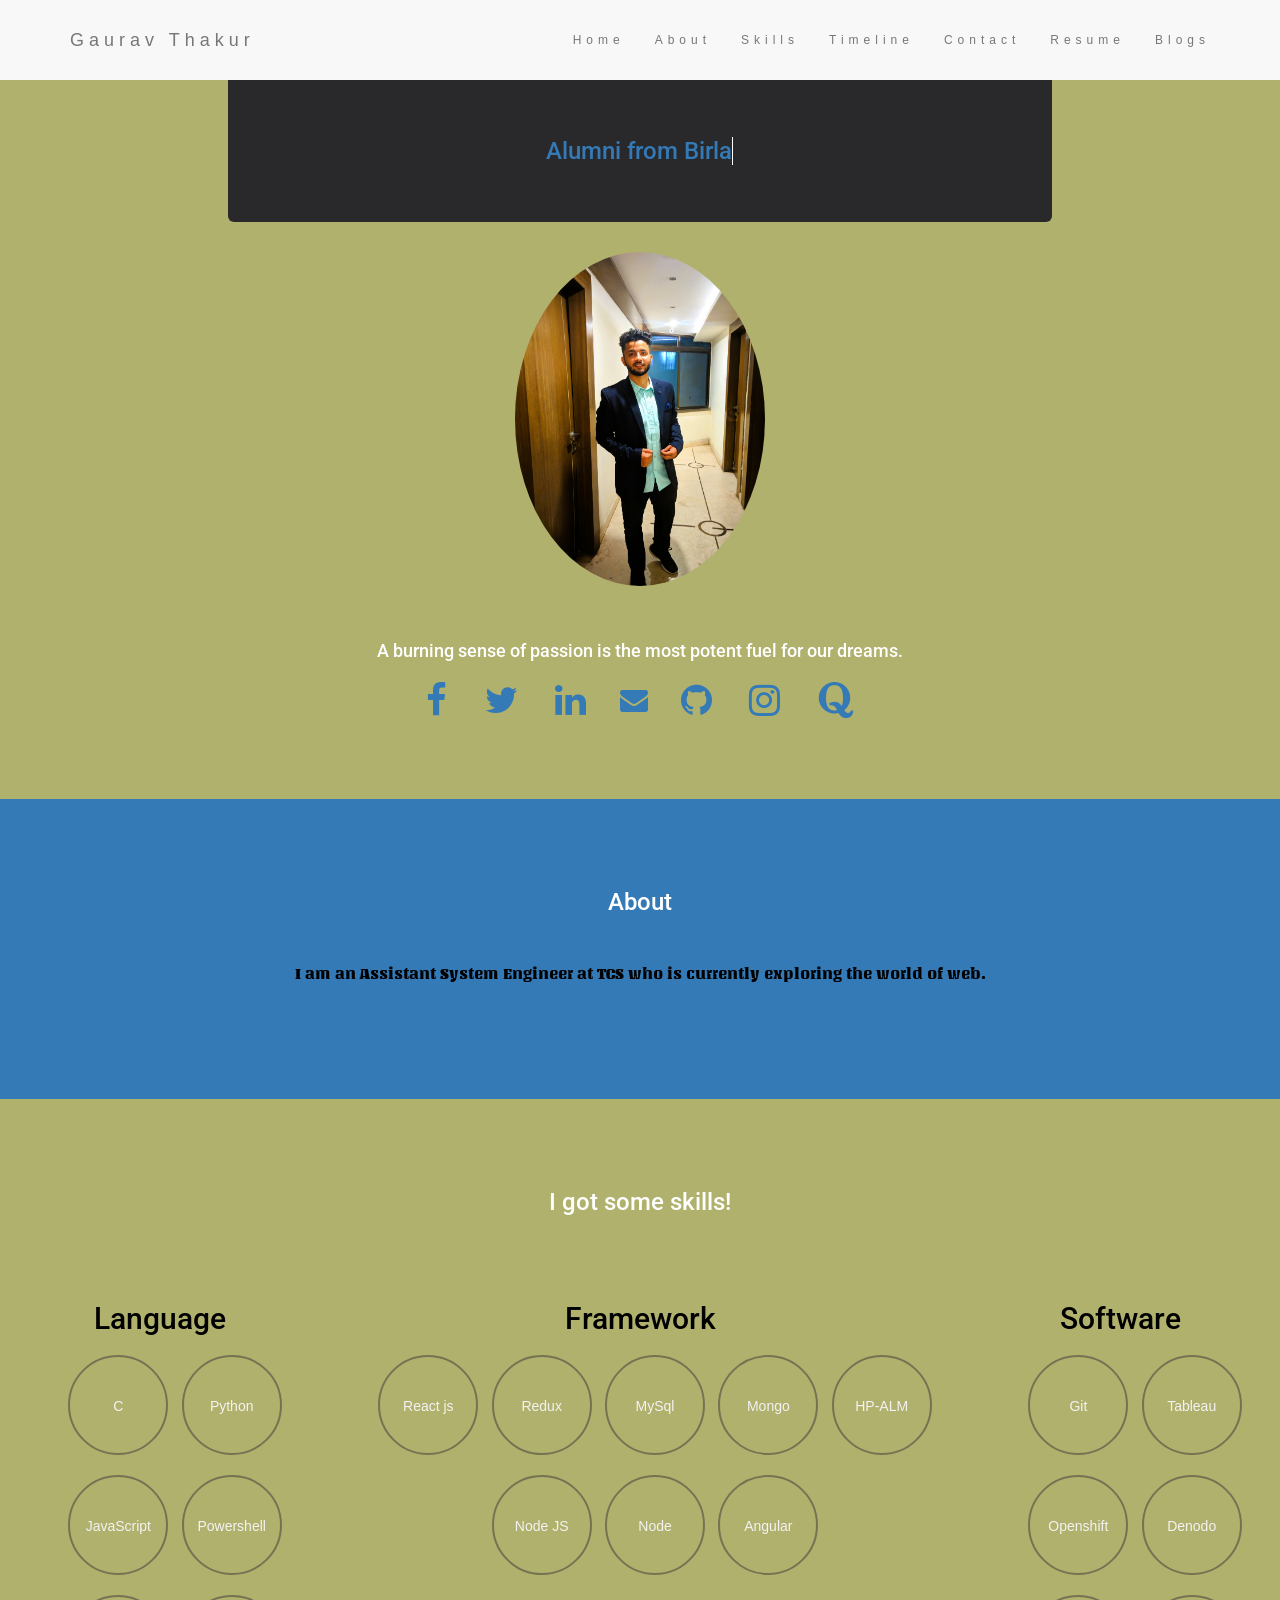
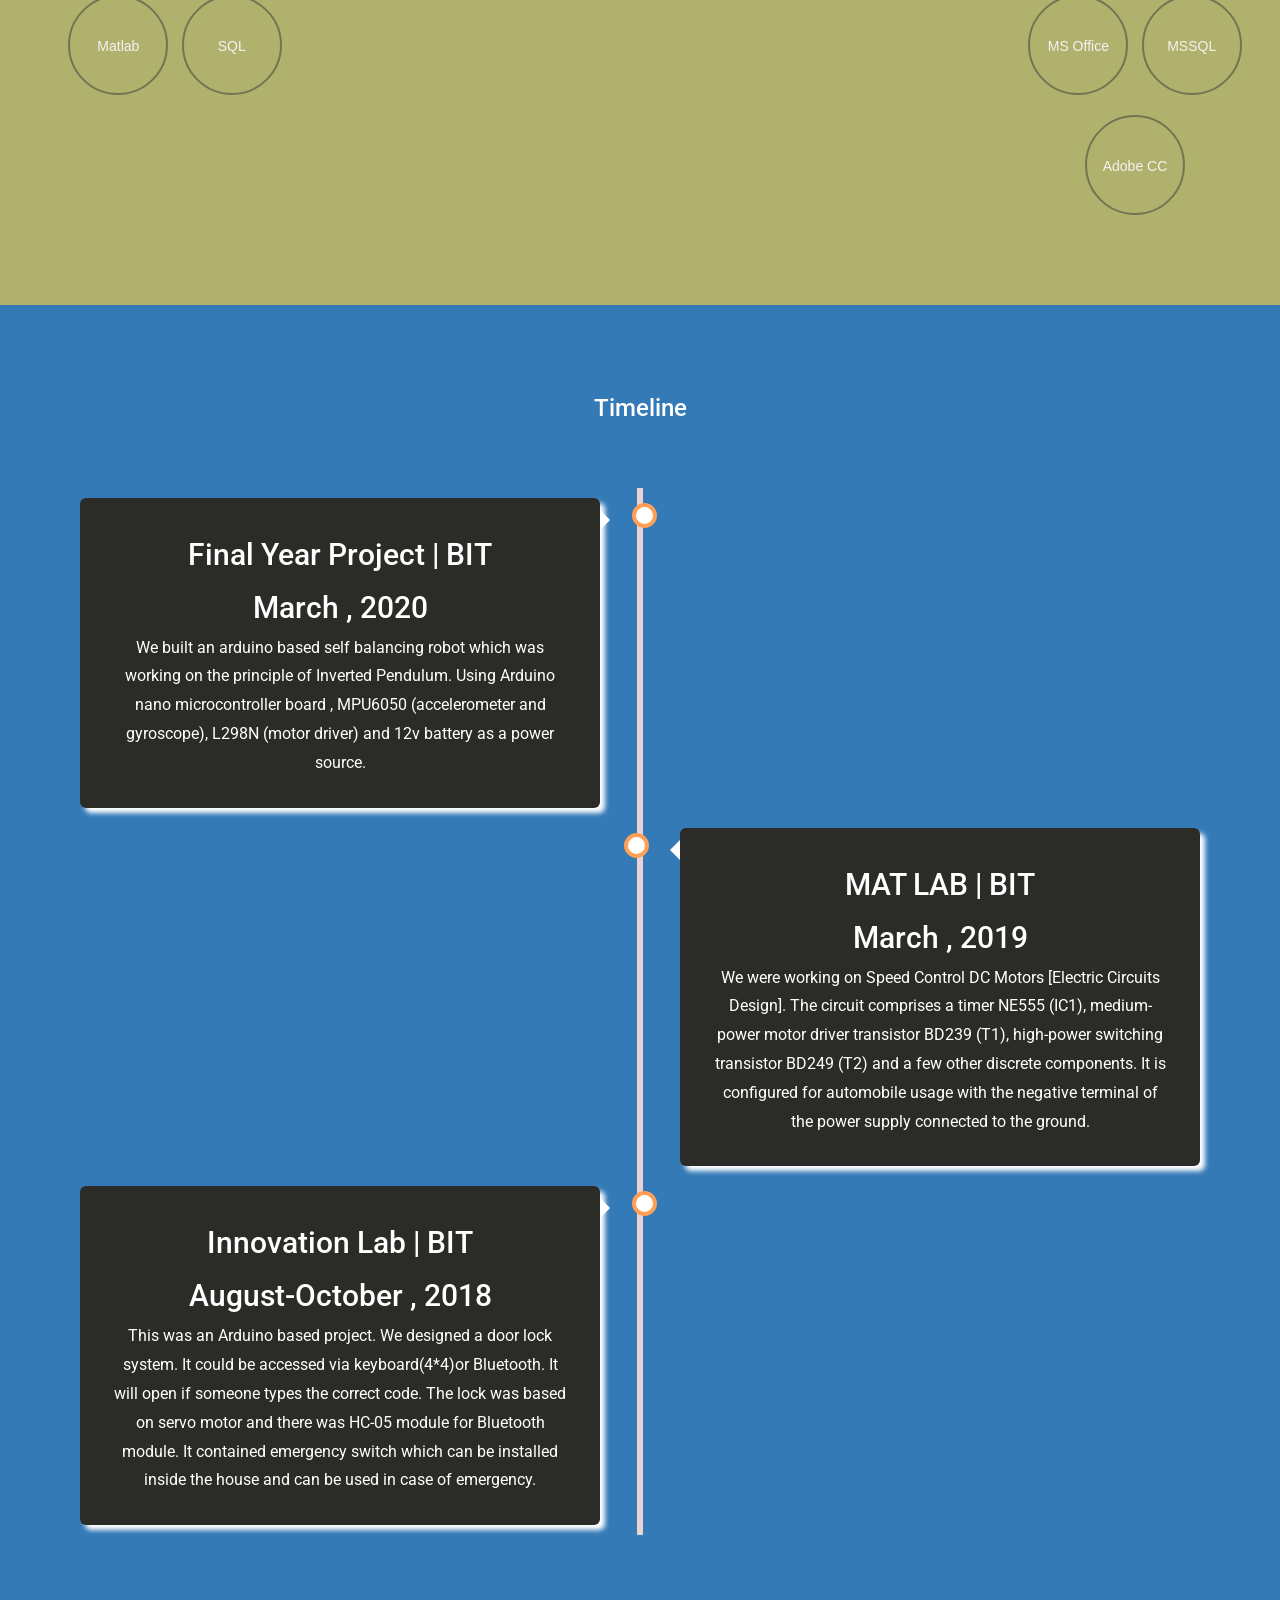
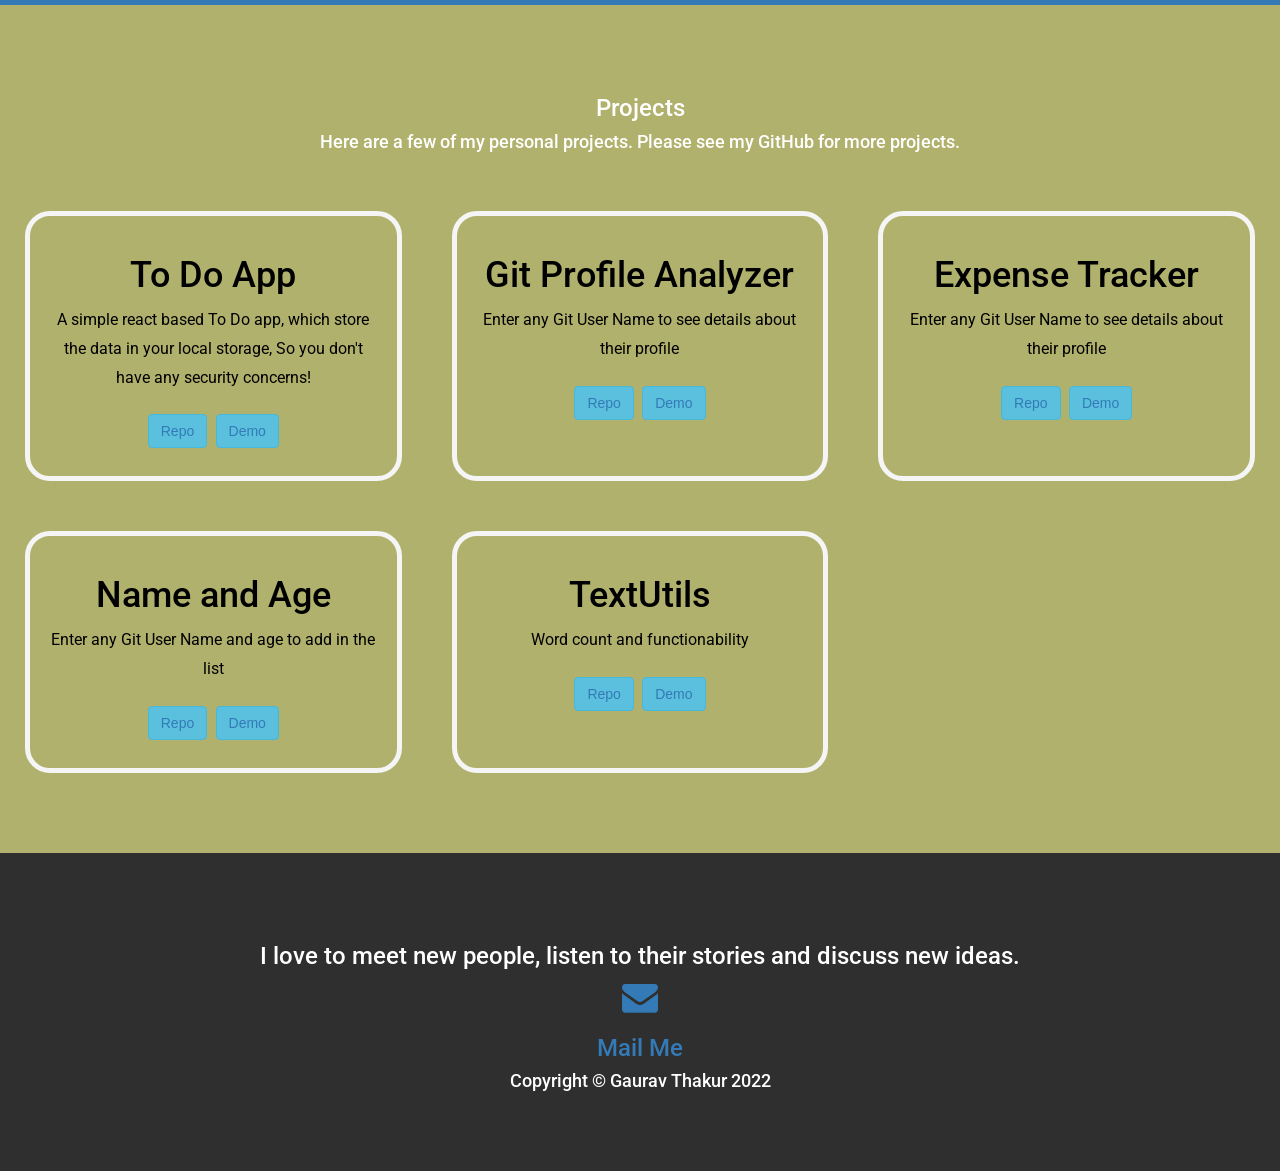
==== index.html @ ee71ba51 "color change" ====
<!DOCTYPE html lang="en">
<html>
<head>
	<title>Gaurav Thakur | Assistant System Engineer</title>
  <!-- Global site tag (gtag.js) - Google Analytics -->
<script async src="https://www.googletagmanager.com/gtag/js?id=UA-130937309-1"></script>
<script>
  window.dataLayer = window.dataLayer || [];
  function gtag(){dataLayer.push(arguments);}
  gtag('js', new Date());

  gtag('config', 'UA-130937309-1');
</script>


<!-- Google Tag Manager -->
<script>(function(w,d,s,l,i){w[l]=w[l]||[];w[l].push({'gtm.start':
new Date().getTime(),event:'gtm.js'});var f=d.getElementsByTagName(s)[0],
j=d.createElement(s),dl=l!='dataLayer'?'&l='+l:'';j.async=true;j.src=
'https://www.googletagmanager.com/gtm.js?id='+i+dl;f.parentNode.insertBefore(j,f);
})(window,document,'script','dataLayer','GTM-5C2XDMT');</script>
<!-- End Google Tag Manager -->

	<meta charset="UTF-8"/>
	<meta name="viewport" content="width=device-width, initial-scale=1"/>
  <meta description="Resume website for grvthakur a.k.a Gaurav Thakur">
  <meta name="description" content="I believe computers and technology can make the world a better place.">
  <link rel="canonical" href="https://grvthakur.github.io/">

<meta property="og:type" content="profile">
<meta property="og:title" content="Gaurav Thakur | Assistant System Engineer at TCS">
<meta property="og:description" content="I believe computers and technology can make the world a better place.">
<meta property="og:url" content="https://grvthakur.github.io/">
<meta property="og:image" content="https://raw.githubusercontent.com/grvthakur/grvthakur.github.io/ddddc63f75428be78bc8feb913adc46fd8fa3278/img/IMG_20190310_151157_331.jpg">	
<meta property="og:site_name" content="grvthakur | Gaurav Thakur">
<meta name="twitter:card" content="summary">
<meta name="twitter:description" content="I believe computers and technology can make the world a better place.">
<meta name="twitter:title" content="Gaurav Thakur | Assistant System Engineer at TCS">
<meta name="twitter:site" content="@grv_here">
<meta property="twitter:card" content="summary_large_image" />
  <link rel="icon" href="img/logo.jpg" sizes="32*32">
  <script type="text/javascript" src="js/main.js"></script>
	<link rel="stylesheet" href="https://www.w3schools.com/w3css/4/w3.css">
	<link href="https://maxcdn.bootstrapcdn.com/font-awesome/4.7.0/css/font-awesome.min.css" rel="stylesheet"/>
	<link rel="stylesheet" href="https://maxcdn.bootstrapcdn.com/bootstrap/3.3.7/css/bootstrap.min.css">
  <link rel="stylesheet" href="css/main.css">
	<script src="https://code.jquery.com/jquery-3.3.1.slim.min.js" integrity="sha384-q8i/X+965DzO0rT7abK41JStQIAqVgRVzpbzo5smXKp4YfRvH+8abtTE1Pi6jizo" crossorigin="anonymous"></script>
  <script src="https://stackpath.bootstrapcdn.com/bootstrap/4.1.3/js/bootstrap.min.js" integrity="sha384-ChfqqxuZUCnJSK3+MXmPNIyE6ZbWh2IMqE241rYiqJxyMiZ6OW/JmZQ5stwEULTy" crossorigin="anonymous"></script>
  <link href="https://fonts.googleapis.com/css?family=Roboto" rel="stylesheet">
  <link href="https://fonts.googleapis.com/css?family=Unlock" rel="stylesheet">
  
  <style type="text/css">
    .dev-item{
      display: inline-block;
    border: 2px solid rgba(57,57,57,.5);
    border-radius: 50%;
    text-align: center;
    margin: 10px 10px 10px 0;
    padding: 0;
    width: 100px;
    height: 100px;
    line-height: 7;
    font-size: 14px;
    color: #f2f2f2;
    transition: all 0.5s linear 0s;
    }
    li:hover{
      background-color: #337ab7
    }
    .timeline  .content{
      background-color: #2b2b28;
      color:white;
      box-shadow: 5px 5px 5px #fff;
      z-index: 1000;
    }
    .timeline p {color: white}
    .timeline h2 {color: white}
    #about p{
      font-family: 'Unlock', cursive;
    }
  </style>
	
	
</head>
<body>
<!-- Google Tag Manager (noscript) -->
<noscript><iframe src="https://www.googletagmanager.com/ns.html?id=GTM-5C2XDMT"
height="0" width="0" style="display:none;visibility:hidden"></iframe></noscript>
<!-- End Google Tag Manager (noscript) -->
<nav class="navbar navbar-default navbar-fixed-top">
  <div class="container">
    <div class="navbar-header">
      <button type="button" class="navbar-toggle" data-toggle="collapse" data-target="#myNavbar">
        <span class="icon-bar"></span>
        <span class="icon-bar"></span>
        <span class="icon-bar"></span>                        
      </button>
      <a class="navbar-brand" href="#">Gaurav Thakur
      </a>
    </div>
    <div class="collapse navbar-collapse" id="myNavbar">
      <ul class="nav navbar-nav navbar-right">
        <li><a href="#home">Home</a></li>
        <li><a href="#about">About</a></li>
         <li><a href="#blog">Skills</a></li>
        <li><a href="#timeline">Timeline</a></li>
        <li><a href="#contact">Contact</a></li>      
        <li><a href="files/grv-resume-web.pdf">Resume</a></li>
        <li><a href="https://grvthakur.github.io/as_blog/">Blogs</a></li>
      </ul>
    </div>
  </div>
</nav>


<!-- First Container Basic Intro, Image and Links -->
<div class="container-fluid bg-1 text-center" id="home">
  
  <div class="row">
			<div class="col-sm-2"></div>
			<div class="col-sm-8">
				<div class="jumbotron typewriter" style="background-color: #29282b">
					<center>
					<h3>
					  <a href="" class="typewrite" data-period="500" data-type='[ "Alumni from Birla Institute Of Technology.", "Currently working in Tata Consultancy Service." ]'>
					    <span class="wrap"></span>
					  </a>
					</h3>
					</center>
				</div>
			</div>
			<div class="col-sm-2"></div>
	</div>
  
  <img src="img/grv.jpg" class="img-responsive img-circle margin" style="display:inline" alt="Gaurav Thakur" width="250" height="250">  
  <h4>A burning sense of passion is the most potent fuel for our dreams. <footer style="color: grey; text-align: center;"></footer></h4>
  <div class="container text-center">
    <a href="https://www.facebook.com/profile.php?id=100072931215727" class="btn btn-social-icon btn-lg btn-facebook" onmouseover="copyToClipboard(this)"><i class="fa fa-facebook fa-2x"></i></a>
    <a href="https://twitter.com/grv_here" class="btn btn-social-icon btn-lg btn-twitter" onmouseover="copyToClipboard(this)"><i class="fa fa-twitter fa-2x"></i></a>
    <a href="https://www.linkedin.com/in/gaurav-thakur-749547105/" class="btn btn-social-icon btn-lg btn-linkedin" onmouseover="copyToClipboard(this)"><i class="fa fa-linkedin fa-2x"></i></a>
    <a href="mailto:thakurg457@gmail.com" class="btn btn-social-icon" onmouseover="copyToClipboard(this)"><i class="fa fa-envelope fa-2x"></i></a>
    <a href="https://github.com/grvthakur" class="btn btn-social-icon btn-lg btn-github" onmouseover="copyToClipboard()"><i class="fa fa-github fa-2x"></i></a>
    <a href="https://www.instagram.com/grv.here/" class="btn btn-social-icon btn-lg btn-instal" onmouseover="copyToClipboard(this)"><i class="fa fa-instagram fa-2x"></i></a>
    <a href="https://www.quora.com/profile/Gaurav-Thakur-142" class="btn btn-social-icon btn-lg btn-quora" onmouseover="copyToClipboard(this)"><i class="fa fa-quora fa-2x" aria-hidden="true"></i></a>
  </div>
</div>

<!-- Second Container  Basic About Us-->

<div class="container-fluid bg-2 text-center" id="about">
  <h3 class="margin">About</h3>
  <p>I am an Assistant System Engineer at TCS who is currently exploring the world of web.</p>
  <center>
  <iframe src="https://ghbtns.com/github-btn.html?user=grvthakur&amp;type=follow&amp;count=true&amp;size=small" frameborder="0" scrolling="0" width="150px" height="30px" ></iframe></center> 
</div>

<!-- Third Container Some of Recent Blogs (Grid) -->
<div class="container-fluid bg-1 text-center" id="blog">    
  <h3 class="margin">I got some skills!</h3><br>
  <div class="skills-flex-wrapper"> 
      <div class="row">
        <div class=" col-sm-3">
          <div class="flex-item dev-wrapper"> 
            <h2 class="skills-heading"> <span class="sprite dev"></span> <span>Language</span> </h2> 
            <ul> 
              
              <li class="dev-item">C</li>  
              <li class="dev-item">Python</li> 
              <li class="dev-item">JavaScript</li> 
              <li class="dev-item">Powershell</li> 
              <li class="dev-item">Matlab</li>
              <li class="dev-item">SQL</li>
            </ul> 
          </div> 
        </div>

        <div class=" col-sm-6">
          <div class="flex-item dev-wrapper"> 
            <h2 class="skills-heading"> <span class="sprite dev"></span> <span>Framework</span> </h2> 
            <ul> 
              <li class="dev-item">React js</li> 
              <li class="dev-item">Redux</li>
              <li class="dev-item">MySql</li> 
              <li class="dev-item">Mongo</li>  
              <li class="dev-item">HP-ALM</li> 
              <li class="dev-item">Node JS</li>
              <!-- <li class="dev-item">Openshift</li>   -->
              <li class="dev-item">Node</li> 
              <li class="dev-item">Angular</li>
              
              <!-- <li class="dev-item">Android</li>  -->
               
            </ul> 
          </div> 
        </div>

        <div class=" col-sm-3">
          <div class="flex-item dev-wrapper"> 
            <h2 class="skills-heading"> <span class="sprite dev"></span> <span>Software</span> </h2> 
            <ul> 
              <li class="dev-item">Git</li> 
              <li class="dev-item">Tableau</li>
              <li class="dev-item">Openshift</li>
              <li class="dev-item">Denodo</li>   
              <li class="dev-item">MS Office</li> 
              <li class="dev-item">MSSQL</li> 
              <li class="dev-item">Adobe CC</li> 
            </ul> 
          </div> 
        </div>

      </div>
  </div>
</div>



<!-- Fourth Container Timeline -->
<div class="container-fluid bg-2 text-center" id="timeline"> 
  <h3 class="margin">Timeline</h3><br>
  <div class="timeline">
    <div class="containerT left">
      <div class="content particle-container">
        <h2>Final Year Project | BIT</h2>
        <h2>March , 2020</h2>
        <p>We built an arduino based self balancing robot which was working on the principle of Inverted Pendulum. Using Arduino nano microcontroller board , MPU6050 (accelerometer and
          gyroscope), L298N (motor driver) and 12v battery as a power source.</p>
      </div>
    </div>

    
    <div class="containerT right">
      <div class="content">
        <h2>MAT LAB | BIT</h2>
        <h2>March , 2019</h2>
        <p>We were working on Speed Control DC Motors [Electric Circuits Design]. The circuit comprises a timer NE555 (IC1), medium-power motor driver transistor BD239 (T1), high-power switching transistor BD249 (T2) and a few other discrete components. It is configured for automobile usage with the negative terminal of the power supply connected to the ground.</p>
      </div>
    </div>
    <div class="containerT left">
      <div class="content">
        <h2>Innovation Lab | BIT</h2>
        <h2>August-October , 2018</h2>
        <p>This was an Arduino based project. We designed a door lock system. It could be accessed via keyboard(4*4)or Bluetooth. It will open if someone types the correct code. The lock was based on servo motor and there was HC-05 module for Bluetooth module. It contained emergency switch which can be installed inside the house and can be used in case of emergency.</p>
      </div>
  </div>

  </div>

</div>

<!--Projects Weblinks-->
<div class="container-fluid bg-1 text-center">
  <h3 class="project-header" style="color: white;">Projects</h3>
  <h4>Here are a few of my personal projects. Please see my GitHub for more projects.</h4>

  <div class="projectInfo grid-container" style="display: grid;">
    <!--Grid Item Start-->
    <div class="grid-item" style="background:white">
      <h1 class="project-header">To Do App</h1>
      <p>A simple react based To Do app, which store the data in your local storage, So you don't have any security concerns!</p>
      <div class="button-link">
        <button class="btn btn-info"><a href="https://github.com/grvthakur/to-do">Repo</a></button>
        <button class="btn btn-info"><a href="https://grvthakur.github.io/to-do/">Demo</a></button>
      </div>
    </div>

    <div class="grid-item" style="background:white">
      <h1 class="project-header">Git Profile Analyzer</h1>
      <p>Enter any Git User Name to see details about their profile</p>
      <div class="button-link">
        <button class="btn btn-info"><a href="https://github.com/grvthakur/git-analyzer">Repo</a></button>
        <button class="btn btn-info"><a href="https://grvthakur.github.io/Git-Summariser/app/">Demo</a> </button>
      </div>
    </div>
    <div class="grid-item" style="background:white">
      <h1 class="project-header">Expense Tracker</h1>
      <p>Enter any Git User Name to see details about their profile</p>
      <div class="button-link">
        <button class="btn btn-info"><a href="https://github.com/grvthakur/ExpenseTracker">Repo</a></button>
        <button class="btn btn-info"><a href="https://grvthakur.github.io/Expense-Tracker/">Demo</a> </button>
      </div>
    </div>
    <div class="grid-item" style="background:white">
      <h1 class="project-header">Name and Age</h1>
      <p>Enter any Git User Name and age to add in the list</p>
      <div class="button-link">
        <button class="btn btn-info"><a href="https://github.com/grvthakur/name-and-age">Repo</a></button>
        <button class="btn btn-info"><a href="https://grvthakur.github.io/name-and-age/">Demo</a> </button>
      </div>
    </div>
    <div class="grid-item" style="background:white">
      <h1 class="project-header">TextUtils</h1>
      <p>Word count and functionability</p>
      <div class="button-link">
        <button class="btn btn-info"><a href="https://github.com/grvthakur/textUtils">Repo</a></button>
        <button class="btn btn-info"><a href="https://grvthakur.github.io/textUtils/">Demo</a> </button>
      </div>
    </div>

   <!-- <div class="grid-item" style="background:white">
      <h1 class="project-header">Jekyll Based Blog</h1>
      <p>Blogs on the technologies, I love. </p>
      <div class="button-link">
        <button class="btn btn-info"><a href="https://github.com/grvthakur/as_blog">Repo</a></button>
        <button class="btn btn-info"> <a href="https://grvthakur.github.io/as_blog">Demo</a></button>
      </div>
    </div>  -->

  <!-- Grid Items End -->

  </div>
</div>

<footer class="container-fluid bg-4 text-center" id="contact"> 
 <footer class="footer">
  <div class="container text-center">
    <h3> I love to meet new people, listen to their stories and discuss new ideas. </h3>
    <a href="mailto:thakurg457@gmail.com"><i class="fa fa-envelope fa-3x"></i><h3>Mail Me</h3> </a>
    <h4> Copyright © Gaurav Thakur 2022</h4>
  </div>
</footer>
</footer>
	



</body>
</html>
---- css/main.css ----
* {
  box-sizing: border-box;
}

body {
  background-color: #4a6287;
  font-family: 'Roboto', sans-serif;
}

/* The actual timeline (the vertical ruler) */
.timeline {
  position: relative;
  max-width: 1200px;
  margin: 0 auto;
}

/* The actual timeline (the vertical ruler) */
.timeline::after {
  content: '';
  position: absolute;
  width: 6px;
  background-color: rgb(237, 210, 210);
  top: 0;
  bottom: 0;
  left: 50%;
  margin-left: -3px;
}

/* Container around content */
.containerT {
  padding: 10px 40px;
  position: relative;
  background-color: inherit;
  width: 50%;
}

/* The circles on the timeline */
.containerT::after {
  content: '';
  position: absolute;
  width: 25px;
  height: 25px;
  right: -17px;
  background-color: white;
  border: 4px solid #FF9F55;
  top: 15px;
  border-radius: 50%;
  z-index: 1;
}

/* Place the container to the left */
.left {
  left: 0;
}

/* Place the container to the right */
.right {
  left: 50%;
}

/* Add arrows to the left container (pointing right) */
.left::before {
  content: " ";
  height: 0;
  position: absolute;
  top: 22px;
  width: 0;
  z-index: 1;
  right: 30px;
  border: medium solid white;
  border-width: 10px 0 10px 10px;
  border-color: transparent transparent transparent white;
}

/* Add arrows to the right container (pointing left) */
.right::before {
  content: " ";
  height: 0;
  position: absolute;
  top: 22px;
  width: 0;
  z-index: 1;
  left: 30px;
  border: medium solid white;
  border-width: 10px 10px 10px 0;
  border-color: transparent white transparent transparent;
}

/* Fix the circle for containers on the right side */
.right::after {
  left: -16px;
}

/* The actual content */
.content {
  padding: 20px 30px;
  background-color: white;
  position: relative;
  border-radius: 6px;
}

/* Media queries - Responsive timeline on screens less than 600px wide */
@media screen and (max-width: 600px) {
  /* Place the timelime to the left */
  .timeline::after {
  left: 31px;
  }
  
  /* Full-width containers */
  .containerT {
  width: 100%;
  padding-left: 70px;
  padding-right: 25px;
  }
  
  /* Make sure that all arrows are pointing leftwards */
  .containerT::before {
  left: 60px;
  border: medium solid white;
  border-width: 10px 10px 10px 0;
  border-color: transparent white transparent transparent;
  }

  /* Make sure all circles are at the same spot */
  .left::after, .right::after {
  left: 15px;
  }
  
  /* Make all right containers behave like the left ones */
  .right {
  left: 0%;
  }
}

  html,body,h1,h2,h3,h4,h5,h6 {font-family: "Roboto", sans-serif}
    body{}
     body {
      font: 12px Montserrat, sans-serif;
      line-height: 1.8;
      color: #29282b;
  }
  p {font-size: 16px;}
  .margin {margin-bottom: 45px;}
  .bg-1 { 
      background-color: #b1b16e; /* Green */
      color: #ffffff;
  }
  .bg-2 { 
      background-color: #337ab7; /* Dark Blue */
      color: #ffffff;
  }
  .bg-3 { 
      background-color: #ffffff; /* White */
      color: #555555;
  }
  .bg-4 { 
      background-color: #2f2f2f; /* Black Gray */
      color: #fff;
  }
  .container-fluid {
      padding-top: 70px;
      padding-bottom: 70px;
  }
  .navbar {
      padding-top: 15px;
      padding-bottom: 15px;
      border: 0;
      border-radius: 0;
      margin-bottom: 0;
      font-size: 12px;
      letter-spacing: 5px;
  }
  .navbar-nav  li a:hover {
      color: #1abc9c !important;
  }
p
{
  color: black;
  font-family: 'Roboto', sans-serif;
}
h2
{
  color: black
}
.grid-container {
  display: grid;
  grid-column-gap: 50px;
  margin-top: 50px;
  grid-row-gap: 50px;
  grid-template-columns: repeat(auto-fill, minmax(371px, 1fr));
  padding: 10px;
}
.grid-item {
  background-color: rgba(255, 255, 255, 0.8);
  border: 1px solid rgba(0, 0, 0, 0.8);
  padding: 20px;
  font-size: 30px;
  text-align: center;
  border: 5px solid #f5f5f5;
  border-radius: 25px;
  background: url('https://www.w3schools.com/css/paper.gif') !important;
}
.project-header{
  color: black;
}
footer{
  background-color: #2f2f2f;
  color: #fff;
}
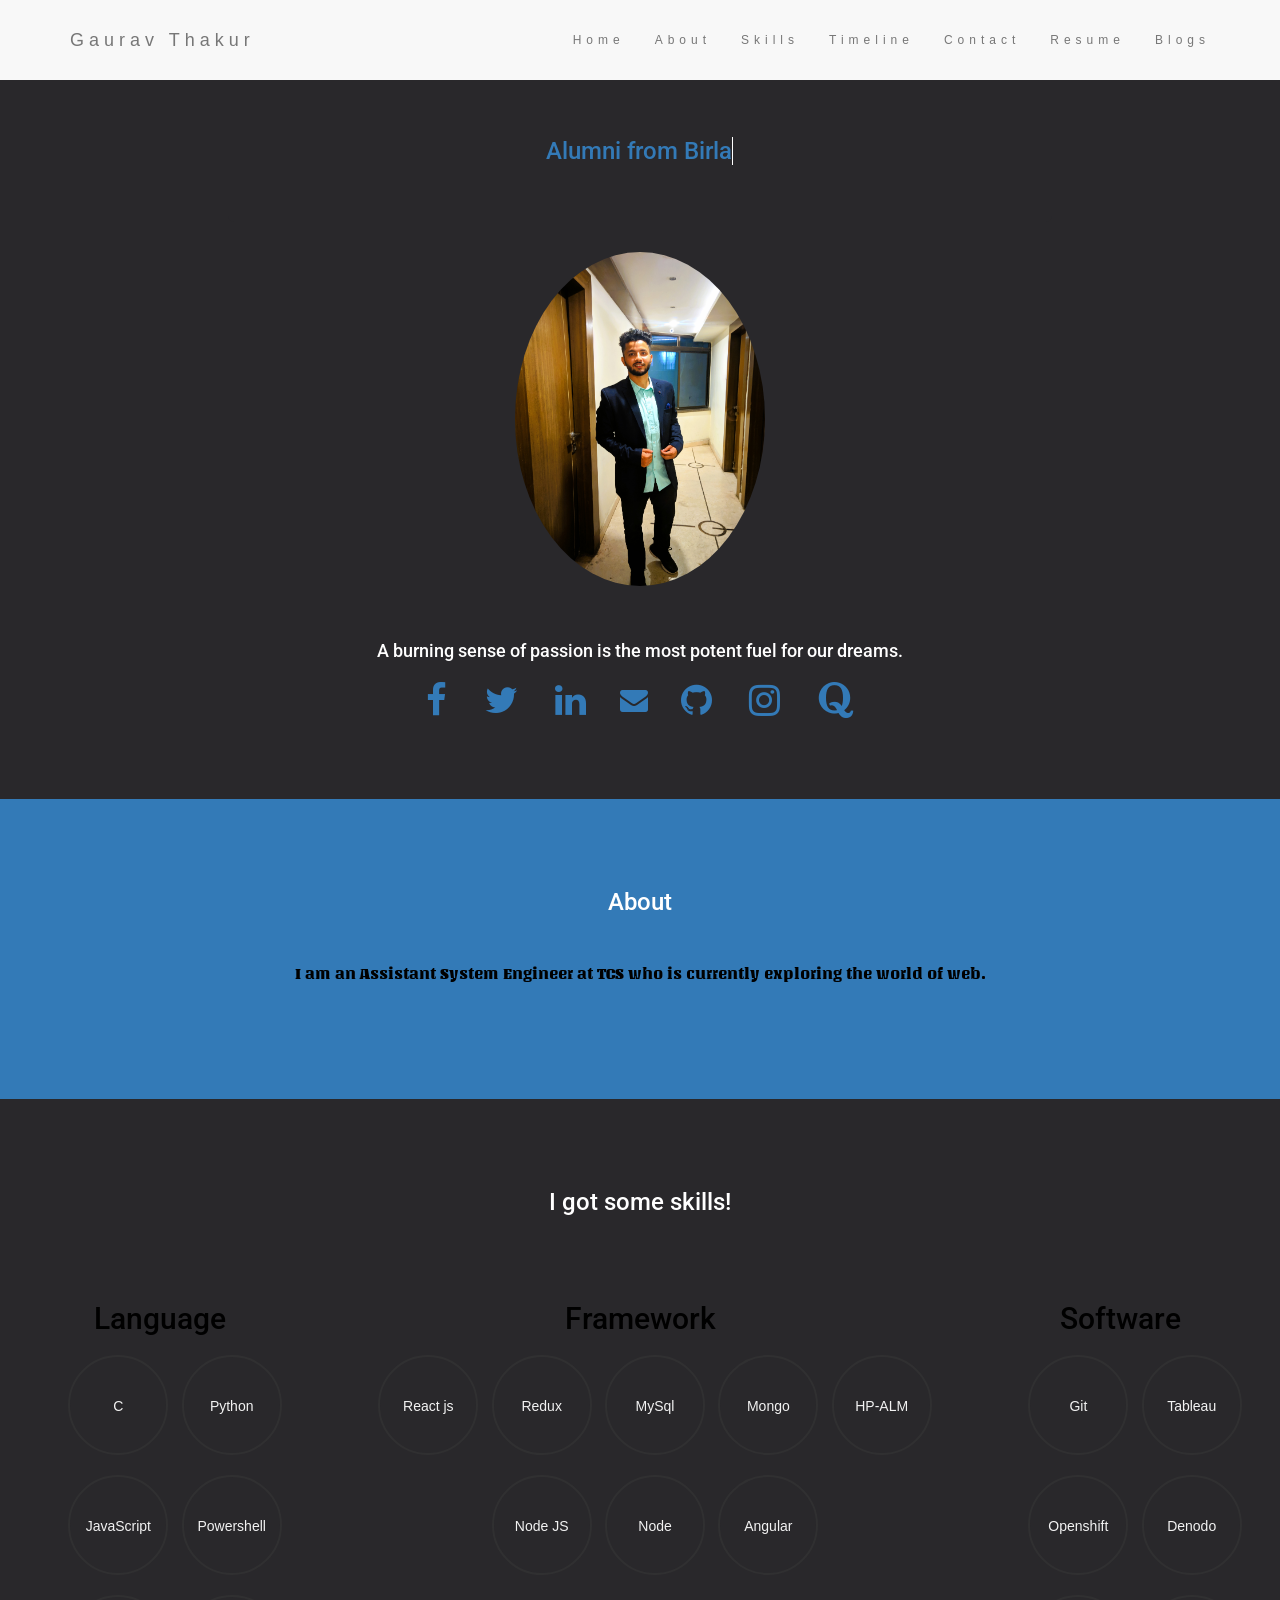
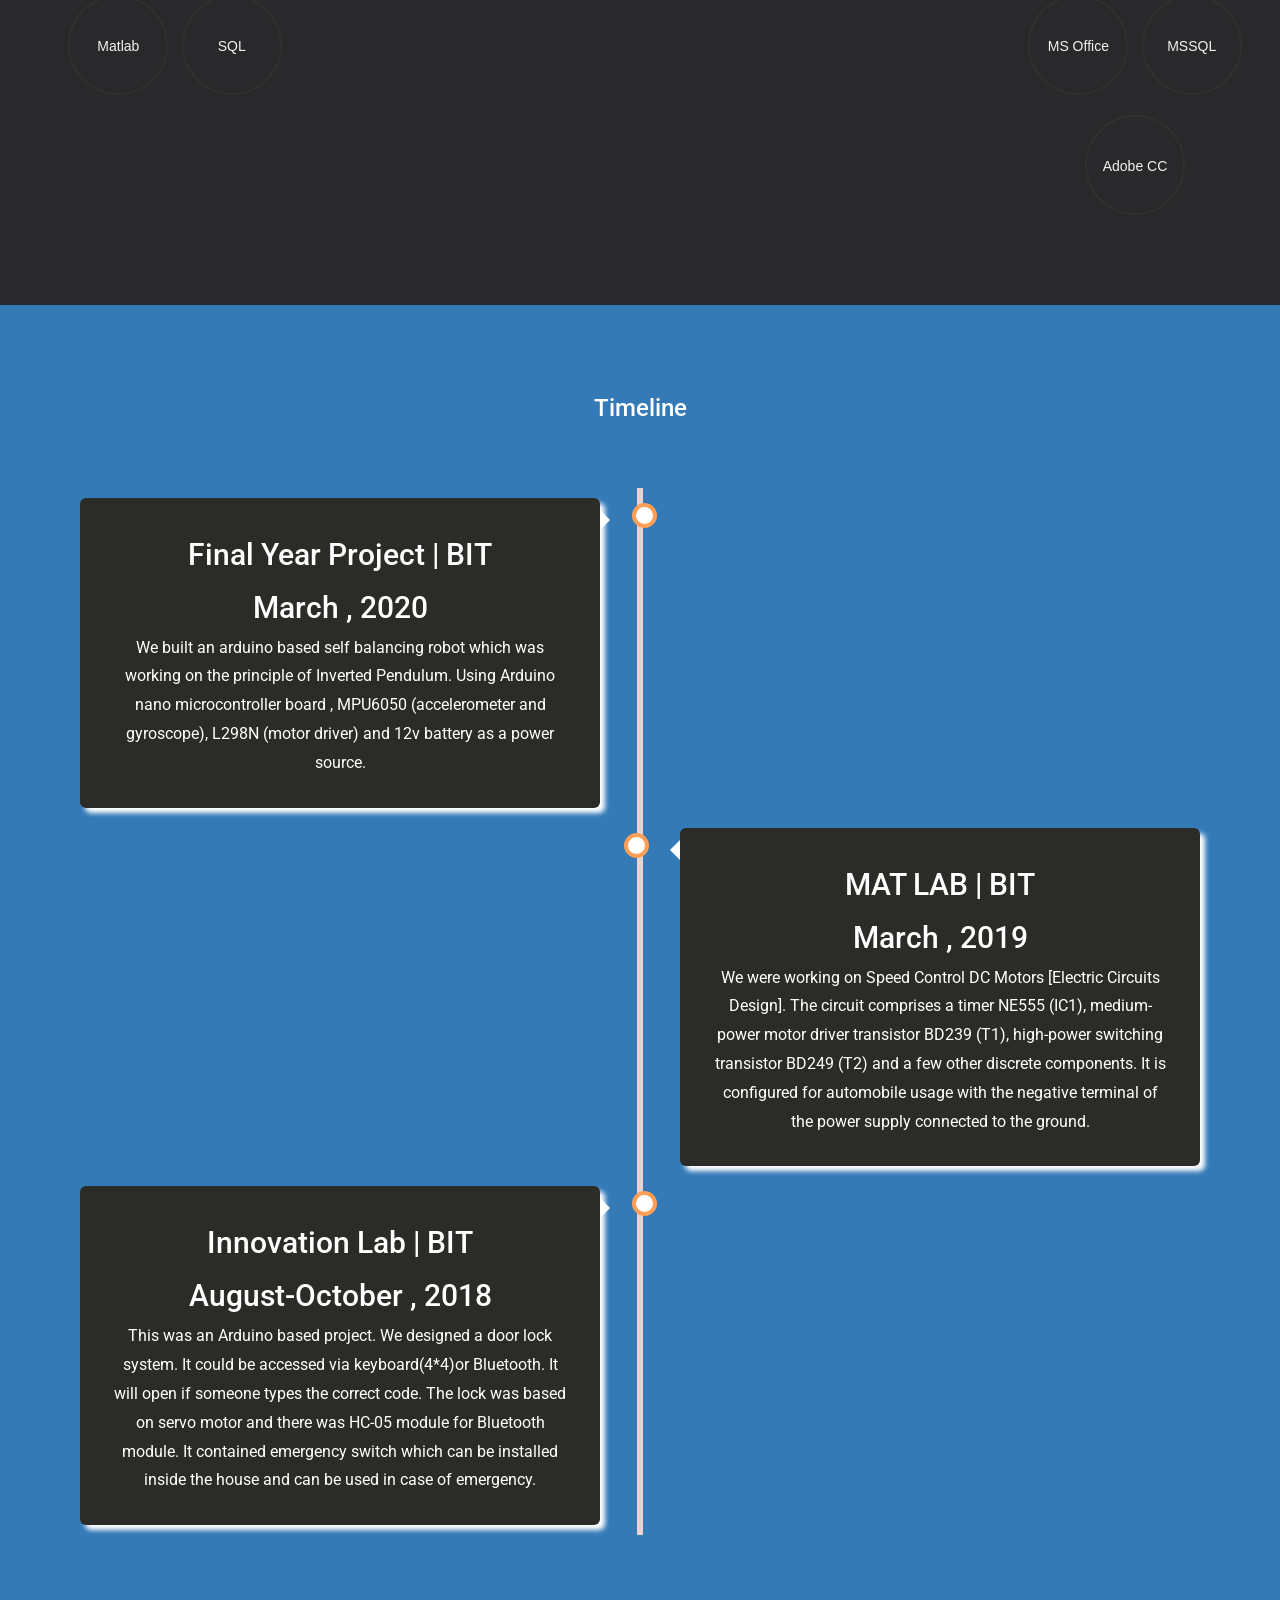
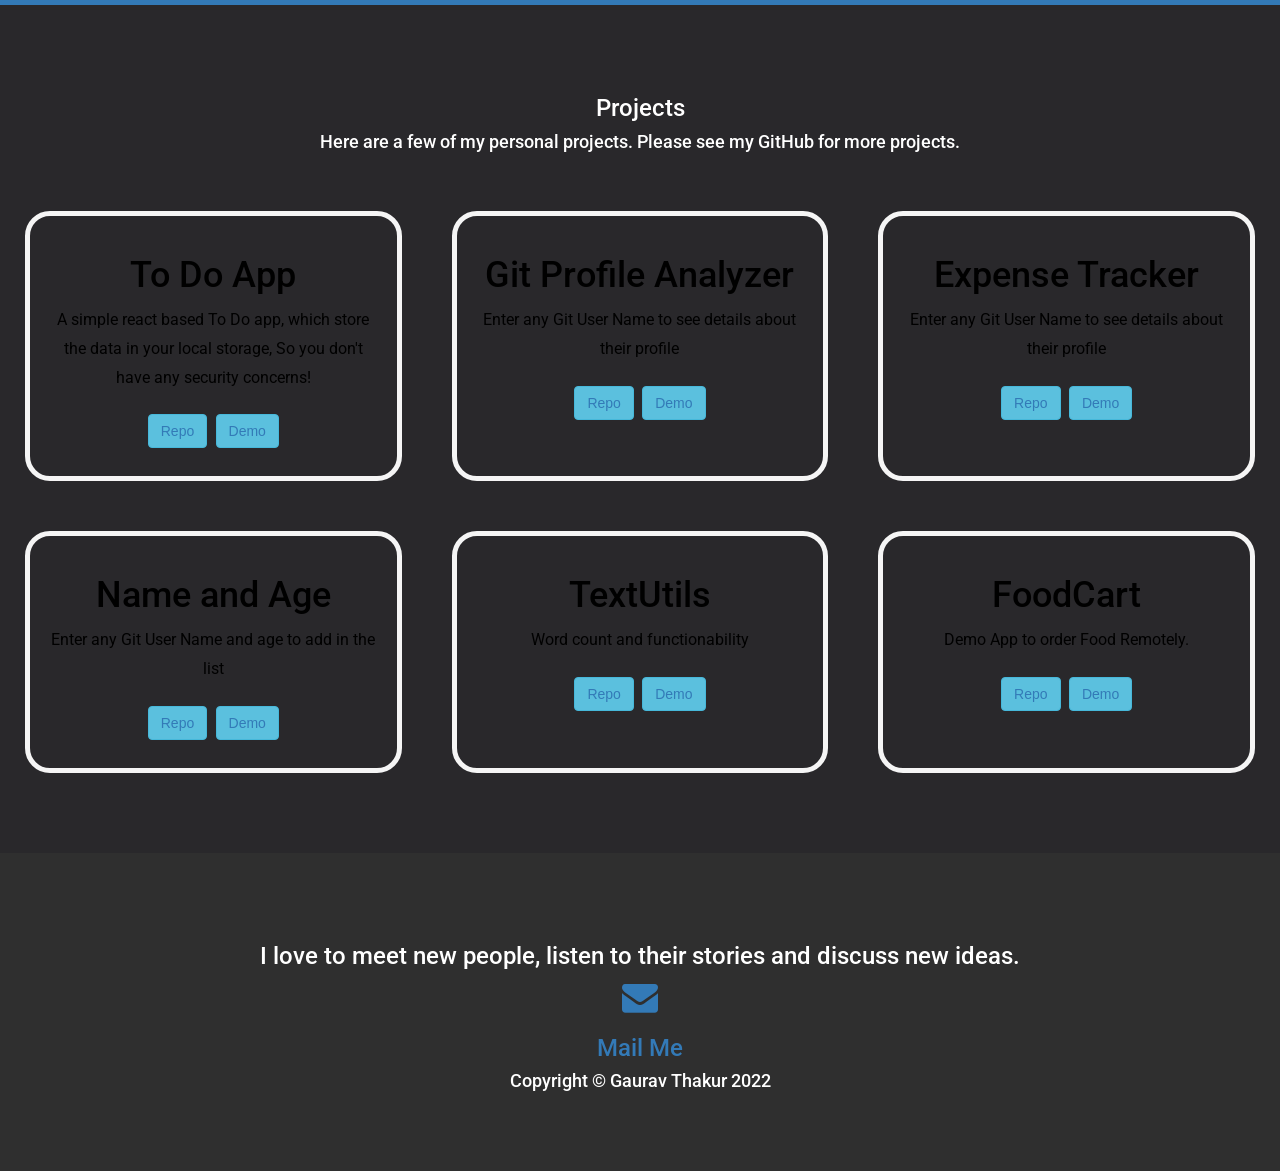
==== commit f751660e: "added a new project FoodCart" ====
--- a/index.html
+++ b/index.html
@@ -296,6 +296,14 @@
         <button class="btn btn-info"><a href="https://grvthakur.github.io/textUtils/">Demo</a> </button>
       </div>
     </div>
+    <div class="grid-item" style="background:white">
+      <h1 class="project-header">FoodCart</h1>
+      <p>Demo App to order Food Remotely.</p>
+      <div class="button-link">
+        <button class="btn btn-info"><a href="https://github.com/grvthakur/FOODCart">Repo</a></button>
+        <button class="btn btn-info"><a href="https://grvthakur.github.io/FOODCart/">Demo</a> </button>
+      </div>
+    </div>
 
    <!-- <div class="grid-item" style="background:white">
       <h1 class="project-header">Jekyll Based Blog</h1>
--- a/css/main.css
+++ b/css/main.css
@@ -139,12 +139,12 @@
      body {
       font: 12px Montserrat, sans-serif;
       line-height: 1.8;
-      color: #29282b;
+      color: #2f2f2c;
   }
   p {font-size: 16px;}
   .margin {margin-bottom: 45px;}
   .bg-1 { 
-      background-color: #b1b16e; /* Green */
+      background-color: #29282b; /* Green */
       color: #ffffff;
   }
   .bg-2 { 
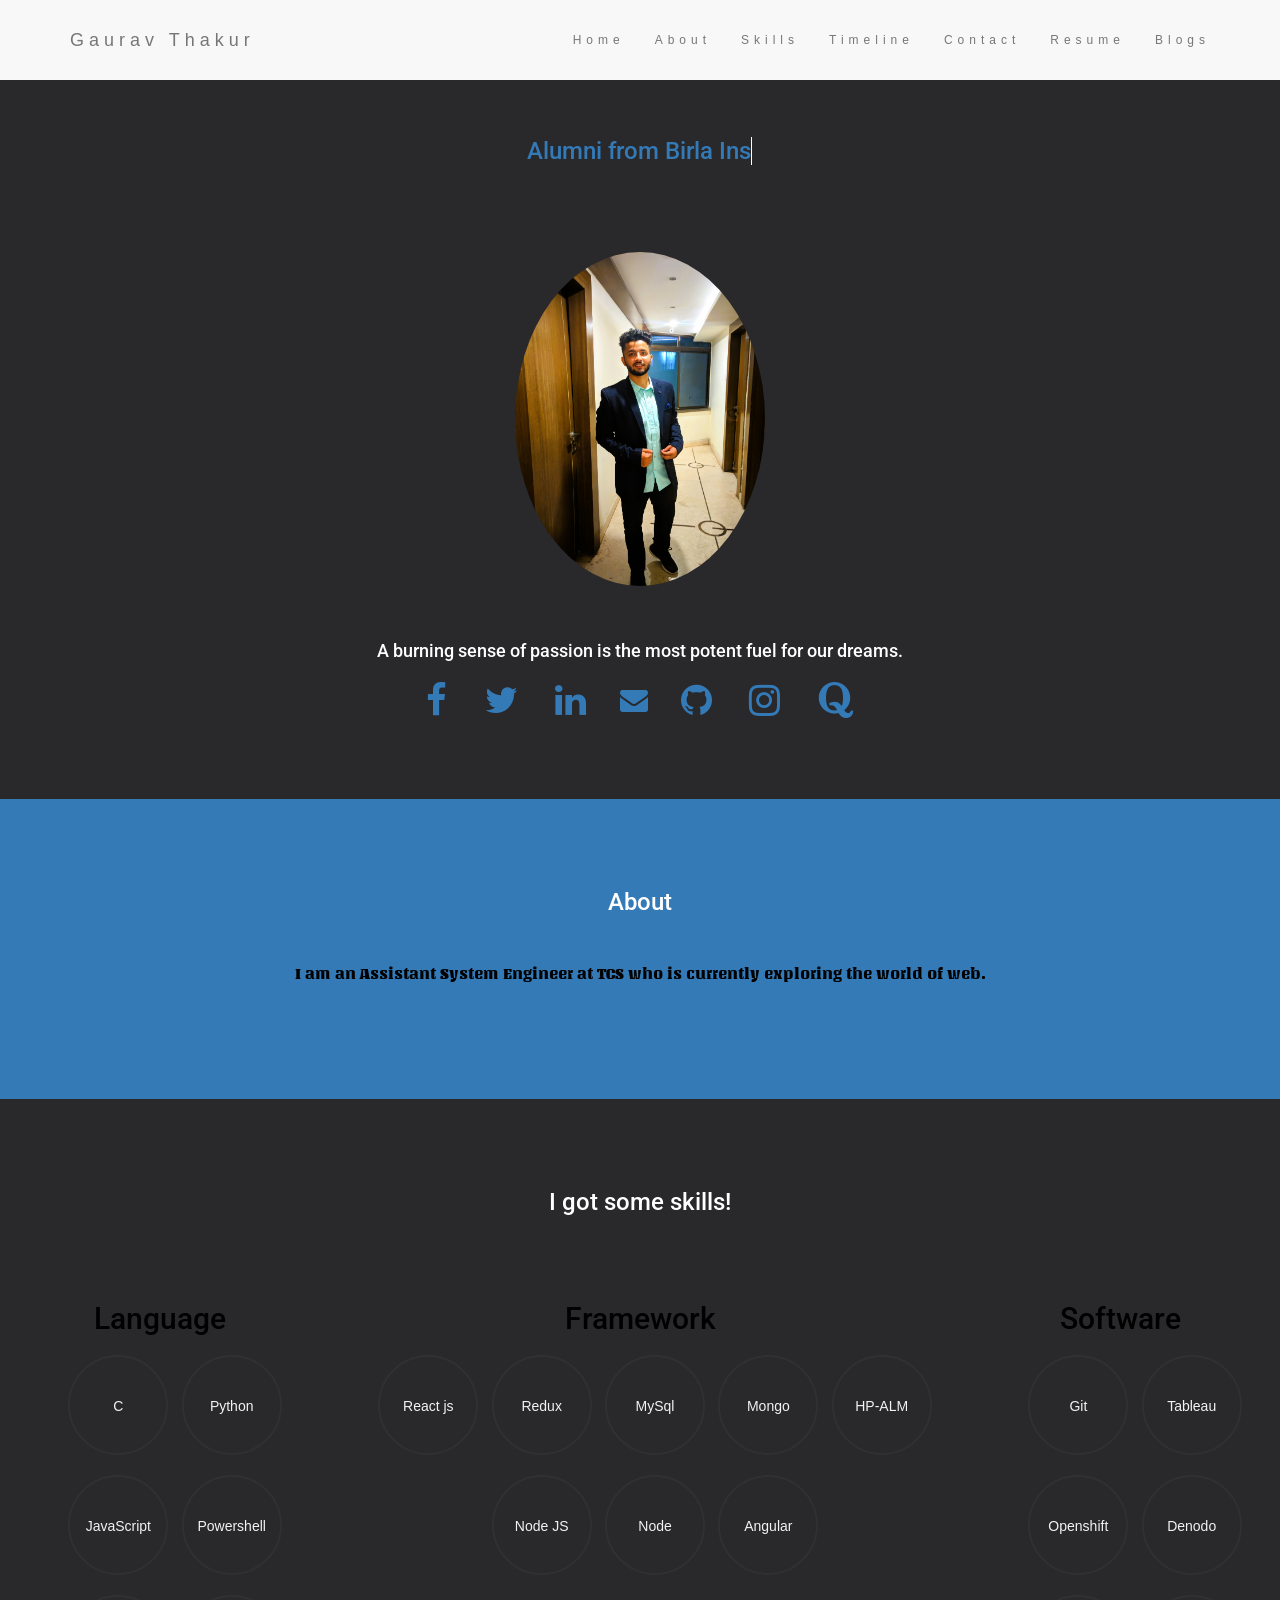
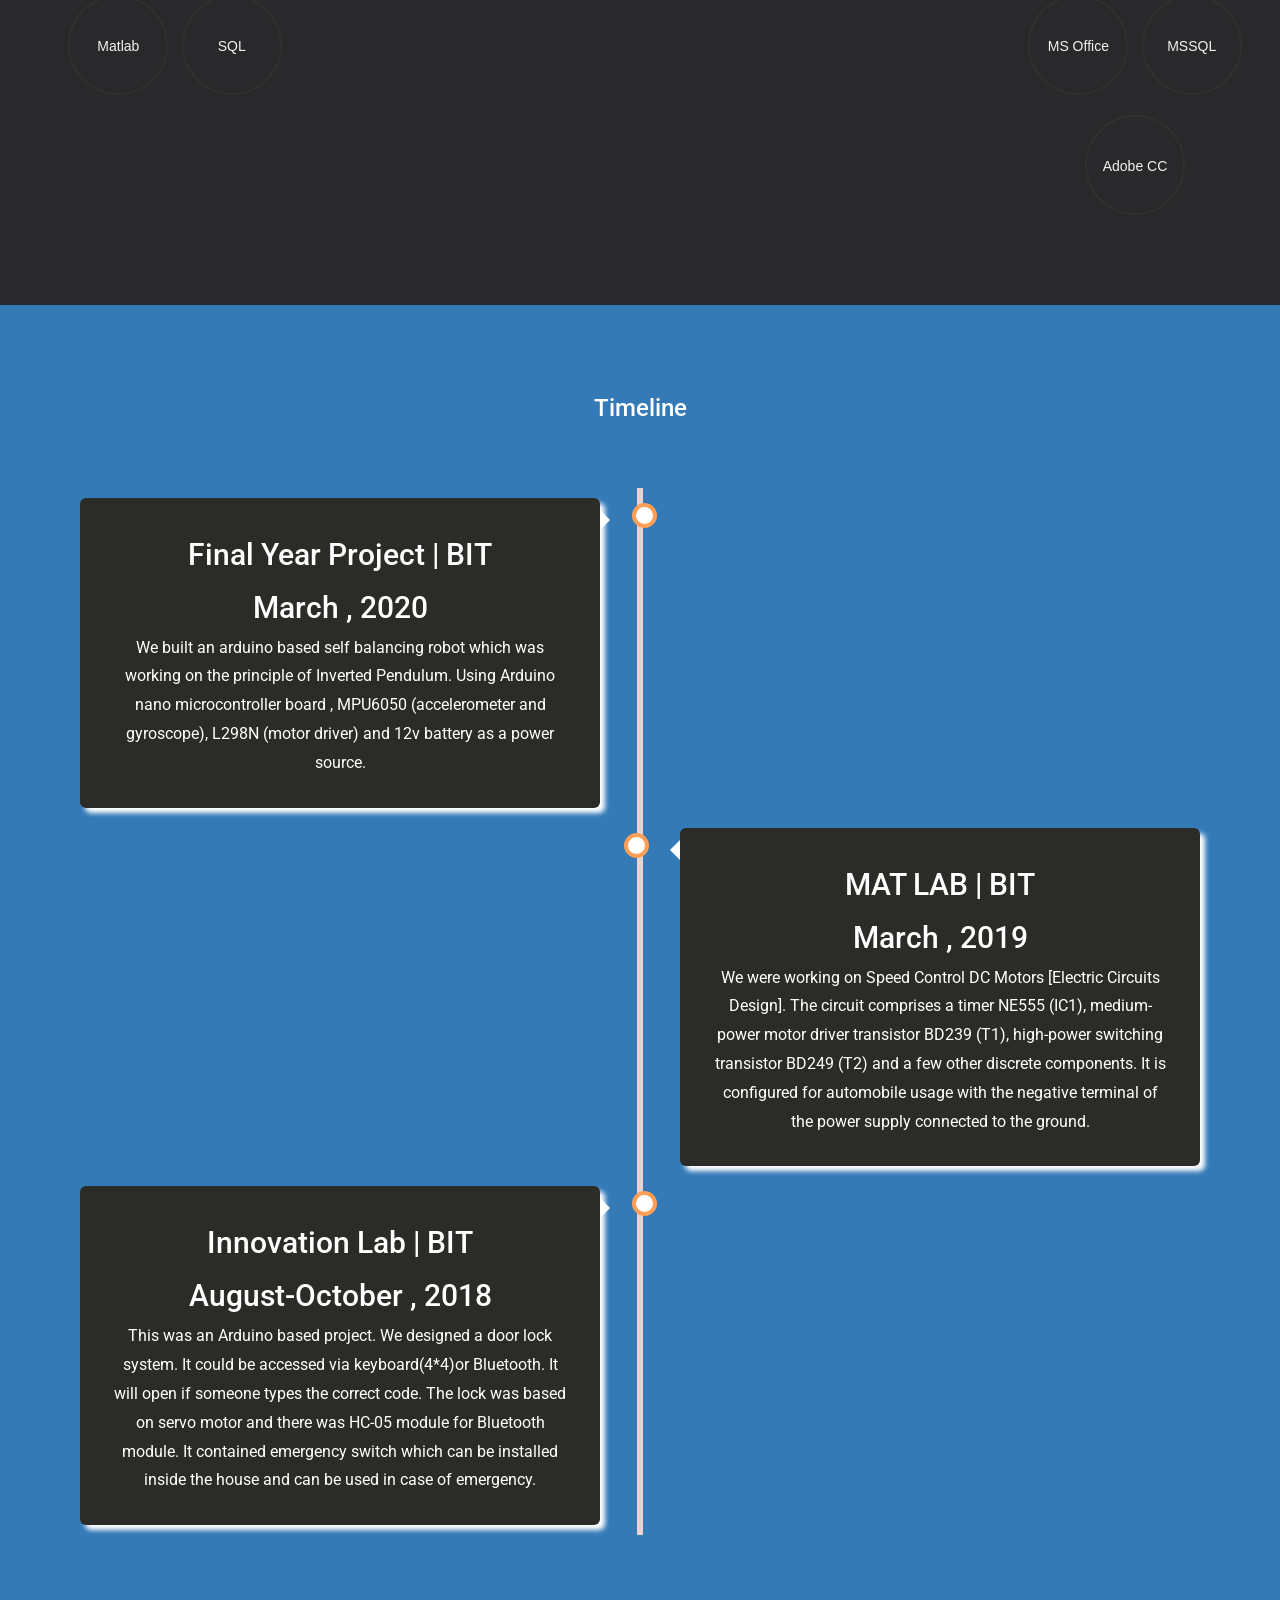
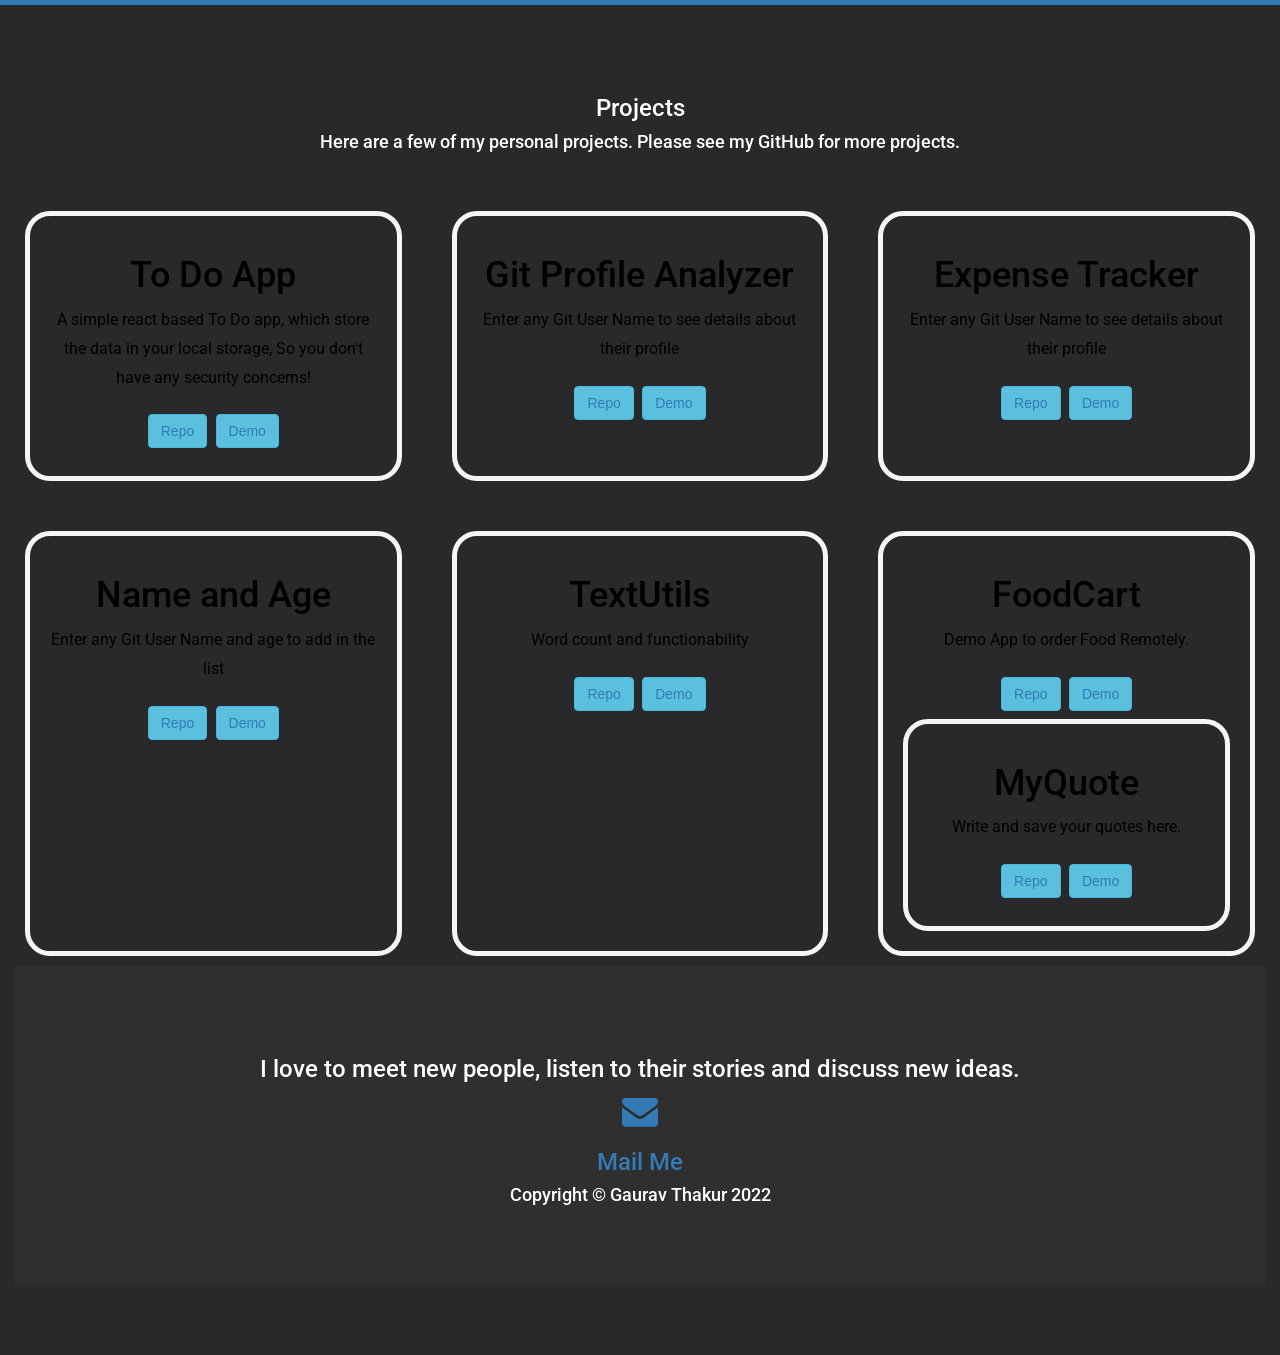
==== commit baeb5c0b: "Added a project addQuote App" ====
--- a/index.html
+++ b/index.html
@@ -303,6 +303,13 @@
         <button class="btn btn-info"><a href="https://github.com/grvthakur/FOODCart">Repo</a></button>
         <button class="btn btn-info"><a href="https://grvthakur.github.io/FOODCart/">Demo</a> </button>
       </div>
+      <div class="grid-item" style="background:white">
+        <h1 class="project-header">MyQuote</h1>
+        <p>Write and save your quotes here.</p>
+        <div class="button-link">
+          <button class="btn btn-info"><a href="https://github.com/grvthakur/addQuoteApp">Repo</a></button>
+          <button class="btn btn-info"><a href="https://quoteapp-7b81c.web.app/quotes">Demo</a> </button>
+        </div>
     </div>
 
    <!-- <div class="grid-item" style="background:white">
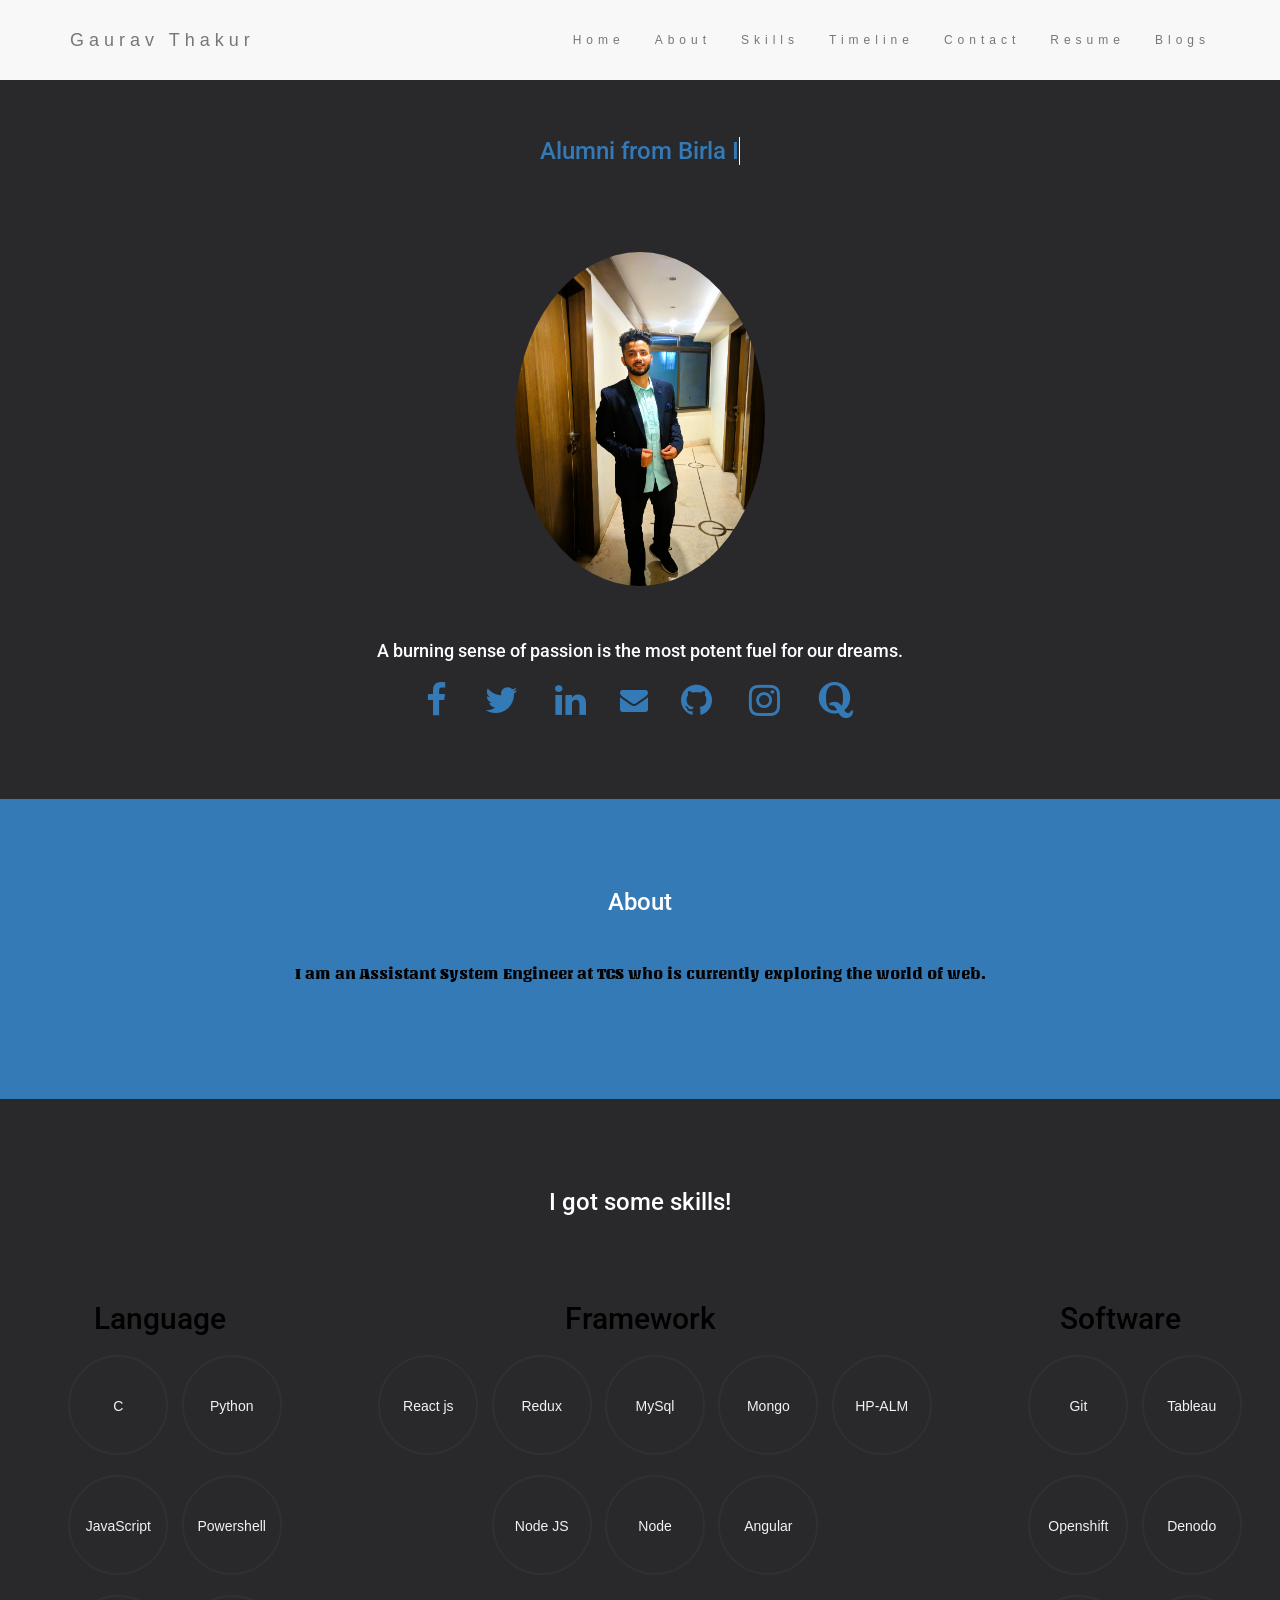
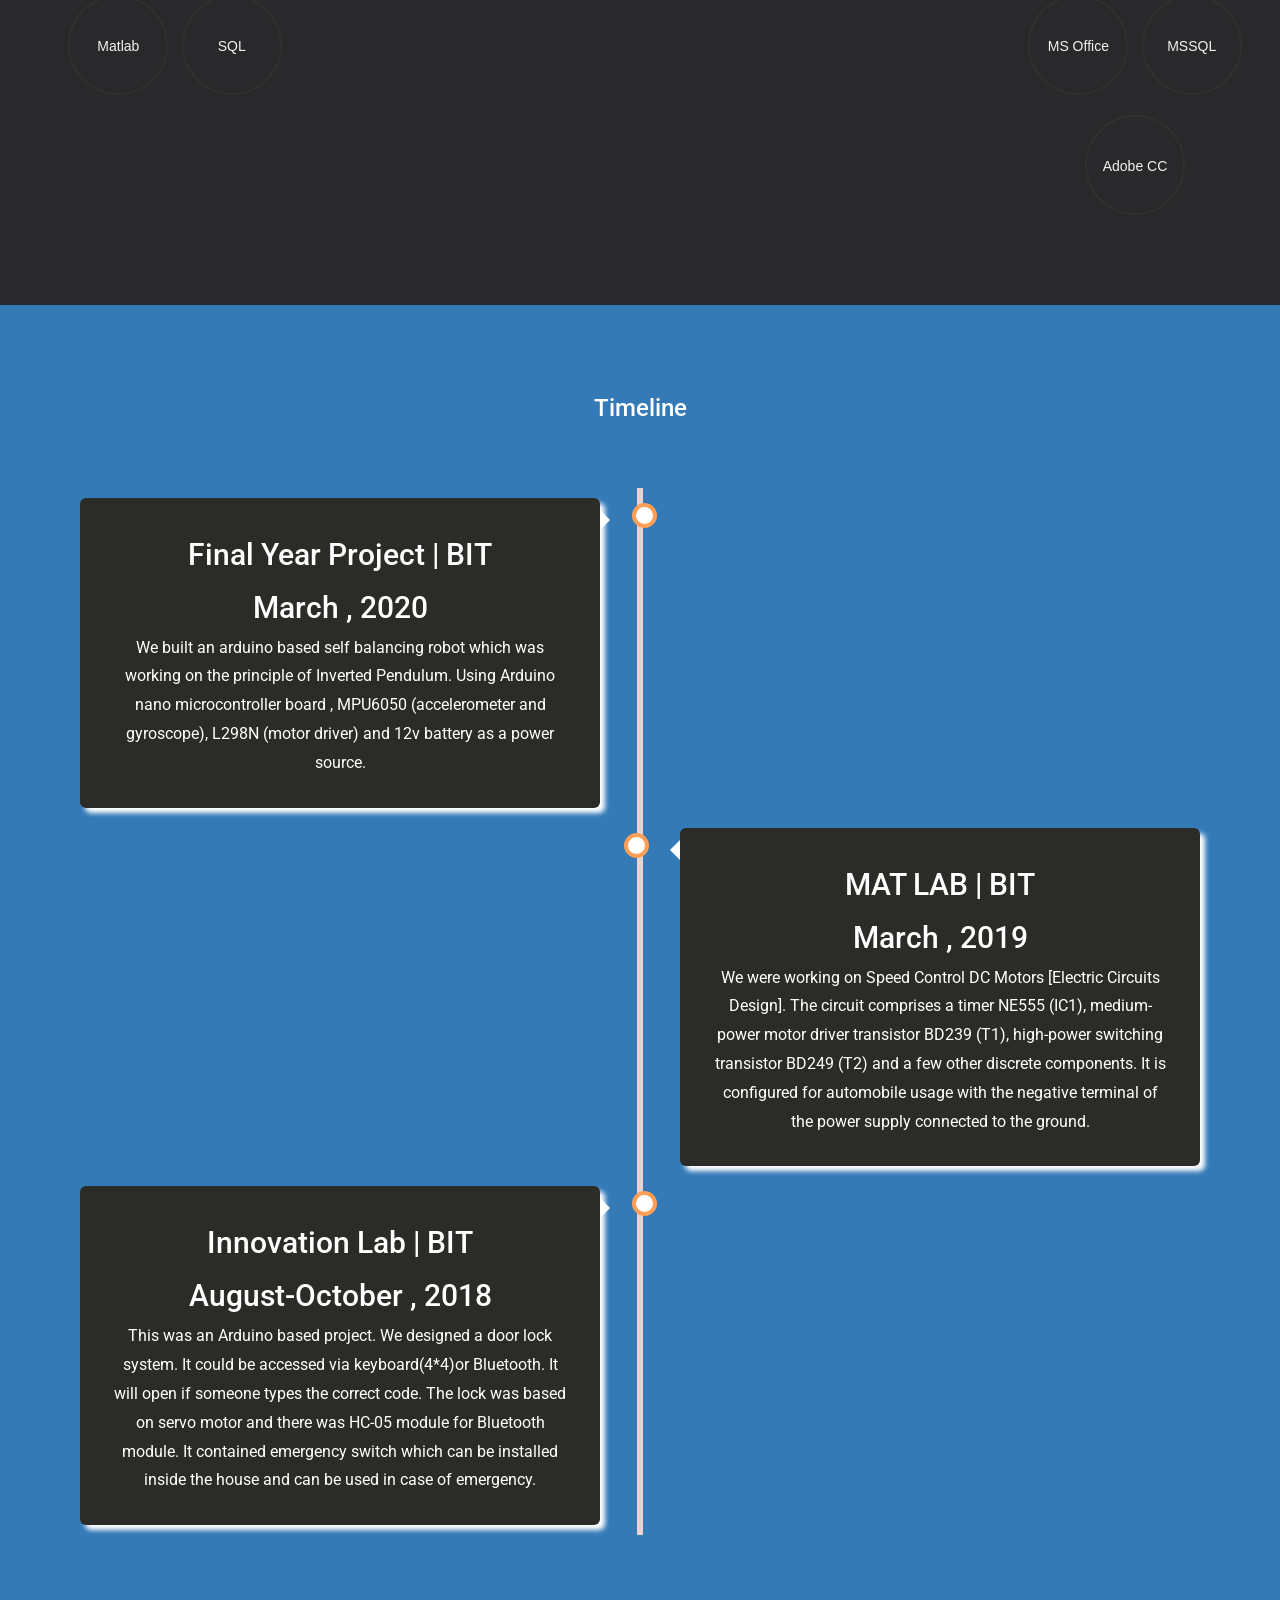
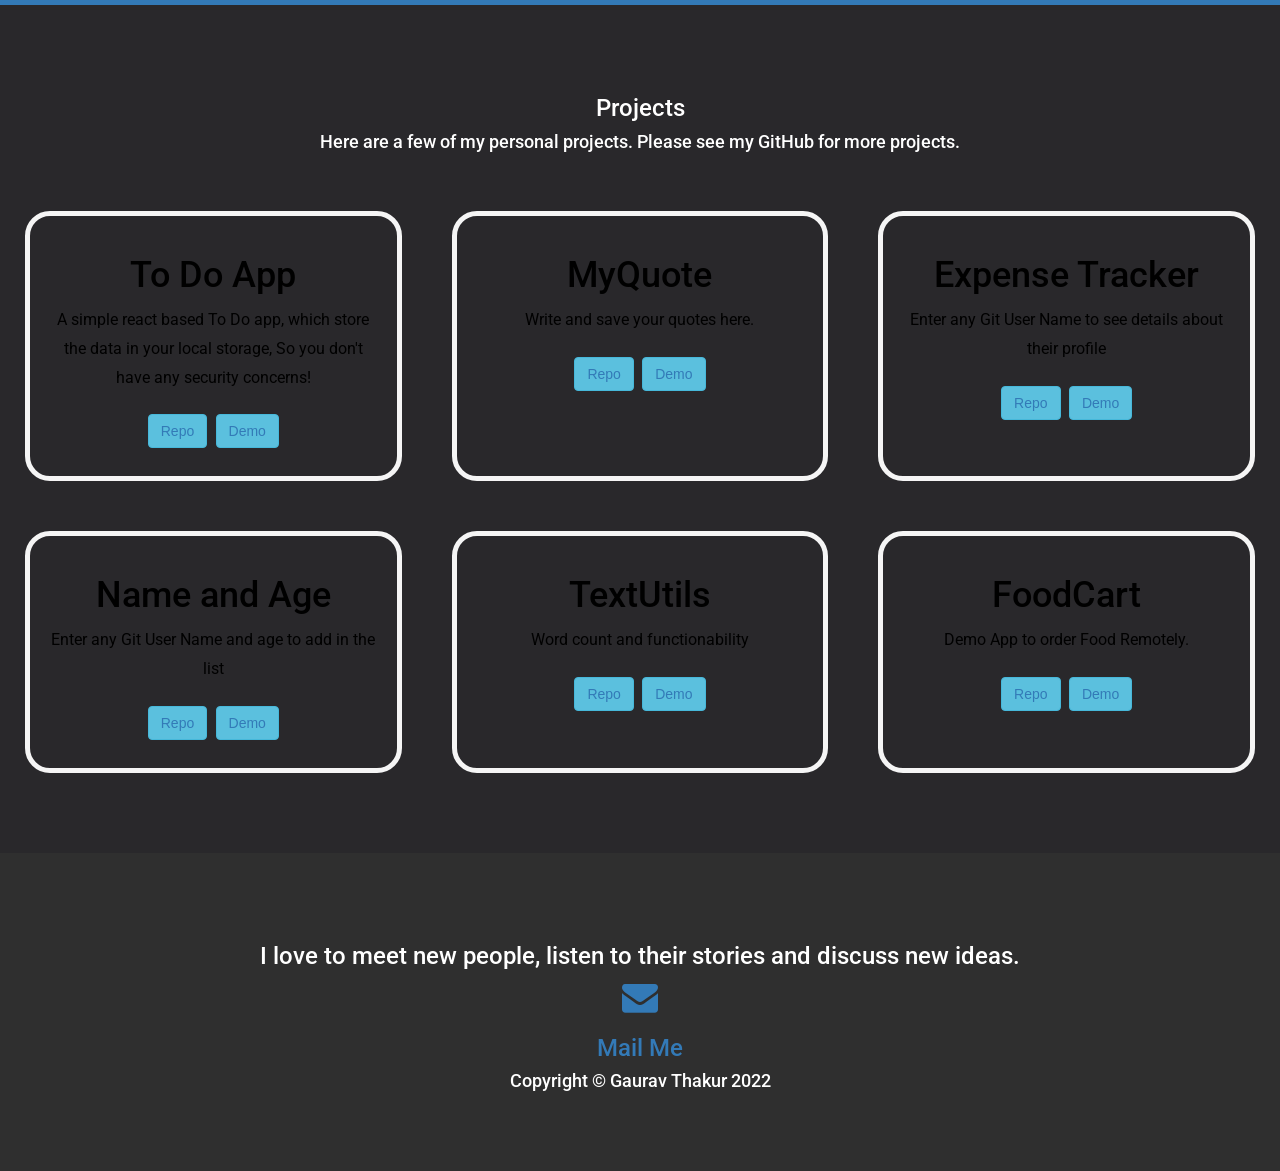
==== commit 331afa68: "Update index.html" ====
--- a/index.html
+++ b/index.html
@@ -263,54 +263,56 @@
         <button class="btn btn-info"><a href="https://grvthakur.github.io/to-do/">Demo</a></button>
       </div>
     </div>
-
-    <div class="grid-item" style="background:white">
+    <div class="grid-item" style="background:white">
+      <h1 class="project-header">MyQuote</h1>
+      <p>Write and save your quotes here.</p>
+      <div class="button-link">
+        <button class="btn btn-info"><a href="https://github.com/grvthakur/addQuoteApp">Repo</a></button>
+        <button class="btn btn-info"><a href="https://quoteapp-7b81c.web.app/quotes">Demo</a> </button>
+      </div>
+    
+    </div>
+    <div class="grid-item" style="background:white">
+      <h1 class="project-header">Expense Tracker</h1>
+      <p>Enter any Git User Name to see details about their profile</p>
+      <div class="button-link">
+        <button class="btn btn-info"><a href="https://github.com/grvthakur/ExpenseTracker">Repo</a></button>
+        <button class="btn btn-info"><a href="https://grvthakur.github.io/Expense-Tracker/">Demo</a> </button>
+      </div>
+    </div>
+    <div class="grid-item" style="background:white">
+      <h1 class="project-header">Name and Age</h1>
+      <p>Enter any Git User Name and age to add in the list</p>
+      <div class="button-link">
+        <button class="btn btn-info"><a href="https://github.com/grvthakur/name-and-age">Repo</a></button>
+        <button class="btn btn-info"><a href="https://grvthakur.github.io/name-and-age/">Demo</a> </button>
+      </div>
+    </div>
+    <div class="grid-item" style="background:white">
+      <h1 class="project-header">TextUtils</h1>
+      <p>Word count and functionability</p>
+      <div class="button-link">
+        <button class="btn btn-info"><a href="https://github.com/grvthakur/textUtils">Repo</a></button>
+        <button class="btn btn-info"><a href="https://grvthakur.github.io/textUtils/">Demo</a> </button>
+      </div>
+    </div>
+    <div class="grid-item" style="background:white">
+      <h1 class="project-header">FoodCart</h1>
+      <p>Demo App to order Food Remotely.</p>
+      <div class="button-link">
+        <button class="btn btn-info"><a href="https://github.com/grvthakur/FOODCart">Repo</a></button>
+        <button class="btn btn-info"><a href="https://grvthakur.github.io/FOODCart/">Demo</a> </button>
+      </div>
+     
+    </div>
+
+    <!-- <div class="grid-item" style="background:white">
       <h1 class="project-header">Git Profile Analyzer</h1>
       <p>Enter any Git User Name to see details about their profile</p>
       <div class="button-link">
         <button class="btn btn-info"><a href="https://github.com/grvthakur/git-analyzer">Repo</a></button>
         <button class="btn btn-info"><a href="https://grvthakur.github.io/Git-Summariser/app/">Demo</a> </button>
-      </div>
-    </div>
-    <div class="grid-item" style="background:white">
-      <h1 class="project-header">Expense Tracker</h1>
-      <p>Enter any Git User Name to see details about their profile</p>
-      <div class="button-link">
-        <button class="btn btn-info"><a href="https://github.com/grvthakur/ExpenseTracker">Repo</a></button>
-        <button class="btn btn-info"><a href="https://grvthakur.github.io/Expense-Tracker/">Demo</a> </button>
-      </div>
-    </div>
-    <div class="grid-item" style="background:white">
-      <h1 class="project-header">Name and Age</h1>
-      <p>Enter any Git User Name and age to add in the list</p>
-      <div class="button-link">
-        <button class="btn btn-info"><a href="https://github.com/grvthakur/name-and-age">Repo</a></button>
-        <button class="btn btn-info"><a href="https://grvthakur.github.io/name-and-age/">Demo</a> </button>
-      </div>
-    </div>
-    <div class="grid-item" style="background:white">
-      <h1 class="project-header">TextUtils</h1>
-      <p>Word count and functionability</p>
-      <div class="button-link">
-        <button class="btn btn-info"><a href="https://github.com/grvthakur/textUtils">Repo</a></button>
-        <button class="btn btn-info"><a href="https://grvthakur.github.io/textUtils/">Demo</a> </button>
-      </div>
-    </div>
-    <div class="grid-item" style="background:white">
-      <h1 class="project-header">FoodCart</h1>
-      <p>Demo App to order Food Remotely.</p>
-      <div class="button-link">
-        <button class="btn btn-info"><a href="https://github.com/grvthakur/FOODCart">Repo</a></button>
-        <button class="btn btn-info"><a href="https://grvthakur.github.io/FOODCart/">Demo</a> </button>
-      </div>
-      <div class="grid-item" style="background:white">
-        <h1 class="project-header">MyQuote</h1>
-        <p>Write and save your quotes here.</p>
-        <div class="button-link">
-          <button class="btn btn-info"><a href="https://github.com/grvthakur/addQuoteApp">Repo</a></button>
-          <button class="btn btn-info"><a href="https://quoteapp-7b81c.web.app/quotes">Demo</a> </button>
-        </div>
-    </div>
+      </div> -->
 
    <!-- <div class="grid-item" style="background:white">
       <h1 class="project-header">Jekyll Based Blog</h1>
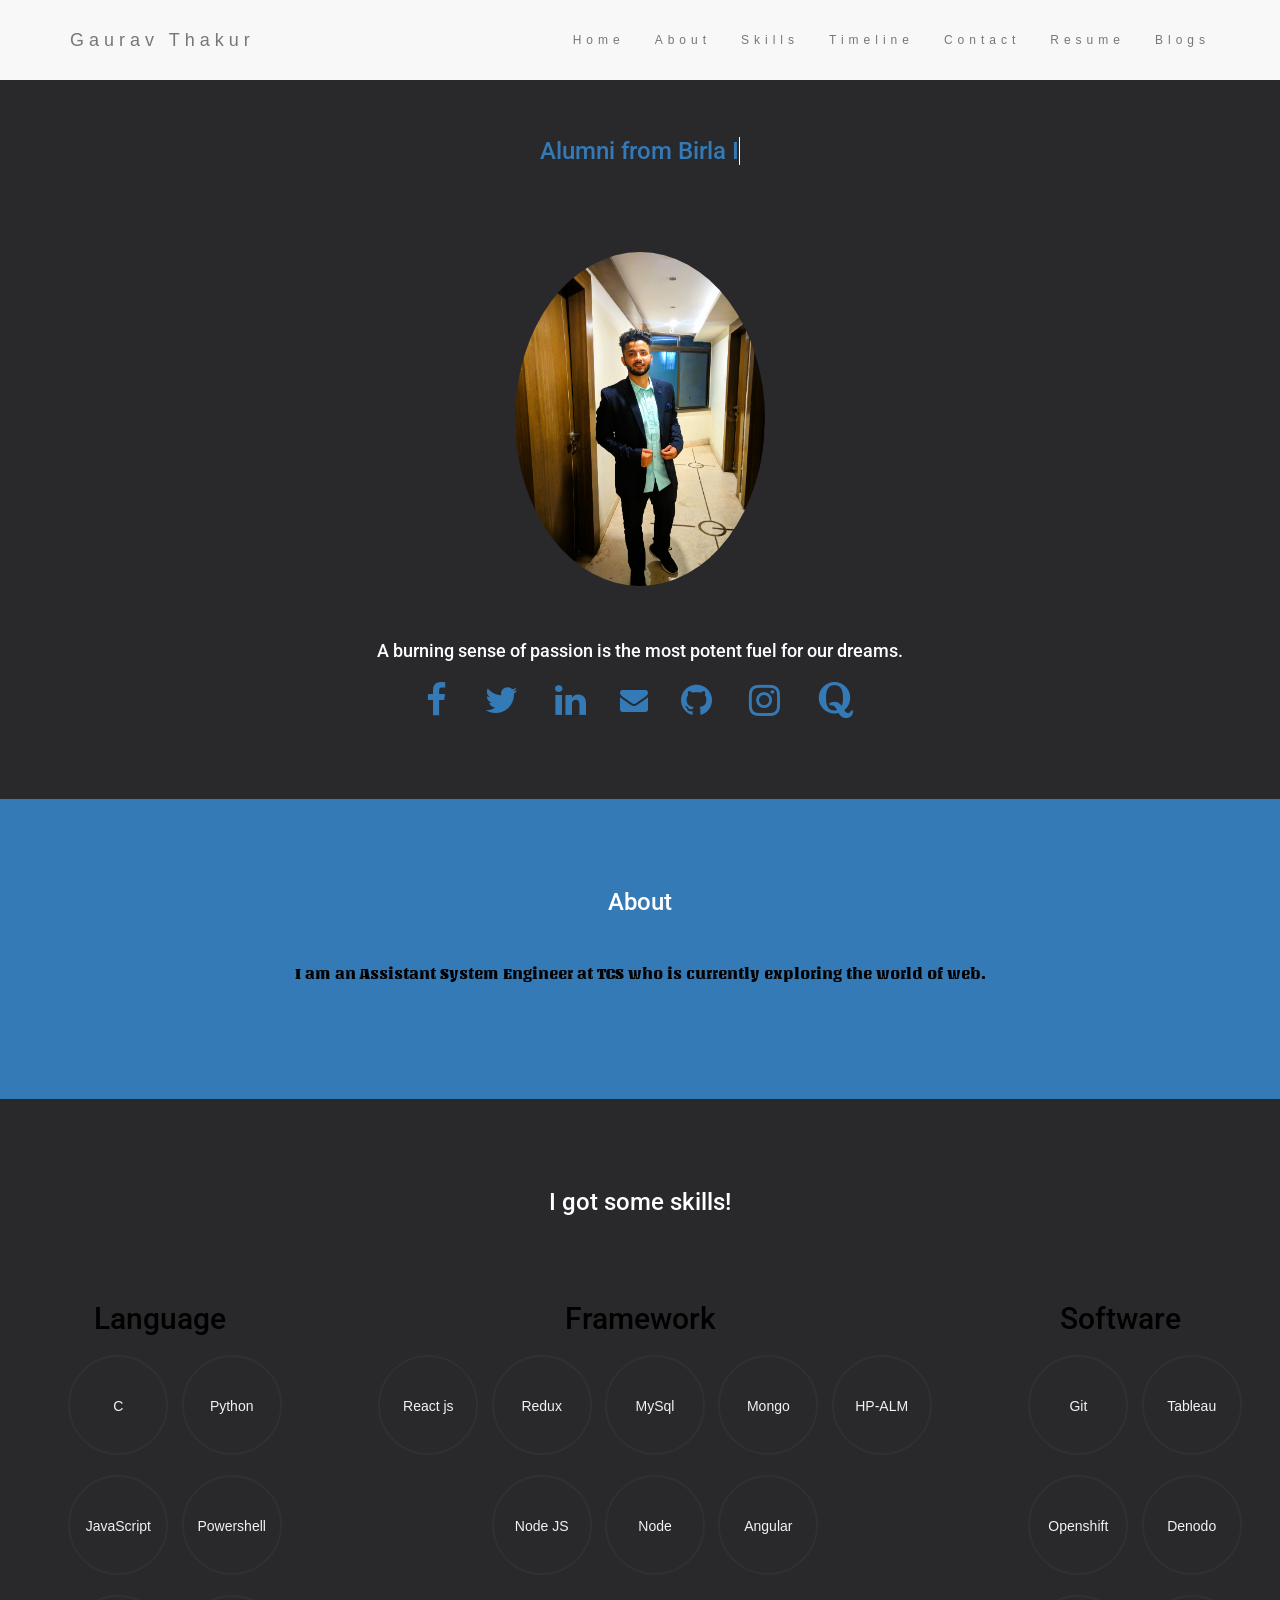
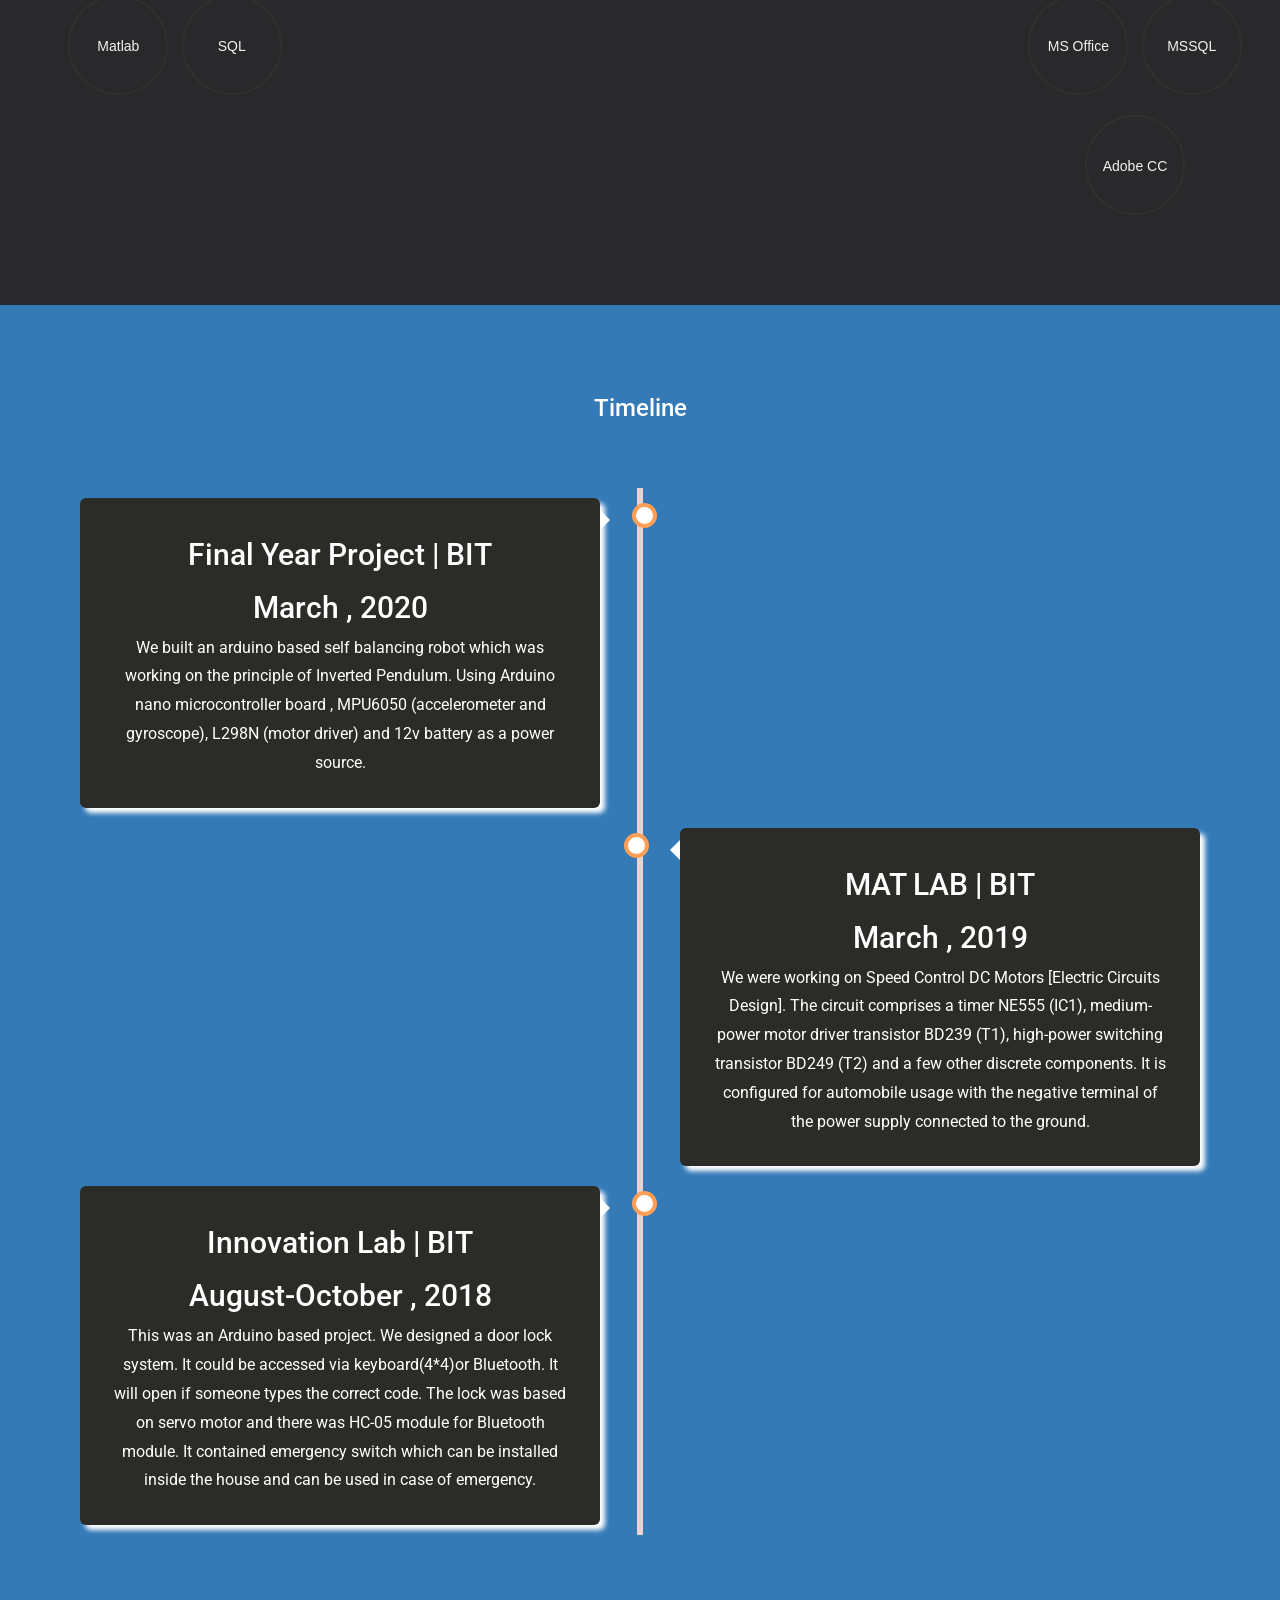
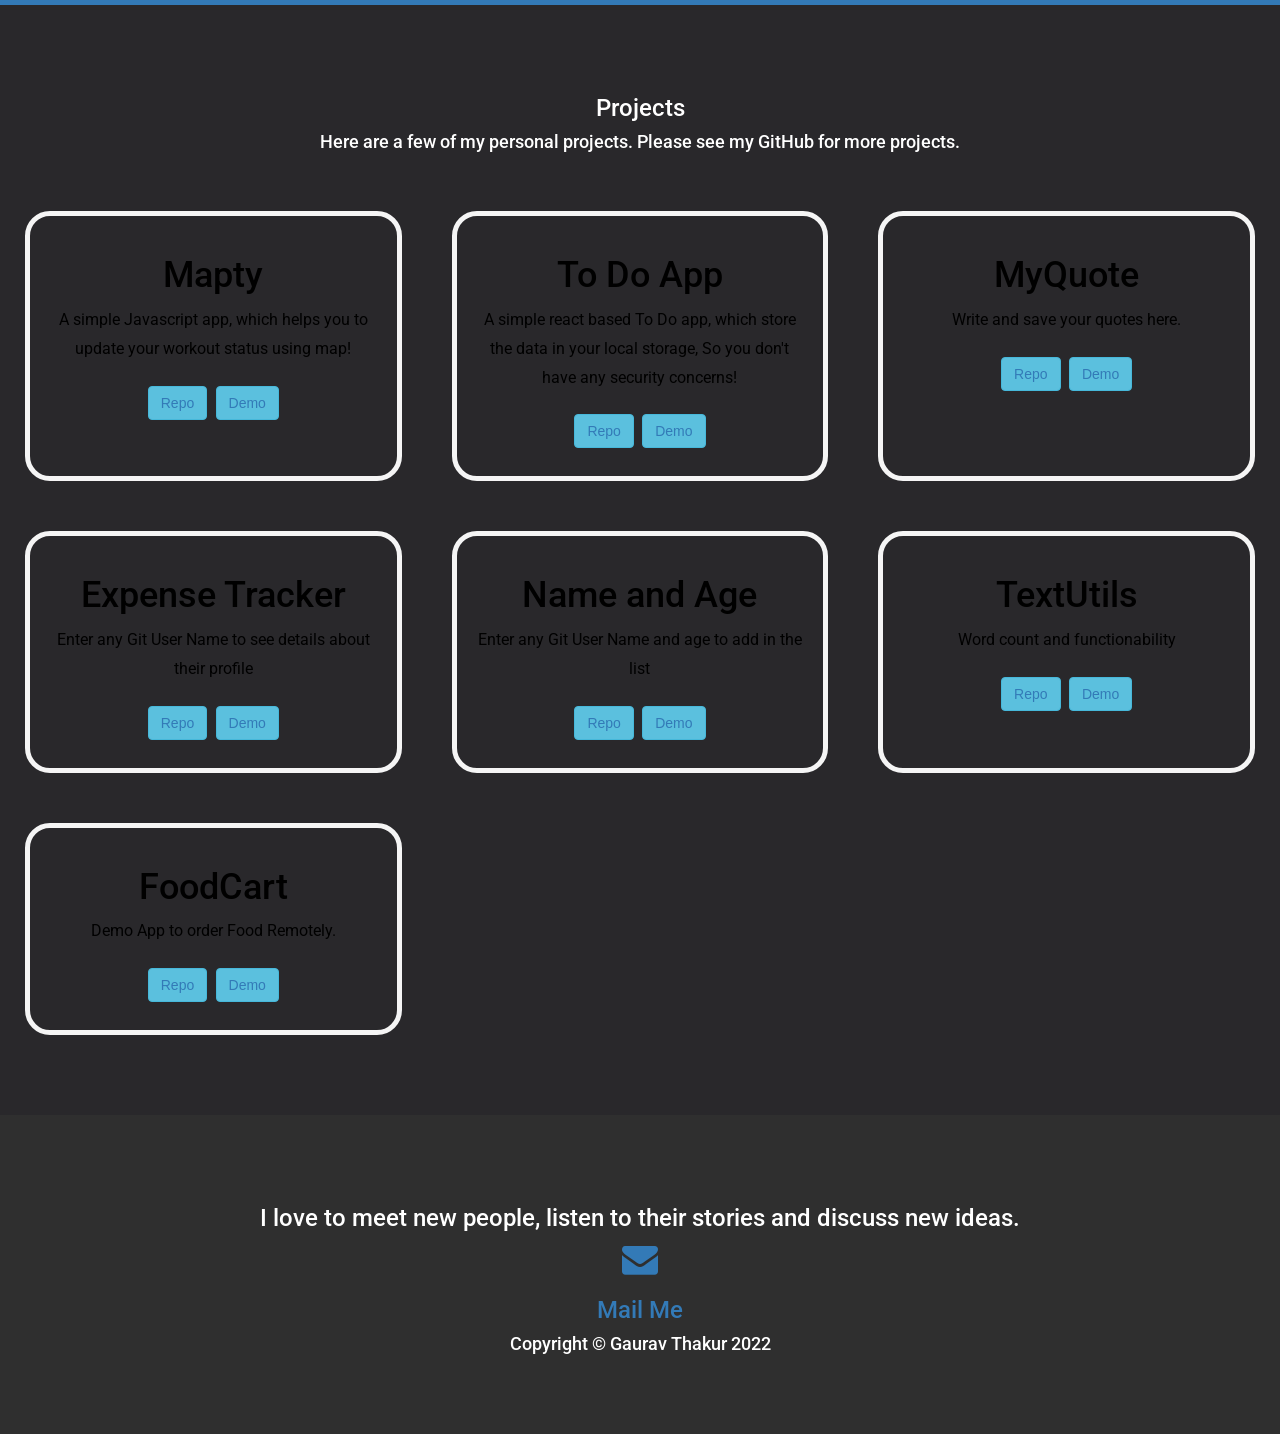
==== commit b761b763: "Update index.html New project added" ====
--- a/index.html
+++ b/index.html
@@ -256,6 +256,15 @@
   <div class="projectInfo grid-container" style="display: grid;">
     <!--Grid Item Start-->
     <div class="grid-item" style="background:white">
+      <h1 class="project-header">Mapty</h1>
+      <p>A simple Javascript app, which helps you to update your workout status using map!</p>
+      <div class="button-link">
+        <button class="btn btn-info"><a href="https://github.com/grvthakur/Mapty">Repo</a></button>
+        <button class="btn btn-info"><a href="https://grvthakur.github.io/Mapty/">Demo</a></button>
+      </div>
+    </div>
+
+    <div class="grid-item" style="background:white">
       <h1 class="project-header">To Do App</h1>
       <p>A simple react based To Do app, which store the data in your local storage, So you don't have any security concerns!</p>
       <div class="button-link">
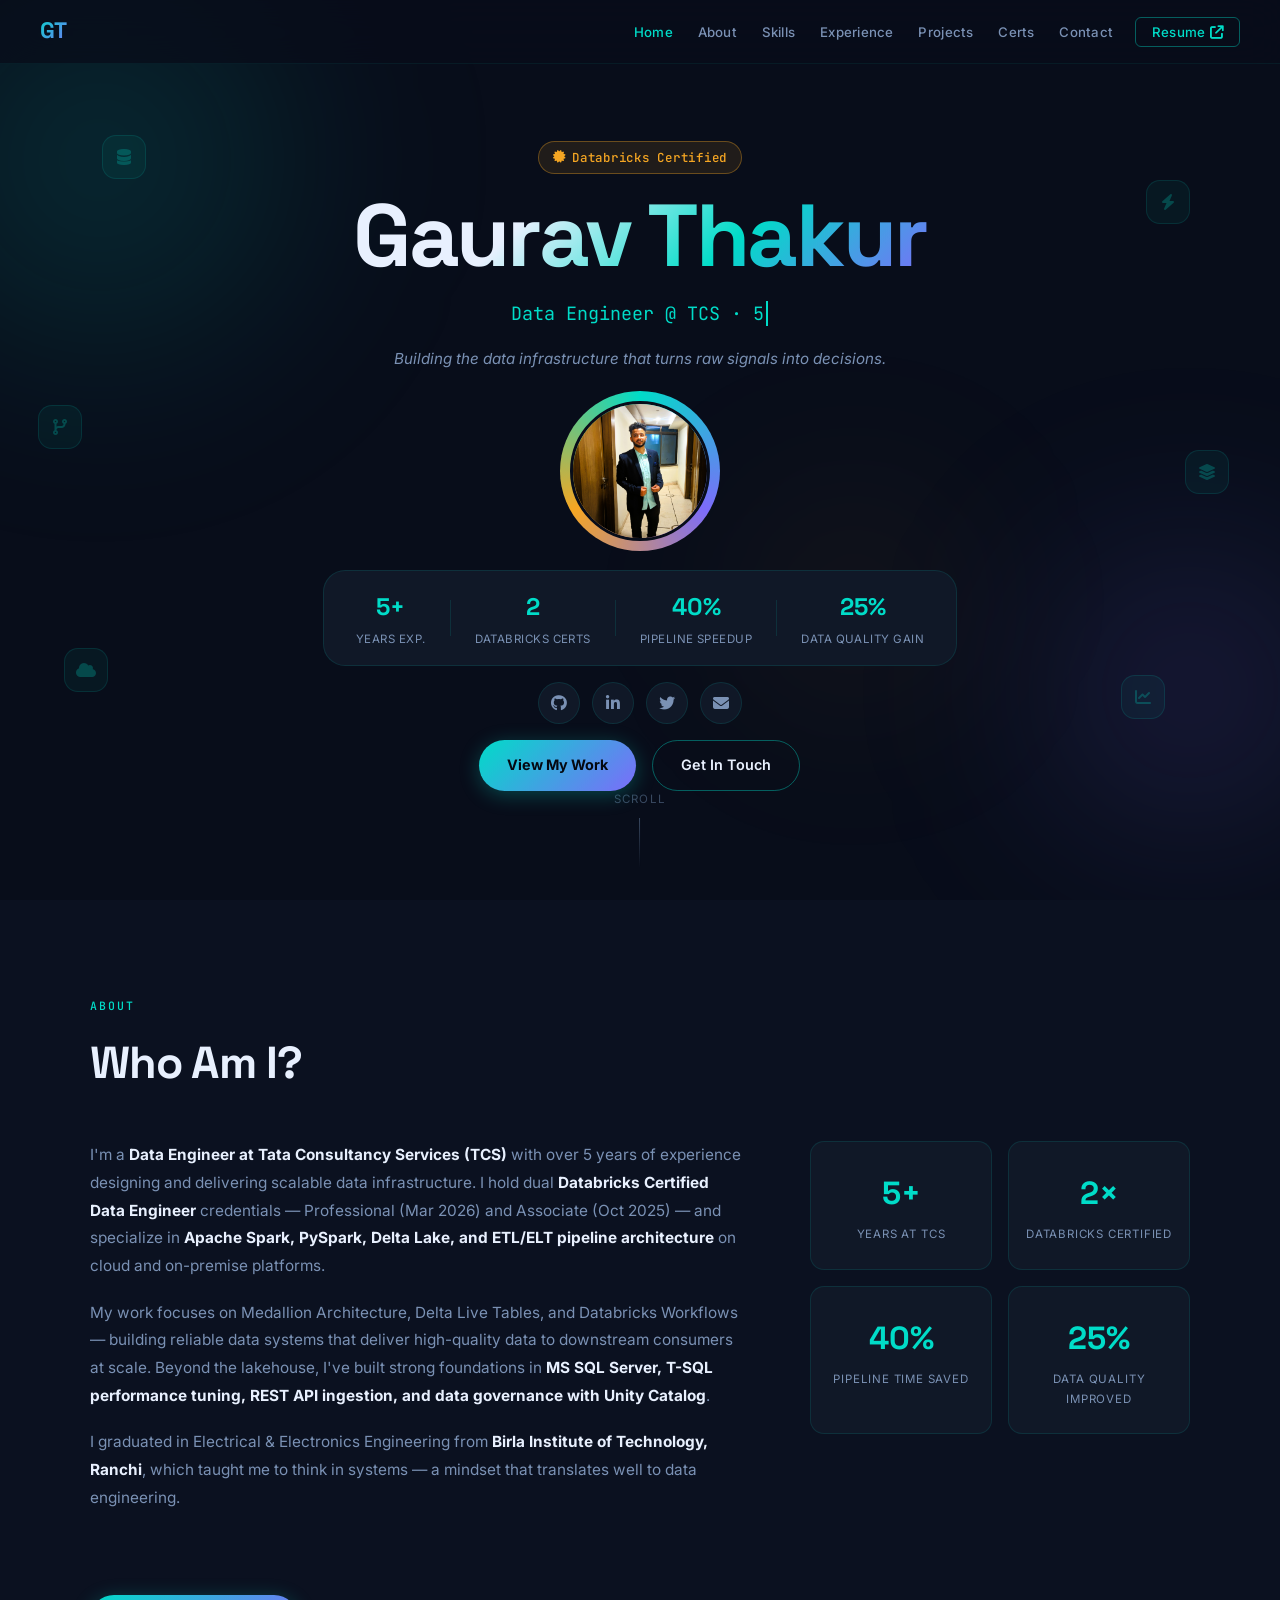
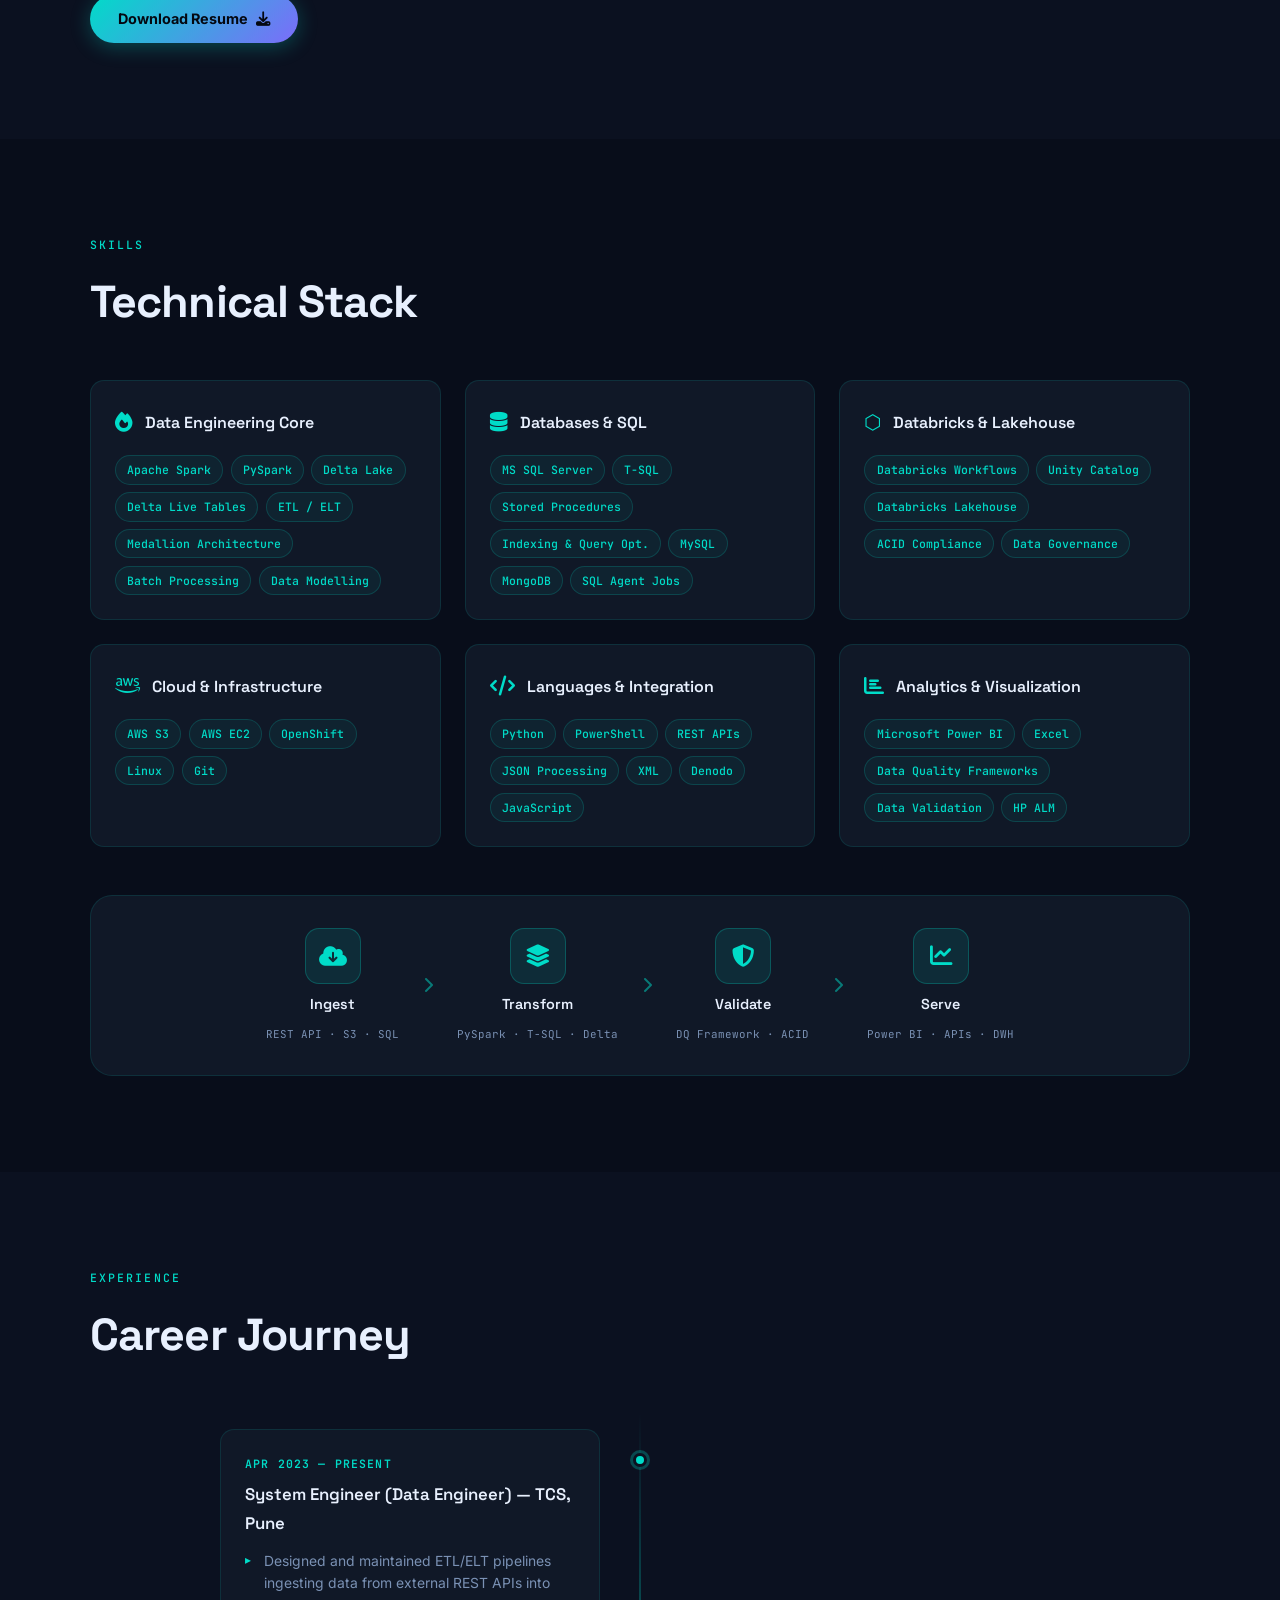
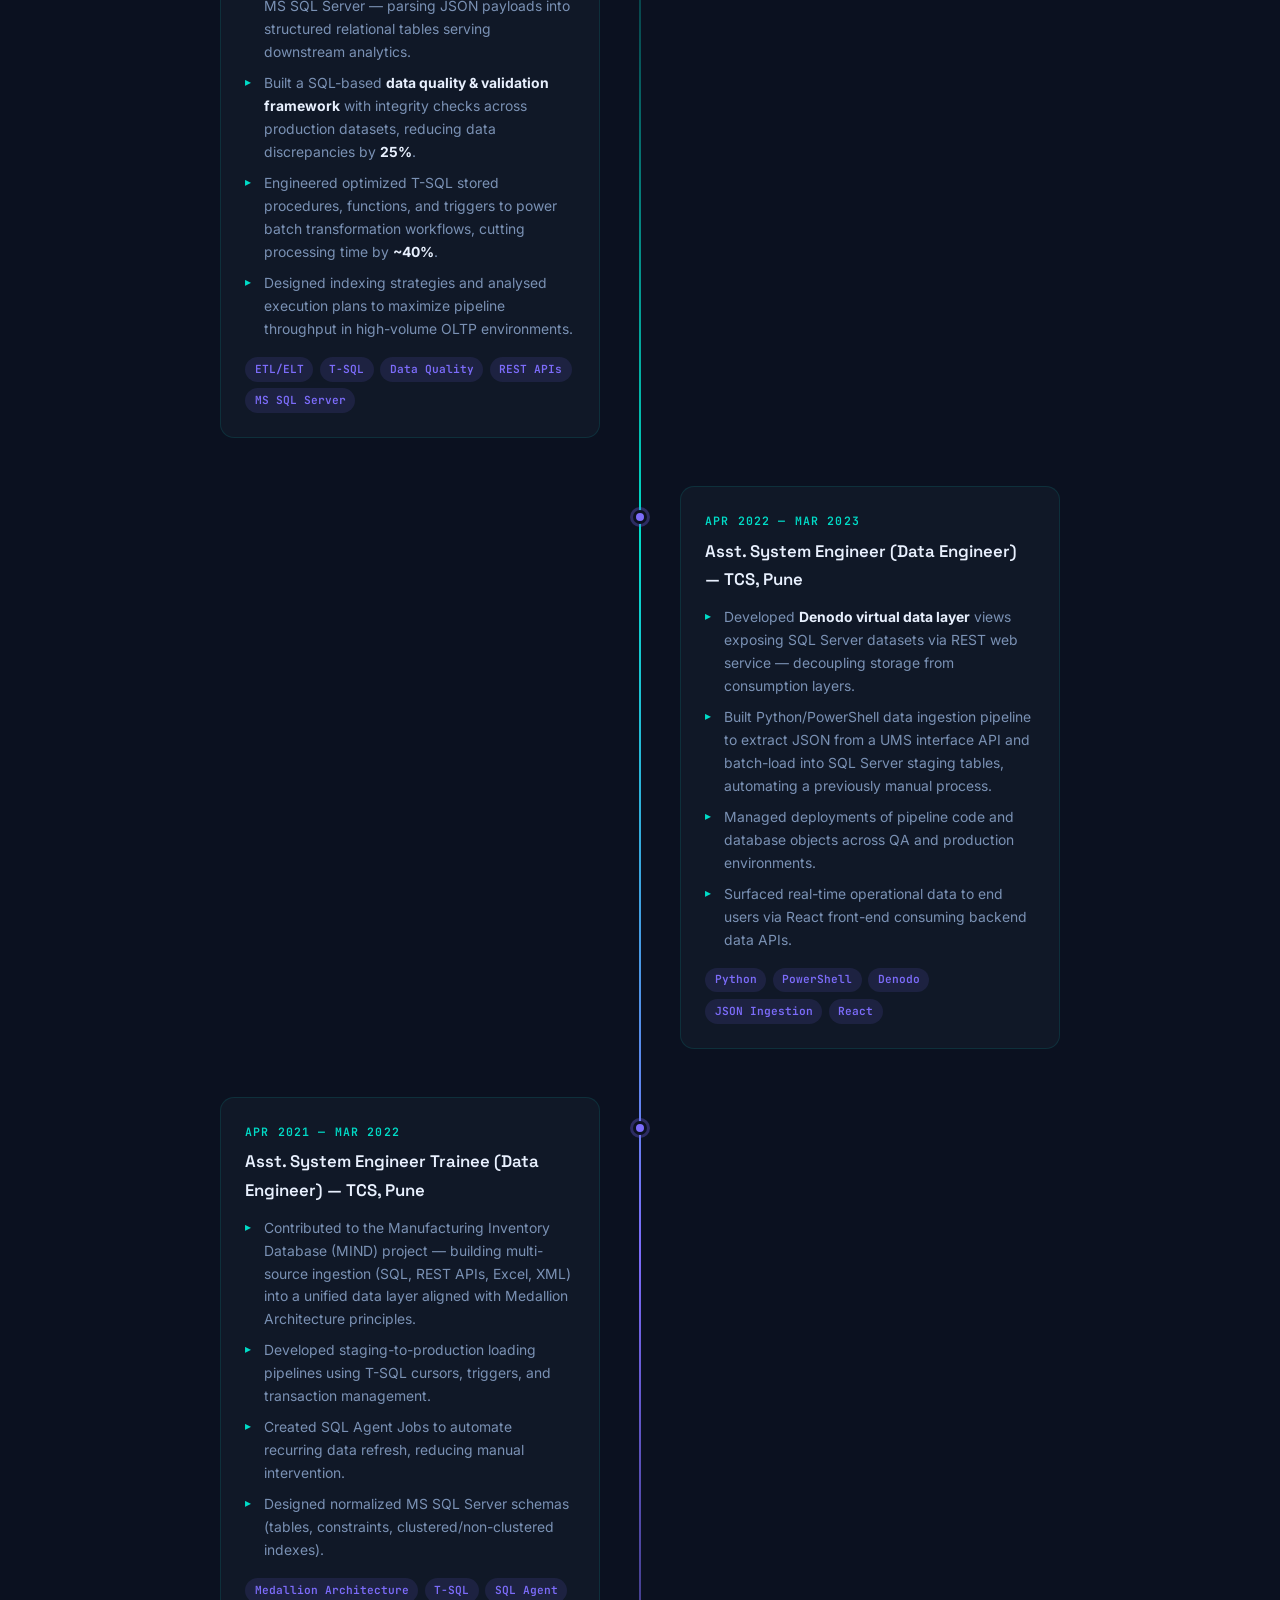
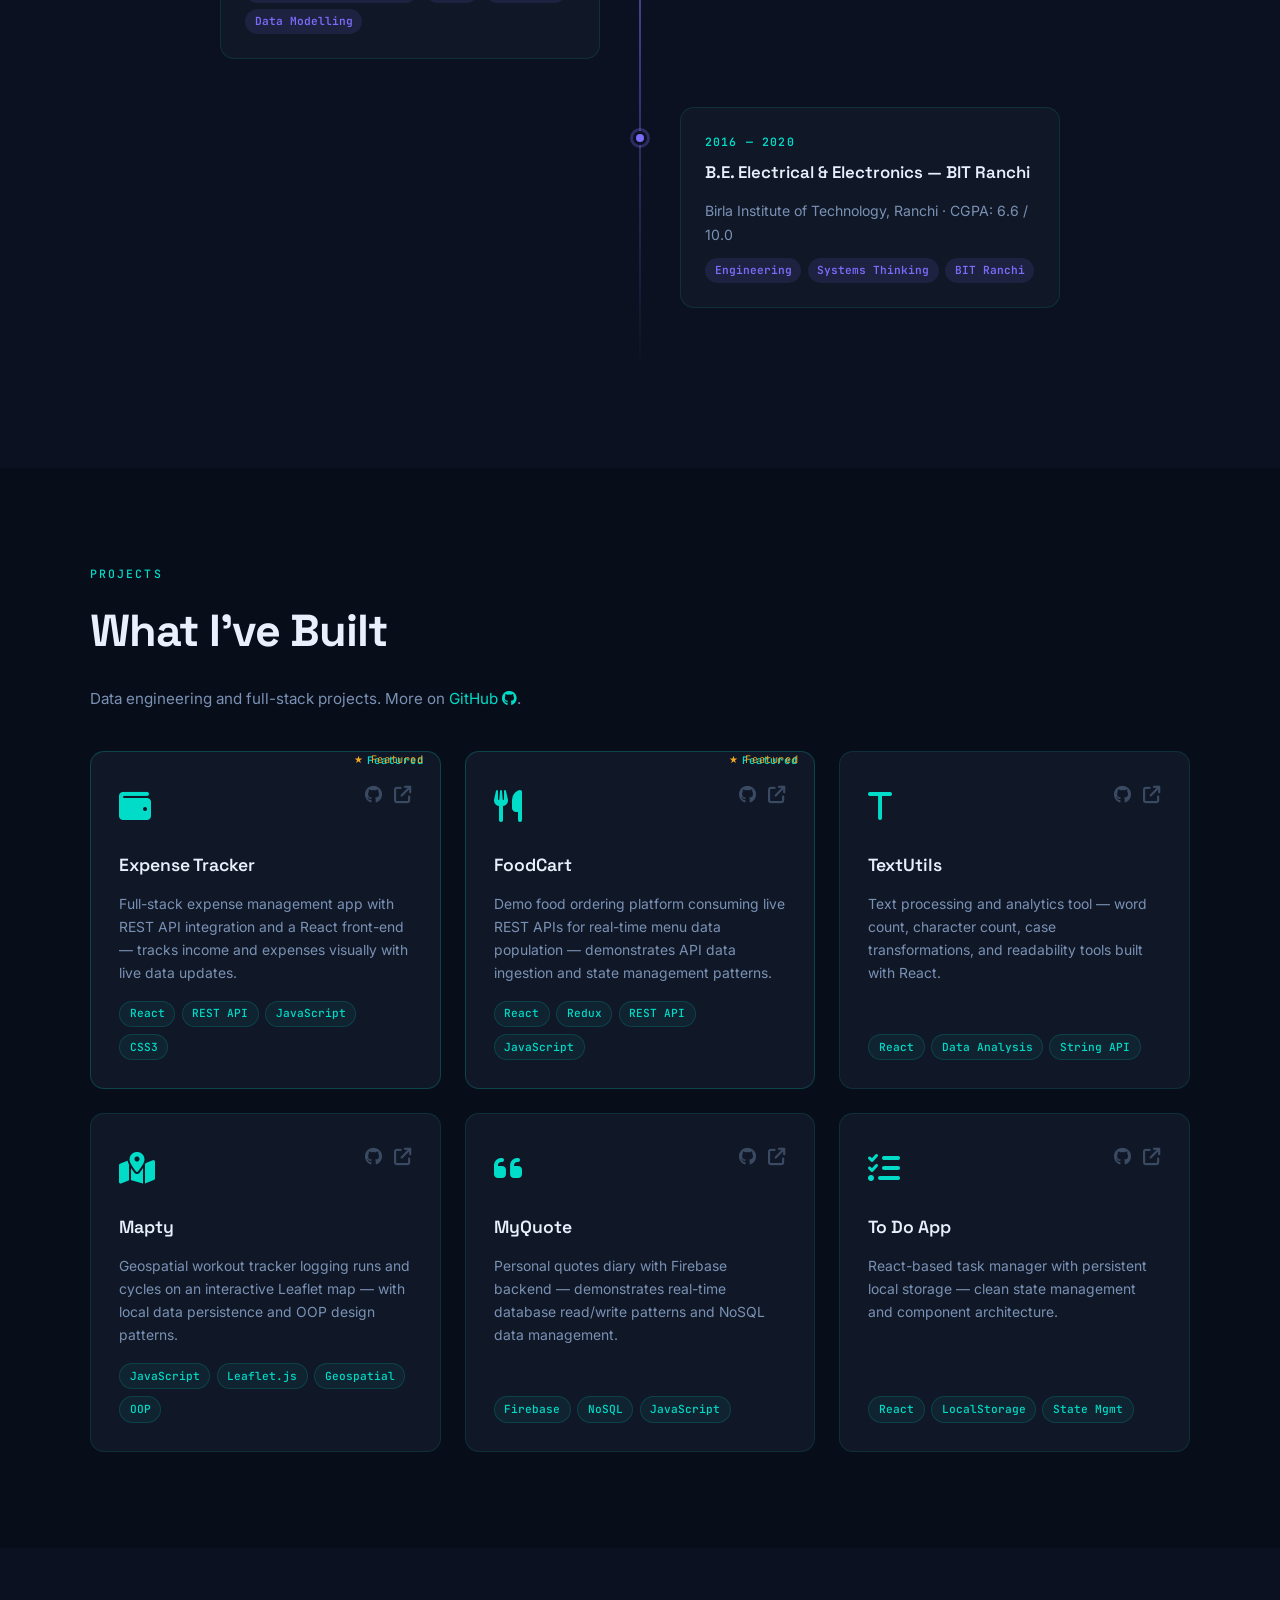
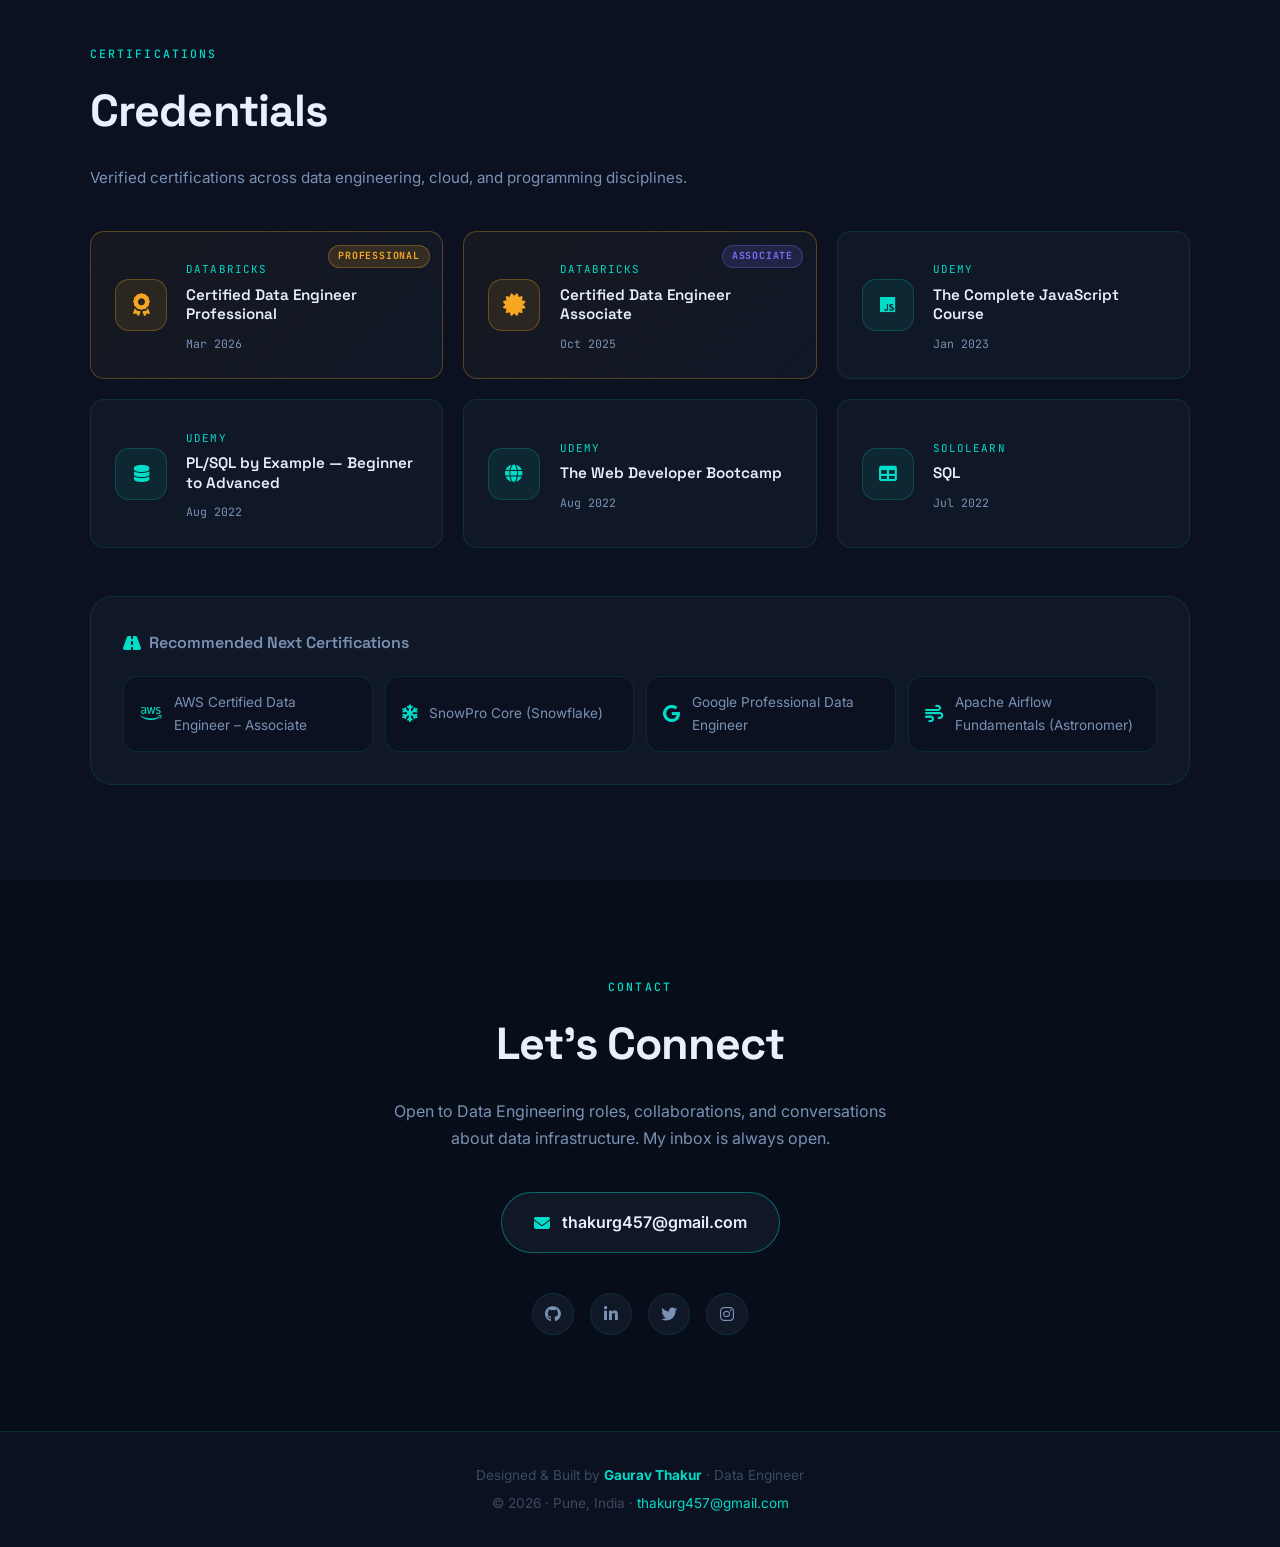
==== commit 5e30d154: "Release 2.0 - data Engineer - push 1.0" ====
--- a/index.html
+++ b/index.html
@@ -1,354 +1,664 @@
-<!DOCTYPE html lang="en">
-<html>
+<!DOCTYPE html>
+<html lang="en">
+
 <head>
-	<title>Gaurav Thakur | Assistant System Engineer</title>
-  <!-- Global site tag (gtag.js) - Google Analytics -->
-<script async src="https://www.googletagmanager.com/gtag/js?id=UA-130937309-1"></script>
-<script>
-  window.dataLayer = window.dataLayer || [];
-  function gtag(){dataLayer.push(arguments);}
-  gtag('js', new Date());
-
-  gtag('config', 'UA-130937309-1');
-</script>
-
-
-<!-- Google Tag Manager -->
-<script>(function(w,d,s,l,i){w[l]=w[l]||[];w[l].push({'gtm.start':
-new Date().getTime(),event:'gtm.js'});var f=d.getElementsByTagName(s)[0],
-j=d.createElement(s),dl=l!='dataLayer'?'&l='+l:'';j.async=true;j.src=
-'https://www.googletagmanager.com/gtm.js?id='+i+dl;f.parentNode.insertBefore(j,f);
-})(window,document,'script','dataLayer','GTM-5C2XDMT');</script>
-<!-- End Google Tag Manager -->
-
-	<meta charset="UTF-8"/>
-	<meta name="viewport" content="width=device-width, initial-scale=1"/>
-  <meta description="Resume website for grvthakur a.k.a Gaurav Thakur">
-  <meta name="description" content="I believe computers and technology can make the world a better place.">
+  <title>Gaurav Thakur | Data Engineer</title>
+
+  <!-- Google Analytics -->
+  <script async src="https://www.googletagmanager.com/gtag/js?id=UA-130937309-1"></script>
+  <script>
+    window.dataLayer = window.dataLayer || [];
+    function gtag() { dataLayer.push(arguments); }
+    gtag('js', new Date());
+    gtag('config', 'UA-130937309-1');
+  </script>
+
+  <meta charset="UTF-8" />
+  <meta name="viewport" content="width=device-width, initial-scale=1" />
+  <meta name="description"
+    content="Gaurav Thakur — Databricks Certified Data Engineer with 5+ years building scalable pipelines, ETL/ELT workflows, and cloud data solutions at TCS.">
   <link rel="canonical" href="https://grvthakur.github.io/">
-
-<meta property="og:type" content="profile">
-<meta property="og:title" content="Gaurav Thakur | Assistant System Engineer at TCS">
-<meta property="og:description" content="I believe computers and technology can make the world a better place.">
-<meta property="og:url" content="https://grvthakur.github.io/">
-<meta property="og:image" content="https://raw.githubusercontent.com/grvthakur/grvthakur.github.io/ddddc63f75428be78bc8feb913adc46fd8fa3278/img/IMG_20190310_151157_331.jpg">	
-<meta property="og:site_name" content="grvthakur | Gaurav Thakur">
-<meta name="twitter:card" content="summary">
-<meta name="twitter:description" content="I believe computers and technology can make the world a better place.">
-<meta name="twitter:title" content="Gaurav Thakur | Assistant System Engineer at TCS">
-<meta name="twitter:site" content="@grv_here">
-<meta property="twitter:card" content="summary_large_image" />
-  <link rel="icon" href="img/logo.jpg" sizes="32*32">
-  <script type="text/javascript" src="js/main.js"></script>
-	<link rel="stylesheet" href="https://www.w3schools.com/w3css/4/w3.css">
-	<link href="https://maxcdn.bootstrapcdn.com/font-awesome/4.7.0/css/font-awesome.min.css" rel="stylesheet"/>
-	<link rel="stylesheet" href="https://maxcdn.bootstrapcdn.com/bootstrap/3.3.7/css/bootstrap.min.css">
+  <meta property="og:type" content="profile">
+  <meta property="og:title" content="Gaurav Thakur | Data Engineer · Databricks Certified">
+  <meta property="og:description"
+    content="Databricks Certified Data Engineer with 5+ years at TCS. Apache Spark, PySpark, Delta Lake, SQL, AWS.">
+  <meta property="og:url" content="https://grvthakur.github.io/">
+  <meta property="og:image"
+    content="https://raw.githubusercontent.com/grvthakur/grvthakur.github.io/ddddc63f75428be78bc8feb913adc46fd8fa3278/img/IMG_20190310_151157_331.jpg">
+  <meta property="og:site_name" content="Gaurav Thakur | Data Engineer">
+  <meta name="twitter:card" content="summary_large_image">
+  <meta name="twitter:title" content="Gaurav Thakur | Data Engineer · Databricks Certified">
+  <meta name="twitter:site" content="@grv_here">
+  <link rel="icon" href="img/logo.jpg" sizes="32x32">
+
+  <!-- Fonts -->
+  <link rel="preconnect" href="https://fonts.googleapis.com">
+  <link rel="preconnect" href="https://fonts.gstatic.com" crossorigin>
+  <link
+    href="https://fonts.googleapis.com/css2?family=Space+Grotesk:wght@300;400;500;600;700&family=Inter:wght@300;400;500;600&family=JetBrains+Mono:wght@400;500&display=swap"
+    rel="stylesheet">
+  <!-- Icons -->
+  <link href="https://cdnjs.cloudflare.com/ajax/libs/font-awesome/6.4.0/css/all.min.css" rel="stylesheet">
+
   <link rel="stylesheet" href="css/main.css">
-	<script src="https://code.jquery.com/jquery-3.3.1.slim.min.js" integrity="sha384-q8i/X+965DzO0rT7abK41JStQIAqVgRVzpbzo5smXKp4YfRvH+8abtTE1Pi6jizo" crossorigin="anonymous"></script>
-  <script src="https://stackpath.bootstrapcdn.com/bootstrap/4.1.3/js/bootstrap.min.js" integrity="sha384-ChfqqxuZUCnJSK3+MXmPNIyE6ZbWh2IMqE241rYiqJxyMiZ6OW/JmZQ5stwEULTy" crossorigin="anonymous"></script>
-  <link href="https://fonts.googleapis.com/css?family=Roboto" rel="stylesheet">
-  <link href="https://fonts.googleapis.com/css?family=Unlock" rel="stylesheet">
-  
-  <style type="text/css">
-    .dev-item{
-      display: inline-block;
-    border: 2px solid rgba(57,57,57,.5);
-    border-radius: 50%;
-    text-align: center;
-    margin: 10px 10px 10px 0;
-    padding: 0;
-    width: 100px;
-    height: 100px;
-    line-height: 7;
-    font-size: 14px;
-    color: #f2f2f2;
-    transition: all 0.5s linear 0s;
-    }
-    li:hover{
-      background-color: #337ab7
-    }
-    .timeline  .content{
-      background-color: #2b2b28;
-      color:white;
-      box-shadow: 5px 5px 5px #fff;
-      z-index: 1000;
-    }
-    .timeline p {color: white}
-    .timeline h2 {color: white}
-    #about p{
-      font-family: 'Unlock', cursive;
-    }
-  </style>
-	
-	
 </head>
+
 <body>
-<!-- Google Tag Manager (noscript) -->
-<noscript><iframe src="https://www.googletagmanager.com/ns.html?id=GTM-5C2XDMT"
-height="0" width="0" style="display:none;visibility:hidden"></iframe></noscript>
-<!-- End Google Tag Manager (noscript) -->
-<nav class="navbar navbar-default navbar-fixed-top">
-  <div class="container">
-    <div class="navbar-header">
-      <button type="button" class="navbar-toggle" data-toggle="collapse" data-target="#myNavbar">
-        <span class="icon-bar"></span>
-        <span class="icon-bar"></span>
-        <span class="icon-bar"></span>                        
+
+  <!-- ── NAVBAR ── -->
+  <nav class="navbar" id="navbar">
+    <div class="nav-container">
+      <a href="#home" class="nav-brand">GT</a>
+      <button class="nav-toggle" id="navToggle" aria-label="Toggle menu" aria-expanded="false">
+        <span></span><span></span><span></span>
       </button>
-      <a class="navbar-brand" href="#">Gaurav Thakur
+      <ul class="nav-links" id="navLinks">
+        <li><a href="#home" class="nav-link">Home</a></li>
+        <li><a href="#about" class="nav-link">About</a></li>
+        <li><a href="#skills" class="nav-link">Skills</a></li>
+        <li><a href="#experience" class="nav-link">Experience</a></li>
+        <li><a href="#projects" class="nav-link">Projects</a></li>
+        <li><a href="#certifications" class="nav-link">Certs</a></li>
+        <li><a href="#contact" class="nav-link">Contact</a></li>
+        <li><a href="files/grv-resume-web.pdf" class="nav-link nav-resume" target="_blank">Resume <i
+              class="fa-solid fa-arrow-up-right-from-square"></i></a></li>
+      </ul>
+    </div>
+  </nav>
+
+  <!-- ── HERO ── -->
+  <section class="hero" id="home">
+    <div class="hero-orb hero-orb-1"></div>
+    <div class="hero-orb hero-orb-2"></div>
+    <div class="hero-orb hero-orb-3"></div>
+    <!-- Pipeline animation nodes -->
+    <div class="pipeline-bg" aria-hidden="true">
+      <div class="pipe-node" style="top:15%;left:8%"><i class="fa-solid fa-database"></i></div>
+      <div class="pipe-node" style="top:72%;left:5%"><i class="fa-solid fa-cloud"></i></div>
+      <div class="pipe-node" style="top:20%;right:7%"><i class="fa-solid fa-bolt"></i></div>
+      <div class="pipe-node" style="top:75%;right:9%"><i class="fa-solid fa-chart-line"></i></div>
+      <div class="pipe-node" style="top:45%;left:3%"><i class="fa-solid fa-code-branch"></i></div>
+      <div class="pipe-node" style="top:50%;right:4%"><i class="fa-solid fa-layer-group"></i></div>
+    </div>
+
+    <div class="hero-content">
+      <p class="hero-eyebrow"><span class="badge-cert"><i class="fa-solid fa-certificate"></i> Databricks
+          Certified</span></p>
+      <h1 class="hero-name">Gaurav Thakur</h1>
+      <h2 class="hero-role">
+        <span class="typewrite" data-period="500"
+          data-type='["Data Engineer @ TCS · 5+ Years.", "Apache Spark & PySpark Developer.", "Delta Lake & Medallion Architecture.", "ETL/ELT Pipeline Architect.", "Databricks Certified Professional."]'>
+          <span class="wrap"></span>
+        </span>
+      </h2>
+      <p class="hero-quote">Building the data infrastructure that turns raw signals into decisions.</p>
+
+      <div class="hero-photo-wrapper">
+        <div class="hero-photo-ring"></div>
+        <img src="img/grv.jpg" alt="Gaurav Thakur" class="hero-photo">
+      </div>
+
+      <div class="hero-stats">
+        <div class="h-stat"><span class="h-stat-n">5+</span><span class="h-stat-l">Years Exp.</span></div>
+        <div class="h-stat-divider"></div>
+        <div class="h-stat"><span class="h-stat-n">2</span><span class="h-stat-l">Databricks Certs</span></div>
+        <div class="h-stat-divider"></div>
+        <div class="h-stat"><span class="h-stat-n">40%</span><span class="h-stat-l">Pipeline Speedup</span></div>
+        <div class="h-stat-divider"></div>
+        <div class="h-stat"><span class="h-stat-n">25%</span><span class="h-stat-l">Data Quality Gain</span></div>
+      </div>
+
+      <div class="hero-socials">
+        <a href="https://github.com/grvthakur" class="social-btn" title="GitHub" target="_blank"><i
+            class="fa-brands fa-github"></i></a>
+        <a href="https://www.linkedin.com/in/gaurav-thakur-749547105/" class="social-btn" title="LinkedIn"
+          target="_blank"><i class="fa-brands fa-linkedin-in"></i></a>
+        <a href="https://twitter.com/grv_here" class="social-btn" title="Twitter" target="_blank"><i
+            class="fa-brands fa-twitter"></i></a>
+        <a href="mailto:thakurg457@gmail.com" class="social-btn" title="Email"><i class="fa-solid fa-envelope"></i></a>
+      </div>
+
+      <div class="hero-cta">
+        <a href="#projects" class="btn-primary">View My Work</a>
+        <a href="#contact" class="btn-ghost">Get In Touch</a>
+      </div>
+    </div>
+
+    <div class="hero-scroll-hint">
+      <span>Scroll</span>
+      <div class="scroll-line"></div>
+    </div>
+  </section>
+
+  <!-- ── ABOUT ── -->
+  <section class="section section-about" id="about">
+    <div class="section-container">
+      <div class="section-label">About</div>
+      <h2 class="section-title">Who Am I?</h2>
+      <div class="about-grid">
+        <div class="about-text">
+          <p>I'm a <strong>Data Engineer at Tata Consultancy Services (TCS)</strong> with over 5 years of experience
+            designing and delivering scalable data infrastructure. I hold dual <strong>Databricks Certified Data
+              Engineer</strong> credentials — Professional (Mar 2026) and Associate (Oct 2025) — and specialize in
+            <strong>Apache Spark, PySpark, Delta Lake, and ETL/ELT pipeline architecture</strong> on cloud and
+            on-premise platforms.</p>
+          <p>My work focuses on Medallion Architecture, Delta Live Tables, and Databricks Workflows — building reliable
+            data systems that deliver high-quality data to downstream consumers at scale. Beyond the lakehouse, I've
+            built strong foundations in <strong>MS SQL Server, T-SQL performance tuning, REST API ingestion, and data
+              governance with Unity Catalog</strong>.</p>
+          <p>I graduated in Electrical & Electronics Engineering from <strong>Birla Institute of Technology,
+              Ranchi</strong>, which taught me to think in systems — a mindset that translates well to data engineering.
+          </p>
+          <div class="about-github">
+            <iframe src="https://ghbtns.com/github-btn.html?user=grvthakur&type=follow&count=true&size=large"
+              frameborder="0" scrolling="0" width="200px" height="35px"></iframe>
+          </div>
+          <a href="files/grv-resume-web.pdf" class="btn-primary" target="_blank">Download Resume <i
+              class="fa-solid fa-download"></i></a>
+        </div>
+        <div class="about-visual">
+          <div class="about-card-stack">
+            <div class="about-stat-card">
+              <span class="stat-number">5+</span>
+              <span class="stat-label">Years at TCS</span>
+            </div>
+            <div class="about-stat-card">
+              <span class="stat-number">2×</span>
+              <span class="stat-label">Databricks Certified</span>
+            </div>
+            <div class="about-stat-card">
+              <span class="stat-number">40%</span>
+              <span class="stat-label">Pipeline Time Saved</span>
+            </div>
+            <div class="about-stat-card">
+              <span class="stat-number">25%</span>
+              <span class="stat-label">Data Quality Improved</span>
+            </div>
+          </div>
+        </div>
+      </div>
+    </div>
+  </section>
+
+  <!-- ── SKILLS ── -->
+  <section class="section section-skills" id="skills">
+    <div class="section-container">
+      <div class="section-label">Skills</div>
+      <h2 class="section-title">Technical Stack</h2>
+
+      <div class="skills-grid">
+
+        <div class="skill-category">
+          <div class="skill-cat-header">
+            <span class="skill-cat-icon"><i class="fa-solid fa-fire"></i></span>
+            <h3>Data Engineering Core</h3>
+          </div>
+          <div class="skill-tags">
+            <span class="skill-tag">Apache Spark</span>
+            <span class="skill-tag">PySpark</span>
+            <span class="skill-tag">Delta Lake</span>
+            <span class="skill-tag">Delta Live Tables</span>
+            <span class="skill-tag">ETL / ELT</span>
+            <span class="skill-tag">Medallion Architecture</span>
+            <span class="skill-tag">Batch Processing</span>
+            <span class="skill-tag">Data Modelling</span>
+          </div>
+        </div>
+
+        <div class="skill-category">
+          <div class="skill-cat-header">
+            <span class="skill-cat-icon"><i class="fa-solid fa-database"></i></span>
+            <h3>Databases & SQL</h3>
+          </div>
+          <div class="skill-tags">
+            <span class="skill-tag">MS SQL Server</span>
+            <span class="skill-tag">T-SQL</span>
+            <span class="skill-tag">Stored Procedures</span>
+            <span class="skill-tag">Indexing & Query Opt.</span>
+            <span class="skill-tag">MySQL</span>
+            <span class="skill-tag">MongoDB</span>
+            <span class="skill-tag">SQL Agent Jobs</span>
+          </div>
+        </div>
+
+        <div class="skill-category">
+          <div class="skill-cat-header">
+            <span class="skill-cat-icon"><i class="fa-brands fa-databricks" style="font-style:normal">⬡</i></span>
+            <h3>Databricks & Lakehouse</h3>
+          </div>
+          <div class="skill-tags">
+            <span class="skill-tag">Databricks Workflows</span>
+            <span class="skill-tag">Unity Catalog</span>
+            <span class="skill-tag">Databricks Lakehouse</span>
+            <span class="skill-tag">ACID Compliance</span>
+            <span class="skill-tag">Data Governance</span>
+          </div>
+        </div>
+
+        <div class="skill-category">
+          <div class="skill-cat-header">
+            <span class="skill-cat-icon"><i class="fa-brands fa-aws"></i></span>
+            <h3>Cloud & Infrastructure</h3>
+          </div>
+          <div class="skill-tags">
+            <span class="skill-tag">AWS S3</span>
+            <span class="skill-tag">AWS EC2</span>
+            <span class="skill-tag">OpenShift</span>
+            <span class="skill-tag">Linux</span>
+            <span class="skill-tag">Git</span>
+          </div>
+        </div>
+
+        <div class="skill-category">
+          <div class="skill-cat-header">
+            <span class="skill-cat-icon"><i class="fa-solid fa-code"></i></span>
+            <h3>Languages & Integration</h3>
+          </div>
+          <div class="skill-tags">
+            <span class="skill-tag">Python</span>
+            <span class="skill-tag">PowerShell</span>
+            <span class="skill-tag">REST APIs</span>
+            <span class="skill-tag">JSON Processing</span>
+            <span class="skill-tag">XML</span>
+            <span class="skill-tag">Denodo</span>
+            <span class="skill-tag">JavaScript</span>
+          </div>
+        </div>
+
+        <div class="skill-category">
+          <div class="skill-cat-header">
+            <span class="skill-cat-icon"><i class="fa-solid fa-chart-bar"></i></span>
+            <h3>Analytics & Visualization</h3>
+          </div>
+          <div class="skill-tags">
+            <span class="skill-tag">Microsoft Power BI</span>
+            <span class="skill-tag">Excel</span>
+            <span class="skill-tag">Data Quality Frameworks</span>
+            <span class="skill-tag">Data Validation</span>
+            <span class="skill-tag">HP ALM</span>
+          </div>
+        </div>
+
+      </div>
+
+      <!-- Pipeline visual -->
+      <div class="pipeline-flow" aria-label="Data pipeline flow diagram">
+        <div class="pf-stage">
+          <div class="pf-icon"><i class="fa-solid fa-cloud-arrow-down"></i></div>
+          <div class="pf-label">Ingest</div>
+          <div class="pf-sub">REST API · S3 · SQL</div>
+        </div>
+        <div class="pf-arrow"><i class="fa-solid fa-chevron-right"></i></div>
+        <div class="pf-stage">
+          <div class="pf-icon"><i class="fa-solid fa-layer-group"></i></div>
+          <div class="pf-label">Transform</div>
+          <div class="pf-sub">PySpark · T-SQL · Delta</div>
+        </div>
+        <div class="pf-arrow"><i class="fa-solid fa-chevron-right"></i></div>
+        <div class="pf-stage">
+          <div class="pf-icon"><i class="fa-solid fa-shield-halved"></i></div>
+          <div class="pf-label">Validate</div>
+          <div class="pf-sub">DQ Framework · ACID</div>
+        </div>
+        <div class="pf-arrow"><i class="fa-solid fa-chevron-right"></i></div>
+        <div class="pf-stage">
+          <div class="pf-icon"><i class="fa-solid fa-chart-line"></i></div>
+          <div class="pf-label">Serve</div>
+          <div class="pf-sub">Power BI · APIs · DWH</div>
+        </div>
+      </div>
+
+    </div>
+  </section>
+
+  <!-- ── EXPERIENCE ── -->
+  <section class="section section-timeline" id="experience">
+    <div class="section-container">
+      <div class="section-label">Experience</div>
+      <h2 class="section-title">Career Journey</h2>
+
+      <div class="timeline">
+
+        <div class="timeline-item" data-side="left">
+          <div class="timeline-dot timeline-dot--active"></div>
+          <div class="timeline-card">
+            <div class="timeline-date">Apr 2023 — Present</div>
+            <h3 class="timeline-title">System Engineer (Data Engineer) — TCS, Pune</h3>
+            <ul class="timeline-bullets">
+              <li>Designed and maintained ETL/ELT pipelines ingesting data from external REST APIs into MS SQL Server —
+                parsing JSON payloads into structured relational tables serving downstream analytics.</li>
+              <li>Built a SQL-based <strong>data quality & validation framework</strong> with integrity checks across
+                production datasets, reducing data discrepancies by <strong>25%</strong>.</li>
+              <li>Engineered optimized T-SQL stored procedures, functions, and triggers to power batch transformation
+                workflows, cutting processing time by <strong>~40%</strong>.</li>
+              <li>Designed indexing strategies and analysed execution plans to maximize pipeline throughput in
+                high-volume OLTP environments.</li>
+            </ul>
+            <div class="timeline-tags">
+              <span class="tl-tag">ETL/ELT</span>
+              <span class="tl-tag">T-SQL</span>
+              <span class="tl-tag">Data Quality</span>
+              <span class="tl-tag">REST APIs</span>
+              <span class="tl-tag">MS SQL Server</span>
+            </div>
+          </div>
+        </div>
+
+        <div class="timeline-item" data-side="right">
+          <div class="timeline-dot"></div>
+          <div class="timeline-card">
+            <div class="timeline-date">Apr 2022 — Mar 2023</div>
+            <h3 class="timeline-title">Asst. System Engineer (Data Engineer) — TCS, Pune</h3>
+            <ul class="timeline-bullets">
+              <li>Developed <strong>Denodo virtual data layer</strong> views exposing SQL Server datasets via REST web
+                service — decoupling storage from consumption layers.</li>
+              <li>Built Python/PowerShell data ingestion pipeline to extract JSON from a UMS interface API and
+                batch-load into SQL Server staging tables, automating a previously manual process.</li>
+              <li>Managed deployments of pipeline code and database objects across QA and production environments.</li>
+              <li>Surfaced real-time operational data to end users via React front-end consuming backend data APIs.</li>
+            </ul>
+            <div class="timeline-tags">
+              <span class="tl-tag">Python</span>
+              <span class="tl-tag">PowerShell</span>
+              <span class="tl-tag">Denodo</span>
+              <span class="tl-tag">JSON Ingestion</span>
+              <span class="tl-tag">React</span>
+            </div>
+          </div>
+        </div>
+
+        <div class="timeline-item" data-side="left">
+          <div class="timeline-dot"></div>
+          <div class="timeline-card">
+            <div class="timeline-date">Apr 2021 — Mar 2022</div>
+            <h3 class="timeline-title">Asst. System Engineer Trainee (Data Engineer) — TCS, Pune</h3>
+            <ul class="timeline-bullets">
+              <li>Contributed to the Manufacturing Inventory Database (MIND) project — building multi-source ingestion
+                (SQL, REST APIs, Excel, XML) into a unified data layer aligned with Medallion Architecture principles.
+              </li>
+              <li>Developed staging-to-production loading pipelines using T-SQL cursors, triggers, and transaction
+                management.</li>
+              <li>Created SQL Agent Jobs to automate recurring data refresh, reducing manual intervention.</li>
+              <li>Designed normalized MS SQL Server schemas (tables, constraints, clustered/non-clustered indexes).</li>
+            </ul>
+            <div class="timeline-tags">
+              <span class="tl-tag">Medallion Architecture</span>
+              <span class="tl-tag">T-SQL</span>
+              <span class="tl-tag">SQL Agent</span>
+              <span class="tl-tag">Data Modelling</span>
+            </div>
+          </div>
+        </div>
+
+        <div class="timeline-item" data-side="right">
+          <div class="timeline-dot"></div>
+          <div class="timeline-card">
+            <div class="timeline-date">2016 — 2020</div>
+            <h3 class="timeline-title">B.E. Electrical & Electronics — BIT Ranchi</h3>
+            <p>Birla Institute of Technology, Ranchi · CGPA: 6.6 / 10.0</p>
+            <div class="timeline-tags">
+              <span class="tl-tag">Engineering</span>
+              <span class="tl-tag">Systems Thinking</span>
+              <span class="tl-tag">BIT Ranchi</span>
+            </div>
+          </div>
+        </div>
+
+      </div>
+    </div>
+  </section>
+
+  <!-- ── PROJECTS ── -->
+  <section class="section section-projects" id="projects">
+    <div class="section-container">
+      <div class="section-label">Projects</div>
+      <h2 class="section-title">What I've Built</h2>
+      <p class="section-subtitle">Data engineering and full-stack projects. More on <a
+          href="https://github.com/grvthakur" target="_blank">GitHub <i class="fa-brands fa-github"></i></a>.</p>
+
+      <div class="projects-grid">
+
+        <div class="project-card project-card--featured">
+          <div class="project-card-top">
+            <span class="project-icon"><i class="fa-solid fa-wallet"></i></span>
+            <div class="project-links">
+              <a href="https://github.com/grvthakur/ExpenseTracker" target="_blank" title="Repo"><i
+                  class="fa-brands fa-github"></i></a>
+              <a href="https://grvthakur.github.io/Expense-Tracker/" target="_blank" title="Demo"><i
+                  class="fa-solid fa-arrow-up-right-from-square"></i></a>
+            </div>
+          </div>
+          <h3 class="project-title">Expense Tracker</h3>
+          <p class="project-desc">Full-stack expense management app with REST API integration and a React front-end —
+            tracks income and expenses visually with live data updates.</p>
+          <div class="project-tech">
+            <span>React</span><span>REST API</span><span>JavaScript</span><span>CSS3</span>
+          </div>
+        </div>
+
+        <div class="project-card project-card--featured">
+          <div class="project-card-top">
+            <span class="project-icon"><i class="fa-solid fa-utensils"></i></span>
+            <div class="project-links">
+              <a href="https://github.com/grvthakur/FOODCart" target="_blank" title="Repo"><i
+                  class="fa-brands fa-github"></i></a>
+              <a href="https://grvthakur.github.io/FOODCart/" target="_blank" title="Demo"><i
+                  class="fa-solid fa-arrow-up-right-from-square"></i></a>
+            </div>
+          </div>
+          <h3 class="project-title">FoodCart</h3>
+          <p class="project-desc">Demo food ordering platform consuming live REST APIs for real-time menu data
+            population — demonstrates API data ingestion and state management patterns.</p>
+          <div class="project-tech">
+            <span>React</span><span>Redux</span><span>REST API</span><span>JavaScript</span>
+          </div>
+        </div>
+
+        <div class="project-card">
+          <div class="project-card-top">
+            <span class="project-icon"><i class="fa-solid fa-t"></i></span>
+            <div class="project-links">
+              <a href="https://github.com/grvthakur/textUtils" target="_blank" title="Repo"><i
+                  class="fa-brands fa-github"></i></a>
+              <a href="https://grvthakur.github.io/textUtils/" target="_blank" title="Demo"><i
+                  class="fa-solid fa-arrow-up-right-from-square"></i></a>
+            </div>
+          </div>
+          <h3 class="project-title">TextUtils</h3>
+          <p class="project-desc">Text processing and analytics tool — word count, character count, case
+            transformations, and readability tools built with React.</p>
+          <div class="project-tech">
+            <span>React</span><span>Data Analysis</span><span>String API</span>
+          </div>
+        </div>
+
+        <div class="project-card">
+          <div class="project-card-top">
+            <span class="project-icon"><i class="fa-solid fa-map-location-dot"></i></span>
+            <div class="project-links">
+              <a href="https://github.com/grvthakur/Mapty" target="_blank" title="Repo"><i
+                  class="fa-brands fa-github"></i></a>
+              <a href="https://grvthakur.github.io/Mapty/" target="_blank" title="Demo"><i
+                  class="fa-solid fa-arrow-up-right-from-square"></i></a>
+            </div>
+          </div>
+          <h3 class="project-title">Mapty</h3>
+          <p class="project-desc">Geospatial workout tracker logging runs and cycles on an interactive Leaflet map —
+            with local data persistence and OOP design patterns.</p>
+          <div class="project-tech">
+            <span>JavaScript</span><span>Leaflet.js</span><span>Geospatial</span><span>OOP</span>
+          </div>
+        </div>
+
+        <div class="project-card">
+          <div class="project-card-top">
+            <span class="project-icon"><i class="fa-solid fa-quote-left"></i></span>
+            <div class="project-links">
+              <a href="https://github.com/grvthakur/addQuoteApp" target="_blank" title="Repo"><i
+                  class="fa-brands fa-github"></i></a>
+              <a href="https://quoteapp-7b81c.web.app/quotes" target="_blank" title="Demo"><i
+                  class="fa-solid fa-arrow-up-right-from-square"></i></a>
+            </div>
+          </div>
+          <h3 class="project-title">MyQuote</h3>
+          <p class="project-desc">Personal quotes diary with Firebase backend — demonstrates real-time database
+            read/write patterns and NoSQL data management.</p>
+          <div class="project-tech">
+            <span>Firebase</span><span>NoSQL</span><span>JavaScript</span>
+          </div>
+        </div>
+
+        <div class="project-card">
+          <div class="project-card-top">
+            <span class="project-icon"><i class="fa-solid fa-list-check"></i></span>
+            <div class="project-links">
+              <a href="https://github.com/grvthakur/to-do" target="_blank" title="Repo"><i
+                  class="fa-brands fa-github"></i></a>
+              <a href="https://grvthakur.github.io/to-do/" target="_blank" title="Demo"><i
+                  class="fa-solid fa-arrow-up-right-from-square"></i></a>
+            </div>
+          </div>
+          <h3 class="project-title">To Do App</h3>
+          <p class="project-desc">React-based task manager with persistent local storage — clean state management and
+            component architecture.</p>
+          <div class="project-tech">
+            <span>React</span><span>LocalStorage</span><span>State Mgmt</span>
+          </div>
+        </div>
+
+      </div>
+    </div>
+  </section>
+
+  <!-- ── CERTIFICATIONS ── -->
+  <section class="section section-certs" id="certifications">
+    <div class="section-container">
+      <div class="section-label">Certifications</div>
+      <h2 class="section-title">Credentials</h2>
+      <p class="section-subtitle">Verified certifications across data engineering, cloud, and programming disciplines.
+      </p>
+
+      <div class="certs-grid">
+
+        <div class="cert-card cert-card--highlight">
+          <div class="cert-badge"><i class="fa-solid fa-award"></i></div>
+          <div class="cert-body">
+            <span class="cert-issuer">Databricks</span>
+            <h3 class="cert-name">Certified Data Engineer Professional</h3>
+            <span class="cert-date">Mar 2026</span>
+          </div>
+          <div class="cert-tier cert-tier--pro">Professional</div>
+        </div>
+
+        <div class="cert-card cert-card--highlight">
+          <div class="cert-badge"><i class="fa-solid fa-certificate"></i></div>
+          <div class="cert-body">
+            <span class="cert-issuer">Databricks</span>
+            <h3 class="cert-name">Certified Data Engineer Associate</h3>
+            <span class="cert-date">Oct 2025</span>
+          </div>
+          <div class="cert-tier cert-tier--assoc">Associate</div>
+        </div>
+
+        <div class="cert-card">
+          <div class="cert-badge cert-badge--sm"><i class="fa-brands fa-js"></i></div>
+          <div class="cert-body">
+            <span class="cert-issuer">Udemy</span>
+            <h3 class="cert-name">The Complete JavaScript Course</h3>
+            <span class="cert-date">Jan 2023</span>
+          </div>
+        </div>
+
+        <div class="cert-card">
+          <div class="cert-badge cert-badge--sm"><i class="fa-solid fa-database"></i></div>
+          <div class="cert-body">
+            <span class="cert-issuer">Udemy</span>
+            <h3 class="cert-name">PL/SQL by Example — Beginner to Advanced</h3>
+            <span class="cert-date">Aug 2022</span>
+          </div>
+        </div>
+
+        <div class="cert-card">
+          <div class="cert-badge cert-badge--sm"><i class="fa-solid fa-globe"></i></div>
+          <div class="cert-body">
+            <span class="cert-issuer">Udemy</span>
+            <h3 class="cert-name">The Web Developer Bootcamp</h3>
+            <span class="cert-date">Aug 2022</span>
+          </div>
+        </div>
+
+        <div class="cert-card">
+          <div class="cert-badge cert-badge--sm"><i class="fa-solid fa-table"></i></div>
+          <div class="cert-body">
+            <span class="cert-issuer">Sololearn</span>
+            <h3 class="cert-name">SQL</h3>
+            <span class="cert-date">Jul 2022</span>
+          </div>
+        </div>
+
+      </div>
+
+      <!-- Recommended next certs -->
+      <div class="certs-recommended">
+        <h3 class="certs-rec-title"><i class="fa-solid fa-road"></i> Recommended Next Certifications</h3>
+        <div class="certs-rec-grid">
+          <div class="cert-rec-card">
+            <i class="fa-brands fa-aws"></i>
+            <span>AWS Certified Data Engineer – Associate</span>
+          </div>
+          <div class="cert-rec-card">
+            <i class="fa-solid fa-snowflake"></i>
+            <span>SnowPro Core (Snowflake)</span>
+          </div>
+          <div class="cert-rec-card">
+            <i class="fa-brands fa-google"></i>
+            <span>Google Professional Data Engineer</span>
+          </div>
+          <div class="cert-rec-card">
+            <i class="fa-solid fa-wind"></i>
+            <span>Apache Airflow Fundamentals (Astronomer)</span>
+          </div>
+        </div>
+      </div>
+
+    </div>
+  </section>
+
+  <!-- ── CONTACT ── -->
+  <section class="section section-contact" id="contact">
+    <div class="section-container">
+      <div class="section-label">Contact</div>
+      <h2 class="section-title">Let's Connect</h2>
+      <p class="contact-sub">Open to Data Engineering roles, collaborations, and conversations about data
+        infrastructure. My inbox is always open.</p>
+
+      <a href="mailto:thakurg457@gmail.com" class="contact-email-btn">
+        <i class="fa-solid fa-envelope"></i>
+        thakurg457@gmail.com
       </a>
-    </div>
-    <div class="collapse navbar-collapse" id="myNavbar">
-      <ul class="nav navbar-nav navbar-right">
-        <li><a href="#home">Home</a></li>
-        <li><a href="#about">About</a></li>
-         <li><a href="#blog">Skills</a></li>
-        <li><a href="#timeline">Timeline</a></li>
-        <li><a href="#contact">Contact</a></li>      
-        <li><a href="files/grv-resume-web.pdf">Resume</a></li>
-        <li><a href="https://grvthakur.github.io/as_blog/">Blogs</a></li>
-      </ul>
-    </div>
-  </div>
-</nav>
-
-
-<!-- First Container Basic Intro, Image and Links -->
-<div class="container-fluid bg-1 text-center" id="home">
-  
-  <div class="row">
-			<div class="col-sm-2"></div>
-			<div class="col-sm-8">
-				<div class="jumbotron typewriter" style="background-color: #29282b">
-					<center>
-					<h3>
-					  <a href="" class="typewrite" data-period="500" data-type='[ "Alumni from Birla Institute Of Technology.", "Currently working in Tata Consultancy Service." ]'>
-					    <span class="wrap"></span>
-					  </a>
-					</h3>
-					</center>
-				</div>
-			</div>
-			<div class="col-sm-2"></div>
-	</div>
-  
-  <img src="img/grv.jpg" class="img-responsive img-circle margin" style="display:inline" alt="Gaurav Thakur" width="250" height="250">  
-  <h4>A burning sense of passion is the most potent fuel for our dreams. <footer style="color: grey; text-align: center;"></footer></h4>
-  <div class="container text-center">
-    <a href="https://www.facebook.com/profile.php?id=100072931215727" class="btn btn-social-icon btn-lg btn-facebook" onmouseover="copyToClipboard(this)"><i class="fa fa-facebook fa-2x"></i></a>
-    <a href="https://twitter.com/grv_here" class="btn btn-social-icon btn-lg btn-twitter" onmouseover="copyToClipboard(this)"><i class="fa fa-twitter fa-2x"></i></a>
-    <a href="https://www.linkedin.com/in/gaurav-thakur-749547105/" class="btn btn-social-icon btn-lg btn-linkedin" onmouseover="copyToClipboard(this)"><i class="fa fa-linkedin fa-2x"></i></a>
-    <a href="mailto:thakurg457@gmail.com" class="btn btn-social-icon" onmouseover="copyToClipboard(this)"><i class="fa fa-envelope fa-2x"></i></a>
-    <a href="https://github.com/grvthakur" class="btn btn-social-icon btn-lg btn-github" onmouseover="copyToClipboard()"><i class="fa fa-github fa-2x"></i></a>
-    <a href="https://www.instagram.com/grv.here/" class="btn btn-social-icon btn-lg btn-instal" onmouseover="copyToClipboard(this)"><i class="fa fa-instagram fa-2x"></i></a>
-    <a href="https://www.quora.com/profile/Gaurav-Thakur-142" class="btn btn-social-icon btn-lg btn-quora" onmouseover="copyToClipboard(this)"><i class="fa fa-quora fa-2x" aria-hidden="true"></i></a>
-  </div>
-</div>
-
-<!-- Second Container  Basic About Us-->
-
-<div class="container-fluid bg-2 text-center" id="about">
-  <h3 class="margin">About</h3>
-  <p>I am an Assistant System Engineer at TCS who is currently exploring the world of web.</p>
-  <center>
-  <iframe src="https://ghbtns.com/github-btn.html?user=grvthakur&amp;type=follow&amp;count=true&amp;size=small" frameborder="0" scrolling="0" width="150px" height="30px" ></iframe></center> 
-</div>
-
-<!-- Third Container Some of Recent Blogs (Grid) -->
-<div class="container-fluid bg-1 text-center" id="blog">    
-  <h3 class="margin">I got some skills!</h3><br>
-  <div class="skills-flex-wrapper"> 
-      <div class="row">
-        <div class=" col-sm-3">
-          <div class="flex-item dev-wrapper"> 
-            <h2 class="skills-heading"> <span class="sprite dev"></span> <span>Language</span> </h2> 
-            <ul> 
-              
-              <li class="dev-item">C</li>  
-              <li class="dev-item">Python</li> 
-              <li class="dev-item">JavaScript</li> 
-              <li class="dev-item">Powershell</li> 
-              <li class="dev-item">Matlab</li>
-              <li class="dev-item">SQL</li>
-            </ul> 
-          </div> 
-        </div>
-
-        <div class=" col-sm-6">
-          <div class="flex-item dev-wrapper"> 
-            <h2 class="skills-heading"> <span class="sprite dev"></span> <span>Framework</span> </h2> 
-            <ul> 
-              <li class="dev-item">React js</li> 
-              <li class="dev-item">Redux</li>
-              <li class="dev-item">MySql</li> 
-              <li class="dev-item">Mongo</li>  
-              <li class="dev-item">HP-ALM</li> 
-              <li class="dev-item">Node JS</li>
-              <!-- <li class="dev-item">Openshift</li>   -->
-              <li class="dev-item">Node</li> 
-              <li class="dev-item">Angular</li>
-              
-              <!-- <li class="dev-item">Android</li>  -->
-               
-            </ul> 
-          </div> 
-        </div>
-
-        <div class=" col-sm-3">
-          <div class="flex-item dev-wrapper"> 
-            <h2 class="skills-heading"> <span class="sprite dev"></span> <span>Software</span> </h2> 
-            <ul> 
-              <li class="dev-item">Git</li> 
-              <li class="dev-item">Tableau</li>
-              <li class="dev-item">Openshift</li>
-              <li class="dev-item">Denodo</li>   
-              <li class="dev-item">MS Office</li> 
-              <li class="dev-item">MSSQL</li> 
-              <li class="dev-item">Adobe CC</li> 
-            </ul> 
-          </div> 
-        </div>
-
-      </div>
-  </div>
-</div>
-
-
-
-<!-- Fourth Container Timeline -->
-<div class="container-fluid bg-2 text-center" id="timeline"> 
-  <h3 class="margin">Timeline</h3><br>
-  <div class="timeline">
-    <div class="containerT left">
-      <div class="content particle-container">
-        <h2>Final Year Project | BIT</h2>
-        <h2>March , 2020</h2>
-        <p>We built an arduino based self balancing robot which was working on the principle of Inverted Pendulum. Using Arduino nano microcontroller board , MPU6050 (accelerometer and
-          gyroscope), L298N (motor driver) and 12v battery as a power source.</p>
-      </div>
-    </div>
-
-    
-    <div class="containerT right">
-      <div class="content">
-        <h2>MAT LAB | BIT</h2>
-        <h2>March , 2019</h2>
-        <p>We were working on Speed Control DC Motors [Electric Circuits Design]. The circuit comprises a timer NE555 (IC1), medium-power motor driver transistor BD239 (T1), high-power switching transistor BD249 (T2) and a few other discrete components. It is configured for automobile usage with the negative terminal of the power supply connected to the ground.</p>
-      </div>
-    </div>
-    <div class="containerT left">
-      <div class="content">
-        <h2>Innovation Lab | BIT</h2>
-        <h2>August-October , 2018</h2>
-        <p>This was an Arduino based project. We designed a door lock system. It could be accessed via keyboard(4*4)or Bluetooth. It will open if someone types the correct code. The lock was based on servo motor and there was HC-05 module for Bluetooth module. It contained emergency switch which can be installed inside the house and can be used in case of emergency.</p>
-      </div>
-  </div>
-
-  </div>
-
-</div>
-
-<!--Projects Weblinks-->
-<div class="container-fluid bg-1 text-center">
-  <h3 class="project-header" style="color: white;">Projects</h3>
-  <h4>Here are a few of my personal projects. Please see my GitHub for more projects.</h4>
-
-  <div class="projectInfo grid-container" style="display: grid;">
-    <!--Grid Item Start-->
-    <div class="grid-item" style="background:white">
-      <h1 class="project-header">Mapty</h1>
-      <p>A simple Javascript app, which helps you to update your workout status using map!</p>
-      <div class="button-link">
-        <button class="btn btn-info"><a href="https://github.com/grvthakur/Mapty">Repo</a></button>
-        <button class="btn btn-info"><a href="https://grvthakur.github.io/Mapty/">Demo</a></button>
-      </div>
-    </div>
-
-    <div class="grid-item" style="background:white">
-      <h1 class="project-header">To Do App</h1>
-      <p>A simple react based To Do app, which store the data in your local storage, So you don't have any security concerns!</p>
-      <div class="button-link">
-        <button class="btn btn-info"><a href="https://github.com/grvthakur/to-do">Repo</a></button>
-        <button class="btn btn-info"><a href="https://grvthakur.github.io/to-do/">Demo</a></button>
-      </div>
-    </div>
-    <div class="grid-item" style="background:white">
-      <h1 class="project-header">MyQuote</h1>
-      <p>Write and save your quotes here.</p>
-      <div class="button-link">
-        <button class="btn btn-info"><a href="https://github.com/grvthakur/addQuoteApp">Repo</a></button>
-        <button class="btn btn-info"><a href="https://quoteapp-7b81c.web.app/quotes">Demo</a> </button>
-      </div>
-    
-    </div>
-    <div class="grid-item" style="background:white">
-      <h1 class="project-header">Expense Tracker</h1>
-      <p>Enter any Git User Name to see details about their profile</p>
-      <div class="button-link">
-        <button class="btn btn-info"><a href="https://github.com/grvthakur/ExpenseTracker">Repo</a></button>
-        <button class="btn btn-info"><a href="https://grvthakur.github.io/Expense-Tracker/">Demo</a> </button>
-      </div>
-    </div>
-    <div class="grid-item" style="background:white">
-      <h1 class="project-header">Name and Age</h1>
-      <p>Enter any Git User Name and age to add in the list</p>
-      <div class="button-link">
-        <button class="btn btn-info"><a href="https://github.com/grvthakur/name-and-age">Repo</a></button>
-        <button class="btn btn-info"><a href="https://grvthakur.github.io/name-and-age/">Demo</a> </button>
-      </div>
-    </div>
-    <div class="grid-item" style="background:white">
-      <h1 class="project-header">TextUtils</h1>
-      <p>Word count and functionability</p>
-      <div class="button-link">
-        <button class="btn btn-info"><a href="https://github.com/grvthakur/textUtils">Repo</a></button>
-        <button class="btn btn-info"><a href="https://grvthakur.github.io/textUtils/">Demo</a> </button>
-      </div>
-    </div>
-    <div class="grid-item" style="background:white">
-      <h1 class="project-header">FoodCart</h1>
-      <p>Demo App to order Food Remotely.</p>
-      <div class="button-link">
-        <button class="btn btn-info"><a href="https://github.com/grvthakur/FOODCart">Repo</a></button>
-        <button class="btn btn-info"><a href="https://grvthakur.github.io/FOODCart/">Demo</a> </button>
-      </div>
-     
-    </div>
-
-    <!-- <div class="grid-item" style="background:white">
-      <h1 class="project-header">Git Profile Analyzer</h1>
-      <p>Enter any Git User Name to see details about their profile</p>
-      <div class="button-link">
-        <button class="btn btn-info"><a href="https://github.com/grvthakur/git-analyzer">Repo</a></button>
-        <button class="btn btn-info"><a href="https://grvthakur.github.io/Git-Summariser/app/">Demo</a> </button>
-      </div> -->
-
-   <!-- <div class="grid-item" style="background:white">
-      <h1 class="project-header">Jekyll Based Blog</h1>
-      <p>Blogs on the technologies, I love. </p>
-      <div class="button-link">
-        <button class="btn btn-info"><a href="https://github.com/grvthakur/as_blog">Repo</a></button>
-        <button class="btn btn-info"> <a href="https://grvthakur.github.io/as_blog">Demo</a></button>
-      </div>
-    </div>  -->
-
-  <!-- Grid Items End -->
-
-  </div>
-</div>
-
-<footer class="container-fluid bg-4 text-center" id="contact"> 
- <footer class="footer">
-  <div class="container text-center">
-    <h3> I love to meet new people, listen to their stories and discuss new ideas. </h3>
-    <a href="mailto:thakurg457@gmail.com"><i class="fa fa-envelope fa-3x"></i><h3>Mail Me</h3> </a>
-    <h4> Copyright © Gaurav Thakur 2022</h4>
-  </div>
-</footer>
-</footer>
-	
-
-
-
+
+      <div class="contact-socials">
+        <a href="https://github.com/grvthakur" target="_blank" class="social-btn" title="GitHub"><i
+            class="fa-brands fa-github"></i></a>
+        <a href="https://www.linkedin.com/in/gaurav-thakur-749547105/" target="_blank" class="social-btn"
+          title="LinkedIn"><i class="fa-brands fa-linkedin-in"></i></a>
+        <a href="https://twitter.com/grv_here" target="_blank" class="social-btn" title="Twitter"><i
+            class="fa-brands fa-twitter"></i></a>
+        <a href="https://www.instagram.com/grv.here/" target="_blank" class="social-btn" title="Instagram"><i
+            class="fa-brands fa-instagram"></i></a>
+      </div>
+    </div>
+  </section>
+
+  <!-- ── FOOTER ── -->
+  <footer class="site-footer">
+    <div class="footer-container">
+      <p>Designed &amp; Built by <strong>Gaurav Thakur</strong> · Data Engineer</p>
+      <p class="footer-copy">© 2026 · Pune, India · <a href="mailto:thakurg457@gmail.com">thakurg457@gmail.com</a></p>
+    </div>
+  </footer>
+
+  <script src="js/main.js"></script>
 </body>
-</html>
+
+</html>
--- a/css/main.css
+++ b/css/main.css
@@ -1,211 +1,1425 @@
-
-
-* {
+/* ============================================================
+   GAURAV THAKUR PORTFOLIO — main.css
+   Data Engineer Edition
+   Design: Deep navy + electric teal + amber accent
+   Fonts: Space Grotesk (display) · Inter (body) · JetBrains Mono (code/tags)
+   ============================================================ */
+
+/* ── TOKENS ── */
+:root {
+  --bg-base: #080d1a;
+  --bg-section: #0b1120;
+  --bg-card: #101827;
+  --bg-card-hover: #141f30;
+  --border: rgba(0, 220, 200, 0.12);
+  --border-hover: rgba(0, 220, 200, 0.4);
+
+  --accent: #00dcc8; /* electric teal — data/tech feel */
+  --accent-glow: rgba(0, 220, 200, 0.28);
+  --accent-purple: #7c6cfa; /* secondary — pipeline nodes */
+  --accent-amber: #f5a623; /* tertiary — cert badges, highlights */
+
+  --text-primary: #e8f0fe;
+  --text-secondary: #7a91b4;
+  --text-muted: #3a4a62;
+
+  --font-display: "Space Grotesk", sans-serif;
+  --font-body: "Inter", sans-serif;
+  --font-mono: "JetBrains Mono", monospace;
+
+  --radius-sm: 6px;
+  --radius-md: 14px;
+  --radius-lg: 22px;
+  --radius-full: 9999px;
+
+  --shadow-card: 0 4px 24px rgba(0, 0, 0, 0.5), 0 0 0 1px var(--border);
+  --shadow-glow: 0 0 40px rgba(0, 220, 200, 0.18);
+  --transition: 0.28s cubic-bezier(0.4, 0, 0.2, 1);
+}
+
+/* ── RESET ── */
+*,
+*::before,
+*::after {
   box-sizing: border-box;
-}
-
+  margin: 0;
+  padding: 0;
+}
+html {
+  scroll-behavior: smooth;
+  font-size: 16px;
+}
 body {
-  background-color: #4a6287;
-  font-family: 'Roboto', sans-serif;
-}
-
-/* The actual timeline (the vertical ruler) */
+  background-color: var(--bg-base);
+  color: var(--text-primary);
+  font-family: var(--font-body);
+  line-height: 1.7;
+  overflow-x: hidden;
+}
+img {
+  max-width: 100%;
+  display: block;
+}
+a {
+  text-decoration: none;
+  color: inherit;
+}
+ul {
+  list-style: none;
+}
+
+/* ── SCROLLBAR ── */
+::-webkit-scrollbar {
+  width: 5px;
+}
+::-webkit-scrollbar-track {
+  background: var(--bg-base);
+}
+::-webkit-scrollbar-thumb {
+  background: var(--accent);
+  border-radius: 3px;
+}
+::selection {
+  background: var(--accent);
+  color: #000;
+}
+
+/* ── NAVBAR ── */
+.navbar {
+  position: fixed;
+  top: 0;
+  left: 0;
+  right: 0;
+  z-index: 1000;
+  padding: 0 2rem;
+  height: 64px;
+  display: flex;
+  align-items: center;
+  background: rgba(8, 13, 26, 0.75);
+  backdrop-filter: blur(18px);
+  -webkit-backdrop-filter: blur(18px);
+  border-bottom: 1px solid rgba(0, 220, 200, 0.07);
+  transition:
+    background var(--transition),
+    box-shadow var(--transition);
+}
+.navbar.scrolled {
+  background: rgba(8, 13, 26, 0.97);
+  box-shadow: 0 4px 30px rgba(0, 0, 0, 0.5);
+}
+.nav-container {
+  width: 100%;
+  max-width: 1200px;
+  margin: 0 auto;
+  display: flex;
+  align-items: center;
+  justify-content: space-between;
+}
+.nav-brand {
+  font-family: var(--font-display);
+  font-size: 1.4rem;
+  font-weight: 700;
+  background: linear-gradient(135deg, var(--accent), var(--accent-purple));
+  -webkit-background-clip: text;
+  -webkit-text-fill-color: transparent;
+  background-clip: text;
+}
+.nav-links {
+  display: flex;
+  align-items: center;
+  gap: 0.15rem;
+}
+.nav-link {
+  font-family: var(--font-body);
+  font-size: 0.83rem;
+  font-weight: 500;
+  color: var(--text-secondary);
+  padding: 0.4rem 0.7rem;
+  border-radius: var(--radius-sm);
+  transition:
+    color var(--transition),
+    background var(--transition);
+  letter-spacing: 0.02em;
+}
+.nav-link:hover {
+  color: var(--text-primary);
+  background: rgba(0, 220, 200, 0.08);
+}
+.nav-resume {
+  margin-left: 0.5rem;
+  color: var(--accent) !important;
+  border: 1px solid var(--border-hover);
+  padding: 0.4rem 1rem !important;
+}
+.nav-resume:hover {
+  background: var(--accent) !important;
+  color: #000 !important;
+  border-color: var(--accent) !important;
+}
+.nav-toggle {
+  display: none;
+  flex-direction: column;
+  gap: 5px;
+  background: none;
+  border: none;
+  cursor: pointer;
+  padding: 4px;
+}
+.nav-toggle span {
+  display: block;
+  width: 24px;
+  height: 2px;
+  background: var(--text-primary);
+  border-radius: 2px;
+  transition: var(--transition);
+}
+
+/* ── BUTTONS ── */
+.btn-primary {
+  display: inline-flex;
+  align-items: center;
+  gap: 0.5rem;
+  padding: 0.75rem 1.75rem;
+  background: linear-gradient(135deg, var(--accent), var(--accent-purple));
+  color: #040811;
+  font-family: var(--font-body);
+  font-size: 0.9rem;
+  font-weight: 700;
+  border-radius: var(--radius-full);
+  border: none;
+  cursor: pointer;
+  transition:
+    transform var(--transition),
+    box-shadow var(--transition),
+    opacity var(--transition);
+  box-shadow: 0 4px 20px var(--accent-glow);
+}
+.btn-primary:hover {
+  transform: translateY(-2px);
+  box-shadow: 0 8px 30px var(--accent-glow);
+  opacity: 0.93;
+  color: #040811;
+}
+.btn-ghost {
+  display: inline-flex;
+  align-items: center;
+  gap: 0.5rem;
+  padding: 0.75rem 1.75rem;
+  background: transparent;
+  color: var(--text-primary);
+  font-family: var(--font-body);
+  font-size: 0.9rem;
+  font-weight: 600;
+  border-radius: var(--radius-full);
+  border: 1px solid var(--border-hover);
+  cursor: pointer;
+  transition:
+    background var(--transition),
+    border-color var(--transition),
+    color var(--transition);
+}
+.btn-ghost:hover {
+  background: rgba(0, 220, 200, 0.1);
+  border-color: var(--accent);
+  color: var(--accent);
+}
+
+/* ── SOCIAL BUTTONS ── */
+.social-btn {
+  display: inline-flex;
+  align-items: center;
+  justify-content: center;
+  width: 42px;
+  height: 42px;
+  border-radius: var(--radius-full);
+  background: var(--bg-card);
+  border: 1px solid var(--border);
+  color: var(--text-secondary);
+  font-size: 1rem;
+  transition:
+    background var(--transition),
+    color var(--transition),
+    border-color var(--transition),
+    transform var(--transition);
+}
+.social-btn:hover {
+  background: var(--accent);
+  color: #000;
+  border-color: var(--accent);
+  transform: translateY(-3px);
+}
+
+/* ── HERO ── */
+.hero {
+  min-height: 100vh;
+  display: flex;
+  flex-direction: column;
+  align-items: center;
+  justify-content: center;
+  position: relative;
+  overflow: hidden;
+  padding: 6rem 2rem 4rem;
+  text-align: center;
+}
+
+/* Ambient orbs */
+.hero-orb {
+  position: absolute;
+  border-radius: var(--radius-full);
+  filter: blur(90px);
+  pointer-events: none;
+}
+.hero-orb-1 {
+  width: 560px;
+  height: 560px;
+  background: radial-gradient(
+    circle,
+    rgba(0, 220, 200, 0.18) 0%,
+    transparent 70%
+  );
+  top: -120px;
+  left: -180px;
+  animation: orb-float 10s ease-in-out infinite;
+}
+.hero-orb-2 {
+  width: 420px;
+  height: 420px;
+  background: radial-gradient(
+    circle,
+    rgba(124, 108, 250, 0.2) 0%,
+    transparent 70%
+  );
+  bottom: 0;
+  right: -120px;
+  animation: orb-float 10s ease-in-out infinite;
+  animation-delay: -4s;
+}
+.hero-orb-3 {
+  width: 300px;
+  height: 300px;
+  background: radial-gradient(
+    circle,
+    rgba(245, 166, 35, 0.1) 0%,
+    transparent 70%
+  );
+  top: 50%;
+  left: 55%;
+  animation: orb-float-center 10s ease-in-out infinite;
+  animation-delay: -7s;
+}
+@keyframes orb-float {
+  0%,
+  100% {
+    transform: translateY(0) scale(1);
+  }
+  40% {
+    transform: translateY(-28px) scale(1.04);
+  }
+  70% {
+    transform: translateY(18px) scale(0.97);
+  }
+}
+@keyframes orb-float-center {
+  0%,
+  100% {
+    transform: translate(-50%, -50%) scale(1);
+  }
+  50% {
+    transform: translate(-50%, -60%) scale(1.08);
+  }
+}
+
+/* Pipeline bg nodes */
+.pipeline-bg {
+  position: absolute;
+  inset: 0;
+  pointer-events: none;
+}
+.pipe-node {
+  position: absolute;
+  width: 44px;
+  height: 44px;
+  display: flex;
+  align-items: center;
+  justify-content: center;
+  background: rgba(0, 220, 200, 0.05);
+  border: 1px solid rgba(0, 220, 200, 0.12);
+  border-radius: var(--radius-md);
+  color: rgba(0, 220, 200, 0.25);
+  font-size: 1rem;
+  animation: pipe-pulse 4s ease-in-out infinite;
+}
+.pipe-node:nth-child(2) {
+  animation-delay: -0.8s;
+}
+.pipe-node:nth-child(3) {
+  animation-delay: -1.6s;
+}
+.pipe-node:nth-child(4) {
+  animation-delay: -2.4s;
+}
+.pipe-node:nth-child(5) {
+  animation-delay: -3.2s;
+}
+.pipe-node:nth-child(6) {
+  animation-delay: -0.4s;
+}
+@keyframes pipe-pulse {
+  0%,
+  100% {
+    opacity: 0.4;
+    transform: scale(1);
+  }
+  50% {
+    opacity: 0.85;
+    transform: scale(1.08);
+  }
+}
+
+.hero-content {
+  position: relative;
+  z-index: 1;
+  max-width: 860px;
+  display: flex;
+  flex-direction: column;
+  align-items: center;
+  gap: 1rem;
+}
+
+/* Badge */
+.badge-cert {
+  display: inline-flex;
+  align-items: center;
+  gap: 0.4rem;
+  background: rgba(245, 166, 35, 0.1);
+  border: 1px solid rgba(245, 166, 35, 0.35);
+  color: var(--accent-amber);
+  font-family: var(--font-mono);
+  font-size: 0.78rem;
+  font-weight: 500;
+  padding: 0.3rem 0.9rem;
+  border-radius: var(--radius-full);
+  letter-spacing: 0.06em;
+}
+.hero-eyebrow {
+  opacity: 0;
+  animation: fade-up 0.6s ease forwards 0.2s;
+}
+.hero-name {
+  font-family: var(--font-display);
+  font-size: clamp(2.8rem, 7vw, 5.5rem);
+  font-weight: 700;
+  line-height: 1.05;
+  letter-spacing: -0.03em;
+  background: linear-gradient(
+    135deg,
+    var(--text-primary) 30%,
+    var(--accent) 65%,
+    var(--accent-purple) 100%
+  );
+  -webkit-background-clip: text;
+  -webkit-text-fill-color: transparent;
+  background-clip: text;
+  opacity: 0;
+  animation: fade-up 0.6s ease forwards 0.4s;
+}
+.hero-role {
+  font-family: var(--font-mono);
+  font-size: clamp(0.9rem, 2vw, 1.15rem);
+  font-weight: 400;
+  color: var(--accent);
+  min-height: 2rem;
+  opacity: 0;
+  animation: fade-up 0.6s ease forwards 0.6s;
+}
+.wrap {
+  border-right: 2px solid var(--accent);
+  padding-right: 2px;
+}
+.hero-quote {
+  font-size: 0.95rem;
+  color: var(--text-secondary);
+  max-width: 520px;
+  font-style: italic;
+  line-height: 1.65;
+  opacity: 0;
+  animation: fade-up 0.6s ease forwards 0.8s;
+}
+
+/* Photo */
+.hero-photo-wrapper {
+  position: relative;
+  width: 150px;
+  height: 150px;
+  margin: 0.5rem auto;
+  opacity: 0;
+  animation: fade-up 0.6s ease forwards 1s;
+}
+.hero-photo-ring {
+  position: absolute;
+  inset: -5px;
+  border-radius: var(--radius-full);
+  background: conic-gradient(
+    var(--accent),
+    var(--accent-purple),
+    var(--accent-amber),
+    var(--accent)
+  );
+  animation: ring-spin 6s linear infinite;
+}
+.hero-photo {
+  position: absolute;
+  inset: 5px;
+  width: calc(100% - 10px);
+  height: calc(100% - 10px);
+  border-radius: var(--radius-full);
+  object-fit: cover;
+  border: 3px solid var(--bg-base);
+}
+@keyframes ring-spin {
+  to {
+    transform: rotate(360deg);
+  }
+}
+
+/* Hero stats */
+.hero-stats {
+  display: flex;
+  align-items: center;
+  gap: 1.5rem;
+  flex-wrap: wrap;
+  justify-content: center;
+  background: var(--bg-card);
+  border: 1px solid var(--border);
+  border-radius: var(--radius-lg);
+  padding: 1rem 2rem;
+  opacity: 0;
+  animation: fade-up 0.6s ease forwards 1.1s;
+}
+.h-stat {
+  display: flex;
+  flex-direction: column;
+  align-items: center;
+  gap: 0.15rem;
+}
+.h-stat-n {
+  font-family: var(--font-display);
+  font-size: 1.5rem;
+  font-weight: 700;
+  color: var(--accent);
+}
+.h-stat-l {
+  font-size: 0.72rem;
+  color: var(--text-secondary);
+  letter-spacing: 0.04em;
+  text-transform: uppercase;
+}
+.h-stat-divider {
+  width: 1px;
+  height: 36px;
+  background: var(--border);
+}
+
+.hero-socials {
+  display: flex;
+  gap: 0.75rem;
+  flex-wrap: wrap;
+  justify-content: center;
+  opacity: 0;
+  animation: fade-up 0.6s ease forwards 1.2s;
+}
+.hero-cta {
+  display: flex;
+  gap: 1rem;
+  flex-wrap: wrap;
+  justify-content: center;
+  opacity: 0;
+  animation: fade-up 0.6s ease forwards 1.35s;
+}
+
+.hero-scroll-hint {
+  position: absolute;
+  bottom: 2rem;
+  left: 50%;
+  transform: translateX(-50%);
+  display: flex;
+  flex-direction: column;
+  align-items: center;
+  gap: 0.5rem;
+  color: var(--text-muted);
+  font-size: 0.72rem;
+  letter-spacing: 0.1em;
+  text-transform: uppercase;
+  animation: fade-in 1s ease forwards 2s;
+  opacity: 0;
+}
+.scroll-line {
+  width: 1px;
+  height: 50px;
+  background: linear-gradient(to bottom, var(--text-muted), transparent);
+  animation: scroll-drop 2s ease-in-out infinite;
+}
+@keyframes scroll-drop {
+  0%,
+  100% {
+    transform: scaleY(0);
+    transform-origin: top;
+  }
+  50% {
+    transform: scaleY(1);
+    transform-origin: top;
+  }
+}
+
+@keyframes fade-up {
+  from {
+    opacity: 0;
+    transform: translateY(24px);
+  }
+  to {
+    opacity: 1;
+    transform: none;
+  }
+}
+@keyframes fade-in {
+  from {
+    opacity: 0;
+  }
+  to {
+    opacity: 1;
+  }
+}
+
+/* ── SECTIONS ── */
+.section {
+  padding: 6rem 2rem;
+}
+.section-container {
+  max-width: 1100px;
+  margin: 0 auto;
+}
+.section-label {
+  font-family: var(--font-mono);
+  font-size: 0.72rem;
+  font-weight: 500;
+  letter-spacing: 0.18em;
+  text-transform: uppercase;
+  color: var(--accent);
+  margin-bottom: 0.6rem;
+}
+.section-title {
+  font-family: var(--font-display);
+  font-size: clamp(1.8rem, 4vw, 2.8rem);
+  font-weight: 700;
+  letter-spacing: -0.02em;
+  margin-bottom: 2.5rem;
+  color: var(--text-primary);
+}
+.section-subtitle {
+  font-size: 0.95rem;
+  color: var(--text-secondary);
+  margin-top: -1.5rem;
+  margin-bottom: 2.5rem;
+}
+.section-subtitle a {
+  color: var(--accent);
+}
+.section-subtitle a:hover {
+  text-decoration: underline;
+}
+.section-about {
+  background: var(--bg-section);
+}
+.section-skills {
+  background: var(--bg-base);
+}
+.section-timeline {
+  background: var(--bg-section);
+}
+.section-projects {
+  background: var(--bg-base);
+}
+.section-certs {
+  background: var(--bg-section);
+}
+.section-contact {
+  background: var(--bg-base);
+  text-align: center;
+}
+
+/* ── ABOUT ── */
+.about-grid {
+  display: grid;
+  grid-template-columns: 1fr 380px;
+  gap: 4rem;
+  align-items: start;
+}
+.about-text p {
+  color: var(--text-secondary);
+  margin-bottom: 1.2rem;
+  font-size: 0.96rem;
+  line-height: 1.8;
+}
+.about-text strong {
+  color: var(--text-primary);
+}
+.about-github {
+  margin: 1.5rem 0 1rem;
+}
+.about-card-stack {
+  display: grid;
+  grid-template-columns: 1fr 1fr;
+  gap: 1rem;
+}
+.about-stat-card {
+  background: var(--bg-card);
+  border: 1px solid var(--border);
+  border-radius: var(--radius-md);
+  padding: 1.5rem 1rem;
+  text-align: center;
+  transition:
+    border-color var(--transition),
+    box-shadow var(--transition),
+    transform var(--transition);
+}
+.about-stat-card:hover {
+  border-color: var(--border-hover);
+  box-shadow: var(--shadow-glow);
+  transform: translateY(-4px);
+}
+.stat-number {
+  display: block;
+  font-family: var(--font-display);
+  font-size: 2rem;
+  font-weight: 700;
+  color: var(--accent);
+}
+.stat-label {
+  display: block;
+  font-size: 0.72rem;
+  color: var(--text-secondary);
+  text-transform: uppercase;
+  letter-spacing: 0.07em;
+  margin-top: 0.3rem;
+}
+
+/* ── SKILLS GRID ── */
+.skills-grid {
+  display: grid;
+  grid-template-columns: repeat(auto-fill, minmax(300px, 1fr));
+  gap: 1.5rem;
+  margin-bottom: 3rem;
+}
+.skill-category {
+  background: var(--bg-card);
+  border: 1px solid var(--border);
+  border-radius: var(--radius-md);
+  padding: 1.5rem;
+  transition:
+    border-color var(--transition),
+    box-shadow var(--transition),
+    transform var(--transition);
+}
+.skill-category:hover {
+  border-color: var(--border-hover);
+  box-shadow: var(--shadow-glow);
+  transform: translateY(-3px);
+}
+.skill-cat-header {
+  display: flex;
+  align-items: center;
+  gap: 0.75rem;
+  margin-bottom: 1rem;
+}
+.skill-cat-icon {
+  font-size: 1.25rem;
+  color: var(--accent);
+}
+.skill-cat-header h3 {
+  font-family: var(--font-display);
+  font-size: 1rem;
+  font-weight: 600;
+  color: var(--text-primary);
+}
+.skill-tags {
+  display: flex;
+  flex-wrap: wrap;
+  gap: 0.45rem;
+}
+.skill-tag {
+  font-family: var(--font-mono);
+  font-size: 0.72rem;
+  font-weight: 500;
+  padding: 0.25rem 0.7rem;
+  background: rgba(0, 220, 200, 0.06);
+  color: var(--accent);
+  border: 1px solid rgba(0, 220, 200, 0.18);
+  border-radius: var(--radius-full);
+  transition:
+    background var(--transition),
+    color var(--transition),
+    transform var(--transition);
+  cursor: default;
+}
+.skill-tag:hover {
+  background: var(--accent);
+  color: #000;
+  border-color: var(--accent);
+  transform: translateY(-1px);
+}
+
+/* ── PIPELINE FLOW DIAGRAM ── */
+.pipeline-flow {
+  display: flex;
+  align-items: center;
+  justify-content: center;
+  gap: 0;
+  flex-wrap: wrap;
+  background: var(--bg-card);
+  border: 1px solid var(--border);
+  border-radius: var(--radius-lg);
+  padding: 2rem 1.5rem;
+  margin-top: 1rem;
+}
+.pf-stage {
+  display: flex;
+  flex-direction: column;
+  align-items: center;
+  gap: 0.5rem;
+  padding: 0 1.5rem;
+}
+.pf-icon {
+  width: 56px;
+  height: 56px;
+  border-radius: var(--radius-md);
+  display: flex;
+  align-items: center;
+  justify-content: center;
+  background: rgba(0, 220, 200, 0.1);
+  border: 1px solid rgba(0, 220, 200, 0.25);
+  font-size: 1.4rem;
+  color: var(--accent);
+  transition:
+    background var(--transition),
+    transform var(--transition);
+}
+.pf-stage:hover .pf-icon {
+  background: rgba(0, 220, 200, 0.22);
+  transform: translateY(-3px);
+}
+.pf-label {
+  font-family: var(--font-display);
+  font-size: 0.9rem;
+  font-weight: 600;
+  color: var(--text-primary);
+}
+.pf-sub {
+  font-family: var(--font-mono);
+  font-size: 0.68rem;
+  color: var(--text-secondary);
+  text-align: center;
+}
+.pf-arrow {
+  color: var(--accent);
+  font-size: 1rem;
+  opacity: 0.5;
+  animation: arrow-pulse 2s ease-in-out infinite;
+}
+@keyframes arrow-pulse {
+  0%,
+  100% {
+    opacity: 0.3;
+    transform: translateX(0);
+  }
+  50% {
+    opacity: 0.9;
+    transform: translateX(4px);
+  }
+}
+
+/* ── TIMELINE ── */
 .timeline {
   position: relative;
-  max-width: 1200px;
+  max-width: 840px;
   margin: 0 auto;
-}
-
-/* The actual timeline (the vertical ruler) */
-.timeline::after {
-  content: '';
+  padding: 1rem 0;
+}
+.timeline::before {
+  content: "";
   position: absolute;
-  width: 6px;
-  background-color: rgb(237, 210, 210);
+  left: 50%;
   top: 0;
   bottom: 0;
+  width: 2px;
+  background: linear-gradient(
+    to bottom,
+    transparent,
+    var(--accent),
+    var(--accent-purple),
+    transparent
+  );
+  transform: translateX(-50%);
+}
+.timeline-item {
+  display: flex;
+  justify-content: flex-end;
+  padding-right: calc(50% + 2.5rem);
+  margin-bottom: 3rem;
+  position: relative;
+}
+.timeline-item[data-side="right"] {
+  justify-content: flex-start;
+  padding-right: 0;
+  padding-left: calc(50% + 2.5rem);
+}
+.timeline-dot {
+  position: absolute;
   left: 50%;
-  margin-left: -3px;
-}
-
-/* Container around content */
-.containerT {
-  padding: 10px 40px;
+  top: 1.5rem;
+  transform: translateX(-50%);
+  width: 14px;
+  height: 14px;
+  background: var(--accent-purple);
+  border-radius: var(--radius-full);
+  border: 3px solid var(--bg-section);
+  box-shadow: 0 0 0 3px rgba(124, 108, 250, 0.3);
+  z-index: 1;
+}
+.timeline-dot--active {
+  background: var(--accent);
+  box-shadow: 0 0 0 3px var(--accent-glow);
+  animation: dot-pulse 2s ease-in-out infinite;
+}
+@keyframes dot-pulse {
+  0%,
+  100% {
+    box-shadow: 0 0 0 3px var(--accent-glow);
+  }
+  50% {
+    box-shadow: 0 0 0 7px rgba(0, 220, 200, 0.1);
+  }
+}
+.timeline-card {
+  background: var(--bg-card);
+  border: 1px solid var(--border);
+  border-radius: var(--radius-md);
+  padding: 1.5rem;
+  width: 100%;
+  transition:
+    border-color var(--transition),
+    box-shadow var(--transition);
+}
+.timeline-card:hover {
+  border-color: var(--border-hover);
+  box-shadow: var(--shadow-glow);
+}
+.timeline-date {
+  font-family: var(--font-mono);
+  font-size: 0.72rem;
+  font-weight: 600;
+  letter-spacing: 0.1em;
+  text-transform: uppercase;
+  color: var(--accent);
+  margin-bottom: 0.4rem;
+}
+.timeline-title {
+  font-family: var(--font-display);
+  font-size: 1.05rem;
+  font-weight: 600;
+  color: var(--text-primary);
+  margin-bottom: 0.75rem;
+}
+.timeline-card p {
+  font-size: 0.88rem;
+  color: var(--text-secondary);
+  line-height: 1.7;
+  margin-bottom: 0.75rem;
+}
+.timeline-bullets {
+  list-style: none;
+  margin-bottom: 1rem;
+  display: flex;
+  flex-direction: column;
+  gap: 0.5rem;
+}
+.timeline-bullets li {
+  font-size: 0.87rem;
+  color: var(--text-secondary);
+  line-height: 1.65;
+  padding-left: 1.2rem;
   position: relative;
-  background-color: inherit;
-  width: 50%;
-}
-
-/* The circles on the timeline */
-.containerT::after {
-  content: '';
+}
+.timeline-bullets li::before {
+  content: "▸";
   position: absolute;
-  width: 25px;
-  height: 25px;
-  right: -17px;
-  background-color: white;
-  border: 4px solid #FF9F55;
-  top: 15px;
-  border-radius: 50%;
-  z-index: 1;
-}
-
-/* Place the container to the left */
-.left {
   left: 0;
-}
-
-/* Place the container to the right */
-.right {
-  left: 50%;
-}
-
-/* Add arrows to the left container (pointing right) */
-.left::before {
-  content: " ";
-  height: 0;
+  color: var(--accent);
+  font-size: 0.75rem;
+}
+.timeline-bullets strong {
+  color: var(--text-primary);
+}
+.timeline-tags {
+  display: flex;
+  flex-wrap: wrap;
+  gap: 0.4rem;
+}
+.tl-tag {
+  font-family: var(--font-mono);
+  font-size: 0.7rem;
+  font-weight: 600;
+  padding: 0.18rem 0.6rem;
+  background: rgba(124, 108, 250, 0.12);
+  color: var(--accent-purple);
+  border-radius: var(--radius-full);
+}
+
+/* ── PROJECTS ── */
+.projects-grid {
+  display: grid;
+  grid-template-columns: repeat(auto-fill, minmax(300px, 1fr));
+  gap: 1.5rem;
+}
+.project-card {
+  background: var(--bg-card);
+  border: 1px solid var(--border);
+  border-radius: var(--radius-md);
+  padding: 1.75rem;
+  display: flex;
+  flex-direction: column;
+  gap: 0.75rem;
+  transition:
+    border-color var(--transition),
+    box-shadow var(--transition),
+    transform var(--transition);
+}
+.project-card:hover {
+  border-color: var(--border-hover);
+  box-shadow: var(--shadow-glow);
+  transform: translateY(-6px);
+}
+.project-card--featured {
+  border-color: rgba(0, 220, 200, 0.22);
+}
+.project-card--featured::before {
+  content: "Featured";
   position: absolute;
-  top: 22px;
-  width: 0;
-  z-index: 1;
-  right: 30px;
-  border: medium solid white;
-  border-width: 10px 0 10px 10px;
-  border-color: transparent transparent transparent white;
-}
-
-/* Add arrows to the right container (pointing left) */
-.right::before {
-  content: " ";
-  height: 0;
+  font-family: var(--font-mono);
+  font-size: 0.65rem;
+  font-weight: 600;
+  color: var(--accent);
+  letter-spacing: 0.1em;
+  top: -0.5px;
+  right: 1rem; /* handled via relative below */
+}
+.project-card--featured {
+  position: relative;
+}
+.project-card--featured::after {
+  content: "★ Featured";
   position: absolute;
-  top: 22px;
-  width: 0;
-  z-index: 1;
-  left: 30px;
-  border: medium solid white;
-  border-width: 10px 10px 10px 0;
-  border-color: transparent white transparent transparent;
-}
-
-/* Fix the circle for containers on the right side */
-.right::after {
-  left: -16px;
-}
-
-/* The actual content */
-.content {
-  padding: 20px 30px;
-  background-color: white;
+  top: -1px;
+  right: 1rem;
+  font-family: var(--font-mono);
+  font-size: 0.65rem;
+  color: var(--accent-amber);
+  letter-spacing: 0.06em;
+}
+.project-card-top {
+  display: flex;
+  align-items: flex-start;
+  justify-content: space-between;
+}
+.project-icon {
+  font-size: 2rem;
+  color: var(--accent);
+}
+.project-links {
+  display: flex;
+  gap: 0.75rem;
+}
+.project-links a {
+  font-size: 1.1rem;
+  color: var(--text-muted);
+  transition: color var(--transition);
+}
+.project-links a:hover {
+  color: var(--accent);
+}
+.project-title {
+  font-family: var(--font-display);
+  font-size: 1.1rem;
+  font-weight: 600;
+  color: var(--text-primary);
+  margin-top: 0.25rem;
+}
+.project-desc {
+  font-size: 0.87rem;
+  color: var(--text-secondary);
+  line-height: 1.65;
+  flex-grow: 1;
+}
+.project-tech {
+  display: flex;
+  flex-wrap: wrap;
+  gap: 0.4rem;
+  margin-top: 0.25rem;
+}
+.project-tech span {
+  font-family: var(--font-mono);
+  font-size: 0.7rem;
+  font-weight: 500;
+  padding: 0.18rem 0.6rem;
+  background: rgba(0, 220, 200, 0.06);
+  color: var(--accent);
+  border: 1px solid rgba(0, 220, 200, 0.16);
+  border-radius: var(--radius-full);
+}
+
+/* ── CERTIFICATIONS ── */
+.certs-grid {
+  display: grid;
+  grid-template-columns: repeat(auto-fill, minmax(300px, 1fr));
+  gap: 1.25rem;
+  margin-bottom: 3rem;
+}
+.cert-card {
+  background: var(--bg-card);
+  border: 1px solid var(--border);
+  border-radius: var(--radius-md);
+  padding: 1.4rem 1.5rem;
+  display: flex;
+  align-items: center;
+  gap: 1.2rem;
   position: relative;
-  border-radius: 6px;
-}
-
-/* Media queries - Responsive timeline on screens less than 600px wide */
-@media screen and (max-width: 600px) {
-  /* Place the timelime to the left */
-  .timeline::after {
-  left: 31px;
-  }
-  
-  /* Full-width containers */
-  .containerT {
-  width: 100%;
-  padding-left: 70px;
-  padding-right: 25px;
-  }
-  
-  /* Make sure that all arrows are pointing leftwards */
-  .containerT::before {
-  left: 60px;
-  border: medium solid white;
-  border-width: 10px 10px 10px 0;
-  border-color: transparent white transparent transparent;
-  }
-
-  /* Make sure all circles are at the same spot */
-  .left::after, .right::after {
-  left: 15px;
-  }
-  
-  /* Make all right containers behave like the left ones */
-  .right {
-  left: 0%;
-  }
-}
-
-  html,body,h1,h2,h3,h4,h5,h6 {font-family: "Roboto", sans-serif}
-    body{}
-     body {
-      font: 12px Montserrat, sans-serif;
-      line-height: 1.8;
-      color: #2f2f2c;
-  }
-  p {font-size: 16px;}
-  .margin {margin-bottom: 45px;}
-  .bg-1 { 
-      background-color: #29282b; /* Green */
-      color: #ffffff;
-  }
-  .bg-2 { 
-      background-color: #337ab7; /* Dark Blue */
-      color: #ffffff;
-  }
-  .bg-3 { 
-      background-color: #ffffff; /* White */
-      color: #555555;
-  }
-  .bg-4 { 
-      background-color: #2f2f2f; /* Black Gray */
-      color: #fff;
-  }
-  .container-fluid {
-      padding-top: 70px;
-      padding-bottom: 70px;
-  }
-  .navbar {
-      padding-top: 15px;
-      padding-bottom: 15px;
-      border: 0;
-      border-radius: 0;
-      margin-bottom: 0;
-      font-size: 12px;
-      letter-spacing: 5px;
-  }
-  .navbar-nav  li a:hover {
-      color: #1abc9c !important;
-  }
-p
-{
-  color: black;
-  font-family: 'Roboto', sans-serif;
-}
-h2
-{
-  color: black
-}
-.grid-container {
+  transition:
+    border-color var(--transition),
+    box-shadow var(--transition),
+    transform var(--transition);
+}
+.cert-card:hover {
+  border-color: var(--border-hover);
+  box-shadow: var(--shadow-glow);
+  transform: translateY(-3px);
+}
+.cert-card--highlight {
+  border-color: rgba(245, 166, 35, 0.3);
+  background: linear-gradient(135deg, rgba(245, 166, 35, 0.05), var(--bg-card));
+}
+.cert-badge {
+  width: 52px;
+  height: 52px;
+  border-radius: var(--radius-md);
+  flex-shrink: 0;
+  display: flex;
+  align-items: center;
+  justify-content: center;
+  font-size: 1.4rem;
+  background: rgba(245, 166, 35, 0.1);
+  border: 1px solid rgba(245, 166, 35, 0.3);
+  color: var(--accent-amber);
+}
+.cert-badge--sm {
+  background: rgba(0, 220, 200, 0.08);
+  border-color: rgba(0, 220, 200, 0.2);
+  color: var(--accent);
+  font-size: 1.1rem;
+}
+.cert-body {
+  flex: 1;
+}
+.cert-issuer {
+  font-family: var(--font-mono);
+  font-size: 0.68rem;
+  letter-spacing: 0.1em;
+  text-transform: uppercase;
+  color: var(--accent);
+}
+.cert-name {
+  font-family: var(--font-display);
+  font-size: 0.95rem;
+  font-weight: 600;
+  color: var(--text-primary);
+  margin: 0.2rem 0 0.3rem;
+  line-height: 1.3;
+}
+.cert-date {
+  font-family: var(--font-mono);
+  font-size: 0.72rem;
+  color: var(--text-secondary);
+}
+.cert-tier {
+  position: absolute;
+  top: 0.8rem;
+  right: 0.8rem;
+  font-family: var(--font-mono);
+  font-size: 0.62rem;
+  font-weight: 700;
+  padding: 0.15rem 0.55rem;
+  border-radius: var(--radius-full);
+  letter-spacing: 0.08em;
+  text-transform: uppercase;
+}
+.cert-tier--pro {
+  background: rgba(245, 166, 35, 0.15);
+  color: var(--accent-amber);
+  border: 1px solid rgba(245, 166, 35, 0.3);
+}
+.cert-tier--assoc {
+  background: rgba(124, 108, 250, 0.15);
+  color: var(--accent-purple);
+  border: 1px solid rgba(124, 108, 250, 0.3);
+}
+
+/* Recommended certs */
+.certs-recommended {
+  background: var(--bg-card);
+  border: 1px solid var(--border);
+  border-radius: var(--radius-lg);
+  padding: 2rem;
+}
+.certs-rec-title {
+  font-family: var(--font-display);
+  font-size: 1rem;
+  font-weight: 600;
+  color: var(--text-secondary);
+  margin-bottom: 1.25rem;
+  display: flex;
+  align-items: center;
+  gap: 0.5rem;
+}
+.certs-rec-title i {
+  color: var(--accent);
+}
+.certs-rec-grid {
   display: grid;
-  grid-column-gap: 50px;
-  margin-top: 50px;
-  grid-row-gap: 50px;
-  grid-template-columns: repeat(auto-fill, minmax(371px, 1fr));
-  padding: 10px;
-}
-.grid-item {
-  background-color: rgba(255, 255, 255, 0.8);
-  border: 1px solid rgba(0, 0, 0, 0.8);
-  padding: 20px;
-  font-size: 30px;
+  grid-template-columns: repeat(auto-fill, minmax(220px, 1fr));
+  gap: 0.75rem;
+}
+.cert-rec-card {
+  display: flex;
+  align-items: center;
+  gap: 0.75rem;
+  background: var(--bg-section);
+  border: 1px solid var(--border);
+  border-radius: var(--radius-md);
+  padding: 0.85rem 1rem;
+  font-size: 0.85rem;
+  color: var(--text-secondary);
+  transition:
+    border-color var(--transition),
+    color var(--transition);
+}
+.cert-rec-card i {
+  color: var(--accent);
+  font-size: 1.1rem;
+  flex-shrink: 0;
+}
+.cert-rec-card:hover {
+  border-color: var(--border-hover);
+  color: var(--text-primary);
+}
+
+/* ── CONTACT ── */
+.contact-sub {
+  color: var(--text-secondary);
+  font-size: 1rem;
+  max-width: 520px;
+  margin: -1.5rem auto 2.5rem;
+  line-height: 1.7;
+}
+.contact-email-btn {
+  display: inline-flex;
+  align-items: center;
+  gap: 0.75rem;
+  padding: 1rem 2rem;
+  background: var(--bg-card);
+  border: 1px solid var(--border-hover);
+  border-radius: var(--radius-full);
+  color: var(--text-primary);
+  font-size: 1rem;
+  font-weight: 600;
+  transition:
+    background var(--transition),
+    border-color var(--transition),
+    box-shadow var(--transition),
+    transform var(--transition);
+  margin-bottom: 2.5rem;
+}
+.contact-email-btn:hover {
+  background: var(--accent);
+  border-color: var(--accent);
+  box-shadow: 0 8px 30px var(--accent-glow);
+  transform: translateY(-2px);
+  color: #000;
+}
+.contact-email-btn i {
+  color: var(--accent);
+  transition: color var(--transition);
+}
+.contact-email-btn:hover i {
+  color: #000;
+}
+.contact-socials {
+  display: flex;
+  justify-content: center;
+  gap: 1rem;
+}
+
+/* ── FOOTER ── */
+.site-footer {
+  background: var(--bg-section);
+  border-top: 1px solid var(--border);
+  padding: 2rem;
   text-align: center;
-  border: 5px solid #f5f5f5;
-  border-radius: 25px;
-  background: url('https://www.w3schools.com/css/paper.gif') !important;
-}
-.project-header{
-  color: black;
-}
-footer{
-  background-color: #2f2f2f;
-  color: #fff;
-}+}
+.footer-container {
+  max-width: 600px;
+  margin: 0 auto;
+}
+.site-footer p {
+  color: var(--text-muted);
+  font-size: 0.85rem;
+}
+.site-footer strong {
+  color: var(--accent);
+}
+.footer-copy {
+  margin-top: 0.25rem;
+  font-size: 0.78rem;
+}
+.footer-copy a {
+  color: var(--accent);
+}
+
+/* ── SCROLL REVEAL ── */
+.reveal {
+  opacity: 0;
+  transform: translateY(28px);
+  transition:
+    opacity 0.6s ease,
+    transform 0.6s ease;
+}
+.reveal.visible {
+  opacity: 1;
+  transform: none;
+}
+
+/* ── RESPONSIVE ── */
+@media (max-width: 960px) {
+  .about-grid {
+    grid-template-columns: 1fr;
+    gap: 2.5rem;
+  }
+  .timeline::before {
+    left: 20px;
+  }
+  .timeline-item,
+  .timeline-item[data-side="right"] {
+    justify-content: flex-start;
+    padding-left: 3.5rem;
+    padding-right: 0;
+  }
+  .timeline-dot {
+    left: 20px;
+  }
+  .pipeline-flow {
+    gap: 0.5rem;
+  }
+  .pf-stage {
+    padding: 0 0.75rem;
+  }
+}
+@media (max-width: 768px) {
+  .nav-links {
+    display: none;
+    position: fixed;
+    top: 64px;
+    left: 0;
+    right: 0;
+    flex-direction: column;
+    background: rgba(8, 13, 26, 0.98);
+    backdrop-filter: blur(20px);
+    padding: 1.5rem;
+    gap: 0.25rem;
+    border-bottom: 1px solid var(--border);
+    z-index: 999;
+  }
+  .nav-links.open {
+    display: flex;
+  }
+  .nav-link {
+    width: 100%;
+    padding: 0.75rem 1rem;
+  }
+  .nav-toggle {
+    display: flex;
+  }
+  .hero {
+    padding-top: 5rem;
+  }
+  .hero-stats {
+    gap: 1rem;
+    padding: 0.75rem 1.25rem;
+  }
+  .h-stat-divider {
+    display: none;
+  }
+  .hero-cta {
+    flex-direction: column;
+    align-items: center;
+  }
+  .section {
+    padding: 4rem 1.5rem;
+  }
+  .projects-grid {
+    grid-template-columns: 1fr;
+  }
+  .skills-grid {
+    grid-template-columns: 1fr;
+  }
+  .certs-grid {
+    grid-template-columns: 1fr;
+  }
+  .pipeline-flow {
+    flex-direction: column;
+    gap: 0.75rem;
+  }
+  .pf-arrow {
+    transform: rotate(90deg);
+  }
+  .about-card-stack {
+    grid-template-columns: 1fr 1fr;
+  }
+}
+@media (max-width: 480px) {
+  .hero-photo-wrapper {
+    width: 130px;
+    height: 130px;
+  }
+  .hero-photo {
+    width: 100%;
+    height: 100%;
+  }
+  .hero-socials {
+    gap: 0.5rem;
+  }
+  .social-btn {
+    width: 38px;
+    height: 38px;
+    font-size: 0.9rem;
+  }
+  .about-card-stack {
+    grid-template-columns: 1fr;
+  }
+}
+
+/* ── REDUCED MOTION ── */
+@media (prefers-reduced-motion: reduce) {
+  *,
+  *::before,
+  *::after {
+    animation-duration: 0.01ms !important;
+    transition-duration: 0.01ms !important;
+  }
+}
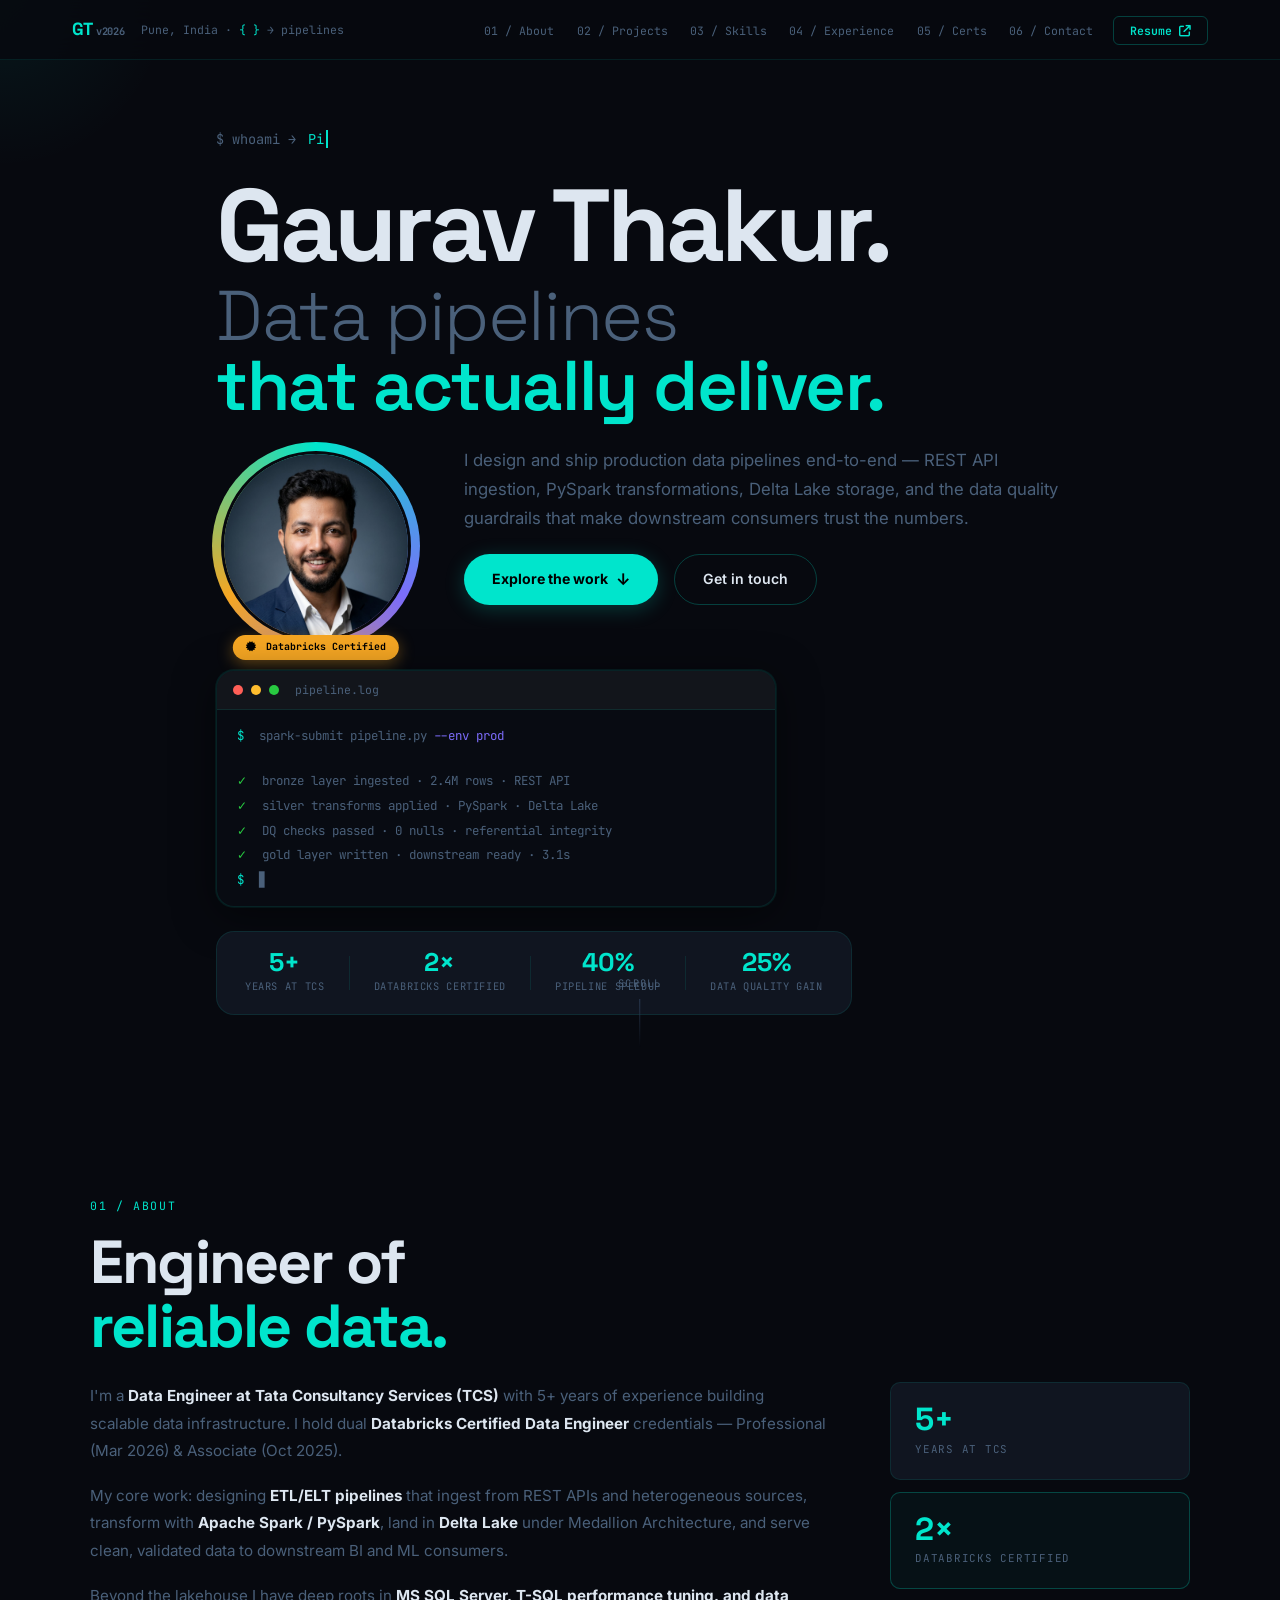
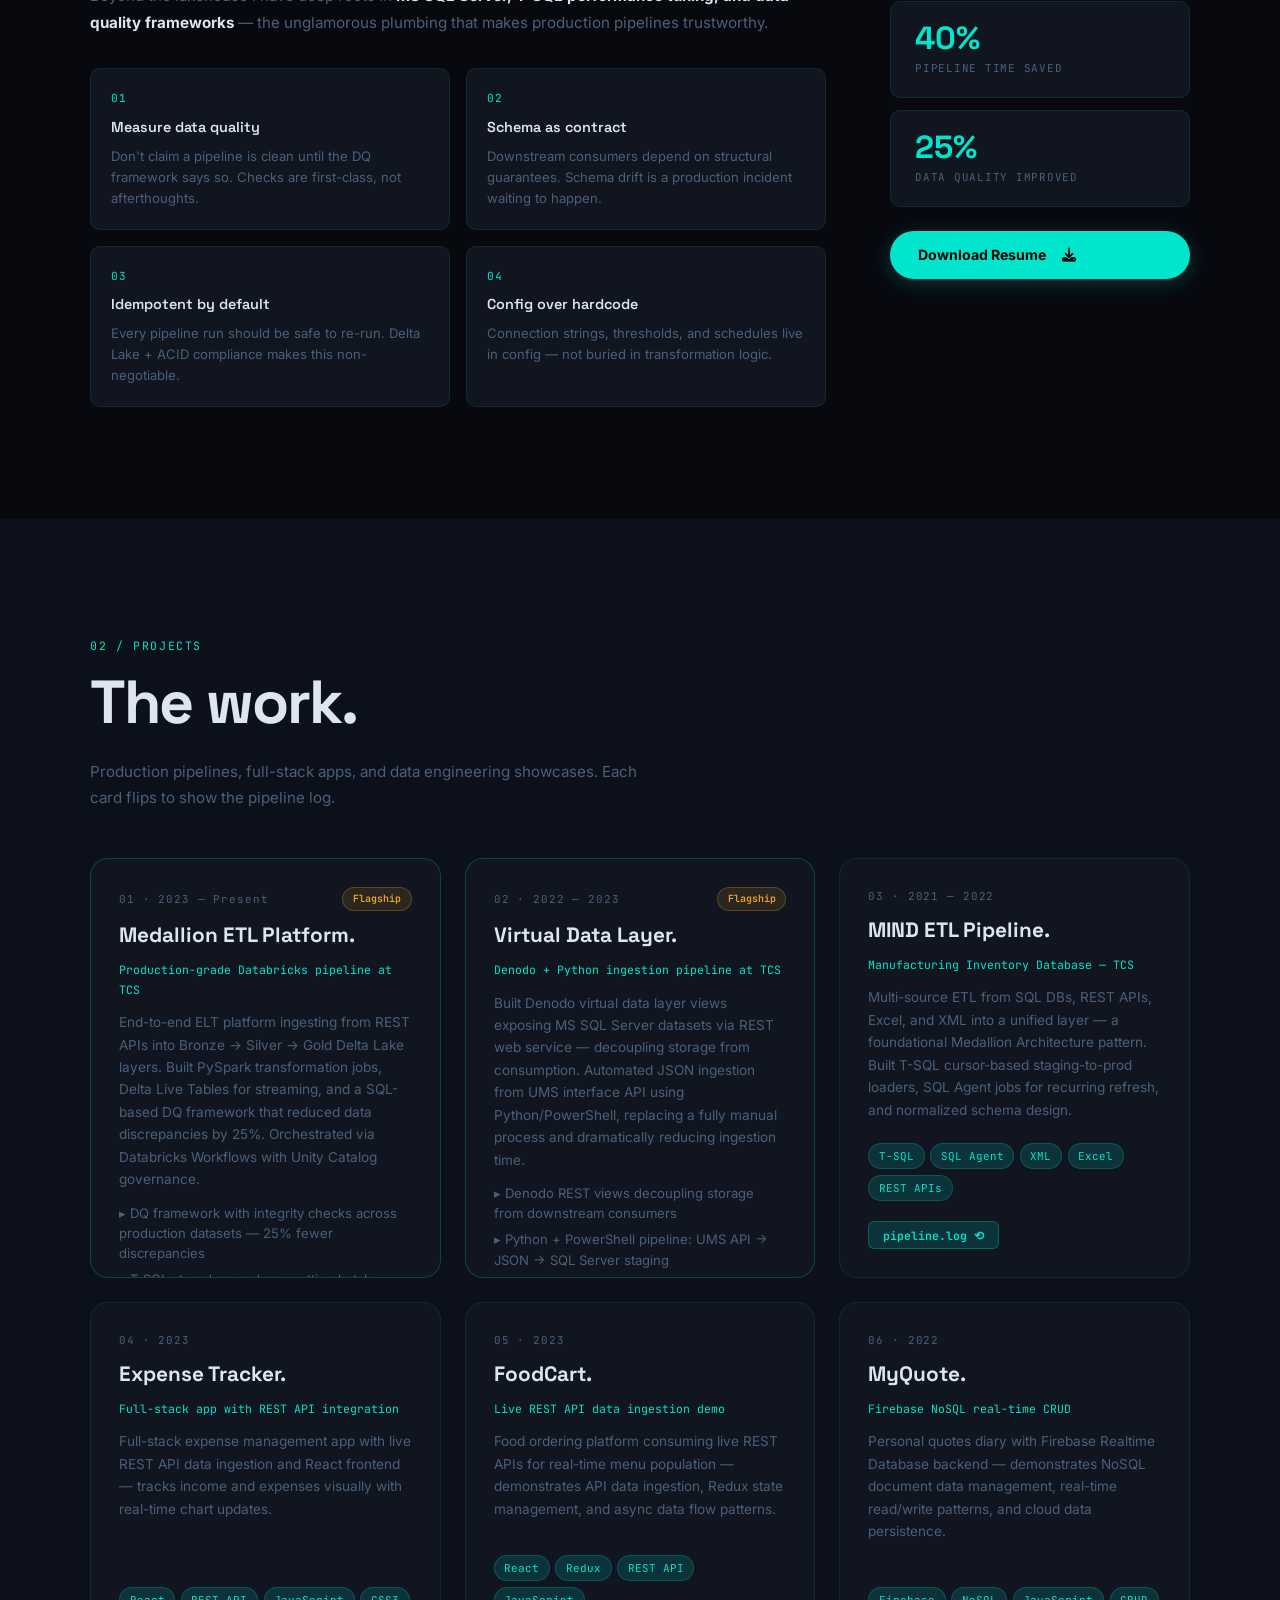
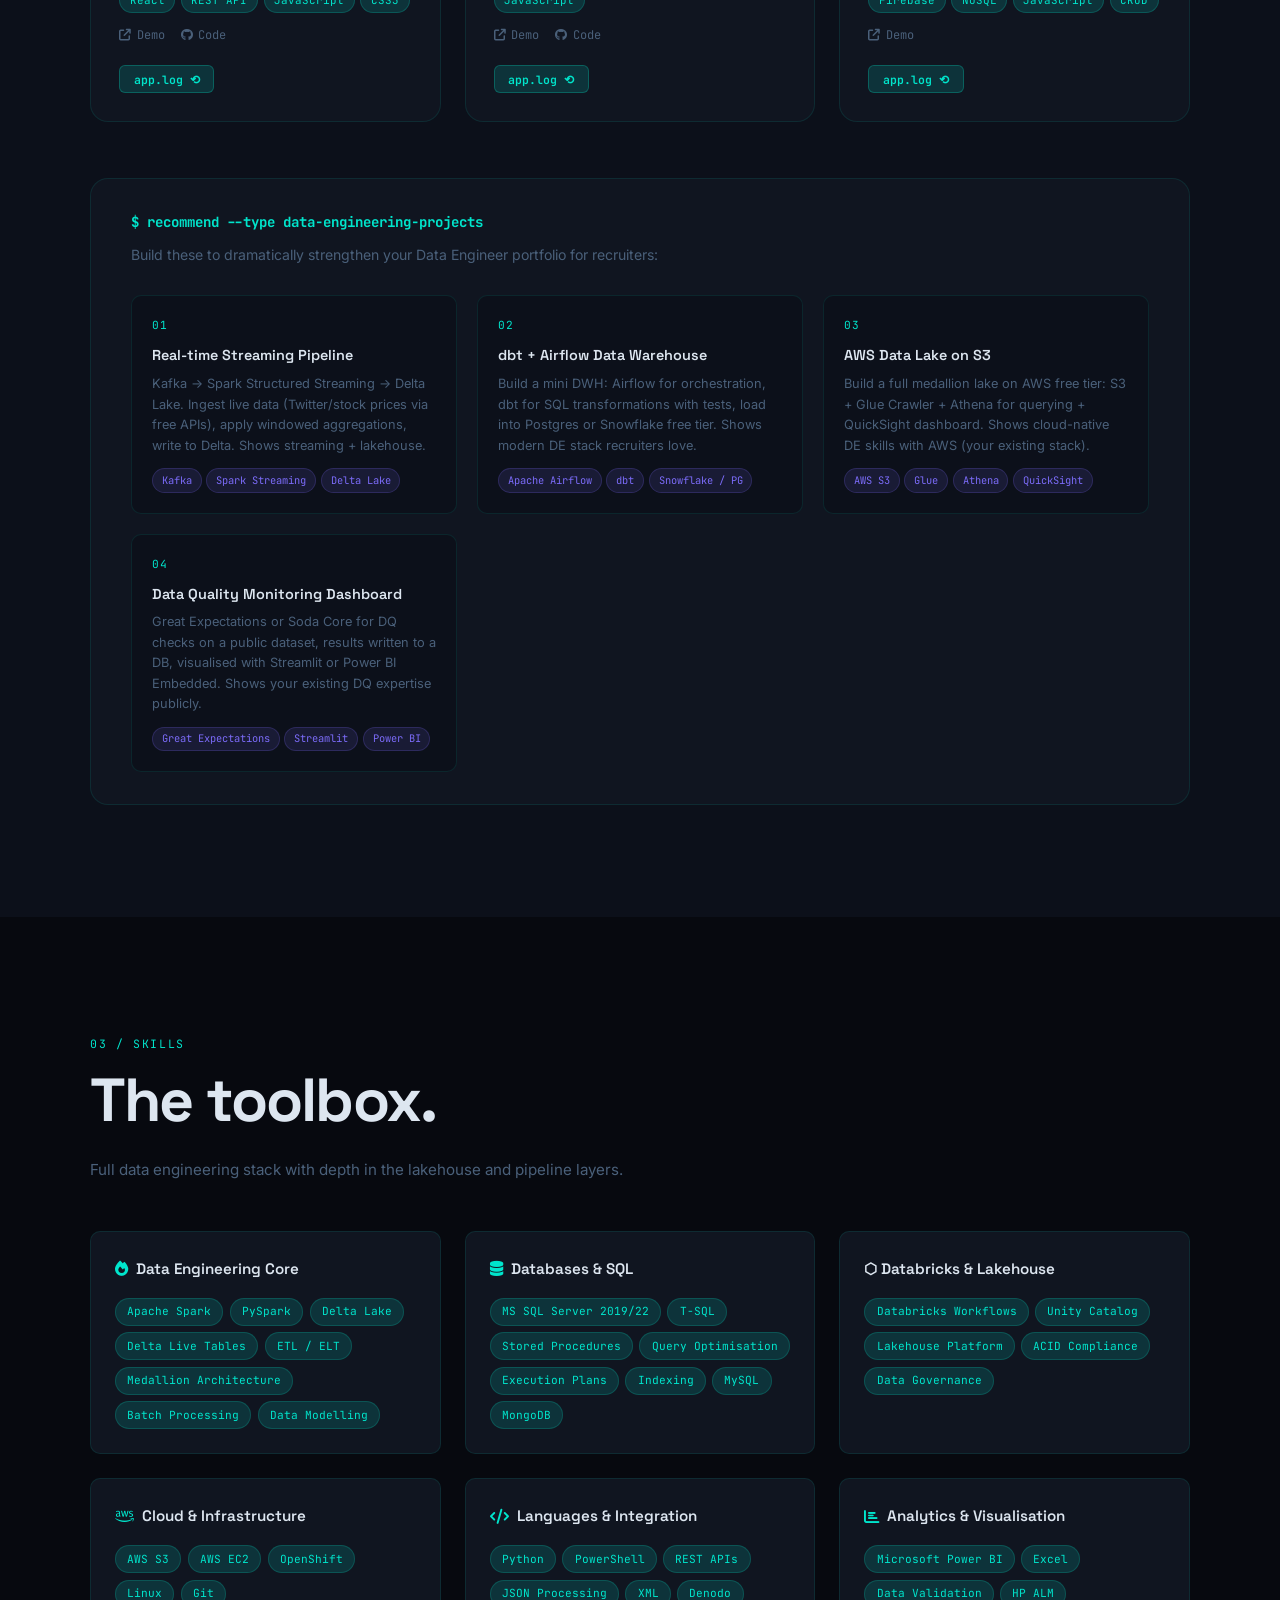
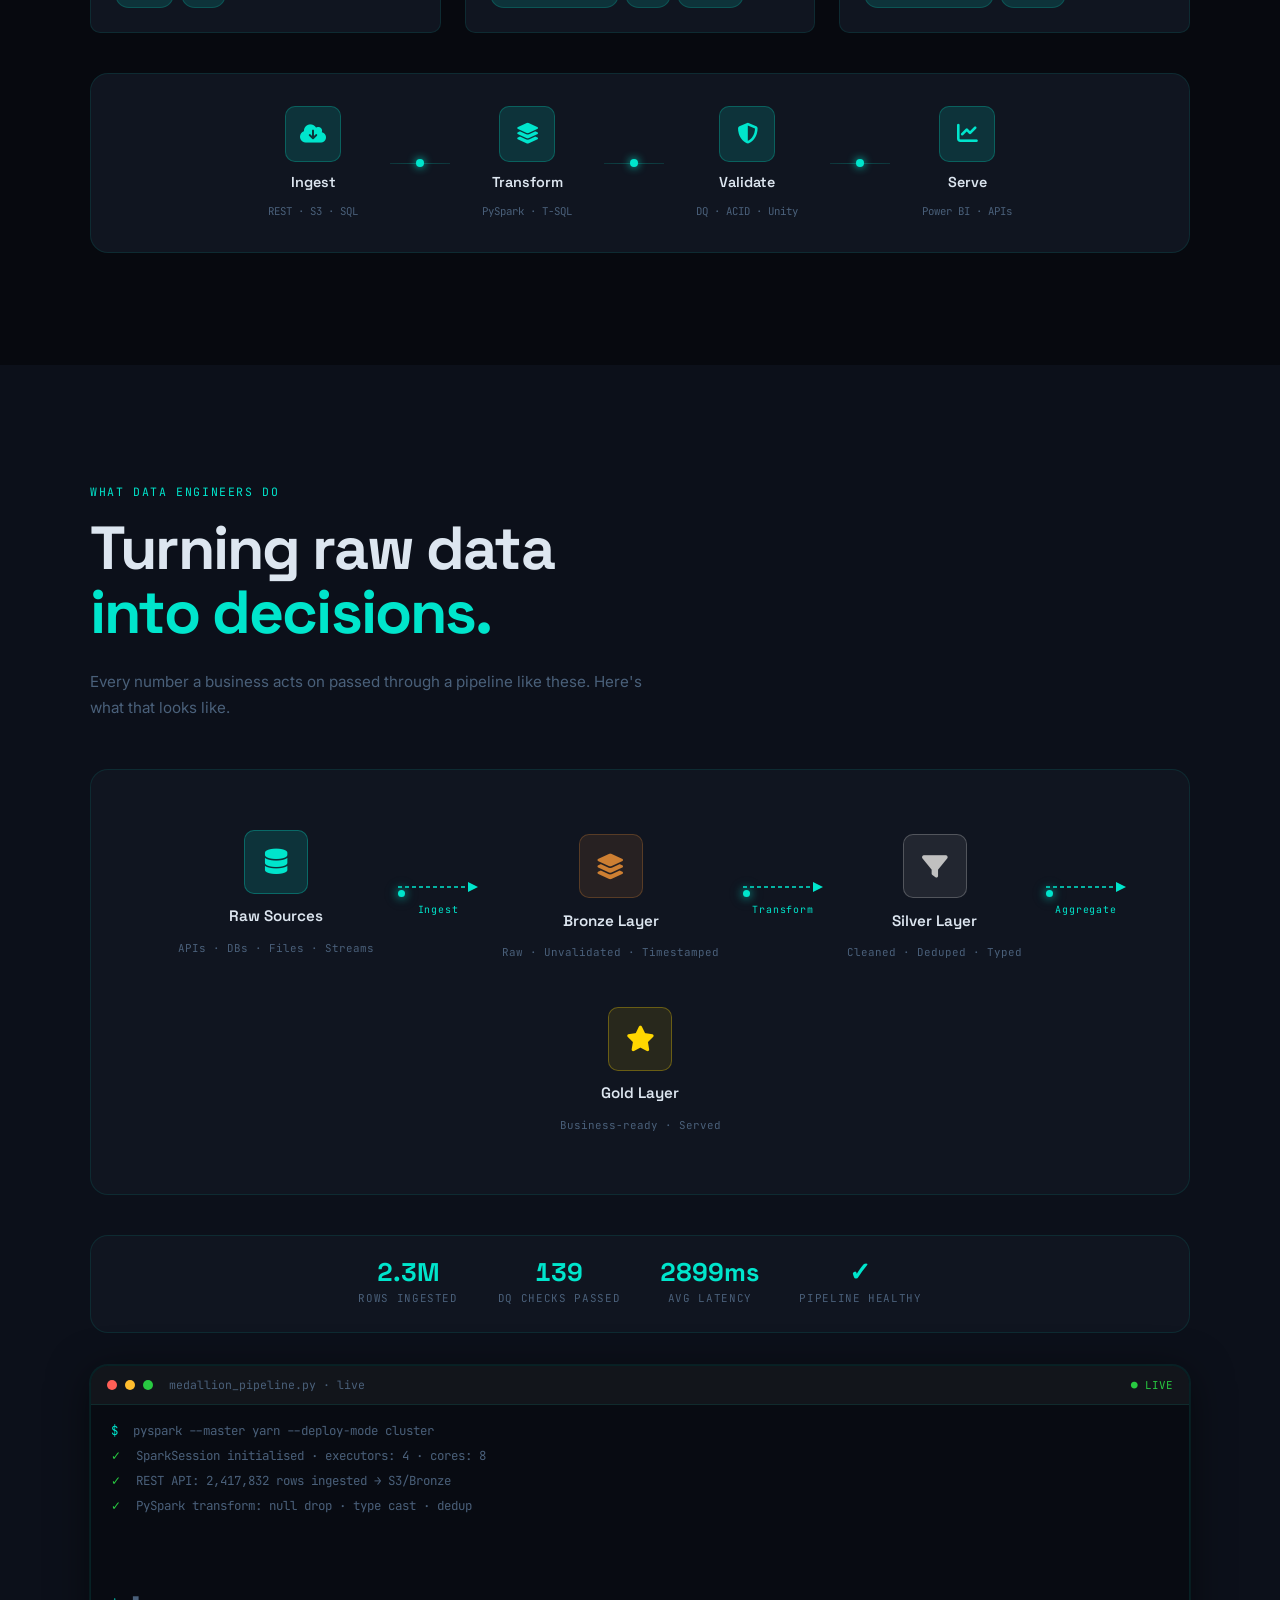
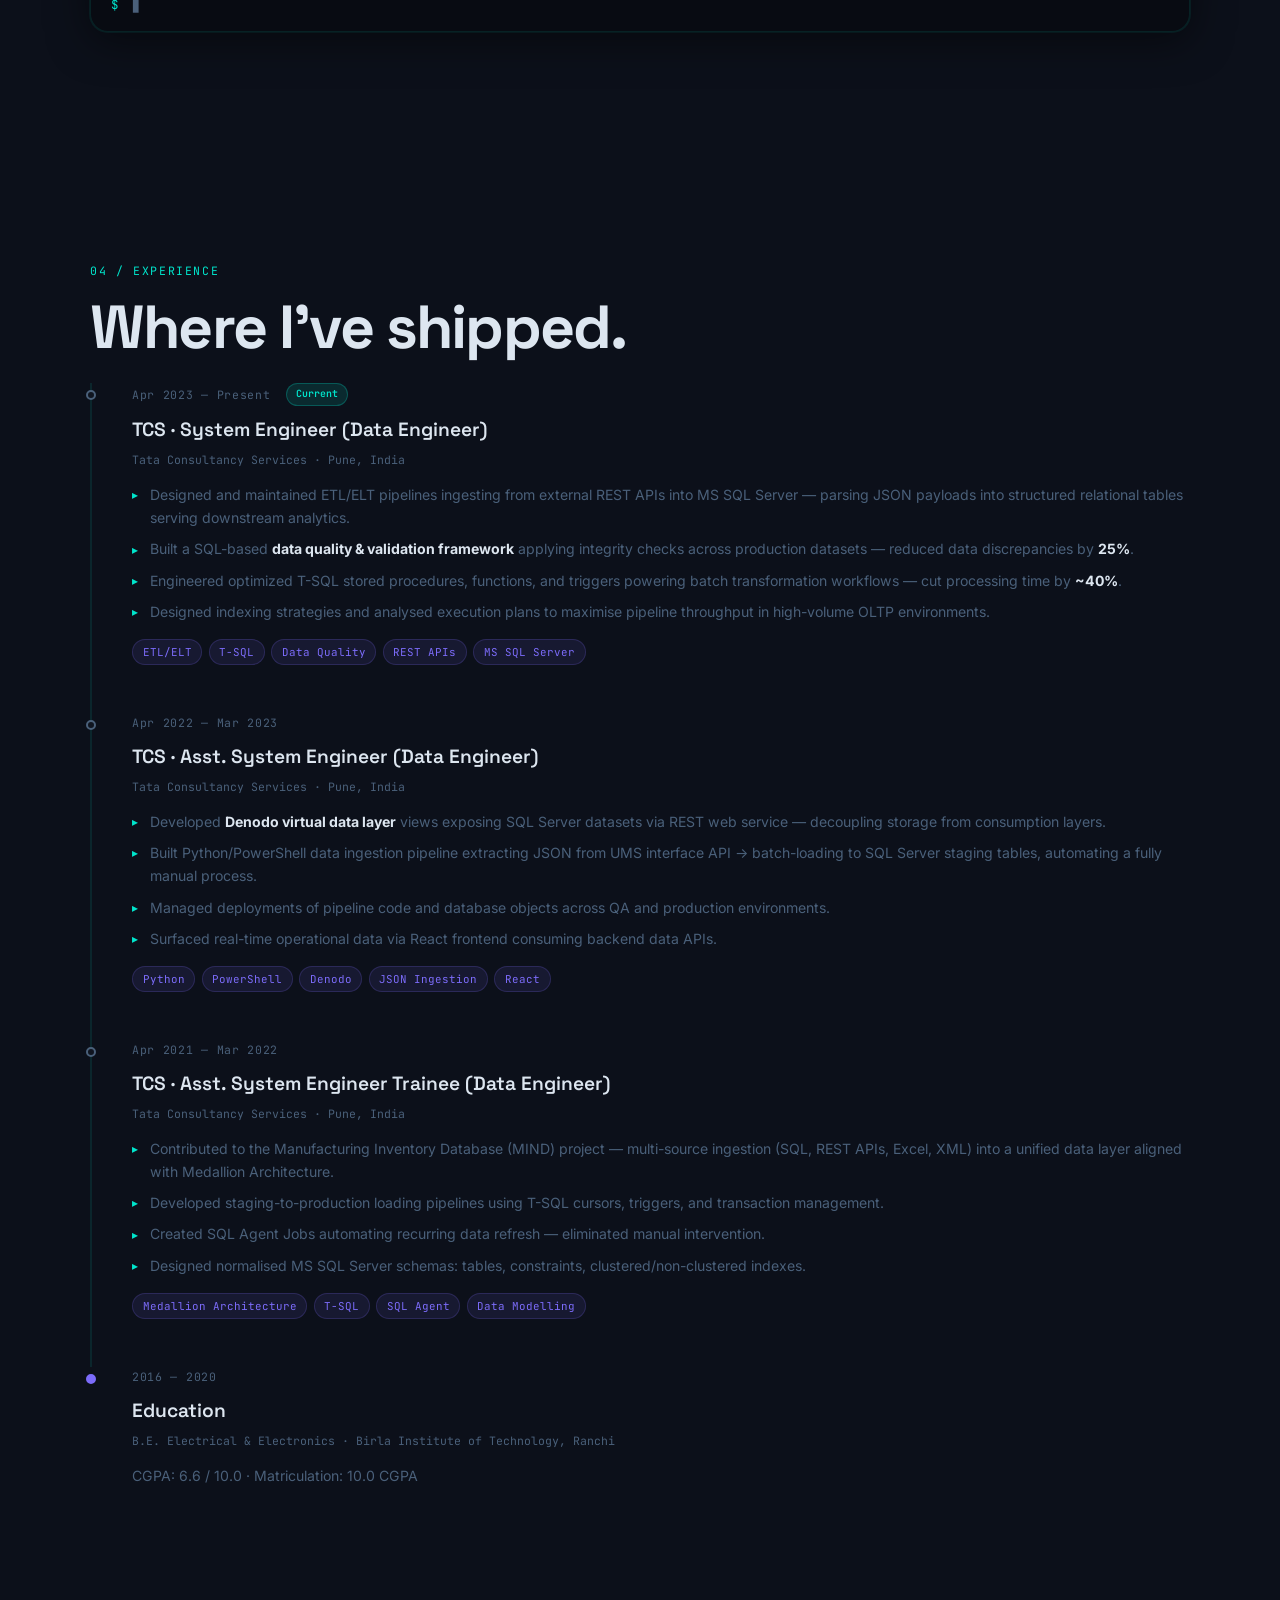
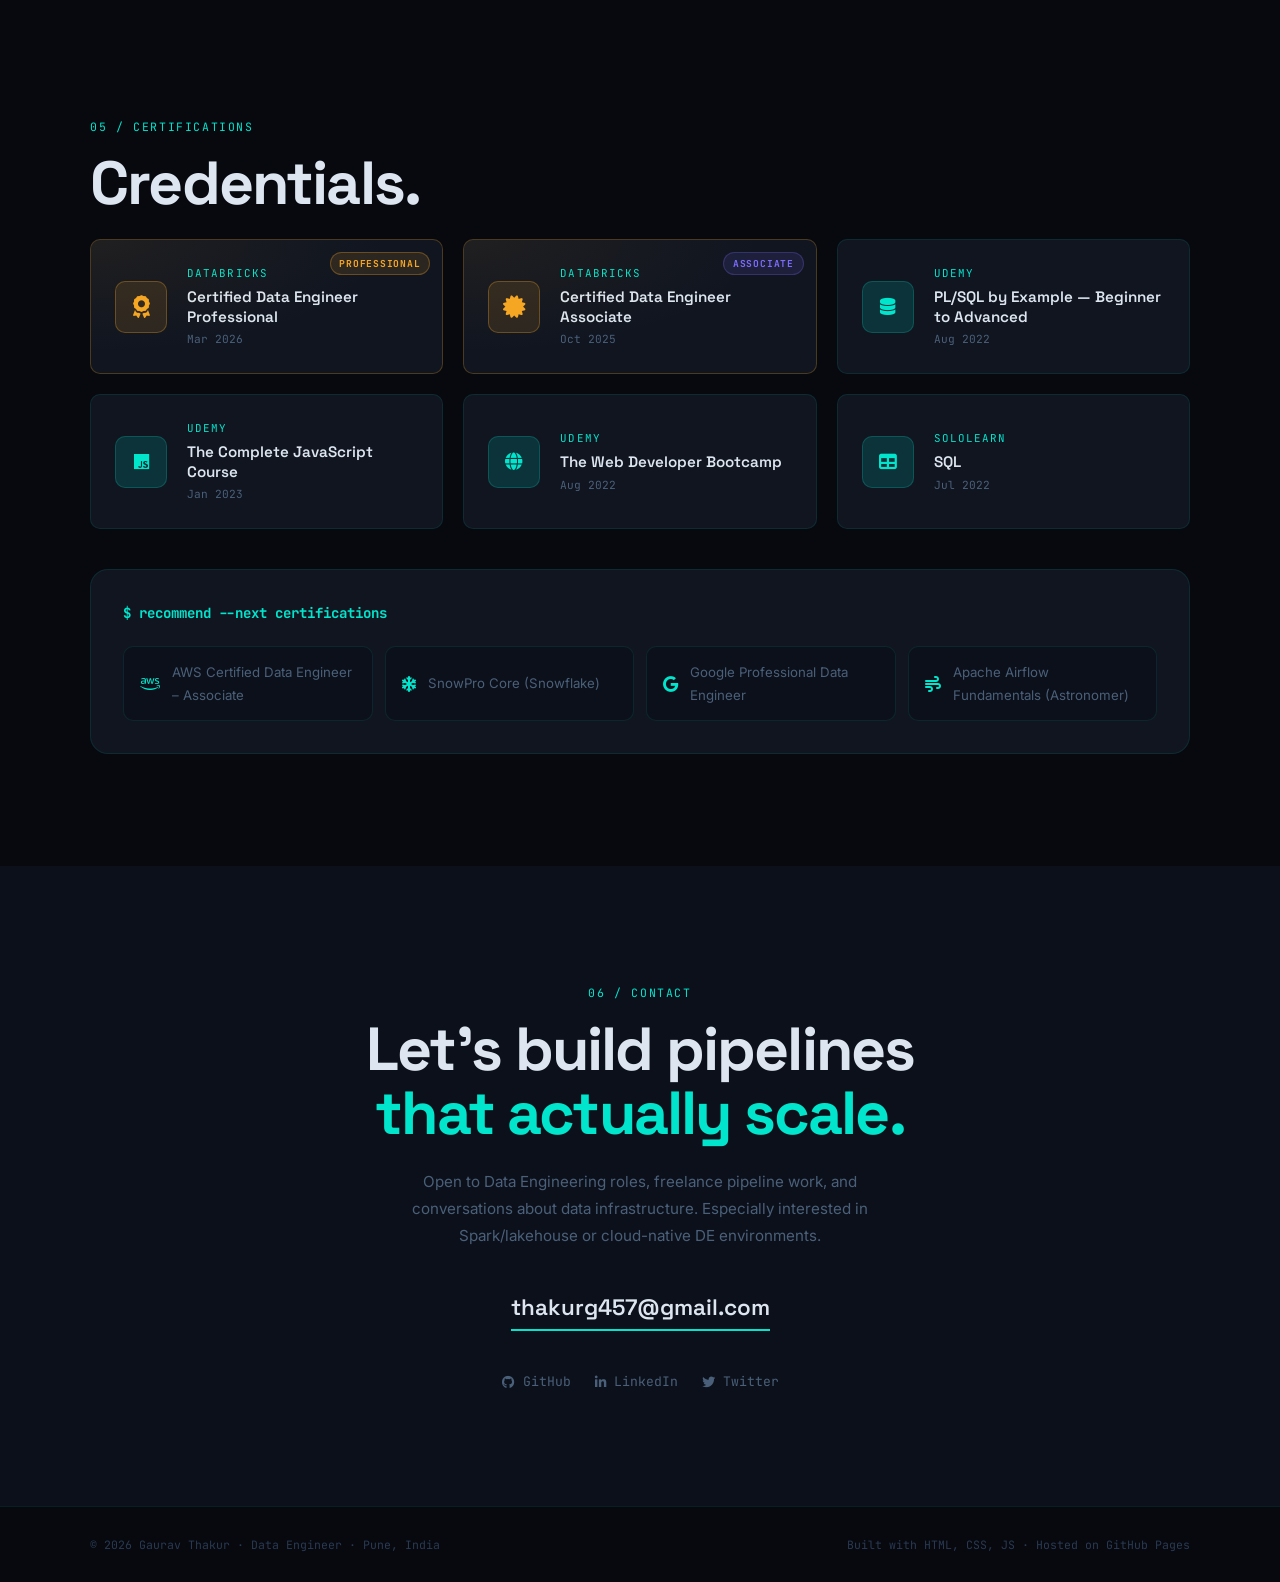
==== commit d59b2f98: "Release 2.0 - data Engineer - push 1.3" ====
--- a/index.html
+++ b/index.html
@@ -2,621 +2,830 @@
 <html lang="en">
 
 <head>
-  <title>Gaurav Thakur | Data Engineer</title>
-
-  <!-- Google Analytics -->
-  <script async src="https://www.googletagmanager.com/gtag/js?id=UA-130937309-1"></script>
-  <script>
-    window.dataLayer = window.dataLayer || [];
-    function gtag() { dataLayer.push(arguments); }
-    gtag('js', new Date());
-    gtag('config', 'UA-130937309-1');
-  </script>
-
+  <title>Gaurav Thakur — Data Engineer</title>
   <meta charset="UTF-8" />
   <meta name="viewport" content="width=device-width, initial-scale=1" />
   <meta name="description"
-    content="Gaurav Thakur — Databricks Certified Data Engineer with 5+ years building scalable pipelines, ETL/ELT workflows, and cloud data solutions at TCS.">
-  <link rel="canonical" href="https://grvthakur.github.io/">
-  <meta property="og:type" content="profile">
-  <meta property="og:title" content="Gaurav Thakur | Data Engineer · Databricks Certified">
-  <meta property="og:description"
-    content="Databricks Certified Data Engineer with 5+ years at TCS. Apache Spark, PySpark, Delta Lake, SQL, AWS.">
-  <meta property="og:url" content="https://grvthakur.github.io/">
-  <meta property="og:image"
-    content="https://raw.githubusercontent.com/grvthakur/grvthakur.github.io/ddddc63f75428be78bc8feb913adc46fd8fa3278/img/IMG_20190310_151157_331.jpg">
-  <meta property="og:site_name" content="Gaurav Thakur | Data Engineer">
-  <meta name="twitter:card" content="summary_large_image">
-  <meta name="twitter:title" content="Gaurav Thakur | Data Engineer · Databricks Certified">
-  <meta name="twitter:site" content="@grv_here">
-  <link rel="icon" href="img/logo.jpg" sizes="32x32">
-
-  <!-- Fonts -->
-  <link rel="preconnect" href="https://fonts.googleapis.com">
-  <link rel="preconnect" href="https://fonts.gstatic.com" crossorigin>
+    content="Gaurav Thakur — Databricks Certified Data Engineer with 5+ years at TCS. Apache Spark, PySpark, Delta Lake, ETL/ELT pipelines, AWS." />
+  <meta property="og:title" content="Gaurav Thakur — Data Engineer" />
+  <meta property="og:description" content="Building data infrastructure that turns raw signals into decisions." />
+  <meta property="og:url" content="https://grvthakur.github.io/" />
+  <link rel="icon" href="img/logo.jpg" sizes="32x32" />
+  <link rel="preconnect" href="https://fonts.googleapis.com" />
+  <link rel="preconnect" href="https://fonts.gstatic.com" crossorigin />
   <link
-    href="https://fonts.googleapis.com/css2?family=Space+Grotesk:wght@300;400;500;600;700&family=Inter:wght@300;400;500;600&family=JetBrains+Mono:wght@400;500&display=swap"
-    rel="stylesheet">
-  <!-- Icons -->
-  <link href="https://cdnjs.cloudflare.com/ajax/libs/font-awesome/6.4.0/css/all.min.css" rel="stylesheet">
-
-  <link rel="stylesheet" href="css/main.css">
+    href="https://fonts.googleapis.com/css2?family=Space+Grotesk:wght@300;400;500;600;700&family=Inter:wght@300;400;500;600&family=JetBrains+Mono:wght@400;500;600&display=swap"
+    rel="stylesheet" />
+  <link href="https://cdnjs.cloudflare.com/ajax/libs/font-awesome/6.4.0/css/all.min.css" rel="stylesheet" />
+  <link rel="stylesheet" href="css/main.css" />
 </head>
 
 <body>
 
-  <!-- ── NAVBAR ── -->
+  <!-- ══ ATOM NETWORK CANVAS ══ -->
+  <canvas id="atom-canvas" aria-hidden="true"></canvas>
+  <!-- ══ CURSOR GLOW ══ -->
+  <div id="cursor-glow" aria-hidden="true"></div>
+  <!-- ══ SCROLL BEAM ══ -->
+  <div id="scroll-beam" aria-hidden="true"></div>
+
+  <!-- ══ NAVBAR ══ -->
   <nav class="navbar" id="navbar">
-    <div class="nav-container">
-      <a href="#home" class="nav-brand">GT</a>
-      <button class="nav-toggle" id="navToggle" aria-label="Toggle menu" aria-expanded="false">
+    <div class="nav-inner">
+      <a href="#home" class="nav-brand">GT<span class="nav-brand-year">v2026</span></a>
+      <span class="nav-meta">Pune, India · <span class="nav-pipe">{ }</span> → pipelines</span>
+      <button class="nav-toggle" id="navToggle" aria-label="Menu" aria-expanded="false">
         <span></span><span></span><span></span>
       </button>
       <ul class="nav-links" id="navLinks">
-        <li><a href="#home" class="nav-link">Home</a></li>
-        <li><a href="#about" class="nav-link">About</a></li>
-        <li><a href="#skills" class="nav-link">Skills</a></li>
-        <li><a href="#experience" class="nav-link">Experience</a></li>
-        <li><a href="#projects" class="nav-link">Projects</a></li>
-        <li><a href="#certifications" class="nav-link">Certs</a></li>
-        <li><a href="#contact" class="nav-link">Contact</a></li>
-        <li><a href="files/grv-resume-web.pdf" class="nav-link nav-resume" target="_blank">Resume <i
+        <li><a href="#about" class="nav-link">01 / About</a></li>
+        <li><a href="#projects" class="nav-link">02 / Projects</a></li>
+        <li><a href="#skills" class="nav-link">03 / Skills</a></li>
+        <li><a href="#experience" class="nav-link">04 / Experience</a></li>
+        <li><a href="#certifications" class="nav-link">05 / Certs</a></li>
+        <li><a href="#contact" class="nav-link">06 / Contact</a></li>
+        <li><a href="files/grv-resume-web.pdf" class="nav-resume" target="_blank">Resume <i
               class="fa-solid fa-arrow-up-right-from-square"></i></a></li>
       </ul>
     </div>
   </nav>
 
-  <!-- ── HERO ── -->
+  <!-- ══ HERO ══ -->
   <section class="hero" id="home">
-    <div class="hero-orb hero-orb-1"></div>
-    <div class="hero-orb hero-orb-2"></div>
-    <div class="hero-orb hero-orb-3"></div>
-    <!-- Pipeline animation nodes -->
-    <div class="pipeline-bg" aria-hidden="true">
-      <div class="pipe-node" style="top:15%;left:8%"><i class="fa-solid fa-database"></i></div>
-      <div class="pipe-node" style="top:72%;left:5%"><i class="fa-solid fa-cloud"></i></div>
-      <div class="pipe-node" style="top:20%;right:7%"><i class="fa-solid fa-bolt"></i></div>
-      <div class="pipe-node" style="top:75%;right:9%"><i class="fa-solid fa-chart-line"></i></div>
-      <div class="pipe-node" style="top:45%;left:3%"><i class="fa-solid fa-code-branch"></i></div>
-      <div class="pipe-node" style="top:50%;right:4%"><i class="fa-solid fa-layer-group"></i></div>
-    </div>
-
-    <div class="hero-content">
-      <p class="hero-eyebrow"><span class="badge-cert"><i class="fa-solid fa-certificate"></i> Databricks
-          Certified</span></p>
-      <h1 class="hero-name">Gaurav Thakur</h1>
-      <h2 class="hero-role">
-        <span class="typewrite" data-period="500"
-          data-type='["Data Engineer @ TCS · 5+ Years.", "Apache Spark & PySpark Developer.", "Delta Lake & Medallion Architecture.", "ETL/ELT Pipeline Architect.", "Databricks Certified Professional."]'>
+    <div class="hero-inner">
+
+      <p class="hero-eyebrow">
+        <span class="mono dim">$ whoami →</span>
+        <span class="hero-role typewrite" data-period="500"
+          data-type='["Data Engineer","Pipeline Architect","Spark Developer","Databricks Professional"]'>
           <span class="wrap"></span>
         </span>
-      </h2>
-      <p class="hero-quote">Building the data infrastructure that turns raw signals into decisions.</p>
-
-      <div class="hero-photo-wrapper">
-        <div class="hero-photo-ring"></div>
-        <img src="img/grv.jpg" alt="Gaurav Thakur" class="hero-photo">
-      </div>
-
+      </p>
+
+      <h1 class="hero-name">
+        Gaurav Thakur.<br />
+        <span class="hero-name-sub">Data pipelines<br />
+          <span class="accent-text">that actually deliver.</span></span>
+      </h1>
+
+      <!-- photo -->
+      <div class="hero-photo-row">
+        <div class="hero-photo-wrap">
+          <div class="hero-photo-ring"></div>
+          <img src="img/grv.jpg" alt="Gaurav Thakur — Data Engineer" class="hero-photo" />
+          <div class="hero-photo-badge"><i class="fa-solid fa-certificate"></i> Databricks Certified</div>
+        </div>
+        <div class="hero-text-col">
+          <p class="hero-desc">
+            I design and ship production data pipelines end-to-end — REST API ingestion, PySpark transformations,
+            Delta Lake storage, and the data quality guardrails that make downstream consumers trust the numbers.
+          </p>
+          <div class="hero-cta-row">
+            <a href="#projects" class="btn-primary">Explore the work <span class="btn-arrow">↓</span></a>
+            <a href="#contact" class="btn-ghost">Get in touch</a>
+          </div><!-- /hero-cta-row -->
+        </div><!-- /hero-text-col -->
+      </div><!-- /hero-photo-row -->
+
+      <!-- terminal log card -->
+      <div class="hero-terminal">
+        <div class="terminal-bar">
+          <span class="t-dot t-red"></span>
+          <span class="t-dot t-yellow"></span>
+          <span class="t-dot t-green"></span>
+          <span class="t-title mono">pipeline.log</span>
+        </div>
+        <div class="terminal-body">
+          <p class="tl"><span class="t-prompt">$</span> spark-submit pipeline.py <span class="t-flag">--env prod</span>
+          </p>
+          <p class="tl"><span class="t-ok">✓</span> bronze layer ingested · 2.4M rows · REST API</p>
+          <p class="tl"><span class="t-ok">✓</span> silver transforms applied · PySpark · Delta Lake</p>
+          <p class="tl"><span class="t-ok">✓</span> DQ checks passed · 0 nulls · referential integrity</p>
+          <p class="tl"><span class="t-ok">✓</span> gold layer written · downstream ready · 3.1s</p>
+          <p class="tl blink-line"><span class="t-prompt">$</span> <span class="cursor">▊</span></p>
+        </div>
+      </div>
+
+      <!-- stats -->
       <div class="hero-stats">
-        <div class="h-stat"><span class="h-stat-n">5+</span><span class="h-stat-l">Years Exp.</span></div>
-        <div class="h-stat-divider"></div>
-        <div class="h-stat"><span class="h-stat-n">2</span><span class="h-stat-l">Databricks Certs</span></div>
-        <div class="h-stat-divider"></div>
-        <div class="h-stat"><span class="h-stat-n">40%</span><span class="h-stat-l">Pipeline Speedup</span></div>
-        <div class="h-stat-divider"></div>
-        <div class="h-stat"><span class="h-stat-n">25%</span><span class="h-stat-l">Data Quality Gain</span></div>
-      </div>
-
-      <div class="hero-socials">
-        <a href="https://github.com/grvthakur" class="social-btn" title="GitHub" target="_blank"><i
-            class="fa-brands fa-github"></i></a>
-        <a href="https://www.linkedin.com/in/gaurav-thakur-749547105/" class="social-btn" title="LinkedIn"
-          target="_blank"><i class="fa-brands fa-linkedin-in"></i></a>
-        <a href="https://twitter.com/grv_here" class="social-btn" title="Twitter" target="_blank"><i
-            class="fa-brands fa-twitter"></i></a>
-        <a href="mailto:thakurg457@gmail.com" class="social-btn" title="Email"><i class="fa-solid fa-envelope"></i></a>
-      </div>
-
-      <div class="hero-cta">
-        <a href="#projects" class="btn-primary">View My Work</a>
-        <a href="#contact" class="btn-ghost">Get In Touch</a>
-      </div>
-    </div>
-
-    <div class="hero-scroll-hint">
-      <span>Scroll</span>
-      <div class="scroll-line"></div>
+        <div class="h-stat"><span class="h-stat-n" data-target="5" data-suffix="+">0+</span><span class="h-stat-l">Years
+            at TCS</span></div>
+        <div class="h-stat-div"></div>
+        <div class="h-stat"><span class="h-stat-n" data-target="2" data-suffix="×">0×</span><span
+            class="h-stat-l">Databricks Certified</span></div>
+        <div class="h-stat-div"></div>
+        <div class="h-stat"><span class="h-stat-n" data-target="40" data-suffix="%">0%</span><span
+            class="h-stat-l">Pipeline Speedup</span></div>
+        <div class="h-stat-div"></div>
+        <div class="h-stat"><span class="h-stat-n" data-target="25" data-suffix="%">0%</span><span class="h-stat-l">Data
+            Quality Gain</span></div>
+      </div>
+
+    </div>
+
+    <div class="scroll-cue">
+      <span class="mono dim">scroll</span>
+      <div class="scroll-line-anim"></div>
     </div>
   </section>
 
-  <!-- ── ABOUT ── -->
-  <section class="section section-about" id="about">
-    <div class="section-container">
-      <div class="section-label">About</div>
-      <h2 class="section-title">Who Am I?</h2>
+  <!-- ══ SECTION BEAM ══ -->
+  <div class="section-beam" id="sectionBeam"></div>
+
+  <!-- ══ 01 / ABOUT ══ -->
+  <section class="section" id="about">
+    <div class="section-inner">
+      <div class="section-eyebrow"><span class="mono">01 / About</span></div>
+      <h2 class="section-heading">Engineer of<br /><em>reliable data.</em></h2>
+
       <div class="about-grid">
         <div class="about-text">
-          <p>I'm a <strong>Data Engineer at Tata Consultancy Services (TCS)</strong> with over 5 years of experience
-            designing and delivering scalable data infrastructure. I hold dual <strong>Databricks Certified Data
-              Engineer</strong> credentials — Professional (Mar 2026) and Associate (Oct 2025) — and specialize in
-            <strong>Apache Spark, PySpark, Delta Lake, and ETL/ELT pipeline architecture</strong> on cloud and
-            on-premise platforms.</p>
-          <p>My work focuses on Medallion Architecture, Delta Live Tables, and Databricks Workflows — building reliable
-            data systems that deliver high-quality data to downstream consumers at scale. Beyond the lakehouse, I've
-            built strong foundations in <strong>MS SQL Server, T-SQL performance tuning, REST API ingestion, and data
-              governance with Unity Catalog</strong>.</p>
-          <p>I graduated in Electrical & Electronics Engineering from <strong>Birla Institute of Technology,
-              Ranchi</strong>, which taught me to think in systems — a mindset that translates well to data engineering.
-          </p>
-          <div class="about-github">
-            <iframe src="https://ghbtns.com/github-btn.html?user=grvthakur&type=follow&count=true&size=large"
-              frameborder="0" scrolling="0" width="200px" height="35px"></iframe>
-          </div>
-          <a href="files/grv-resume-web.pdf" class="btn-primary" target="_blank">Download Resume <i
-              class="fa-solid fa-download"></i></a>
-        </div>
-        <div class="about-visual">
-          <div class="about-card-stack">
-            <div class="about-stat-card">
-              <span class="stat-number">5+</span>
-              <span class="stat-label">Years at TCS</span>
-            </div>
-            <div class="about-stat-card">
-              <span class="stat-number">2×</span>
-              <span class="stat-label">Databricks Certified</span>
-            </div>
-            <div class="about-stat-card">
-              <span class="stat-number">40%</span>
-              <span class="stat-label">Pipeline Time Saved</span>
-            </div>
-            <div class="about-stat-card">
-              <span class="stat-number">25%</span>
-              <span class="stat-label">Data Quality Improved</span>
-            </div>
-          </div>
+          <p>I'm a <strong>Data Engineer at Tata Consultancy Services (TCS)</strong> with 5+ years of experience
+            building scalable data infrastructure. I hold dual <strong>Databricks Certified Data Engineer</strong>
+            credentials — Professional (Mar 2026) &amp; Associate (Oct 2025).</p>
+
+          <p>My core work: designing <strong>ETL/ELT pipelines</strong> that ingest from REST APIs and heterogeneous
+            sources, transform with <strong>Apache Spark / PySpark</strong>, land in <strong>Delta Lake</strong> under
+            Medallion Architecture, and serve clean, validated data to downstream BI and ML consumers.</p>
+
+          <p>Beyond the lakehouse I have deep roots in <strong>MS SQL Server, T-SQL performance tuning,
+              and data quality frameworks</strong> — the unglamorous plumbing that makes production pipelines
+            trustworthy.</p>
+
+          <div class="about-principles">
+            <div class="principle-card">
+              <span class="principle-num mono">01</span>
+              <h4>Measure data quality</h4>
+              <p>Don't claim a pipeline is clean until the DQ framework says so. Checks are first-class, not
+                afterthoughts.</p>
+            </div>
+            <div class="principle-card">
+              <span class="principle-num mono">02</span>
+              <h4>Schema as contract</h4>
+              <p>Downstream consumers depend on structural guarantees. Schema drift is a production incident waiting to
+                happen.</p>
+            </div>
+            <div class="principle-card">
+              <span class="principle-num mono">03</span>
+              <h4>Idempotent by default</h4>
+              <p>Every pipeline run should be safe to re-run. Delta Lake + ACID compliance makes this non-negotiable.
+              </p>
+            </div>
+            <div class="principle-card">
+              <span class="principle-num mono">04</span>
+              <h4>Config over hardcode</h4>
+              <p>Connection strings, thresholds, and schedules live in config — not buried in transformation logic.</p>
+            </div>
+          </div>
+        </div>
+
+        <div class="about-aside">
+          <div class="stat-stack">
+            <div class="stat-card"><span class="stat-n" data-target="5" data-suffix="+">0</span><span
+                class="stat-l">Years at TCS</span></div>
+            <div class="stat-card accent-card"><span class="stat-n" data-target="2" data-suffix="×">0</span><span
+                class="stat-l">Databricks Certified</span></div>
+            <div class="stat-card"><span class="stat-n" data-target="40" data-suffix="%">0</span><span
+                class="stat-l">Pipeline Time Saved</span></div>
+            <div class="stat-card"><span class="stat-n" data-target="25" data-suffix="%">0</span><span
+                class="stat-l">Data Quality Improved</span></div>
+          </div>
+          <a href="files/grv-resume-web.pdf" class="btn-primary" target="_blank"
+            style="margin-top:1.5rem;display:inline-flex">
+            Download Resume <i class="fa-solid fa-download" style="margin-left:.5rem"></i>
+          </a>
         </div>
       </div>
     </div>
   </section>
 
-  <!-- ── SKILLS ── -->
-  <section class="section section-skills" id="skills">
-    <div class="section-container">
-      <div class="section-label">Skills</div>
-      <h2 class="section-title">Technical Stack</h2>
-
-      <div class="skills-grid">
-
-        <div class="skill-category">
-          <div class="skill-cat-header">
-            <span class="skill-cat-icon"><i class="fa-solid fa-fire"></i></span>
-            <h3>Data Engineering Core</h3>
-          </div>
+  <!-- ══ 02 / PROJECTS ══ -->
+  <section class="section section-dark" id="projects">
+    <div class="section-inner">
+      <div class="section-eyebrow"><span class="mono">02 / Projects</span></div>
+      <h2 class="section-heading">The work.</h2>
+      <p class="section-sub">Production pipelines, full-stack apps, and data engineering showcases. Each card flips to
+        show the pipeline log.</p>
+
+      <!-- Project cards grid -->
+      <div class="projects-grid">
+
+        <!-- PROJ 1 — Medallion ETL -->
+        <div class="proj-card featured" id="proj1">
+          <div class="proj-front">
+            <div class="proj-meta">
+              <span class="proj-num mono">01 · 2023 — Present</span>
+              <span class="proj-badge">Flagship</span>
+            </div>
+            <h3 class="proj-title">Medallion ETL Platform.</h3>
+            <p class="proj-tagline">Production-grade Databricks pipeline at TCS</p>
+            <p class="proj-desc">End-to-end ELT platform ingesting from REST APIs into Bronze → Silver → Gold Delta Lake
+              layers.
+              Built PySpark transformation jobs, Delta Live Tables for streaming, and a SQL-based DQ framework that
+              reduced
+              data discrepancies by 25%. Orchestrated via Databricks Workflows with Unity Catalog governance.</p>
+            <ul class="proj-bullets">
+              <li>▸ DQ framework with integrity checks across production datasets — 25% fewer discrepancies</li>
+              <li>▸ T-SQL stored procedures cutting batch processing time by ~40%</li>
+              <li>▸ Indexing strategies &amp; execution plan analysis for high-volume OLTP</li>
+              <li>▸ REST API → JSON parsing → structured relational tables pipeline</li>
+            </ul>
+            <div class="proj-tech-row">
+              <span>Apache Spark</span><span>PySpark</span><span>Delta Lake</span>
+              <span>Databricks</span><span>Unity Catalog</span><span>MS SQL Server</span>
+            </div>
+            <button class="flip-btn" onclick="flipCard('proj1')">pipeline.log <span>⟲</span></button>
+          </div>
+          <div class="proj-back">
+            <div class="terminal-bar">
+              <span class="t-dot t-red"></span><span class="t-dot t-yellow"></span><span class="t-dot t-green"></span>
+              <span class="t-title mono">medallion.log</span>
+            </div>
+            <div class="terminal-body">
+              <p class="tl"><span class="t-prompt">$</span> dbx workflow run --job medallion-daily</p>
+              <p class="tl"><span class="t-ok">✓</span> bronze: 2.4M rows ingested · REST API · S3</p>
+              <p class="tl"><span class="t-ok">✓</span> silver: PySpark transforms · dedup · type cast</p>
+              <p class="tl"><span class="t-ok">✓</span> DQ: 0 null PKs · ref integrity ✓ · ACID commit</p>
+              <p class="tl"><span class="t-ok">✓</span> gold: aggregates written · Power BI ready</p>
+              <p class="tl"><span class="t-stat">discrepancies ↓25% · batch time ↓40%</span></p>
+            </div>
+            <button class="flip-btn" onclick="flipCard('proj1')">← back</button>
+          </div>
+        </div>
+
+        <!-- PROJ 2 — Denodo Virtual Layer -->
+        <div class="proj-card featured" id="proj2">
+          <div class="proj-front">
+            <div class="proj-meta">
+              <span class="proj-num mono">02 · 2022 — 2023</span>
+              <span class="proj-badge">Flagship</span>
+            </div>
+            <h3 class="proj-title">Virtual Data Layer.</h3>
+            <p class="proj-tagline">Denodo + Python ingestion pipeline at TCS</p>
+            <p class="proj-desc">Built Denodo virtual data layer views exposing MS SQL Server datasets via REST web
+              service —
+              decoupling storage from consumption. Automated JSON ingestion from UMS interface API using
+              Python/PowerShell,
+              replacing a fully manual process and dramatically reducing ingestion time.</p>
+            <ul class="proj-bullets">
+              <li>▸ Denodo REST views decoupling storage from downstream consumers</li>
+              <li>▸ Python + PowerShell pipeline: UMS API → JSON → SQL Server staging</li>
+              <li>▸ Managed QA → prod deployments ensuring cross-env data consistency</li>
+              <li>▸ React frontend surfacing real-time operational data via backend APIs</li>
+            </ul>
+            <div class="proj-tech-row">
+              <span>Python</span><span>PowerShell</span><span>Denodo</span>
+              <span>REST APIs</span><span>MS SQL Server</span><span>React</span>
+            </div>
+            <button class="flip-btn" onclick="flipCard('proj2')">pipeline.log <span>⟲</span></button>
+          </div>
+          <div class="proj-back">
+            <div class="terminal-bar">
+              <span class="t-dot t-red"></span><span class="t-dot t-yellow"></span><span class="t-dot t-green"></span>
+              <span class="t-title mono">virtual-layer.log</span>
+            </div>
+            <div class="terminal-body">
+              <p class="tl"><span class="t-prompt">$</span> python ingest_ums.py --batch full</p>
+              <p class="tl"><span class="t-ok">✓</span> UMS API connected · auth header valid</p>
+              <p class="tl"><span class="t-ok">✓</span> JSON payload parsed · 18 fields mapped</p>
+              <p class="tl"><span class="t-ok">✓</span> staging load complete · 94K rows</p>
+              <p class="tl"><span class="t-ok">✓</span> Denodo view refreshed · REST endpoint live</p>
+              <p class="tl"><span class="t-stat">manual process → fully automated</span></p>
+            </div>
+            <button class="flip-btn" onclick="flipCard('proj2')">← back</button>
+          </div>
+        </div>
+
+        <!-- PROJ 3 — MIND ETL -->
+        <div class="proj-card" id="proj3">
+          <div class="proj-front">
+            <div class="proj-meta">
+              <span class="proj-num mono">03 · 2021 — 2022</span>
+            </div>
+            <h3 class="proj-title">MIND ETL Pipeline.</h3>
+            <p class="proj-tagline">Manufacturing Inventory Database — TCS</p>
+            <p class="proj-desc">Multi-source ETL from SQL DBs, REST APIs, Excel, and XML into a unified layer —
+              a foundational Medallion Architecture pattern. Built T-SQL cursor-based staging-to-prod loaders,
+              SQL Agent jobs for recurring refresh, and normalized schema design.</p>
+            <div class="proj-tech-row">
+              <span>T-SQL</span><span>SQL Agent</span><span>XML</span><span>Excel</span><span>REST APIs</span>
+            </div>
+            <button class="flip-btn" onclick="flipCard('proj3')">pipeline.log <span>⟲</span></button>
+          </div>
+          <div class="proj-back">
+            <div class="terminal-bar">
+              <span class="t-dot t-red"></span><span class="t-dot t-yellow"></span><span class="t-dot t-green"></span>
+              <span class="t-title mono">mind-etl.log</span>
+            </div>
+            <div class="terminal-body">
+              <p class="tl"><span class="t-prompt">$</span> sql-agent job run MIND_DAILY_REFRESH</p>
+              <p class="tl"><span class="t-ok">✓</span> sources: SQL · REST · Excel · XML</p>
+              <p class="tl"><span class="t-ok">✓</span> staging load · cursor batch · tx commit</p>
+              <p class="tl"><span class="t-ok">✓</span> prod promoted · ref integrity checked</p>
+              <p class="tl"><span class="t-stat">manual refresh → scheduled automation</span></p>
+            </div>
+            <button class="flip-btn" onclick="flipCard('proj3')">← back</button>
+          </div>
+        </div>
+
+        <!-- PROJ 4 — Expense Tracker -->
+        <div class="proj-card" id="proj4">
+          <div class="proj-front">
+            <div class="proj-meta">
+              <span class="proj-num mono">04 · 2023</span>
+            </div>
+            <h3 class="proj-title">Expense Tracker.</h3>
+            <p class="proj-tagline">Full-stack app with REST API integration</p>
+            <p class="proj-desc">Full-stack expense management app with live REST API data ingestion and React frontend
+              —
+              tracks income and expenses visually with real-time chart updates.</p>
+            <div class="proj-tech-row">
+              <span>React</span><span>REST API</span><span>JavaScript</span><span>CSS3</span>
+            </div>
+            <div class="proj-links">
+              <a href="https://grvthakur.github.io/Expense-Tracker/" target="_blank"><i
+                  class="fa-solid fa-arrow-up-right-from-square"></i> Demo</a>
+              <a href="https://github.com/grvthakur/ExpenseTracker" target="_blank"><i class="fa-brands fa-github"></i>
+                Code</a>
+            </div>
+            <button class="flip-btn" onclick="flipCard('proj4')">app.log <span>⟲</span></button>
+          </div>
+          <div class="proj-back">
+            <div class="terminal-bar">
+              <span class="t-dot t-red"></span><span class="t-dot t-yellow"></span><span class="t-dot t-green"></span>
+              <span class="t-title mono">expense-tracker.log</span>
+            </div>
+            <div class="terminal-body">
+              <p class="tl"><span class="t-prompt">$</span> npm start</p>
+              <p class="tl"><span class="t-ok">✓</span> React app compiled · localhost:3000</p>
+              <p class="tl"><span class="t-ok">✓</span> REST API connected · live data</p>
+              <p class="tl"><span class="t-ok">✓</span> charts rendered · income vs expense</p>
+            </div>
+            <button class="flip-btn" onclick="flipCard('proj4')">← back</button>
+          </div>
+        </div>
+
+        <!-- PROJ 5 — FoodCart -->
+        <div class="proj-card" id="proj5">
+          <div class="proj-front">
+            <div class="proj-meta">
+              <span class="proj-num mono">05 · 2023</span>
+            </div>
+            <h3 class="proj-title">FoodCart.</h3>
+            <p class="proj-tagline">Live REST API data ingestion demo</p>
+            <p class="proj-desc">Food ordering platform consuming live REST APIs for real-time menu population —
+              demonstrates API data ingestion, Redux state management, and async data flow patterns.</p>
+            <div class="proj-tech-row">
+              <span>React</span><span>Redux</span><span>REST API</span><span>JavaScript</span>
+            </div>
+            <div class="proj-links">
+              <a href="https://grvthakur.github.io/FOODCart/" target="_blank"><i
+                  class="fa-solid fa-arrow-up-right-from-square"></i> Demo</a>
+              <a href="https://github.com/grvthakur/FOODCart" target="_blank"><i class="fa-brands fa-github"></i>
+                Code</a>
+            </div>
+            <button class="flip-btn" onclick="flipCard('proj5')">app.log <span>⟲</span></button>
+          </div>
+          <div class="proj-back">
+            <div class="terminal-bar">
+              <span class="t-dot t-red"></span><span class="t-dot t-yellow"></span><span class="t-dot t-green"></span>
+              <span class="t-title mono">foodcart.log</span>
+            </div>
+            <div class="terminal-body">
+              <p class="tl"><span class="t-prompt">$</span> npm start</p>
+              <p class="tl"><span class="t-ok">✓</span> REST API polled · menu data live</p>
+              <p class="tl"><span class="t-ok">✓</span> Redux store hydrated · 42 items</p>
+              <p class="tl"><span class="t-ok">✓</span> cart state managed · order ready</p>
+            </div>
+            <button class="flip-btn" onclick="flipCard('proj5')">← back</button>
+          </div>
+        </div>
+
+        <!-- PROJ 6 — MyQuote / Firebase -->
+        <div class="proj-card" id="proj6">
+          <div class="proj-front">
+            <div class="proj-meta">
+              <span class="proj-num mono">06 · 2022</span>
+            </div>
+            <h3 class="proj-title">MyQuote.</h3>
+            <p class="proj-tagline">Firebase NoSQL real-time CRUD</p>
+            <p class="proj-desc">Personal quotes diary with Firebase Realtime Database backend — demonstrates
+              NoSQL document data management, real-time read/write patterns, and cloud data persistence.</p>
+            <div class="proj-tech-row">
+              <span>Firebase</span><span>NoSQL</span><span>JavaScript</span><span>CRUD</span>
+            </div>
+            <div class="proj-links">
+              <a href="https://quoteapp-7b81c.web.app/quotes" target="_blank"><i
+                  class="fa-solid fa-arrow-up-right-from-square"></i> Demo</a>
+            </div>
+            <button class="flip-btn" onclick="flipCard('proj6')">app.log <span>⟲</span></button>
+          </div>
+          <div class="proj-back">
+            <div class="terminal-bar">
+              <span class="t-dot t-red"></span><span class="t-dot t-yellow"></span><span class="t-dot t-green"></span>
+              <span class="t-title mono">myquote.log</span>
+            </div>
+            <div class="terminal-body">
+              <p class="tl"><span class="t-prompt">$</span> firebase deploy</p>
+              <p class="tl"><span class="t-ok">✓</span> Firestore rules deployed</p>
+              <p class="tl"><span class="t-ok">✓</span> real-time listener active</p>
+              <p class="tl"><span class="t-ok">✓</span> CRUD operations verified</p>
+            </div>
+            <button class="flip-btn" onclick="flipCard('proj6')">← back</button>
+          </div>
+        </div>
+
+      </div><!-- /projects-grid -->
+
+      <!-- DE Project Recommendations -->
+      <div class="project-recs">
+        <h3 class="recs-title"><span class="mono accent-text">$ recommend --type data-engineering-projects</span></h3>
+        <p class="recs-sub">Build these to dramatically strengthen your Data Engineer portfolio for recruiters:</p>
+        <div class="recs-grid">
+          <div class="rec-card">
+            <span class="rec-num mono">01</span>
+            <h4>Real-time Streaming Pipeline</h4>
+            <p>Kafka → Spark Structured Streaming → Delta Lake. Ingest live data (Twitter/stock prices via free APIs),
+              apply windowed aggregations, write to Delta. Shows streaming + lakehouse.</p>
+            <div class="rec-tech"><span>Kafka</span><span>Spark Streaming</span><span>Delta Lake</span></div>
+          </div>
+          <div class="rec-card">
+            <span class="rec-num mono">02</span>
+            <h4>dbt + Airflow Data Warehouse</h4>
+            <p>Build a mini DWH: Airflow for orchestration, dbt for SQL transformations with tests, load into Postgres
+              or Snowflake free tier. Shows modern DE stack recruiters love.</p>
+            <div class="rec-tech"><span>Apache Airflow</span><span>dbt</span><span>Snowflake / PG</span></div>
+          </div>
+          <div class="rec-card">
+            <span class="rec-num mono">03</span>
+            <h4>AWS Data Lake on S3</h4>
+            <p>Build a full medallion lake on AWS free tier: S3 + Glue Crawler + Athena for querying + QuickSight
+              dashboard. Shows cloud-native DE skills with AWS (your existing stack).</p>
+            <div class="rec-tech"><span>AWS S3</span><span>Glue</span><span>Athena</span><span>QuickSight</span></div>
+          </div>
+          <div class="rec-card">
+            <span class="rec-num mono">04</span>
+            <h4>Data Quality Monitoring Dashboard</h4>
+            <p>Great Expectations or Soda Core for DQ checks on a public dataset, results written to a DB, visualised
+              with Streamlit or Power BI Embedded. Shows your existing DQ expertise publicly.</p>
+            <div class="rec-tech"><span>Great Expectations</span><span>Streamlit</span><span>Power BI</span></div>
+          </div>
+        </div>
+      </div>
+
+    </div>
+  </section>
+
+  <!-- ══ 03 / SKILLS ══ -->
+  <section class="section" id="skills">
+    <div class="section-inner">
+      <div class="section-eyebrow"><span class="mono">03 / Skills</span></div>
+      <h2 class="section-heading">The toolbox.</h2>
+      <p class="section-sub">Full data engineering stack with depth in the lakehouse and pipeline layers.</p>
+
+      <div class="skills-cols">
+
+        <div class="skill-group">
+          <h3 class="skill-group-title"><i class="fa-solid fa-fire"></i> Data Engineering Core</h3>
           <div class="skill-tags">
-            <span class="skill-tag">Apache Spark</span>
-            <span class="skill-tag">PySpark</span>
-            <span class="skill-tag">Delta Lake</span>
-            <span class="skill-tag">Delta Live Tables</span>
-            <span class="skill-tag">ETL / ELT</span>
-            <span class="skill-tag">Medallion Architecture</span>
-            <span class="skill-tag">Batch Processing</span>
-            <span class="skill-tag">Data Modelling</span>
-          </div>
-        </div>
-
-        <div class="skill-category">
-          <div class="skill-cat-header">
-            <span class="skill-cat-icon"><i class="fa-solid fa-database"></i></span>
-            <h3>Databases & SQL</h3>
-          </div>
+            <span class="stag">Apache Spark</span><span class="stag">PySpark</span>
+            <span class="stag">Delta Lake</span><span class="stag">Delta Live Tables</span>
+            <span class="stag">ETL / ELT</span><span class="stag">Medallion Architecture</span>
+            <span class="stag">Batch Processing</span><span class="stag">Data Modelling</span>
+          </div>
+        </div>
+
+        <div class="skill-group">
+          <h3 class="skill-group-title"><i class="fa-solid fa-database"></i> Databases &amp; SQL</h3>
           <div class="skill-tags">
-            <span class="skill-tag">MS SQL Server</span>
-            <span class="skill-tag">T-SQL</span>
-            <span class="skill-tag">Stored Procedures</span>
-            <span class="skill-tag">Indexing & Query Opt.</span>
-            <span class="skill-tag">MySQL</span>
-            <span class="skill-tag">MongoDB</span>
-            <span class="skill-tag">SQL Agent Jobs</span>
-          </div>
-        </div>
-
-        <div class="skill-category">
-          <div class="skill-cat-header">
-            <span class="skill-cat-icon"><i class="fa-brands fa-databricks" style="font-style:normal">⬡</i></span>
-            <h3>Databricks & Lakehouse</h3>
-          </div>
+            <span class="stag">MS SQL Server 2019/22</span><span class="stag">T-SQL</span>
+            <span class="stag">Stored Procedures</span><span class="stag">Query Optimisation</span>
+            <span class="stag">Execution Plans</span><span class="stag">Indexing</span>
+            <span class="stag">MySQL</span><span class="stag">MongoDB</span>
+          </div>
+        </div>
+
+        <div class="skill-group">
+          <h3 class="skill-group-title">⬡ Databricks &amp; Lakehouse</h3>
           <div class="skill-tags">
-            <span class="skill-tag">Databricks Workflows</span>
-            <span class="skill-tag">Unity Catalog</span>
-            <span class="skill-tag">Databricks Lakehouse</span>
-            <span class="skill-tag">ACID Compliance</span>
-            <span class="skill-tag">Data Governance</span>
-          </div>
-        </div>
-
-        <div class="skill-category">
-          <div class="skill-cat-header">
-            <span class="skill-cat-icon"><i class="fa-brands fa-aws"></i></span>
-            <h3>Cloud & Infrastructure</h3>
-          </div>
+            <span class="stag">Databricks Workflows</span><span class="stag">Unity Catalog</span>
+            <span class="stag">Lakehouse Platform</span><span class="stag">ACID Compliance</span>
+            <span class="stag">Data Governance</span>
+          </div>
+        </div>
+
+        <div class="skill-group">
+          <h3 class="skill-group-title"><i class="fa-brands fa-aws"></i> Cloud &amp; Infrastructure</h3>
           <div class="skill-tags">
-            <span class="skill-tag">AWS S3</span>
-            <span class="skill-tag">AWS EC2</span>
-            <span class="skill-tag">OpenShift</span>
-            <span class="skill-tag">Linux</span>
-            <span class="skill-tag">Git</span>
-          </div>
-        </div>
-
-        <div class="skill-category">
-          <div class="skill-cat-header">
-            <span class="skill-cat-icon"><i class="fa-solid fa-code"></i></span>
-            <h3>Languages & Integration</h3>
-          </div>
+            <span class="stag">AWS S3</span><span class="stag">AWS EC2</span>
+            <span class="stag">OpenShift</span><span class="stag">Linux</span><span class="stag">Git</span>
+          </div>
+        </div>
+
+        <div class="skill-group">
+          <h3 class="skill-group-title"><i class="fa-solid fa-code"></i> Languages &amp; Integration</h3>
           <div class="skill-tags">
-            <span class="skill-tag">Python</span>
-            <span class="skill-tag">PowerShell</span>
-            <span class="skill-tag">REST APIs</span>
-            <span class="skill-tag">JSON Processing</span>
-            <span class="skill-tag">XML</span>
-            <span class="skill-tag">Denodo</span>
-            <span class="skill-tag">JavaScript</span>
-          </div>
-        </div>
-
-        <div class="skill-category">
-          <div class="skill-cat-header">
-            <span class="skill-cat-icon"><i class="fa-solid fa-chart-bar"></i></span>
-            <h3>Analytics & Visualization</h3>
-          </div>
+            <span class="stag">Python</span><span class="stag">PowerShell</span>
+            <span class="stag">REST APIs</span><span class="stag">JSON Processing</span>
+            <span class="stag">XML</span><span class="stag">Denodo</span>
+          </div>
+        </div>
+
+        <div class="skill-group">
+          <h3 class="skill-group-title"><i class="fa-solid fa-chart-bar"></i> Analytics &amp; Visualisation</h3>
           <div class="skill-tags">
-            <span class="skill-tag">Microsoft Power BI</span>
-            <span class="skill-tag">Excel</span>
-            <span class="skill-tag">Data Quality Frameworks</span>
-            <span class="skill-tag">Data Validation</span>
-            <span class="skill-tag">HP ALM</span>
-          </div>
-        </div>
-
-      </div>
-
-      <!-- Pipeline visual -->
-      <div class="pipeline-flow" aria-label="Data pipeline flow diagram">
-        <div class="pf-stage">
-          <div class="pf-icon"><i class="fa-solid fa-cloud-arrow-down"></i></div>
-          <div class="pf-label">Ingest</div>
-          <div class="pf-sub">REST API · S3 · SQL</div>
-        </div>
-        <div class="pf-arrow"><i class="fa-solid fa-chevron-right"></i></div>
-        <div class="pf-stage">
-          <div class="pf-icon"><i class="fa-solid fa-layer-group"></i></div>
-          <div class="pf-label">Transform</div>
-          <div class="pf-sub">PySpark · T-SQL · Delta</div>
-        </div>
-        <div class="pf-arrow"><i class="fa-solid fa-chevron-right"></i></div>
-        <div class="pf-stage">
-          <div class="pf-icon"><i class="fa-solid fa-shield-halved"></i></div>
-          <div class="pf-label">Validate</div>
-          <div class="pf-sub">DQ Framework · ACID</div>
-        </div>
-        <div class="pf-arrow"><i class="fa-solid fa-chevron-right"></i></div>
-        <div class="pf-stage">
-          <div class="pf-icon"><i class="fa-solid fa-chart-line"></i></div>
-          <div class="pf-label">Serve</div>
-          <div class="pf-sub">Power BI · APIs · DWH</div>
+            <span class="stag">Microsoft Power BI</span><span class="stag">Excel</span>
+            <span class="stag">Data Validation</span><span class="stag">HP ALM</span>
+          </div>
+        </div>
+
+      </div>
+
+      <!-- Pipeline flow -->
+      <div class="pipeline-strip">
+        <div class="pipe-stage">
+          <div class="pipe-icon"><i class="fa-solid fa-cloud-arrow-down"></i></div>
+          <div class="pipe-label">Ingest</div>
+          <div class="pipe-sub mono">REST · S3 · SQL</div>
+        </div>
+        <div class="pipe-connector">
+          <div class="pipe-dot"></div>
+        </div>
+        <div class="pipe-stage">
+          <div class="pipe-icon"><i class="fa-solid fa-layer-group"></i></div>
+          <div class="pipe-label">Transform</div>
+          <div class="pipe-sub mono">PySpark · T-SQL</div>
+        </div>
+        <div class="pipe-connector">
+          <div class="pipe-dot"></div>
+        </div>
+        <div class="pipe-stage">
+          <div class="pipe-icon"><i class="fa-solid fa-shield-halved"></i></div>
+          <div class="pipe-label">Validate</div>
+          <div class="pipe-sub mono">DQ · ACID · Unity</div>
+        </div>
+        <div class="pipe-connector">
+          <div class="pipe-dot"></div>
+        </div>
+        <div class="pipe-stage">
+          <div class="pipe-icon"><i class="fa-solid fa-chart-line"></i></div>
+          <div class="pipe-label">Serve</div>
+          <div class="pipe-sub mono">Power BI · APIs</div>
         </div>
       </div>
 
     </div>
   </section>
 
-  <!-- ── EXPERIENCE ── -->
-  <section class="section section-timeline" id="experience">
-    <div class="section-container">
-      <div class="section-label">Experience</div>
-      <h2 class="section-title">Career Journey</h2>
-
-      <div class="timeline">
-
-        <div class="timeline-item" data-side="left">
-          <div class="timeline-dot timeline-dot--active"></div>
-          <div class="timeline-card">
-            <div class="timeline-date">Apr 2023 — Present</div>
-            <h3 class="timeline-title">System Engineer (Data Engineer) — TCS, Pune</h3>
-            <ul class="timeline-bullets">
-              <li>Designed and maintained ETL/ELT pipelines ingesting data from external REST APIs into MS SQL Server —
-                parsing JSON payloads into structured relational tables serving downstream analytics.</li>
-              <li>Built a SQL-based <strong>data quality & validation framework</strong> with integrity checks across
-                production datasets, reducing data discrepancies by <strong>25%</strong>.</li>
-              <li>Engineered optimized T-SQL stored procedures, functions, and triggers to power batch transformation
-                workflows, cutting processing time by <strong>~40%</strong>.</li>
-              <li>Designed indexing strategies and analysed execution plans to maximize pipeline throughput in
-                high-volume OLTP environments.</li>
-            </ul>
-            <div class="timeline-tags">
-              <span class="tl-tag">ETL/ELT</span>
-              <span class="tl-tag">T-SQL</span>
-              <span class="tl-tag">Data Quality</span>
-              <span class="tl-tag">REST APIs</span>
-              <span class="tl-tag">MS SQL Server</span>
-            </div>
-          </div>
-        </div>
-
-        <div class="timeline-item" data-side="right">
-          <div class="timeline-dot"></div>
-          <div class="timeline-card">
-            <div class="timeline-date">Apr 2022 — Mar 2023</div>
-            <h3 class="timeline-title">Asst. System Engineer (Data Engineer) — TCS, Pune</h3>
-            <ul class="timeline-bullets">
-              <li>Developed <strong>Denodo virtual data layer</strong> views exposing SQL Server datasets via REST web
-                service — decoupling storage from consumption layers.</li>
-              <li>Built Python/PowerShell data ingestion pipeline to extract JSON from a UMS interface API and
-                batch-load into SQL Server staging tables, automating a previously manual process.</li>
-              <li>Managed deployments of pipeline code and database objects across QA and production environments.</li>
-              <li>Surfaced real-time operational data to end users via React front-end consuming backend data APIs.</li>
-            </ul>
-            <div class="timeline-tags">
-              <span class="tl-tag">Python</span>
-              <span class="tl-tag">PowerShell</span>
-              <span class="tl-tag">Denodo</span>
-              <span class="tl-tag">JSON Ingestion</span>
-              <span class="tl-tag">React</span>
-            </div>
-          </div>
-        </div>
-
-        <div class="timeline-item" data-side="left">
-          <div class="timeline-dot"></div>
-          <div class="timeline-card">
-            <div class="timeline-date">Apr 2021 — Mar 2022</div>
-            <h3 class="timeline-title">Asst. System Engineer Trainee (Data Engineer) — TCS, Pune</h3>
-            <ul class="timeline-bullets">
-              <li>Contributed to the Manufacturing Inventory Database (MIND) project — building multi-source ingestion
-                (SQL, REST APIs, Excel, XML) into a unified data layer aligned with Medallion Architecture principles.
-              </li>
-              <li>Developed staging-to-production loading pipelines using T-SQL cursors, triggers, and transaction
-                management.</li>
-              <li>Created SQL Agent Jobs to automate recurring data refresh, reducing manual intervention.</li>
-              <li>Designed normalized MS SQL Server schemas (tables, constraints, clustered/non-clustered indexes).</li>
-            </ul>
-            <div class="timeline-tags">
-              <span class="tl-tag">Medallion Architecture</span>
-              <span class="tl-tag">T-SQL</span>
-              <span class="tl-tag">SQL Agent</span>
-              <span class="tl-tag">Data Modelling</span>
-            </div>
-          </div>
-        </div>
-
-        <div class="timeline-item" data-side="right">
-          <div class="timeline-dot"></div>
-          <div class="timeline-card">
-            <div class="timeline-date">2016 — 2020</div>
-            <h3 class="timeline-title">B.E. Electrical & Electronics — BIT Ranchi</h3>
-            <p>Birla Institute of Technology, Ranchi · CGPA: 6.6 / 10.0</p>
-            <div class="timeline-tags">
-              <span class="tl-tag">Engineering</span>
-              <span class="tl-tag">Systems Thinking</span>
-              <span class="tl-tag">BIT Ranchi</span>
-            </div>
-          </div>
-        </div>
-
-      </div>
+
+  <!-- ══ DE ANIMATION SECTION ══ -->
+  <section class="section de-anim-section" id="what-i-do">
+    <div class="section-inner">
+      <div class="section-eyebrow"><span class="mono">What Data Engineers Do</span></div>
+      <h2 class="section-heading">Turning raw data<br /><em>into decisions.</em></h2>
+      <p class="section-sub">Every number a business acts on passed through a pipeline like these. Here's what that
+        looks like.</p>
+
+      <div class="de-pipeline-anim" id="dePipelineAnim">
+        <!-- Animated pipeline stages -->
+        <div class="de-stage" id="deStage1">
+          <div class="de-stage-icon"><i class="fa-solid fa-database"></i></div>
+          <div class="de-stage-label">Raw Sources</div>
+          <div class="de-stage-sub mono">APIs · DBs · Files · Streams</div>
+          <div class="de-data-packets" id="packets1"></div>
+        </div>
+        <div class="de-arrow" id="deArrow1">
+          <svg viewBox="0 0 80 20" fill="none">
+            <path d="M0 10 L70 10" stroke="var(--accent)" stroke-width="1.5" stroke-dasharray="4 3" />
+            <polygon points="70,5 80,10 70,15" fill="var(--accent)" />
+          </svg>
+          <span class="de-arrow-label mono">Ingest</span>
+        </div>
+        <div class="de-stage" id="deStage2">
+          <div class="de-stage-icon bronze-icon"><i class="fa-solid fa-layer-group"></i></div>
+          <div class="de-stage-label">Bronze Layer</div>
+          <div class="de-stage-sub mono">Raw · Unvalidated · Timestamped</div>
+        </div>
+        <div class="de-arrow" id="deArrow2">
+          <svg viewBox="0 0 80 20" fill="none">
+            <path d="M0 10 L70 10" stroke="var(--accent)" stroke-width="1.5" stroke-dasharray="4 3" />
+            <polygon points="70,5 80,10 70,15" fill="var(--accent)" />
+          </svg>
+          <span class="de-arrow-label mono">Transform</span>
+        </div>
+        <div class="de-stage" id="deStage3">
+          <div class="de-stage-icon silver-icon"><i class="fa-solid fa-filter"></i></div>
+          <div class="de-stage-label">Silver Layer</div>
+          <div class="de-stage-sub mono">Cleaned · Deduped · Typed</div>
+        </div>
+        <div class="de-arrow" id="deArrow3">
+          <svg viewBox="0 0 80 20" fill="none">
+            <path d="M0 10 L70 10" stroke="var(--accent)" stroke-width="1.5" stroke-dasharray="4 3" />
+            <polygon points="70,5 80,10 70,15" fill="var(--accent)" />
+          </svg>
+          <span class="de-arrow-label mono">Aggregate</span>
+        </div>
+        <div class="de-stage" id="deStage4">
+          <div class="de-stage-icon gold-icon"><i class="fa-solid fa-star"></i></div>
+          <div class="de-stage-label">Gold Layer</div>
+          <div class="de-stage-sub mono">Business-ready · Served</div>
+        </div>
+      </div>
+
+      <!-- Live counter row showing data moving -->
+      <div class="de-metrics-row">
+        <div class="de-metric">
+          <span class="de-metric-n" id="metricRows">0</span>
+          <span class="de-metric-l mono">rows ingested</span>
+        </div>
+        <div class="de-metric">
+          <span class="de-metric-n" id="metricPassed">0</span>
+          <span class="de-metric-l mono">DQ checks passed</span>
+        </div>
+        <div class="de-metric">
+          <span class="de-metric-n" id="metricLatency">0ms</span>
+          <span class="de-metric-l mono">avg latency</span>
+        </div>
+        <div class="de-metric">
+          <span class="de-metric-n accent-text">✓</span>
+          <span class="de-metric-l mono">pipeline healthy</span>
+        </div>
+      </div>
+
+      <!-- Terminal showing what's happening -->
+      <div class="hero-terminal de-terminal">
+        <div class="terminal-bar">
+          <span class="t-dot t-red"></span><span class="t-dot t-yellow"></span><span class="t-dot t-green"></span>
+          <span class="t-title mono">medallion_pipeline.py · live</span>
+          <span class="t-live mono">● LIVE</span>
+        </div>
+        <div class="terminal-body" id="deTerminalBody">
+          <p class="tl"><span class="t-prompt">$</span> pyspark --master yarn --deploy-mode cluster</p>
+          <p class="tl"><span class="t-ok">✓</span> SparkSession initialised · executors: 4 · cores: 8</p>
+          <p class="tl de-log-line"><span class="t-ok">✓</span> REST API: 2,417,832 rows ingested → S3/Bronze</p>
+          <p class="tl de-log-line"><span class="t-ok">✓</span> PySpark transform: null drop · type cast · dedup</p>
+          <p class="tl de-log-line"><span class="t-ok">✓</span> DQ framework: 142 checks · 0 failures · ACID commit</p>
+          <p class="tl de-log-line"><span class="t-ok">✓</span> Gold aggregates written · Power BI refresh triggered</p>
+          <p class="tl de-log-line"><span class="t-stat">pipeline complete · 3.1s · next run: 06:00 UTC</span></p>
+          <p class="tl"><span class="t-prompt">$</span> <span class="cursor">▊</span></p>
+        </div>
+      </div>
+
     </div>
   </section>
 
-  <!-- ── PROJECTS ── -->
-  <section class="section section-projects" id="projects">
-    <div class="section-container">
-      <div class="section-label">Projects</div>
-      <h2 class="section-title">What I've Built</h2>
-      <p class="section-subtitle">Data engineering and full-stack projects. More on <a
-          href="https://github.com/grvthakur" target="_blank">GitHub <i class="fa-brands fa-github"></i></a>.</p>
-
-      <div class="projects-grid">
-
-        <div class="project-card project-card--featured">
-          <div class="project-card-top">
-            <span class="project-icon"><i class="fa-solid fa-wallet"></i></span>
-            <div class="project-links">
-              <a href="https://github.com/grvthakur/ExpenseTracker" target="_blank" title="Repo"><i
-                  class="fa-brands fa-github"></i></a>
-              <a href="https://grvthakur.github.io/Expense-Tracker/" target="_blank" title="Demo"><i
-                  class="fa-solid fa-arrow-up-right-from-square"></i></a>
-            </div>
-          </div>
-          <h3 class="project-title">Expense Tracker</h3>
-          <p class="project-desc">Full-stack expense management app with REST API integration and a React front-end —
-            tracks income and expenses visually with live data updates.</p>
-          <div class="project-tech">
-            <span>React</span><span>REST API</span><span>JavaScript</span><span>CSS3</span>
-          </div>
-        </div>
-
-        <div class="project-card project-card--featured">
-          <div class="project-card-top">
-            <span class="project-icon"><i class="fa-solid fa-utensils"></i></span>
-            <div class="project-links">
-              <a href="https://github.com/grvthakur/FOODCart" target="_blank" title="Repo"><i
-                  class="fa-brands fa-github"></i></a>
-              <a href="https://grvthakur.github.io/FOODCart/" target="_blank" title="Demo"><i
-                  class="fa-solid fa-arrow-up-right-from-square"></i></a>
-            </div>
-          </div>
-          <h3 class="project-title">FoodCart</h3>
-          <p class="project-desc">Demo food ordering platform consuming live REST APIs for real-time menu data
-            population — demonstrates API data ingestion and state management patterns.</p>
-          <div class="project-tech">
-            <span>React</span><span>Redux</span><span>REST API</span><span>JavaScript</span>
-          </div>
-        </div>
-
-        <div class="project-card">
-          <div class="project-card-top">
-            <span class="project-icon"><i class="fa-solid fa-t"></i></span>
-            <div class="project-links">
-              <a href="https://github.com/grvthakur/textUtils" target="_blank" title="Repo"><i
-                  class="fa-brands fa-github"></i></a>
-              <a href="https://grvthakur.github.io/textUtils/" target="_blank" title="Demo"><i
-                  class="fa-solid fa-arrow-up-right-from-square"></i></a>
-            </div>
-          </div>
-          <h3 class="project-title">TextUtils</h3>
-          <p class="project-desc">Text processing and analytics tool — word count, character count, case
-            transformations, and readability tools built with React.</p>
-          <div class="project-tech">
-            <span>React</span><span>Data Analysis</span><span>String API</span>
-          </div>
-        </div>
-
-        <div class="project-card">
-          <div class="project-card-top">
-            <span class="project-icon"><i class="fa-solid fa-map-location-dot"></i></span>
-            <div class="project-links">
-              <a href="https://github.com/grvthakur/Mapty" target="_blank" title="Repo"><i
-                  class="fa-brands fa-github"></i></a>
-              <a href="https://grvthakur.github.io/Mapty/" target="_blank" title="Demo"><i
-                  class="fa-solid fa-arrow-up-right-from-square"></i></a>
-            </div>
-          </div>
-          <h3 class="project-title">Mapty</h3>
-          <p class="project-desc">Geospatial workout tracker logging runs and cycles on an interactive Leaflet map —
-            with local data persistence and OOP design patterns.</p>
-          <div class="project-tech">
-            <span>JavaScript</span><span>Leaflet.js</span><span>Geospatial</span><span>OOP</span>
-          </div>
-        </div>
-
-        <div class="project-card">
-          <div class="project-card-top">
-            <span class="project-icon"><i class="fa-solid fa-quote-left"></i></span>
-            <div class="project-links">
-              <a href="https://github.com/grvthakur/addQuoteApp" target="_blank" title="Repo"><i
-                  class="fa-brands fa-github"></i></a>
-              <a href="https://quoteapp-7b81c.web.app/quotes" target="_blank" title="Demo"><i
-                  class="fa-solid fa-arrow-up-right-from-square"></i></a>
-            </div>
-          </div>
-          <h3 class="project-title">MyQuote</h3>
-          <p class="project-desc">Personal quotes diary with Firebase backend — demonstrates real-time database
-            read/write patterns and NoSQL data management.</p>
-          <div class="project-tech">
-            <span>Firebase</span><span>NoSQL</span><span>JavaScript</span>
-          </div>
-        </div>
-
-        <div class="project-card">
-          <div class="project-card-top">
-            <span class="project-icon"><i class="fa-solid fa-list-check"></i></span>
-            <div class="project-links">
-              <a href="https://github.com/grvthakur/to-do" target="_blank" title="Repo"><i
-                  class="fa-brands fa-github"></i></a>
-              <a href="https://grvthakur.github.io/to-do/" target="_blank" title="Demo"><i
-                  class="fa-solid fa-arrow-up-right-from-square"></i></a>
-            </div>
-          </div>
-          <h3 class="project-title">To Do App</h3>
-          <p class="project-desc">React-based task manager with persistent local storage — clean state management and
-            component architecture.</p>
-          <div class="project-tech">
-            <span>React</span><span>LocalStorage</span><span>State Mgmt</span>
-          </div>
+  <!-- ══ 04 / EXPERIENCE ══ -->
+  <section class="section section-dark" id="experience">
+    <div class="section-inner">
+      <div class="section-eyebrow"><span class="mono">04 / Experience</span></div>
+      <h2 class="section-heading">Where I've shipped.</h2>
+
+      <div class="exp-list">
+
+        <div class="exp-item">
+          <div class="exp-meta">
+            <span class="exp-period mono">Apr 2023 — Present</span>
+            <span class="exp-badge active-badge">Current</span>
+          </div>
+          <h3 class="exp-title">TCS · System Engineer (Data Engineer)</h3>
+          <p class="exp-location mono dim">Tata Consultancy Services · Pune, India</p>
+          <ul class="exp-bullets">
+            <li>Designed and maintained ETL/ELT pipelines ingesting from external REST APIs into MS SQL Server — parsing
+              JSON payloads into structured relational tables serving downstream analytics.</li>
+            <li>Built a SQL-based <strong>data quality &amp; validation framework</strong> applying integrity checks
+              across production datasets — reduced data discrepancies by <strong>25%</strong>.</li>
+            <li>Engineered optimized T-SQL stored procedures, functions, and triggers powering batch transformation
+              workflows — cut processing time by <strong>~40%</strong>.</li>
+            <li>Designed indexing strategies and analysed execution plans to maximise pipeline throughput in high-volume
+              OLTP environments.</li>
+          </ul>
+          <div class="exp-tags">
+            <span>ETL/ELT</span><span>T-SQL</span><span>Data Quality</span><span>REST APIs</span><span>MS SQL
+              Server</span>
+          </div>
+        </div>
+
+        <div class="exp-item">
+          <div class="exp-meta">
+            <span class="exp-period mono">Apr 2022 — Mar 2023</span>
+          </div>
+          <h3 class="exp-title">TCS · Asst. System Engineer (Data Engineer)</h3>
+          <p class="exp-location mono dim">Tata Consultancy Services · Pune, India</p>
+          <ul class="exp-bullets">
+            <li>Developed <strong>Denodo virtual data layer</strong> views exposing SQL Server datasets via REST web
+              service — decoupling storage from consumption layers.</li>
+            <li>Built Python/PowerShell data ingestion pipeline extracting JSON from UMS interface API → batch-loading
+              to SQL Server staging tables, automating a fully manual process.</li>
+            <li>Managed deployments of pipeline code and database objects across QA and production environments.</li>
+            <li>Surfaced real-time operational data via React frontend consuming backend data APIs.</li>
+          </ul>
+          <div class="exp-tags">
+            <span>Python</span><span>PowerShell</span><span>Denodo</span><span>JSON Ingestion</span><span>React</span>
+          </div>
+        </div>
+
+        <div class="exp-item">
+          <div class="exp-meta">
+            <span class="exp-period mono">Apr 2021 — Mar 2022</span>
+          </div>
+          <h3 class="exp-title">TCS · Asst. System Engineer Trainee (Data Engineer)</h3>
+          <p class="exp-location mono dim">Tata Consultancy Services · Pune, India</p>
+          <ul class="exp-bullets">
+            <li>Contributed to the Manufacturing Inventory Database (MIND) project — multi-source ingestion (SQL, REST
+              APIs, Excel, XML) into a unified data layer aligned with Medallion Architecture.</li>
+            <li>Developed staging-to-production loading pipelines using T-SQL cursors, triggers, and transaction
+              management.</li>
+            <li>Created SQL Agent Jobs automating recurring data refresh — eliminated manual intervention.</li>
+            <li>Designed normalised MS SQL Server schemas: tables, constraints, clustered/non-clustered indexes.</li>
+          </ul>
+          <div class="exp-tags">
+            <span>Medallion Architecture</span><span>T-SQL</span><span>SQL Agent</span><span>Data Modelling</span>
+          </div>
+        </div>
+
+        <div class="exp-item edu-item">
+          <div class="exp-meta">
+            <span class="exp-period mono">2016 — 2020</span>
+          </div>
+          <h3 class="exp-title">Education</h3>
+          <p class="exp-location mono dim">B.E. Electrical &amp; Electronics · Birla Institute of Technology, Ranchi</p>
+          <p style="color:var(--text-muted);font-size:.88rem">CGPA: 6.6 / 10.0 · Matriculation: 10.0 CGPA</p>
         </div>
 
       </div>
     </div>
   </section>
 
-  <!-- ── CERTIFICATIONS ── -->
-  <section class="section section-certs" id="certifications">
-    <div class="section-container">
-      <div class="section-label">Certifications</div>
-      <h2 class="section-title">Credentials</h2>
-      <p class="section-subtitle">Verified certifications across data engineering, cloud, and programming disciplines.
-      </p>
+  <!-- ══ 05 / CERTIFICATIONS ══ -->
+  <section class="section" id="certifications">
+    <div class="section-inner">
+      <div class="section-eyebrow"><span class="mono">05 / Certifications</span></div>
+      <h2 class="section-heading">Credentials.</h2>
 
       <div class="certs-grid">
-
-        <div class="cert-card cert-card--highlight">
-          <div class="cert-badge"><i class="fa-solid fa-award"></i></div>
+        <div class="cert-card cert-highlight">
+          <div class="cert-glow"></div>
+          <div class="cert-icon"><i class="fa-solid fa-award"></i></div>
           <div class="cert-body">
-            <span class="cert-issuer">Databricks</span>
+            <span class="cert-issuer mono">Databricks</span>
             <h3 class="cert-name">Certified Data Engineer Professional</h3>
-            <span class="cert-date">Mar 2026</span>
-          </div>
-          <div class="cert-tier cert-tier--pro">Professional</div>
-        </div>
-
-        <div class="cert-card cert-card--highlight">
-          <div class="cert-badge"><i class="fa-solid fa-certificate"></i></div>
+            <span class="cert-date mono">Mar 2026</span>
+          </div>
+          <span class="cert-level pro">Professional</span>
+        </div>
+        <div class="cert-card cert-highlight">
+          <div class="cert-glow"></div>
+          <div class="cert-icon"><i class="fa-solid fa-certificate"></i></div>
           <div class="cert-body">
-            <span class="cert-issuer">Databricks</span>
+            <span class="cert-issuer mono">Databricks</span>
             <h3 class="cert-name">Certified Data Engineer Associate</h3>
-            <span class="cert-date">Oct 2025</span>
-          </div>
-          <div class="cert-tier cert-tier--assoc">Associate</div>
-        </div>
-
+            <span class="cert-date mono">Oct 2025</span>
+          </div>
+          <span class="cert-level assoc">Associate</span>
+        </div>
         <div class="cert-card">
-          <div class="cert-badge cert-badge--sm"><i class="fa-brands fa-js"></i></div>
+          <div class="cert-icon sm"><i class="fa-solid fa-database"></i></div>
           <div class="cert-body">
-            <span class="cert-issuer">Udemy</span>
+            <span class="cert-issuer mono">Udemy</span>
+            <h3 class="cert-name">PL/SQL by Example — Beginner to Advanced</h3>
+            <span class="cert-date mono">Aug 2022</span>
+          </div>
+        </div>
+        <div class="cert-card">
+          <div class="cert-icon sm"><i class="fa-brands fa-js"></i></div>
+          <div class="cert-body">
+            <span class="cert-issuer mono">Udemy</span>
             <h3 class="cert-name">The Complete JavaScript Course</h3>
-            <span class="cert-date">Jan 2023</span>
-          </div>
-        </div>
-
+            <span class="cert-date mono">Jan 2023</span>
+          </div>
+        </div>
         <div class="cert-card">
-          <div class="cert-badge cert-badge--sm"><i class="fa-solid fa-database"></i></div>
+          <div class="cert-icon sm"><i class="fa-solid fa-globe"></i></div>
           <div class="cert-body">
-            <span class="cert-issuer">Udemy</span>
-            <h3 class="cert-name">PL/SQL by Example — Beginner to Advanced</h3>
-            <span class="cert-date">Aug 2022</span>
-          </div>
-        </div>
-
+            <span class="cert-issuer mono">Udemy</span>
+            <h3 class="cert-name">The Web Developer Bootcamp</h3>
+            <span class="cert-date mono">Aug 2022</span>
+          </div>
+        </div>
         <div class="cert-card">
-          <div class="cert-badge cert-badge--sm"><i class="fa-solid fa-globe"></i></div>
+          <div class="cert-icon sm"><i class="fa-solid fa-table"></i></div>
           <div class="cert-body">
-            <span class="cert-issuer">Udemy</span>
-            <h3 class="cert-name">The Web Developer Bootcamp</h3>
-            <span class="cert-date">Aug 2022</span>
-          </div>
-        </div>
-
-        <div class="cert-card">
-          <div class="cert-badge cert-badge--sm"><i class="fa-solid fa-table"></i></div>
-          <div class="cert-body">
-            <span class="cert-issuer">Sololearn</span>
+            <span class="cert-issuer mono">Sololearn</span>
             <h3 class="cert-name">SQL</h3>
-            <span class="cert-date">Jul 2022</span>
-          </div>
-        </div>
-
-      </div>
-
-      <!-- Recommended next certs -->
-      <div class="certs-recommended">
-        <h3 class="certs-rec-title"><i class="fa-solid fa-road"></i> Recommended Next Certifications</h3>
-        <div class="certs-rec-grid">
-          <div class="cert-rec-card">
-            <i class="fa-brands fa-aws"></i>
-            <span>AWS Certified Data Engineer – Associate</span>
-          </div>
-          <div class="cert-rec-card">
-            <i class="fa-solid fa-snowflake"></i>
-            <span>SnowPro Core (Snowflake)</span>
-          </div>
-          <div class="cert-rec-card">
-            <i class="fa-brands fa-google"></i>
-            <span>Google Professional Data Engineer</span>
-          </div>
-          <div class="cert-rec-card">
-            <i class="fa-solid fa-wind"></i>
-            <span>Apache Airflow Fundamentals (Astronomer)</span>
+            <span class="cert-date mono">Jul 2022</span>
+          </div>
+        </div>
+      </div>
+
+      <!-- Recommended -->
+      <div class="cert-recs">
+        <h3 class="cert-recs-title mono accent-text">$ recommend --next certifications</h3>
+        <div class="cert-recs-grid">
+          <div class="cert-rec"><i class="fa-brands fa-aws"></i><span>AWS Certified Data Engineer – Associate</span>
+          </div>
+          <div class="cert-rec"><i class="fa-solid fa-snowflake"></i><span>SnowPro Core (Snowflake)</span></div>
+          <div class="cert-rec"><i class="fa-brands fa-google"></i><span>Google Professional Data Engineer</span></div>
+          <div class="cert-rec"><i class="fa-solid fa-wind"></i><span>Apache Airflow Fundamentals (Astronomer)</span>
           </div>
         </div>
       </div>
@@ -624,37 +833,28 @@
     </div>
   </section>
 
-  <!-- ── CONTACT ── -->
-  <section class="section section-contact" id="contact">
-    <div class="section-container">
-      <div class="section-label">Contact</div>
-      <h2 class="section-title">Let's Connect</h2>
-      <p class="contact-sub">Open to Data Engineering roles, collaborations, and conversations about data
-        infrastructure. My inbox is always open.</p>
-
-      <a href="mailto:thakurg457@gmail.com" class="contact-email-btn">
-        <i class="fa-solid fa-envelope"></i>
-        thakurg457@gmail.com
-      </a>
-
+  <!-- ══ 06 / CONTACT ══ -->
+  <section class="section section-dark" id="contact">
+    <div class="section-inner contact-inner">
+      <div class="section-eyebrow"><span class="mono">06 / Contact</span></div>
+      <h2 class="section-heading">Let's build pipelines<br /><em>that actually scale.</em></h2>
+      <p class="contact-sub">Open to Data Engineering roles, freelance pipeline work, and conversations about data
+        infrastructure. Especially interested in Spark/lakehouse or cloud-native DE environments.</p>
+      <a href="mailto:thakurg457@gmail.com" class="contact-email">thakurg457@gmail.com</a>
       <div class="contact-socials">
-        <a href="https://github.com/grvthakur" target="_blank" class="social-btn" title="GitHub"><i
-            class="fa-brands fa-github"></i></a>
-        <a href="https://www.linkedin.com/in/gaurav-thakur-749547105/" target="_blank" class="social-btn"
-          title="LinkedIn"><i class="fa-brands fa-linkedin-in"></i></a>
-        <a href="https://twitter.com/grv_here" target="_blank" class="social-btn" title="Twitter"><i
-            class="fa-brands fa-twitter"></i></a>
-        <a href="https://www.instagram.com/grv.here/" target="_blank" class="social-btn" title="Instagram"><i
-            class="fa-brands fa-instagram"></i></a>
+        <a href="https://github.com/grvthakur" target="_blank"><i class="fa-brands fa-github"></i> GitHub</a>
+        <a href="https://www.linkedin.com/in/gaurav-thakur-749547105/" target="_blank"><i
+            class="fa-brands fa-linkedin-in"></i> LinkedIn</a>
+        <a href="https://twitter.com/grv_here" target="_blank"><i class="fa-brands fa-twitter"></i> Twitter</a>
       </div>
     </div>
   </section>
 
-  <!-- ── FOOTER ── -->
+  <!-- ══ FOOTER ══ -->
   <footer class="site-footer">
-    <div class="footer-container">
-      <p>Designed &amp; Built by <strong>Gaurav Thakur</strong> · Data Engineer</p>
-      <p class="footer-copy">© 2026 · Pune, India · <a href="mailto:thakurg457@gmail.com">thakurg457@gmail.com</a></p>
+    <div class="footer-inner">
+      <span class="mono dim">© 2026 Gaurav Thakur · Data Engineer · Pune, India</span>
+      <span class="mono dim">Built with HTML, CSS, JS · Hosted on GitHub Pages</span>
     </div>
   </footer>
 
--- a/css/main.css
+++ b/css/main.css
@@ -1,40 +1,38 @@
 /* ============================================================
-   GAURAV THAKUR PORTFOLIO — main.css
-   Data Engineer Edition
-   Design: Deep navy + electric teal + amber accent
-   Fonts: Space Grotesk (display) · Inter (body) · JetBrains Mono (code/tags)
+   GAURAV THAKUR — Data Engineer Portfolio
+   Inspired by: https://portfolio-eta-five-2p6ozwlau2.vercel.app/
+   Palette: near-black bg · electric teal accent · amber cert highlight
+   Type: Space Grotesk (display) · Inter (body) · JetBrains Mono (terminal/tags)
+   Signature: flipping terminal log cards + traveling pipeline dot
    ============================================================ */
 
 /* ── TOKENS ── */
 :root {
-  --bg-base: #080d1a;
-  --bg-section: #0b1120;
-  --bg-card: #101827;
-  --bg-card-hover: #141f30;
-  --border: rgba(0, 220, 200, 0.12);
-  --border-hover: rgba(0, 220, 200, 0.4);
-
-  --accent: #00dcc8; /* electric teal — data/tech feel */
-  --accent-glow: rgba(0, 220, 200, 0.28);
-  --accent-purple: #7c6cfa; /* secondary — pipeline nodes */
-  --accent-amber: #f5a623; /* tertiary — cert badges, highlights */
-
-  --text-primary: #e8f0fe;
-  --text-secondary: #7a91b4;
-  --text-muted: #3a4a62;
-
-  --font-display: "Space Grotesk", sans-serif;
-  --font-body: "Inter", sans-serif;
-  --font-mono: "JetBrains Mono", monospace;
-
-  --radius-sm: 6px;
-  --radius-md: 14px;
-  --radius-lg: 22px;
-  --radius-full: 9999px;
-
-  --shadow-card: 0 4px 24px rgba(0, 0, 0, 0.5), 0 0 0 1px var(--border);
-  --shadow-glow: 0 0 40px rgba(0, 220, 200, 0.18);
-  --transition: 0.28s cubic-bezier(0.4, 0, 0.2, 1);
+  --bg: #07090f;
+  --bg-2: #0c101a;
+  --bg-card: #101520;
+  --bg-terminal: #080b12;
+
+  --accent: #00e5cc;
+  --accent-dim: rgba(0, 229, 204, 0.15);
+  --accent-glow: rgba(0, 229, 204, 0.22);
+  --amber: #f5a623;
+  --amber-dim: rgba(245, 166, 35, 0.12);
+  --purple: #7c6cfa;
+
+  --text: #dde6f0;
+  --text-muted: #4a607a;
+  --text-dim: #2a3a52;
+  --border: rgba(0, 229, 204, 0.1);
+  --border-2: rgba(0, 229, 204, 0.25);
+
+  --font-d: "Space Grotesk", sans-serif;
+  --font-b: "Inter", sans-serif;
+  --font-m: "JetBrains Mono", monospace;
+
+  --r: 10px;
+  --r-lg: 18px;
+  --ease: cubic-bezier(0.4, 0, 0.2, 1);
 }
 
 /* ── RESET ── */
@@ -50,9 +48,9 @@
   font-size: 16px;
 }
 body {
-  background-color: var(--bg-base);
-  color: var(--text-primary);
-  font-family: var(--font-body);
+  background: var(--bg);
+  color: var(--text);
+  font-family: var(--font-b);
   line-height: 1.7;
   overflow-x: hidden;
 }
@@ -67,21 +65,41 @@
 ul {
   list-style: none;
 }
-
-/* ── SCROLLBAR ── */
 ::-webkit-scrollbar {
-  width: 5px;
+  width: 4px;
 }
 ::-webkit-scrollbar-track {
-  background: var(--bg-base);
+  background: var(--bg);
 }
 ::-webkit-scrollbar-thumb {
   background: var(--accent);
-  border-radius: 3px;
+  border-radius: 2px;
 }
 ::selection {
   background: var(--accent);
   color: #000;
+}
+
+/* ── UTILITY ── */
+.mono {
+  font-family: var(--font-m);
+}
+.dim {
+  color: var(--text-muted);
+}
+.accent-text {
+  color: var(--accent);
+}
+
+/* ── PARTICLE CANVAS ── */
+#particle-canvas {
+  position: fixed;
+  inset: 0;
+  width: 100%;
+  height: 100%;
+  pointer-events: none;
+  z-index: 0;
+  opacity: 0.4;
 }
 
 /* ── NAVBAR ── */
@@ -90,71 +108,87 @@
   top: 0;
   left: 0;
   right: 0;
-  z-index: 1000;
-  padding: 0 2rem;
-  height: 64px;
-  display: flex;
-  align-items: center;
-  background: rgba(8, 13, 26, 0.75);
-  backdrop-filter: blur(18px);
-  -webkit-backdrop-filter: blur(18px);
-  border-bottom: 1px solid rgba(0, 220, 200, 0.07);
+  z-index: 100;
+  height: 60px;
+  background: rgba(7, 9, 15, 0.82);
+  backdrop-filter: blur(20px);
+  border-bottom: 1px solid var(--border);
   transition:
-    background var(--transition),
-    box-shadow var(--transition);
+    background 0.3s var(--ease),
+    box-shadow 0.3s var(--ease);
 }
 .navbar.scrolled {
-  background: rgba(8, 13, 26, 0.97);
-  box-shadow: 0 4px 30px rgba(0, 0, 0, 0.5);
-}
-.nav-container {
-  width: 100%;
+  background: rgba(7, 9, 15, 0.97);
+  box-shadow: 0 2px 30px rgba(0, 0, 0, 0.6);
+}
+.nav-inner {
   max-width: 1200px;
   margin: 0 auto;
-  display: flex;
-  align-items: center;
-  justify-content: space-between;
+  height: 100%;
+  display: flex;
+  align-items: center;
+  gap: 1rem;
+  padding: 0 2rem;
 }
 .nav-brand {
-  font-family: var(--font-display);
-  font-size: 1.4rem;
+  font-family: var(--font-d);
+  font-size: 1.1rem;
   font-weight: 700;
-  background: linear-gradient(135deg, var(--accent), var(--accent-purple));
-  -webkit-background-clip: text;
-  -webkit-text-fill-color: transparent;
-  background-clip: text;
+  color: var(--accent);
+  letter-spacing: -0.01em;
+  flex-shrink: 0;
+}
+.nav-brand-year {
+  font-family: var(--font-m);
+  font-size: 0.65rem;
+  color: var(--text-muted);
+  margin-left: 0.2rem;
+}
+.nav-meta {
+  font-family: var(--font-m);
+  font-size: 0.72rem;
+  color: var(--text-muted);
+  margin-right: auto;
+}
+.nav-pipe {
+  color: var(--accent);
 }
 .nav-links {
   display: flex;
   align-items: center;
-  gap: 0.15rem;
+  gap: 0.1rem;
 }
 .nav-link {
-  font-family: var(--font-body);
-  font-size: 0.83rem;
-  font-weight: 500;
-  color: var(--text-secondary);
-  padding: 0.4rem 0.7rem;
-  border-radius: var(--radius-sm);
+  font-family: var(--font-m);
+  font-size: 0.72rem;
+  color: var(--text-muted);
+  padding: 0.35rem 0.65rem;
+  border-radius: 6px;
   transition:
-    color var(--transition),
-    background var(--transition);
-  letter-spacing: 0.02em;
-}
-.nav-link:hover {
-  color: var(--text-primary);
-  background: rgba(0, 220, 200, 0.08);
+    color 0.2s,
+    background 0.2s;
+}
+.nav-link:hover,
+.nav-link.active {
+  color: var(--accent);
+  background: var(--accent-dim);
 }
 .nav-resume {
+  font-family: var(--font-m);
+  font-size: 0.72rem;
+  font-weight: 600;
+  color: var(--accent);
+  border: 1px solid var(--border-2);
+  padding: 0.35rem 1rem;
+  border-radius: 6px;
   margin-left: 0.5rem;
-  color: var(--accent) !important;
-  border: 1px solid var(--border-hover);
-  padding: 0.4rem 1rem !important;
+  transition:
+    background 0.2s,
+    color 0.2s;
 }
 .nav-resume:hover {
-  background: var(--accent) !important;
-  color: #000 !important;
-  border-color: var(--accent) !important;
+  background: var(--accent);
+  color: #000;
 }
 .nav-toggle {
   display: none;
@@ -164,14 +198,15 @@
   border: none;
   cursor: pointer;
   padding: 4px;
+  margin-left: auto;
 }
 .nav-toggle span {
   display: block;
-  width: 24px;
+  width: 22px;
   height: 2px;
-  background: var(--text-primary);
+  background: var(--text);
   border-radius: 2px;
-  transition: var(--transition);
+  transition: 0.25s;
 }
 
 /* ── BUTTONS ── */
@@ -180,25 +215,27 @@
   align-items: center;
   gap: 0.5rem;
   padding: 0.75rem 1.75rem;
-  background: linear-gradient(135deg, var(--accent), var(--accent-purple));
-  color: #040811;
-  font-family: var(--font-body);
-  font-size: 0.9rem;
+  background: var(--accent);
+  color: #000;
+  font-family: var(--font-b);
+  font-size: 0.88rem;
   font-weight: 700;
-  border-radius: var(--radius-full);
+  border-radius: 9999px;
   border: none;
   cursor: pointer;
   transition:
-    transform var(--transition),
-    box-shadow var(--transition),
-    opacity var(--transition);
+    opacity 0.2s,
+    transform 0.2s,
+    box-shadow 0.2s;
   box-shadow: 0 4px 20px var(--accent-glow);
 }
 .btn-primary:hover {
+  opacity: 0.9;
   transform: translateY(-2px);
-  box-shadow: 0 8px 30px var(--accent-glow);
-  opacity: 0.93;
-  color: #040811;
+  box-shadow: 0 8px 28px var(--accent-glow);
+}
+.btn-arrow {
+  font-size: 1rem;
 }
 .btn-ghost {
   display: inline-flex;
@@ -206,279 +243,171 @@
   gap: 0.5rem;
   padding: 0.75rem 1.75rem;
   background: transparent;
-  color: var(--text-primary);
-  font-family: var(--font-body);
-  font-size: 0.9rem;
+  color: var(--text);
+  font-family: var(--font-b);
+  font-size: 0.88rem;
   font-weight: 600;
-  border-radius: var(--radius-full);
-  border: 1px solid var(--border-hover);
+  border-radius: 9999px;
+  border: 1px solid var(--border-2);
   cursor: pointer;
   transition:
-    background var(--transition),
-    border-color var(--transition),
-    color var(--transition);
+    border-color 0.2s,
+    color 0.2s,
+    background 0.2s;
 }
 .btn-ghost:hover {
-  background: rgba(0, 220, 200, 0.1);
   border-color: var(--accent);
   color: var(--accent);
-}
-
-/* ── SOCIAL BUTTONS ── */
-.social-btn {
-  display: inline-flex;
-  align-items: center;
-  justify-content: center;
-  width: 42px;
-  height: 42px;
-  border-radius: var(--radius-full);
-  background: var(--bg-card);
-  border: 1px solid var(--border);
-  color: var(--text-secondary);
-  font-size: 1rem;
-  transition:
-    background var(--transition),
-    color var(--transition),
-    border-color var(--transition),
-    transform var(--transition);
-}
-.social-btn:hover {
-  background: var(--accent);
-  color: #000;
-  border-color: var(--accent);
-  transform: translateY(-3px);
+  background: var(--accent-dim);
 }
 
 /* ── HERO ── */
 .hero {
   min-height: 100vh;
   display: flex;
-  flex-direction: column;
-  align-items: center;
-  justify-content: center;
-  position: relative;
-  overflow: hidden;
-  padding: 6rem 2rem 4rem;
-  text-align: center;
-}
-
-/* Ambient orbs */
-.hero-orb {
-  position: absolute;
-  border-radius: var(--radius-full);
-  filter: blur(90px);
-  pointer-events: none;
-}
-.hero-orb-1 {
-  width: 560px;
-  height: 560px;
-  background: radial-gradient(
-    circle,
-    rgba(0, 220, 200, 0.18) 0%,
-    transparent 70%
-  );
-  top: -120px;
-  left: -180px;
-  animation: orb-float 10s ease-in-out infinite;
-}
-.hero-orb-2 {
-  width: 420px;
-  height: 420px;
-  background: radial-gradient(
-    circle,
-    rgba(124, 108, 250, 0.2) 0%,
-    transparent 70%
-  );
-  bottom: 0;
-  right: -120px;
-  animation: orb-float 10s ease-in-out infinite;
-  animation-delay: -4s;
-}
-.hero-orb-3 {
-  width: 300px;
-  height: 300px;
-  background: radial-gradient(
-    circle,
-    rgba(245, 166, 35, 0.1) 0%,
-    transparent 70%
-  );
-  top: 50%;
-  left: 55%;
-  animation: orb-float-center 10s ease-in-out infinite;
-  animation-delay: -7s;
-}
-@keyframes orb-float {
-  0%,
-  100% {
-    transform: translateY(0) scale(1);
-  }
-  40% {
-    transform: translateY(-28px) scale(1.04);
-  }
-  70% {
-    transform: translateY(18px) scale(0.97);
-  }
-}
-@keyframes orb-float-center {
-  0%,
-  100% {
-    transform: translate(-50%, -50%) scale(1);
-  }
-  50% {
-    transform: translate(-50%, -60%) scale(1.08);
-  }
-}
-
-/* Pipeline bg nodes */
-.pipeline-bg {
-  position: absolute;
-  inset: 0;
-  pointer-events: none;
-}
-.pipe-node {
-  position: absolute;
-  width: 44px;
-  height: 44px;
-  display: flex;
-  align-items: center;
-  justify-content: center;
-  background: rgba(0, 220, 200, 0.05);
-  border: 1px solid rgba(0, 220, 200, 0.12);
-  border-radius: var(--radius-md);
-  color: rgba(0, 220, 200, 0.25);
-  font-size: 1rem;
-  animation: pipe-pulse 4s ease-in-out infinite;
-}
-.pipe-node:nth-child(2) {
-  animation-delay: -0.8s;
-}
-.pipe-node:nth-child(3) {
-  animation-delay: -1.6s;
-}
-.pipe-node:nth-child(4) {
-  animation-delay: -2.4s;
-}
-.pipe-node:nth-child(5) {
-  animation-delay: -3.2s;
-}
-.pipe-node:nth-child(6) {
-  animation-delay: -0.4s;
-}
-@keyframes pipe-pulse {
-  0%,
-  100% {
-    opacity: 0.4;
-    transform: scale(1);
-  }
-  50% {
-    opacity: 0.85;
-    transform: scale(1.08);
-  }
-}
-
-.hero-content {
+  align-items: center;
+  padding: 8rem 2rem 4rem;
   position: relative;
   z-index: 1;
-  max-width: 860px;
+}
+.hero-inner {
+  max-width: 900px;
+  margin: 0 auto;
   display: flex;
   flex-direction: column;
-  align-items: center;
-  gap: 1rem;
-}
-
-/* Badge */
-.badge-cert {
-  display: inline-flex;
-  align-items: center;
-  gap: 0.4rem;
-  background: rgba(245, 166, 35, 0.1);
-  border: 1px solid rgba(245, 166, 35, 0.35);
-  color: var(--accent-amber);
-  font-family: var(--font-mono);
-  font-size: 0.78rem;
-  font-weight: 500;
-  padding: 0.3rem 0.9rem;
-  border-radius: var(--radius-full);
-  letter-spacing: 0.06em;
+  gap: 1.5rem;
 }
 .hero-eyebrow {
+  display: flex;
+  align-items: center;
+  gap: 0.75rem;
+  font-family: var(--font-m);
+  font-size: 0.85rem;
   opacity: 0;
-  animation: fade-up 0.6s ease forwards 0.2s;
-}
-.hero-name {
-  font-family: var(--font-display);
-  font-size: clamp(2.8rem, 7vw, 5.5rem);
-  font-weight: 700;
-  line-height: 1.05;
-  letter-spacing: -0.03em;
-  background: linear-gradient(
-    135deg,
-    var(--text-primary) 30%,
-    var(--accent) 65%,
-    var(--accent-purple) 100%
-  );
-  -webkit-background-clip: text;
-  -webkit-text-fill-color: transparent;
-  background-clip: text;
-  opacity: 0;
-  animation: fade-up 0.6s ease forwards 0.4s;
+  animation: fade-up 0.6s 0.1s var(--ease) forwards;
 }
 .hero-role {
-  font-family: var(--font-mono);
-  font-size: clamp(0.9rem, 2vw, 1.15rem);
-  font-weight: 400;
-  color: var(--accent);
-  min-height: 2rem;
-  opacity: 0;
-  animation: fade-up 0.6s ease forwards 0.6s;
+  color: var(--accent);
 }
 .wrap {
   border-right: 2px solid var(--accent);
   padding-right: 2px;
 }
-.hero-quote {
-  font-size: 0.95rem;
-  color: var(--text-secondary);
-  max-width: 520px;
-  font-style: italic;
-  line-height: 1.65;
+
+.hero-name {
+  font-family: var(--font-d);
+  font-size: clamp(3rem, 8vw, 6.5rem);
+  font-weight: 700;
+  line-height: 1;
+  letter-spacing: -0.04em;
   opacity: 0;
-  animation: fade-up 0.6s ease forwards 0.8s;
-}
-
-/* Photo */
-.hero-photo-wrapper {
-  position: relative;
-  width: 150px;
-  height: 150px;
-  margin: 0.5rem auto;
+  animation: fade-up 0.6s 0.25s var(--ease) forwards;
+}
+.hero-name-sub {
+  font-size: clamp(2.2rem, 5.5vw, 4.5rem);
+  font-weight: 300;
+  color: var(--text-muted);
+  letter-spacing: -0.02em;
+  display: block;
+  margin-top: 0.2rem;
+}
+.hero-name-sub .accent-text {
+  font-weight: 600;
+}
+
+.hero-desc {
+  font-size: 1.05rem;
+  color: var(--text-muted);
+  max-width: 600px;
+  line-height: 1.75;
   opacity: 0;
-  animation: fade-up 0.6s ease forwards 1s;
-}
-.hero-photo-ring {
-  position: absolute;
-  inset: -5px;
-  border-radius: var(--radius-full);
-  background: conic-gradient(
-    var(--accent),
-    var(--accent-purple),
-    var(--accent-amber),
-    var(--accent)
-  );
-  animation: ring-spin 6s linear infinite;
-}
-.hero-photo {
-  position: absolute;
-  inset: 5px;
-  width: calc(100% - 10px);
-  height: calc(100% - 10px);
-  border-radius: var(--radius-full);
-  object-fit: cover;
-  border: 3px solid var(--bg-base);
-}
-@keyframes ring-spin {
-  to {
-    transform: rotate(360deg);
+  animation: fade-up 0.6s 0.4s var(--ease) forwards;
+}
+.hero-cta-row {
+  display: flex;
+  gap: 1rem;
+  flex-wrap: wrap;
+  opacity: 0;
+  animation: fade-up 0.6s 0.55s var(--ease) forwards;
+}
+
+/* Terminal card */
+.hero-terminal {
+  background: var(--bg-terminal);
+  border: 1px solid var(--border);
+  border-radius: var(--r-lg);
+  overflow: hidden;
+  max-width: 560px;
+  opacity: 0;
+  animation: fade-up 0.6s 0.7s var(--ease) forwards;
+  box-shadow:
+    0 8px 40px rgba(0, 0, 0, 0.5),
+    0 0 0 1px var(--border);
+}
+.terminal-bar {
+  display: flex;
+  align-items: center;
+  gap: 0.5rem;
+  padding: 0.6rem 1rem;
+  background: rgba(255, 255, 255, 0.04);
+  border-bottom: 1px solid var(--border);
+}
+.t-dot {
+  width: 10px;
+  height: 10px;
+  border-radius: 50%;
+}
+.t-red {
+  background: #ff5f57;
+}
+.t-yellow {
+  background: #ffbd2e;
+}
+.t-green {
+  background: #28ca41;
+}
+.t-title {
+  font-size: 0.72rem;
+  color: var(--text-muted);
+  margin-left: 0.5rem;
+}
+.terminal-body {
+  padding: 1rem 1.25rem;
+  display: flex;
+  flex-direction: column;
+  gap: 0.3rem;
+}
+.tl {
+  font-family: var(--font-m);
+  font-size: 0.78rem;
+  line-height: 1.6;
+  color: var(--text-muted);
+  white-space: pre-wrap;
+}
+.t-prompt {
+  color: var(--accent);
+  margin-right: 0.5rem;
+}
+.t-flag {
+  color: var(--purple);
+}
+.t-ok {
+  color: #28ca41;
+  margin-right: 0.5rem;
+}
+.t-stat {
+  color: var(--amber);
+}
+.cursor {
+  animation: blink 0.9s step-end infinite;
+}
+@keyframes blink {
+  0%,
+  100% {
+    opacity: 1;
+  }
+  50% {
+    opacity: 0;
   }
 }
 
@@ -488,56 +417,42 @@
   align-items: center;
   gap: 1.5rem;
   flex-wrap: wrap;
-  justify-content: center;
+  padding: 1.1rem 1.75rem;
   background: var(--bg-card);
   border: 1px solid var(--border);
-  border-radius: var(--radius-lg);
-  padding: 1rem 2rem;
+  border-radius: var(--r-lg);
+  width: fit-content;
   opacity: 0;
-  animation: fade-up 0.6s ease forwards 1.1s;
+  animation: fade-up 0.6s 0.85s var(--ease) forwards;
 }
 .h-stat {
   display: flex;
   flex-direction: column;
   align-items: center;
-  gap: 0.15rem;
 }
 .h-stat-n {
-  font-family: var(--font-display);
-  font-size: 1.5rem;
+  font-family: var(--font-d);
+  font-size: 1.6rem;
   font-weight: 700;
   color: var(--accent);
+  line-height: 1;
 }
 .h-stat-l {
-  font-size: 0.72rem;
-  color: var(--text-secondary);
-  letter-spacing: 0.04em;
+  font-family: var(--font-m);
+  font-size: 0.65rem;
+  color: var(--text-muted);
+  margin-top: 0.2rem;
+  letter-spacing: 0.06em;
   text-transform: uppercase;
 }
-.h-stat-divider {
+.h-stat-div {
   width: 1px;
-  height: 36px;
+  height: 34px;
   background: var(--border);
 }
 
-.hero-socials {
-  display: flex;
-  gap: 0.75rem;
-  flex-wrap: wrap;
-  justify-content: center;
-  opacity: 0;
-  animation: fade-up 0.6s ease forwards 1.2s;
-}
-.hero-cta {
-  display: flex;
-  gap: 1rem;
-  flex-wrap: wrap;
-  justify-content: center;
-  opacity: 0;
-  animation: fade-up 0.6s ease forwards 1.35s;
-}
-
-.hero-scroll-hint {
+/* Scroll cue */
+.scroll-cue {
   position: absolute;
   bottom: 2rem;
   left: 50%;
@@ -545,18 +460,19 @@
   display: flex;
   flex-direction: column;
   align-items: center;
-  gap: 0.5rem;
-  color: var(--text-muted);
-  font-size: 0.72rem;
-  letter-spacing: 0.1em;
+  gap: 0.4rem;
+  font-family: var(--font-m);
+  font-size: 0.65rem;
+  letter-spacing: 0.12em;
   text-transform: uppercase;
-  animation: fade-in 1s ease forwards 2s;
+  color: var(--text-dim);
   opacity: 0;
-}
-.scroll-line {
+  animation: fade-in 1s 1.5s forwards;
+}
+.scroll-line-anim {
   width: 1px;
-  height: 50px;
-  background: linear-gradient(to bottom, var(--text-muted), transparent);
+  height: 48px;
+  background: linear-gradient(to bottom, var(--text-dim), transparent);
   animation: scroll-drop 2s ease-in-out infinite;
 }
 @keyframes scroll-drop {
@@ -571,509 +487,670 @@
   }
 }
 
-@keyframes fade-up {
-  from {
-    opacity: 0;
-    transform: translateY(24px);
-  }
-  to {
-    opacity: 1;
-    transform: none;
-  }
-}
-@keyframes fade-in {
-  from {
-    opacity: 0;
-  }
-  to {
-    opacity: 1;
-  }
-}
-
-/* ── SECTIONS ── */
-.section {
-  padding: 6rem 2rem;
-}
-.section-container {
-  max-width: 1100px;
-  margin: 0 auto;
-}
-.section-label {
-  font-family: var(--font-mono);
-  font-size: 0.72rem;
-  font-weight: 500;
-  letter-spacing: 0.18em;
-  text-transform: uppercase;
-  color: var(--accent);
-  margin-bottom: 0.6rem;
-}
-.section-title {
-  font-family: var(--font-display);
-  font-size: clamp(1.8rem, 4vw, 2.8rem);
-  font-weight: 700;
-  letter-spacing: -0.02em;
-  margin-bottom: 2.5rem;
-  color: var(--text-primary);
-}
-.section-subtitle {
-  font-size: 0.95rem;
-  color: var(--text-secondary);
-  margin-top: -1.5rem;
-  margin-bottom: 2.5rem;
-}
-.section-subtitle a {
-  color: var(--accent);
-}
-.section-subtitle a:hover {
-  text-decoration: underline;
-}
-.section-about {
-  background: var(--bg-section);
-}
-.section-skills {
-  background: var(--bg-base);
-}
-.section-timeline {
-  background: var(--bg-section);
-}
-.section-projects {
-  background: var(--bg-base);
-}
-.section-certs {
-  background: var(--bg-section);
-}
-.section-contact {
-  background: var(--bg-base);
-  text-align: center;
-}
-
-/* ── ABOUT ── */
-.about-grid {
-  display: grid;
-  grid-template-columns: 1fr 380px;
-  gap: 4rem;
-  align-items: start;
-}
-.about-text p {
-  color: var(--text-secondary);
-  margin-bottom: 1.2rem;
-  font-size: 0.96rem;
-  line-height: 1.8;
-}
-.about-text strong {
-  color: var(--text-primary);
-}
-.about-github {
-  margin: 1.5rem 0 1rem;
-}
-.about-card-stack {
-  display: grid;
-  grid-template-columns: 1fr 1fr;
-  gap: 1rem;
-}
-.about-stat-card {
-  background: var(--bg-card);
-  border: 1px solid var(--border);
-  border-radius: var(--radius-md);
-  padding: 1.5rem 1rem;
-  text-align: center;
-  transition:
-    border-color var(--transition),
-    box-shadow var(--transition),
-    transform var(--transition);
-}
-.about-stat-card:hover {
-  border-color: var(--border-hover);
-  box-shadow: var(--shadow-glow);
-  transform: translateY(-4px);
-}
-.stat-number {
-  display: block;
-  font-family: var(--font-display);
-  font-size: 2rem;
-  font-weight: 700;
-  color: var(--accent);
-}
-.stat-label {
-  display: block;
-  font-size: 0.72rem;
-  color: var(--text-secondary);
-  text-transform: uppercase;
-  letter-spacing: 0.07em;
-  margin-top: 0.3rem;
-}
-
-/* ── SKILLS GRID ── */
-.skills-grid {
-  display: grid;
-  grid-template-columns: repeat(auto-fill, minmax(300px, 1fr));
-  gap: 1.5rem;
-  margin-bottom: 3rem;
-}
-.skill-category {
-  background: var(--bg-card);
-  border: 1px solid var(--border);
-  border-radius: var(--radius-md);
-  padding: 1.5rem;
-  transition:
-    border-color var(--transition),
-    box-shadow var(--transition),
-    transform var(--transition);
-}
-.skill-category:hover {
-  border-color: var(--border-hover);
-  box-shadow: var(--shadow-glow);
-  transform: translateY(-3px);
-}
-.skill-cat-header {
-  display: flex;
-  align-items: center;
-  gap: 0.75rem;
-  margin-bottom: 1rem;
-}
-.skill-cat-icon {
-  font-size: 1.25rem;
-  color: var(--accent);
-}
-.skill-cat-header h3 {
-  font-family: var(--font-display);
-  font-size: 1rem;
-  font-weight: 600;
-  color: var(--text-primary);
-}
-.skill-tags {
-  display: flex;
-  flex-wrap: wrap;
-  gap: 0.45rem;
-}
-.skill-tag {
-  font-family: var(--font-mono);
-  font-size: 0.72rem;
-  font-weight: 500;
-  padding: 0.25rem 0.7rem;
-  background: rgba(0, 220, 200, 0.06);
-  color: var(--accent);
-  border: 1px solid rgba(0, 220, 200, 0.18);
-  border-radius: var(--radius-full);
-  transition:
-    background var(--transition),
-    color var(--transition),
-    transform var(--transition);
-  cursor: default;
-}
-.skill-tag:hover {
-  background: var(--accent);
-  color: #000;
-  border-color: var(--accent);
-  transform: translateY(-1px);
-}
-
-/* ── PIPELINE FLOW DIAGRAM ── */
-.pipeline-flow {
-  display: flex;
-  align-items: center;
-  justify-content: center;
-  gap: 0;
-  flex-wrap: wrap;
-  background: var(--bg-card);
-  border: 1px solid var(--border);
-  border-radius: var(--radius-lg);
-  padding: 2rem 1.5rem;
-  margin-top: 1rem;
-}
-.pf-stage {
-  display: flex;
-  flex-direction: column;
-  align-items: center;
-  gap: 0.5rem;
-  padding: 0 1.5rem;
-}
-.pf-icon {
-  width: 56px;
-  height: 56px;
-  border-radius: var(--radius-md);
-  display: flex;
-  align-items: center;
-  justify-content: center;
-  background: rgba(0, 220, 200, 0.1);
-  border: 1px solid rgba(0, 220, 200, 0.25);
-  font-size: 1.4rem;
-  color: var(--accent);
-  transition:
-    background var(--transition),
-    transform var(--transition);
-}
-.pf-stage:hover .pf-icon {
-  background: rgba(0, 220, 200, 0.22);
-  transform: translateY(-3px);
-}
-.pf-label {
-  font-family: var(--font-display);
-  font-size: 0.9rem;
-  font-weight: 600;
-  color: var(--text-primary);
-}
-.pf-sub {
-  font-family: var(--font-mono);
-  font-size: 0.68rem;
-  color: var(--text-secondary);
-  text-align: center;
-}
-.pf-arrow {
-  color: var(--accent);
-  font-size: 1rem;
-  opacity: 0.5;
-  animation: arrow-pulse 2s ease-in-out infinite;
-}
-@keyframes arrow-pulse {
-  0%,
-  100% {
-    opacity: 0.3;
-    transform: translateX(0);
-  }
-  50% {
-    opacity: 0.9;
-    transform: translateX(4px);
-  }
-}
-
-/* ── TIMELINE ── */
-.timeline {
-  position: relative;
-  max-width: 840px;
-  margin: 0 auto;
-  padding: 1rem 0;
-}
-.timeline::before {
-  content: "";
-  position: absolute;
-  left: 50%;
-  top: 0;
-  bottom: 0;
+/* ── SECTION BEAM (the vertical line connecting sections) ── */
+.section-beam {
+  position: fixed;
+  left: 28px;
+  top: 60px;
   width: 2px;
   background: linear-gradient(
     to bottom,
     transparent,
     var(--accent),
-    var(--accent-purple),
     transparent
   );
-  transform: translateX(-50%);
-}
-.timeline-item {
-  display: flex;
-  justify-content: flex-end;
-  padding-right: calc(50% + 2.5rem);
+  z-index: 50;
+  pointer-events: none;
+  opacity: 0;
+  transition:
+    height 0.1s linear,
+    opacity 0.3s;
+}
+
+/* ── SECTIONS ── */
+.section {
+  padding: 7rem 2rem;
+  position: relative;
+  z-index: 1;
+}
+.section-dark {
+  background: var(--bg-2);
+}
+.section-inner {
+  max-width: 1100px;
+  margin: 0 auto;
+}
+.section-eyebrow {
+  margin-bottom: 0.8rem;
+}
+.section-eyebrow .mono {
+  font-size: 0.72rem;
+  color: var(--accent);
+  letter-spacing: 0.14em;
+  text-transform: uppercase;
+}
+.section-heading {
+  font-family: var(--font-d);
+  font-size: clamp(2rem, 5vw, 3.8rem);
+  font-weight: 700;
+  line-height: 1.05;
+  letter-spacing: -0.03em;
+  margin-bottom: 1.5rem;
+  color: var(--text);
+}
+.section-heading em {
+  font-style: normal;
+  color: var(--accent);
+}
+.section-sub {
+  font-size: 0.95rem;
+  color: var(--text-muted);
   margin-bottom: 3rem;
-  position: relative;
-}
-.timeline-item[data-side="right"] {
-  justify-content: flex-start;
-  padding-right: 0;
-  padding-left: calc(50% + 2.5rem);
-}
-.timeline-dot {
-  position: absolute;
-  left: 50%;
-  top: 1.5rem;
-  transform: translateX(-50%);
-  width: 14px;
-  height: 14px;
-  background: var(--accent-purple);
-  border-radius: var(--radius-full);
-  border: 3px solid var(--bg-section);
-  box-shadow: 0 0 0 3px rgba(124, 108, 250, 0.3);
-  z-index: 1;
-}
-.timeline-dot--active {
-  background: var(--accent);
-  box-shadow: 0 0 0 3px var(--accent-glow);
-  animation: dot-pulse 2s ease-in-out infinite;
-}
-@keyframes dot-pulse {
-  0%,
-  100% {
-    box-shadow: 0 0 0 3px var(--accent-glow);
-  }
-  50% {
-    box-shadow: 0 0 0 7px rgba(0, 220, 200, 0.1);
-  }
-}
-.timeline-card {
+  max-width: 580px;
+  line-height: 1.7;
+}
+
+/* ── ABOUT ── */
+.about-grid {
+  display: grid;
+  grid-template-columns: 1fr 300px;
+  gap: 4rem;
+  align-items: start;
+}
+.about-text p {
+  color: var(--text-muted);
+  font-size: 0.95rem;
+  margin-bottom: 1.1rem;
+  line-height: 1.8;
+}
+.about-text strong {
+  color: var(--text);
+}
+
+.about-principles {
+  display: grid;
+  grid-template-columns: 1fr 1fr;
+  gap: 1rem;
+  margin-top: 2rem;
+}
+.principle-card {
   background: var(--bg-card);
   border: 1px solid var(--border);
-  border-radius: var(--radius-md);
-  padding: 1.5rem;
-  width: 100%;
+  border-radius: var(--r);
+  padding: 1.25rem;
   transition:
-    border-color var(--transition),
-    box-shadow var(--transition);
-}
-.timeline-card:hover {
-  border-color: var(--border-hover);
-  box-shadow: var(--shadow-glow);
-}
-.timeline-date {
-  font-family: var(--font-mono);
+    border-color 0.25s,
+    transform 0.25s;
+}
+.principle-card:hover {
+  border-color: var(--border-2);
+  transform: translateY(-3px);
+}
+.principle-num {
+  font-size: 0.7rem;
+  color: var(--accent);
+  letter-spacing: 0.1em;
+  display: block;
+  margin-bottom: 0.4rem;
+}
+.principle-card h4 {
+  font-family: var(--font-d);
+  font-size: 0.9rem;
+  font-weight: 600;
+  color: var(--text);
+  margin-bottom: 0.4rem;
+}
+.principle-card p {
+  font-size: 0.82rem;
+  color: var(--text-muted);
+  line-height: 1.6;
+  margin: 0;
+}
+
+.about-aside {
+  display: flex;
+  flex-direction: column;
+}
+.stat-stack {
+  display: flex;
+  flex-direction: column;
+  gap: 0.75rem;
+}
+.stat-card {
+  background: var(--bg-card);
+  border: 1px solid var(--border);
+  border-radius: var(--r);
+  padding: 1.25rem 1.5rem;
+  display: flex;
+  flex-direction: column;
+  transition: border-color 0.25s;
+}
+.stat-card:hover {
+  border-color: var(--border-2);
+}
+.accent-card {
+  border-color: rgba(0, 229, 204, 0.25);
+  background: rgba(0, 229, 204, 0.04);
+}
+.stat-n {
+  font-family: var(--font-d);
+  font-size: 2rem;
+  font-weight: 700;
+  color: var(--accent);
+  line-height: 1;
+}
+.stat-l {
+  font-family: var(--font-m);
+  font-size: 0.68rem;
+  color: var(--text-muted);
+  margin-top: 0.3rem;
+  text-transform: uppercase;
+  letter-spacing: 0.07em;
+}
+
+/* ── PROJECTS ── */
+.projects-grid {
+  display: grid;
+  grid-template-columns: repeat(auto-fill, minmax(340px, 1fr));
+  gap: 1.5rem;
+  margin-bottom: 3.5rem;
+}
+
+.proj-card {
+  background: var(--bg-card);
+  border: 1px solid var(--border);
+  border-radius: var(--r-lg);
+  overflow: hidden;
+  position: relative;
+  min-height: 420px;
+  perspective: 1200px;
+  cursor: default;
+}
+.proj-card.featured {
+  border-color: rgba(0, 229, 204, 0.22);
+}
+
+.proj-front,
+.proj-back {
+  position: absolute;
+  inset: 0;
+  padding: 1.75rem;
+  backface-visibility: hidden;
+  transition: transform 0.6s var(--ease);
+  display: flex;
+  flex-direction: column;
+  gap: 0.75rem;
+}
+.proj-back {
+  background: var(--bg-terminal);
+  transform: rotateY(180deg);
+  gap: 0;
+}
+.proj-card.flipped .proj-front {
+  transform: rotateY(-180deg);
+}
+.proj-card.flipped .proj-back {
+  transform: rotateY(0deg);
+}
+
+.proj-meta {
+  display: flex;
+  align-items: center;
+  justify-content: space-between;
+}
+.proj-num {
+  font-size: 0.68rem;
+  color: var(--text-muted);
+  letter-spacing: 0.08em;
+}
+.proj-badge {
+  font-family: var(--font-m);
+  font-size: 0.62rem;
+  font-weight: 600;
+  background: var(--amber-dim);
+  color: var(--amber);
+  border: 1px solid rgba(245, 166, 35, 0.25);
+  border-radius: 9999px;
+  padding: 0.15rem 0.6rem;
+}
+.proj-title {
+  font-family: var(--font-d);
+  font-size: 1.3rem;
+  font-weight: 700;
+  color: var(--text);
+  line-height: 1.2;
+}
+.proj-tagline {
+  font-family: var(--font-m);
+  font-size: 0.72rem;
+  color: var(--accent);
+}
+.proj-desc {
+  font-size: 0.85rem;
+  color: var(--text-muted);
+  line-height: 1.65;
+  flex-grow: 1;
+}
+.proj-bullets {
+  display: flex;
+  flex-direction: column;
+  gap: 0.35rem;
+}
+.proj-bullets li {
+  font-size: 0.82rem;
+  color: var(--text-muted);
+  line-height: 1.55;
+}
+.proj-tech-row {
+  display: flex;
+  flex-wrap: wrap;
+  gap: 0.35rem;
+  margin-top: auto;
+}
+.proj-tech-row span {
+  font-family: var(--font-m);
+  font-size: 0.68rem;
+  padding: 0.18rem 0.6rem;
+  border-radius: 9999px;
+  background: var(--accent-dim);
+  color: var(--accent);
+  border: 1px solid rgba(0, 229, 204, 0.2);
+}
+.proj-links {
+  display: flex;
+  gap: 1rem;
+}
+.proj-links a {
+  font-family: var(--font-m);
+  font-size: 0.75rem;
+  color: var(--text-muted);
+  transition: color 0.2s;
+  display: flex;
+  align-items: center;
+  gap: 0.35rem;
+}
+.proj-links a:hover {
+  color: var(--accent);
+}
+.flip-btn {
+  align-self: flex-start;
+  margin-top: 0.5rem;
+  font-family: var(--font-m);
   font-size: 0.72rem;
   font-weight: 600;
+  color: var(--accent);
+  background: var(--accent-dim);
+  border: 1px solid var(--border-2);
+  border-radius: 6px;
+  padding: 0.35rem 0.85rem;
+  cursor: pointer;
+  transition:
+    background 0.2s,
+    color 0.2s;
+}
+.flip-btn:hover {
+  background: var(--accent);
+  color: #000;
+}
+.proj-back .terminal-body {
+  padding: 1rem;
+  flex: 1;
+  overflow: auto;
+}
+.proj-back .flip-btn {
+  margin: 0 1rem 1rem;
+}
+
+/* Project recommendations */
+.project-recs {
+  background: var(--bg-card);
+  border: 1px solid var(--border);
+  border-radius: var(--r-lg);
+  padding: 2rem 2.5rem;
+}
+.recs-title {
+  font-family: var(--font-m);
+  font-size: 0.88rem;
+  margin-bottom: 0.5rem;
+}
+.recs-sub {
+  font-size: 0.88rem;
+  color: var(--text-muted);
+  margin-bottom: 1.75rem;
+}
+.recs-grid {
+  display: grid;
+  grid-template-columns: repeat(auto-fill, minmax(240px, 1fr));
+  gap: 1.25rem;
+}
+.rec-card {
+  background: var(--bg-2);
+  border: 1px solid var(--border);
+  border-radius: var(--r);
+  padding: 1.25rem;
+  transition:
+    border-color 0.25s,
+    transform 0.25s;
+}
+.rec-card:hover {
+  border-color: var(--border-2);
+  transform: translateY(-3px);
+}
+.rec-num {
+  font-size: 0.7rem;
+  color: var(--accent);
   letter-spacing: 0.1em;
-  text-transform: uppercase;
-  color: var(--accent);
+  display: block;
+  margin-bottom: 0.5rem;
+}
+.rec-card h4 {
+  font-family: var(--font-d);
+  font-size: 0.9rem;
+  font-weight: 600;
+  color: var(--text);
   margin-bottom: 0.4rem;
 }
-.timeline-title {
-  font-family: var(--font-display);
-  font-size: 1.05rem;
+.rec-card p {
+  font-size: 0.8rem;
+  color: var(--text-muted);
+  line-height: 1.6;
+  margin-bottom: 0.75rem;
+}
+.rec-tech {
+  display: flex;
+  flex-wrap: wrap;
+  gap: 0.3rem;
+}
+.rec-tech span {
+  font-family: var(--font-m);
+  font-size: 0.65rem;
+  padding: 0.15rem 0.55rem;
+  border-radius: 9999px;
+  background: rgba(124, 108, 250, 0.12);
+  color: var(--purple);
+  border: 1px solid rgba(124, 108, 250, 0.2);
+}
+
+/* ── SKILLS ── */
+.skills-cols {
+  display: grid;
+  grid-template-columns: repeat(auto-fill, minmax(300px, 1fr));
+  gap: 1.5rem;
+  margin-bottom: 2.5rem;
+}
+.skill-group {
+  background: var(--bg-card);
+  border: 1px solid var(--border);
+  border-radius: var(--r);
+  padding: 1.5rem;
+  transition:
+    border-color 0.25s,
+    transform 0.25s;
+}
+.skill-group:hover {
+  border-color: var(--border-2);
+  transform: translateY(-3px);
+}
+.skill-group-title {
+  font-family: var(--font-d);
+  font-size: 0.95rem;
   font-weight: 600;
-  color: var(--text-primary);
-  margin-bottom: 0.75rem;
-}
-.timeline-card p {
-  font-size: 0.88rem;
-  color: var(--text-secondary);
-  line-height: 1.7;
-  margin-bottom: 0.75rem;
-}
-.timeline-bullets {
-  list-style: none;
+  color: var(--text);
   margin-bottom: 1rem;
+  display: flex;
+  align-items: center;
+  gap: 0.5rem;
+}
+.skill-group-title i,
+.skill-group-title [class^="fa"] {
+  color: var(--accent);
+}
+.skill-tags {
+  display: flex;
+  flex-wrap: wrap;
+  gap: 0.4rem;
+}
+.stag {
+  font-family: var(--font-m);
+  font-size: 0.7rem;
+  padding: 0.22rem 0.7rem;
+  border-radius: 9999px;
+  background: var(--accent-dim);
+  color: var(--accent);
+  border: 1px solid rgba(0, 229, 204, 0.18);
+  opacity: 0;
+  transform: translateY(8px) scale(0.94);
+  transition:
+    opacity 0.3s,
+    transform 0.3s,
+    background 0.2s,
+    color 0.2s;
+}
+.skill-group.tags-in .stag {
+  opacity: 1;
+  transform: none;
+}
+.stag:hover {
+  background: var(--accent);
+  color: #000;
+  cursor: default;
+}
+
+/* Pipeline strip */
+.pipeline-strip {
+  display: flex;
+  align-items: center;
+  justify-content: center;
+  background: var(--bg-card);
+  border: 1px solid var(--border);
+  border-radius: var(--r-lg);
+  padding: 2rem 1.5rem;
+  gap: 0;
+  flex-wrap: wrap;
+}
+.pipe-stage {
+  display: flex;
+  flex-direction: column;
+  align-items: center;
+  gap: 0.5rem;
+  padding: 0 2rem;
+}
+.pipe-icon {
+  width: 56px;
+  height: 56px;
+  border-radius: var(--r);
+  display: flex;
+  align-items: center;
+  justify-content: center;
+  background: var(--accent-dim);
+  border: 1px solid rgba(0, 229, 204, 0.25);
+  font-size: 1.3rem;
+  color: var(--accent);
+  transition:
+    background 0.25s,
+    transform 0.25s;
+}
+.pipe-stage:hover .pipe-icon {
+  background: rgba(0, 229, 204, 0.28);
+  transform: translateY(-4px);
+}
+.pipe-label {
+  font-family: var(--font-d);
+  font-size: 0.9rem;
+  font-weight: 600;
+  color: var(--text);
+}
+.pipe-sub {
+  font-family: var(--font-m);
+  font-size: 0.67rem;
+  color: var(--text-muted);
+  text-align: center;
+}
+.pipe-connector {
+  display: flex;
+  align-items: center;
+  justify-content: center;
+  width: 60px;
+  position: relative;
+  flex-shrink: 0;
+}
+.pipe-connector::before {
+  content: "";
+  position: absolute;
+  left: 0;
+  right: 0;
+  top: 50%;
+  height: 1px;
+  background: linear-gradient(
+    90deg,
+    var(--accent-dim),
+    var(--border-2),
+    var(--accent-dim)
+  );
+}
+.pipe-dot {
+  width: 8px;
+  height: 8px;
+  border-radius: 50%;
+  background: var(--accent);
+  box-shadow: 0 0 8px var(--accent);
+  position: relative;
+  z-index: 1;
+  animation: pipe-travel 2.2s ease-in-out infinite;
+}
+.pipe-connector:nth-child(4) .pipe-dot {
+  animation-delay: -0.7s;
+}
+.pipe-connector:nth-child(6) .pipe-dot {
+  animation-delay: -1.4s;
+}
+@keyframes pipe-travel {
+  0% {
+    transform: translateX(-20px);
+    opacity: 0;
+  }
+  15% {
+    opacity: 1;
+  }
+  85% {
+    opacity: 1;
+  }
+  100% {
+    transform: translateX(20px);
+    opacity: 0;
+  }
+}
+
+/* ── EXPERIENCE ── */
+.exp-list {
+  display: flex;
+  flex-direction: column;
+  gap: 0;
+}
+.exp-item {
+  border-left: 2px solid var(--border);
+  padding: 0 0 3rem 2.5rem;
+  position: relative;
+  transition: border-color 0.3s;
+}
+.exp-item:last-child {
+  border-left-color: transparent;
+  padding-bottom: 0;
+}
+.exp-item::before {
+  content: "";
+  position: absolute;
+  left: -6px;
+  top: 0.4rem;
+  width: 10px;
+  height: 10px;
+  border-radius: 50%;
+  background: var(--bg-card);
+  border: 2px solid var(--text-muted);
+  transition:
+    border-color 0.3s,
+    background 0.3s;
+}
+.exp-item:hover::before,
+.exp-item:hover {
+  border-color: var(--accent);
+}
+.exp-item:hover::before {
+  background: var(--accent);
+}
+.exp-meta {
+  display: flex;
+  align-items: center;
+  gap: 1rem;
+  margin-bottom: 0.5rem;
+}
+.exp-period {
+  font-size: 0.72rem;
+  color: var(--text-muted);
+  letter-spacing: 0.06em;
+}
+.active-badge {
+  font-family: var(--font-m);
+  font-size: 0.62rem;
+  font-weight: 600;
+  background: rgba(0, 229, 204, 0.12);
+  color: var(--accent);
+  border: 1px solid var(--border-2);
+  border-radius: 9999px;
+  padding: 0.12rem 0.55rem;
+}
+.exp-title {
+  font-family: var(--font-d);
+  font-size: 1.2rem;
+  font-weight: 600;
+  color: var(--text);
+  margin-bottom: 0.2rem;
+}
+.exp-location {
+  font-size: 0.72rem;
+  margin-bottom: 0.85rem;
+}
+.exp-bullets {
   display: flex;
   flex-direction: column;
   gap: 0.5rem;
-}
-.timeline-bullets li {
-  font-size: 0.87rem;
-  color: var(--text-secondary);
+  margin-bottom: 1rem;
+}
+.exp-bullets li {
+  font-size: 0.88rem;
+  color: var(--text-muted);
   line-height: 1.65;
-  padding-left: 1.2rem;
+  padding-left: 1.1rem;
   position: relative;
 }
-.timeline-bullets li::before {
+.exp-bullets li::before {
   content: "▸";
   position: absolute;
   left: 0;
   color: var(--accent);
-  font-size: 0.75rem;
-}
-.timeline-bullets strong {
-  color: var(--text-primary);
-}
-.timeline-tags {
+  font-size: 0.72rem;
+  top: 0.2rem;
+}
+.exp-bullets strong {
+  color: var(--text);
+}
+.exp-tags {
   display: flex;
   flex-wrap: wrap;
   gap: 0.4rem;
 }
-.tl-tag {
-  font-family: var(--font-mono);
-  font-size: 0.7rem;
-  font-weight: 600;
+.exp-tags span {
+  font-family: var(--font-m);
+  font-size: 0.68rem;
   padding: 0.18rem 0.6rem;
-  background: rgba(124, 108, 250, 0.12);
-  color: var(--accent-purple);
-  border-radius: var(--radius-full);
-}
-
-/* ── PROJECTS ── */
-.projects-grid {
-  display: grid;
-  grid-template-columns: repeat(auto-fill, minmax(300px, 1fr));
-  gap: 1.5rem;
-}
-.project-card {
-  background: var(--bg-card);
-  border: 1px solid var(--border);
-  border-radius: var(--radius-md);
-  padding: 1.75rem;
-  display: flex;
-  flex-direction: column;
-  gap: 0.75rem;
-  transition:
-    border-color var(--transition),
-    box-shadow var(--transition),
-    transform var(--transition);
-}
-.project-card:hover {
-  border-color: var(--border-hover);
-  box-shadow: var(--shadow-glow);
-  transform: translateY(-6px);
-}
-.project-card--featured {
-  border-color: rgba(0, 220, 200, 0.22);
-}
-.project-card--featured::before {
-  content: "Featured";
-  position: absolute;
-  font-family: var(--font-mono);
-  font-size: 0.65rem;
-  font-weight: 600;
-  color: var(--accent);
-  letter-spacing: 0.1em;
-  top: -0.5px;
-  right: 1rem; /* handled via relative below */
-}
-.project-card--featured {
-  position: relative;
-}
-.project-card--featured::after {
-  content: "★ Featured";
-  position: absolute;
-  top: -1px;
-  right: 1rem;
-  font-family: var(--font-mono);
-  font-size: 0.65rem;
-  color: var(--accent-amber);
-  letter-spacing: 0.06em;
-}
-.project-card-top {
-  display: flex;
-  align-items: flex-start;
-  justify-content: space-between;
-}
-.project-icon {
-  font-size: 2rem;
-  color: var(--accent);
-}
-.project-links {
-  display: flex;
-  gap: 0.75rem;
-}
-.project-links a {
-  font-size: 1.1rem;
-  color: var(--text-muted);
-  transition: color var(--transition);
-}
-.project-links a:hover {
-  color: var(--accent);
-}
-.project-title {
-  font-family: var(--font-display);
-  font-size: 1.1rem;
-  font-weight: 600;
-  color: var(--text-primary);
-  margin-top: 0.25rem;
-}
-.project-desc {
-  font-size: 0.87rem;
-  color: var(--text-secondary);
-  line-height: 1.65;
-  flex-grow: 1;
-}
-.project-tech {
-  display: flex;
-  flex-wrap: wrap;
-  gap: 0.4rem;
-  margin-top: 0.25rem;
-}
-.project-tech span {
-  font-family: var(--font-mono);
-  font-size: 0.7rem;
-  font-weight: 500;
-  padding: 0.18rem 0.6rem;
-  background: rgba(0, 220, 200, 0.06);
-  color: var(--accent);
-  border: 1px solid rgba(0, 220, 200, 0.16);
-  border-radius: var(--radius-full);
+  border-radius: 9999px;
+  background: rgba(124, 108, 250, 0.1);
+  color: var(--purple);
+  border: 1px solid rgba(124, 108, 250, 0.2);
+}
+.edu-item::before {
+  background: var(--purple) !important;
+  border-color: var(--purple) !important;
 }
 
 /* ── CERTIFICATIONS ── */
@@ -1081,47 +1158,65 @@
   display: grid;
   grid-template-columns: repeat(auto-fill, minmax(300px, 1fr));
   gap: 1.25rem;
-  margin-bottom: 3rem;
+  margin-bottom: 2.5rem;
 }
 .cert-card {
   background: var(--bg-card);
   border: 1px solid var(--border);
-  border-radius: var(--radius-md);
-  padding: 1.4rem 1.5rem;
-  display: flex;
-  align-items: center;
-  gap: 1.2rem;
+  border-radius: var(--r);
+  padding: 1.5rem;
+  display: flex;
+  align-items: center;
+  gap: 1.25rem;
   position: relative;
   transition:
-    border-color var(--transition),
-    box-shadow var(--transition),
-    transform var(--transition);
+    border-color 0.25s,
+    transform 0.25s;
+  overflow: hidden;
 }
 .cert-card:hover {
-  border-color: var(--border-hover);
-  box-shadow: var(--shadow-glow);
+  border-color: var(--border-2);
   transform: translateY(-3px);
 }
-.cert-card--highlight {
-  border-color: rgba(245, 166, 35, 0.3);
-  background: linear-gradient(135deg, rgba(245, 166, 35, 0.05), var(--bg-card));
-}
-.cert-badge {
+.cert-highlight {
+  border-color: rgba(245, 166, 35, 0.25);
+}
+.cert-glow {
+  position: absolute;
+  inset: 0;
+  background: radial-gradient(
+    ellipse at top left,
+    rgba(245, 166, 35, 0.07),
+    transparent 60%
+  );
+  pointer-events: none;
+  animation: cert-pulse 4s ease-in-out infinite;
+}
+@keyframes cert-pulse {
+  0%,
+  100% {
+    opacity: 0.5;
+  }
+  50% {
+    opacity: 1;
+  }
+}
+.cert-icon {
   width: 52px;
   height: 52px;
-  border-radius: var(--radius-md);
+  border-radius: var(--r);
   flex-shrink: 0;
   display: flex;
   align-items: center;
   justify-content: center;
   font-size: 1.4rem;
-  background: rgba(245, 166, 35, 0.1);
+  background: var(--amber-dim);
   border: 1px solid rgba(245, 166, 35, 0.3);
-  color: var(--accent-amber);
-}
-.cert-badge--sm {
-  background: rgba(0, 220, 200, 0.08);
-  border-color: rgba(0, 220, 200, 0.2);
+  color: var(--amber);
+}
+.cert-icon.sm {
+  background: var(--accent-dim);
+  border-color: rgba(0, 229, 204, 0.2);
   color: var(--accent);
   font-size: 1.1rem;
 }
@@ -1129,176 +1224,182 @@
   flex: 1;
 }
 .cert-issuer {
-  font-family: var(--font-mono);
+  display: block;
   font-size: 0.68rem;
   letter-spacing: 0.1em;
   text-transform: uppercase;
   color: var(--accent);
+  margin-bottom: 0.25rem;
 }
 .cert-name {
-  font-family: var(--font-display);
+  font-family: var(--font-d);
   font-size: 0.95rem;
   font-weight: 600;
-  color: var(--text-primary);
-  margin: 0.2rem 0 0.3rem;
+  color: var(--text);
+  margin-bottom: 0.25rem;
   line-height: 1.3;
 }
 .cert-date {
-  font-family: var(--font-mono);
-  font-size: 0.72rem;
-  color: var(--text-secondary);
-}
-.cert-tier {
+  display: block;
+  font-size: 0.7rem;
+  color: var(--text-muted);
+}
+.cert-level {
   position: absolute;
-  top: 0.8rem;
-  right: 0.8rem;
-  font-family: var(--font-mono);
-  font-size: 0.62rem;
+  top: 0.75rem;
+  right: 0.75rem;
+  font-family: var(--font-m);
+  font-size: 0.6rem;
   font-weight: 700;
   padding: 0.15rem 0.55rem;
-  border-radius: var(--radius-full);
+  border-radius: 9999px;
+  text-transform: uppercase;
   letter-spacing: 0.08em;
-  text-transform: uppercase;
-}
-.cert-tier--pro {
-  background: rgba(245, 166, 35, 0.15);
-  color: var(--accent-amber);
+}
+.cert-level.pro {
+  background: var(--amber-dim);
+  color: var(--amber);
   border: 1px solid rgba(245, 166, 35, 0.3);
 }
-.cert-tier--assoc {
-  background: rgba(124, 108, 250, 0.15);
-  color: var(--accent-purple);
-  border: 1px solid rgba(124, 108, 250, 0.3);
-}
-
-/* Recommended certs */
-.certs-recommended {
+.cert-level.assoc {
+  background: rgba(124, 108, 250, 0.12);
+  color: var(--purple);
+  border: 1px solid rgba(124, 108, 250, 0.25);
+}
+
+.cert-recs {
   background: var(--bg-card);
   border: 1px solid var(--border);
-  border-radius: var(--radius-lg);
+  border-radius: var(--r-lg);
   padding: 2rem;
 }
-.certs-rec-title {
-  font-family: var(--font-display);
+.cert-recs-title {
+  font-size: 0.88rem;
+  margin-bottom: 1.25rem;
+  display: block;
+}
+.cert-recs-grid {
+  display: grid;
+  grid-template-columns: repeat(auto-fill, minmax(200px, 1fr));
+  gap: 0.75rem;
+}
+.cert-rec {
+  display: flex;
+  align-items: center;
+  gap: 0.75rem;
+  background: var(--bg-2);
+  border: 1px solid var(--border);
+  border-radius: var(--r);
+  padding: 0.85rem 1rem;
+  font-size: 0.83rem;
+  color: var(--text-muted);
+  transition:
+    border-color 0.2s,
+    color 0.2s;
+}
+.cert-rec i {
+  color: var(--accent);
   font-size: 1rem;
+  flex-shrink: 0;
+}
+.cert-rec:hover {
+  border-color: var(--border-2);
+  color: var(--text);
+}
+
+/* ── CONTACT ── */
+.contact-inner {
+  text-align: center;
+  display: flex;
+  flex-direction: column;
+  align-items: center;
+}
+.contact-sub {
+  font-size: 0.95rem;
+  color: var(--text-muted);
+  max-width: 520px;
+  margin-bottom: 2.5rem;
+  line-height: 1.75;
+}
+.contact-email {
+  font-family: var(--font-d);
+  font-size: 1.4rem;
   font-weight: 600;
-  color: var(--text-secondary);
-  margin-bottom: 1.25rem;
+  color: var(--text);
+  border-bottom: 2px solid var(--accent);
+  padding-bottom: 2px;
+  transition: color 0.2s;
+  margin-bottom: 2.5rem;
+  display: inline-block;
+}
+.contact-email:hover {
+  color: var(--accent);
+}
+.contact-socials {
+  display: flex;
+  gap: 1.5rem;
+}
+.contact-socials a {
+  font-family: var(--font-m);
+  font-size: 0.82rem;
+  color: var(--text-muted);
   display: flex;
   align-items: center;
   gap: 0.5rem;
-}
-.certs-rec-title i {
-  color: var(--accent);
-}
-.certs-rec-grid {
-  display: grid;
-  grid-template-columns: repeat(auto-fill, minmax(220px, 1fr));
-  gap: 0.75rem;
-}
-.cert-rec-card {
-  display: flex;
-  align-items: center;
-  gap: 0.75rem;
-  background: var(--bg-section);
-  border: 1px solid var(--border);
-  border-radius: var(--radius-md);
-  padding: 0.85rem 1rem;
-  font-size: 0.85rem;
-  color: var(--text-secondary);
-  transition:
-    border-color var(--transition),
-    color var(--transition);
-}
-.cert-rec-card i {
-  color: var(--accent);
-  font-size: 1.1rem;
-  flex-shrink: 0;
-}
-.cert-rec-card:hover {
-  border-color: var(--border-hover);
-  color: var(--text-primary);
-}
-
-/* ── CONTACT ── */
-.contact-sub {
-  color: var(--text-secondary);
-  font-size: 1rem;
-  max-width: 520px;
-  margin: -1.5rem auto 2.5rem;
-  line-height: 1.7;
-}
-.contact-email-btn {
-  display: inline-flex;
-  align-items: center;
-  gap: 0.75rem;
-  padding: 1rem 2rem;
-  background: var(--bg-card);
-  border: 1px solid var(--border-hover);
-  border-radius: var(--radius-full);
-  color: var(--text-primary);
-  font-size: 1rem;
-  font-weight: 600;
-  transition:
-    background var(--transition),
-    border-color var(--transition),
-    box-shadow var(--transition),
-    transform var(--transition);
-  margin-bottom: 2.5rem;
-}
-.contact-email-btn:hover {
-  background: var(--accent);
-  border-color: var(--accent);
-  box-shadow: 0 8px 30px var(--accent-glow);
-  transform: translateY(-2px);
-  color: #000;
-}
-.contact-email-btn i {
-  color: var(--accent);
-  transition: color var(--transition);
-}
-.contact-email-btn:hover i {
-  color: #000;
-}
-.contact-socials {
-  display: flex;
-  justify-content: center;
-  gap: 1rem;
+  transition: color 0.2s;
+}
+.contact-socials a:hover {
+  color: var(--accent);
 }
 
 /* ── FOOTER ── */
 .site-footer {
-  background: var(--bg-section);
+  background: var(--bg);
   border-top: 1px solid var(--border);
-  padding: 2rem;
-  text-align: center;
-}
-.footer-container {
-  max-width: 600px;
+  padding: 1.75rem 2rem;
+  z-index: 1;
+  position: relative;
+}
+.footer-inner {
+  max-width: 1100px;
   margin: 0 auto;
-}
-.site-footer p {
-  color: var(--text-muted);
-  font-size: 0.85rem;
-}
-.site-footer strong {
-  color: var(--accent);
-}
-.footer-copy {
-  margin-top: 0.25rem;
-  font-size: 0.78rem;
-}
-.footer-copy a {
-  color: var(--accent);
-}
-
-/* ── SCROLL REVEAL ── */
+  display: flex;
+  justify-content: space-between;
+  flex-wrap: wrap;
+  gap: 0.5rem;
+}
+.footer-inner .mono {
+  font-size: 0.72rem;
+  color: var(--text-dim);
+}
+
+/* ── ANIMATIONS ── */
+@keyframes fade-up {
+  from {
+    opacity: 0;
+    transform: translateY(20px);
+  }
+  to {
+    opacity: 1;
+    transform: none;
+  }
+}
+@keyframes fade-in {
+  from {
+    opacity: 0;
+  }
+  to {
+    opacity: 1;
+  }
+}
+
+/* Scroll reveal */
 .reveal {
   opacity: 0;
-  transform: translateY(28px);
+  transform: translateY(22px);
   transition:
-    opacity 0.6s ease,
-    transform 0.6s ease;
+    opacity 0.55s var(--ease),
+    transform 0.55s var(--ease);
 }
 .reveal.visible {
   opacity: 1;
@@ -1306,111 +1407,124 @@
 }
 
 /* ── RESPONSIVE ── */
-@media (max-width: 960px) {
+@media (max-width: 900px) {
   .about-grid {
     grid-template-columns: 1fr;
-    gap: 2.5rem;
-  }
-  .timeline::before {
-    left: 20px;
-  }
-  .timeline-item,
-  .timeline-item[data-side="right"] {
-    justify-content: flex-start;
-    padding-left: 3.5rem;
-    padding-right: 0;
-  }
-  .timeline-dot {
-    left: 20px;
-  }
-  .pipeline-flow {
-    gap: 0.5rem;
-  }
-  .pf-stage {
-    padding: 0 0.75rem;
+  }
+  .about-principles {
+    grid-template-columns: 1fr;
+  }
+  .about-aside {
+    flex-direction: row;
+    flex-wrap: wrap;
+    gap: 1rem;
+  }
+  .stat-stack {
+    flex-direction: row;
+    flex-wrap: wrap;
+  }
+  .stat-card {
+    min-width: 130px;
+  }
+  .pipeline-strip {
+    flex-direction: column;
+  }
+  .pipe-connector {
+    width: 20px;
+    height: 40px;
+  }
+  .pipe-connector::before {
+    left: 50%;
+    right: auto;
+    top: 0;
+    bottom: 0;
+    width: 1px;
+    height: auto;
+  }
+  @keyframes pipe-travel {
+    0% {
+      transform: translateY(-15px);
+      opacity: 0;
+    }
+    15% {
+      opacity: 1;
+    }
+    85% {
+      opacity: 1;
+    }
+    100% {
+      transform: translateY(15px);
+      opacity: 0;
+    }
   }
 }
 @media (max-width: 768px) {
+  .nav-meta {
+    display: none;
+  }
   .nav-links {
     display: none;
     position: fixed;
-    top: 64px;
+    top: 60px;
     left: 0;
     right: 0;
     flex-direction: column;
-    background: rgba(8, 13, 26, 0.98);
+    background: rgba(7, 9, 15, 0.98);
     backdrop-filter: blur(20px);
-    padding: 1.5rem;
-    gap: 0.25rem;
+    padding: 1.25rem;
     border-bottom: 1px solid var(--border);
-    z-index: 999;
+    z-index: 99;
   }
   .nav-links.open {
     display: flex;
   }
   .nav-link {
     width: 100%;
-    padding: 0.75rem 1rem;
+    padding: 0.7rem 1rem;
+    font-size: 0.85rem;
   }
   .nav-toggle {
     display: flex;
   }
   .hero {
-    padding-top: 5rem;
+    padding: 6rem 1.5rem 3rem;
+  }
+  .section {
+    padding: 5rem 1.5rem;
+  }
+  .projects-grid {
+    grid-template-columns: 1fr;
+  }
+  .recs-grid {
+    grid-template-columns: 1fr;
+  }
+  .skills-cols {
+    grid-template-columns: 1fr;
+  }
+  .certs-grid {
+    grid-template-columns: 1fr;
   }
   .hero-stats {
     gap: 1rem;
-    padding: 0.75rem 1.25rem;
-  }
-  .h-stat-divider {
+    padding: 0.85rem 1.25rem;
+  }
+  .h-stat-div {
     display: none;
   }
-  .hero-cta {
+  .hero-cta-row {
+    flex-direction: column;
+  }
+  .contact-socials {
+    flex-wrap: wrap;
+    justify-content: center;
+  }
+  .footer-inner {
     flex-direction: column;
     align-items: center;
-  }
-  .section {
-    padding: 4rem 1.5rem;
-  }
-  .projects-grid {
-    grid-template-columns: 1fr;
-  }
-  .skills-grid {
-    grid-template-columns: 1fr;
-  }
-  .certs-grid {
-    grid-template-columns: 1fr;
-  }
-  .pipeline-flow {
-    flex-direction: column;
-    gap: 0.75rem;
-  }
-  .pf-arrow {
-    transform: rotate(90deg);
-  }
-  .about-card-stack {
-    grid-template-columns: 1fr 1fr;
-  }
-}
-@media (max-width: 480px) {
-  .hero-photo-wrapper {
-    width: 130px;
-    height: 130px;
-  }
-  .hero-photo {
-    width: 100%;
-    height: 100%;
-  }
-  .hero-socials {
-    gap: 0.5rem;
-  }
-  .social-btn {
-    width: 38px;
-    height: 38px;
-    font-size: 0.9rem;
-  }
-  .about-card-stack {
-    grid-template-columns: 1fr;
+    text-align: center;
+  }
+  .section-beam {
+    display: none;
   }
 }
 
@@ -1423,3 +1537,402 @@
     transition-duration: 0.01ms !important;
   }
 }
+
+/* ══════════════════════════════════════════════
+   ENHANCEMENT PACK — Photo · Cursor · Atom · Beam · DE Anim
+   ══════════════════════════════════════════════ */
+
+/* ── ATOM NETWORK CANVAS ── */
+#atom-canvas {
+  position: fixed;
+  inset: 0;
+  width: 100%;
+  height: 100%;
+  pointer-events: none;
+  z-index: 0;
+}
+
+/* ── CURSOR GLOW ── */
+#cursor-glow {
+  position: fixed;
+  width: 340px;
+  height: 340px;
+  border-radius: 50%;
+  pointer-events: none;
+  z-index: 2;
+  transform: translate(-50%, -50%);
+  background: radial-gradient(
+    circle,
+    rgba(0, 229, 204, 0.07) 0%,
+    rgba(0, 229, 204, 0.03) 35%,
+    transparent 70%
+  );
+  transition: opacity 0.3s ease;
+  mix-blend-mode: screen;
+}
+
+/* ── SCROLL BEAM ── */
+#scroll-beam {
+  position: fixed;
+  left: 0;
+  right: 0;
+  height: 2px;
+  pointer-events: none;
+  z-index: 200;
+  background: linear-gradient(
+    90deg,
+    transparent 0%,
+    rgba(0, 229, 204, 0) 10%,
+    rgba(0, 229, 204, 0.9) 40%,
+    #fff 50%,
+    rgba(0, 229, 204, 0.9) 60%,
+    rgba(0, 229, 204, 0) 90%,
+    transparent 100%
+  );
+  box-shadow:
+    0 0 20px 4px rgba(0, 229, 204, 0.5),
+    0 0 60px 10px rgba(0, 229, 204, 0.2);
+  opacity: 0;
+  transition: opacity 0.15s ease;
+  top: 0;
+}
+
+/* ── HERO PHOTO ── */
+.hero-photo-row {
+  display: flex;
+  align-items: flex-start;
+  gap: 3rem;
+  flex-wrap: wrap;
+}
+.hero-text-col {
+  flex: 1;
+  min-width: 280px;
+  display: flex;
+  flex-direction: column;
+  gap: 1.25rem;
+}
+.hero-photo-wrap {
+  position: relative;
+  flex-shrink: 0;
+  width: 200px;
+  height: 200px;
+  opacity: 0;
+  animation: fade-up 0.6s 0.4s var(--ease) forwards;
+}
+.hero-photo-ring {
+  position: absolute;
+  inset: -4px;
+  border-radius: 50%;
+  background: conic-gradient(
+    var(--accent),
+    var(--purple),
+    var(--amber),
+    var(--accent)
+  );
+  animation: ring-spin 6s linear infinite;
+}
+@keyframes ring-spin {
+  to {
+    transform: rotate(360deg);
+  }
+}
+.hero-photo {
+  position: absolute;
+  inset: 5px;
+  width: calc(100% - 10px);
+  height: calc(100% - 10px);
+  border-radius: 50%;
+  object-fit: cover;
+  object-position: top;
+  border: 3px solid var(--bg);
+}
+.hero-photo-badge {
+  position: absolute;
+  bottom: -14px;
+  left: 50%;
+  transform: translateX(-50%);
+  background: var(--amber);
+  color: #000;
+  font-family: var(--font-m);
+  font-size: 0.62rem;
+  font-weight: 700;
+  padding: 0.25rem 0.8rem;
+  border-radius: 9999px;
+  white-space: nowrap;
+  box-shadow: 0 4px 16px rgba(245, 166, 35, 0.4);
+}
+.hero-photo-badge i {
+  margin-right: 0.3rem;
+}
+
+/* fix hero-desc margin since it's now inside text-col */
+.hero-text-col .hero-desc {
+  margin: 0;
+}
+.hero-text-col .hero-cta-row {
+  margin: 0;
+}
+
+/* ── DE ANIMATION SECTION ── */
+.de-anim-section {
+  background: var(--bg-2);
+}
+
+.de-pipeline-anim {
+  display: flex;
+  align-items: center;
+  justify-content: center;
+  gap: 0;
+  flex-wrap: wrap;
+  margin-bottom: 2.5rem;
+  padding: 2.5rem 1.5rem;
+  background: var(--bg-card);
+  border: 1px solid var(--border);
+  border-radius: var(--r-lg);
+  overflow: hidden;
+  position: relative;
+}
+
+.de-stage {
+  display: flex;
+  flex-direction: column;
+  align-items: center;
+  gap: 0.6rem;
+  padding: 1.25rem 1.5rem;
+  position: relative;
+  z-index: 1;
+  opacity: 0;
+  transform: translateY(16px);
+  transition:
+    opacity 0.5s ease,
+    transform 0.5s ease;
+}
+.de-stage.de-in {
+  opacity: 1;
+  transform: none;
+}
+.de-stage:nth-child(1) {
+  transition-delay: 0.1s;
+}
+.de-stage:nth-child(3) {
+  transition-delay: 0.35s;
+}
+.de-stage:nth-child(5) {
+  transition-delay: 0.6s;
+}
+.de-stage:nth-child(7) {
+  transition-delay: 0.85s;
+}
+
+.de-stage-icon {
+  width: 64px;
+  height: 64px;
+  border-radius: var(--r);
+  display: flex;
+  align-items: center;
+  justify-content: center;
+  font-size: 1.6rem;
+  color: var(--accent);
+  background: var(--accent-dim);
+  border: 1px solid rgba(0, 229, 204, 0.3);
+  position: relative;
+  transition:
+    transform 0.25s,
+    box-shadow 0.25s;
+  box-shadow: 0 0 0 0 var(--accent-glow);
+}
+.de-stage:hover .de-stage-icon {
+  transform: translateY(-4px);
+  box-shadow: 0 8px 28px var(--accent-glow);
+}
+.bronze-icon {
+  background: rgba(205, 127, 50, 0.12);
+  border-color: rgba(205, 127, 50, 0.3);
+  color: #cd7f32;
+}
+.silver-icon {
+  background: rgba(192, 192, 192, 0.1);
+  border-color: rgba(192, 192, 192, 0.3);
+  color: #c0c0c0;
+}
+.gold-icon {
+  background: rgba(255, 215, 0, 0.1);
+  border-color: rgba(255, 215, 0, 0.3);
+  color: #ffd700;
+}
+
+.de-stage-label {
+  font-family: var(--font-d);
+  font-size: 0.95rem;
+  font-weight: 600;
+  color: var(--text);
+}
+.de-stage-sub {
+  font-size: 0.68rem;
+  color: var(--text-muted);
+  text-align: center;
+}
+
+.de-arrow {
+  display: flex;
+  flex-direction: column;
+  align-items: center;
+  gap: 0.3rem;
+  width: 80px;
+  flex-shrink: 0;
+  opacity: 0;
+  animation: none;
+  transition: opacity 0.4s ease;
+}
+.de-arrow.de-in {
+  opacity: 1;
+}
+.de-arrow svg {
+  width: 80px;
+}
+.de-arrow-label {
+  font-size: 0.62rem;
+  color: var(--accent);
+  letter-spacing: 0.08em;
+}
+
+/* data packets flying through arrows */
+.de-arrow {
+  position: relative;
+  overflow: visible;
+}
+.de-arrow::after {
+  content: "";
+  position: absolute;
+  top: 30%;
+  left: 0;
+  width: 7px;
+  height: 7px;
+  border-radius: 50%;
+  background: var(--accent);
+  box-shadow:
+    0 0 10px var(--accent),
+    0 0 20px var(--accent-glow);
+  animation: pkt-fly 1.8s ease-in-out infinite;
+}
+.de-arrow:nth-of-type(4)::after {
+  animation-delay: -0.6s;
+}
+.de-arrow:nth-of-type(6)::after {
+  animation-delay: -1.2s;
+}
+@keyframes pkt-fly {
+  0% {
+    transform: translateX(0);
+    opacity: 0;
+  }
+  15% {
+    opacity: 1;
+  }
+  85% {
+    opacity: 1;
+  }
+  100% {
+    transform: translateX(76px);
+    opacity: 0;
+  }
+}
+
+/* Live metrics row */
+.de-metrics-row {
+  display: flex;
+  align-items: center;
+  justify-content: center;
+  gap: 2.5rem;
+  flex-wrap: wrap;
+  padding: 1.5rem 2rem;
+  background: var(--bg-card);
+  border: 1px solid var(--border);
+  border-radius: var(--r-lg);
+  margin-bottom: 2rem;
+}
+.de-metric {
+  display: flex;
+  flex-direction: column;
+  align-items: center;
+  gap: 0.2rem;
+}
+.de-metric-n {
+  font-family: var(--font-d);
+  font-size: 1.6rem;
+  font-weight: 700;
+  color: var(--accent);
+  line-height: 1;
+  font-variant-numeric: tabular-nums;
+}
+.de-metric-l {
+  font-size: 0.68rem;
+  color: var(--text-muted);
+  letter-spacing: 0.06em;
+  text-transform: uppercase;
+}
+
+/* DE terminal extras */
+.de-terminal {
+  max-width: 100%;
+  margin-top: 0;
+}
+.t-live {
+  font-size: 0.68rem;
+  color: #28ca41;
+  margin-left: auto;
+  animation: live-blink 1.4s step-end infinite;
+}
+@keyframes live-blink {
+  0%,
+  100% {
+    opacity: 1;
+  }
+  50% {
+    opacity: 0.3;
+  }
+}
+.de-log-line {
+  opacity: 0;
+  transform: translateX(-8px);
+  transition:
+    opacity 0.4s,
+    transform 0.4s;
+}
+.de-log-line.log-in {
+  opacity: 1;
+  transform: none;
+}
+
+/* ── RESPONSIVE PHOTO ── */
+@media (max-width: 700px) {
+  .hero-photo-row {
+    flex-direction: column-reverse;
+    align-items: center;
+  }
+  .hero-photo-wrap {
+    width: 150px;
+    height: 150px;
+  }
+  .de-pipeline-anim {
+    flex-direction: column;
+  }
+  .de-arrow {
+    width: 20px;
+    height: 50px;
+  }
+  .de-arrow svg {
+    display: none;
+  }
+  .de-arrow::before {
+    content: "↓";
+    color: var(--accent);
+    font-size: 1.2rem;
+  }
+  .de-arrow::after {
+    display: none;
+  }
+  .de-metrics-row {
+    gap: 1.5rem;
+  }
+}
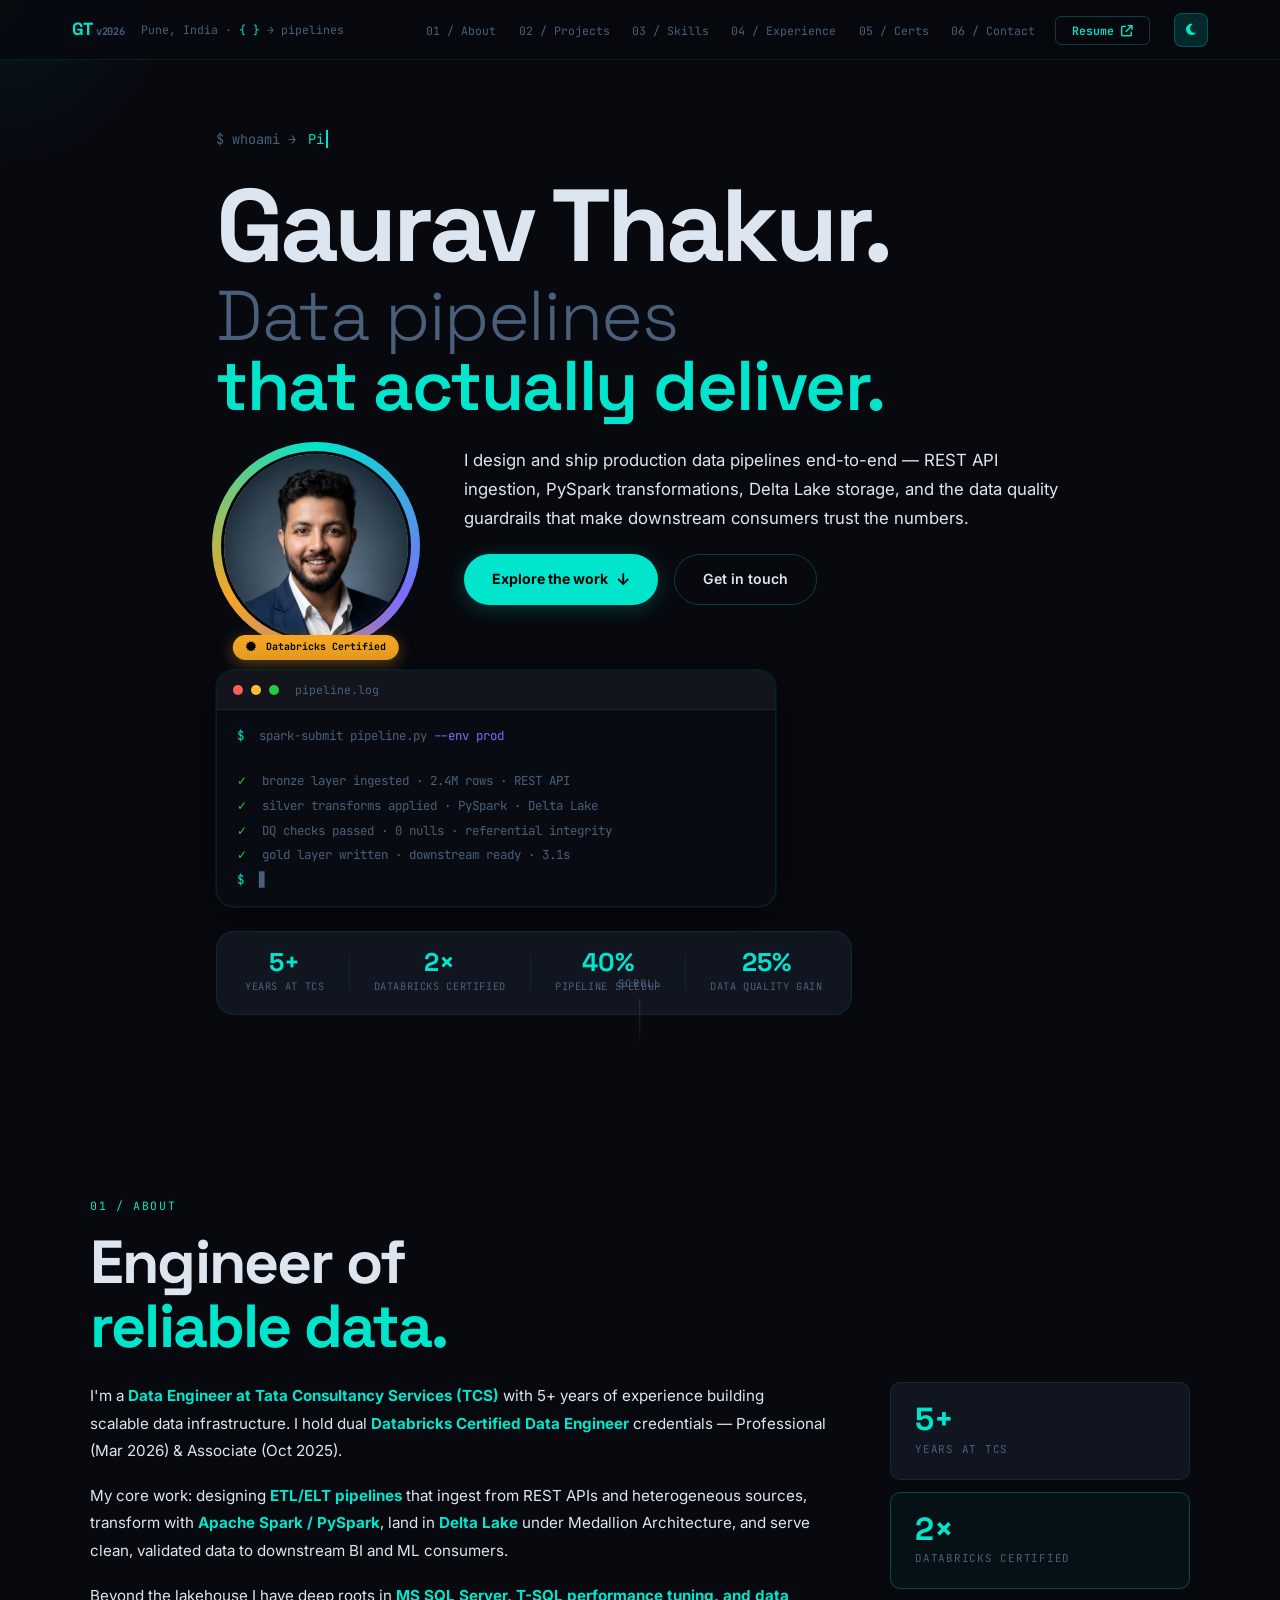
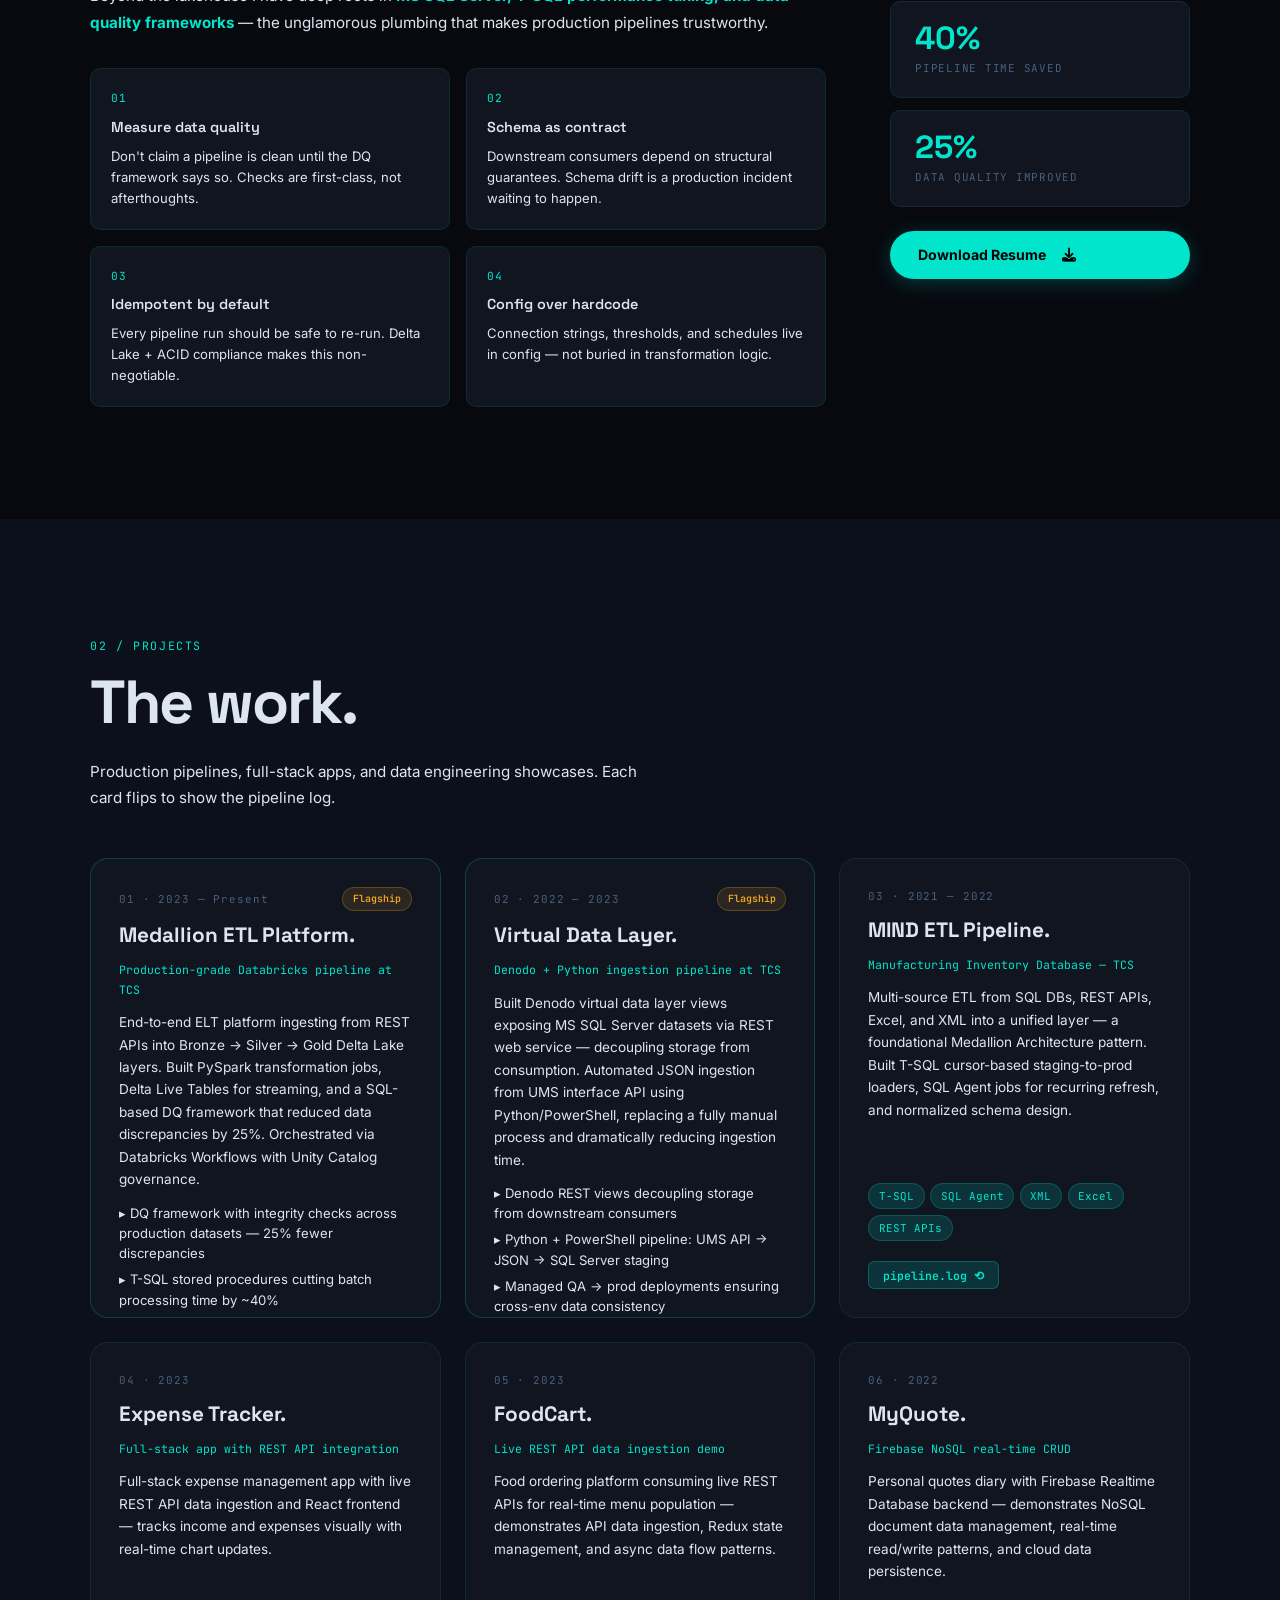
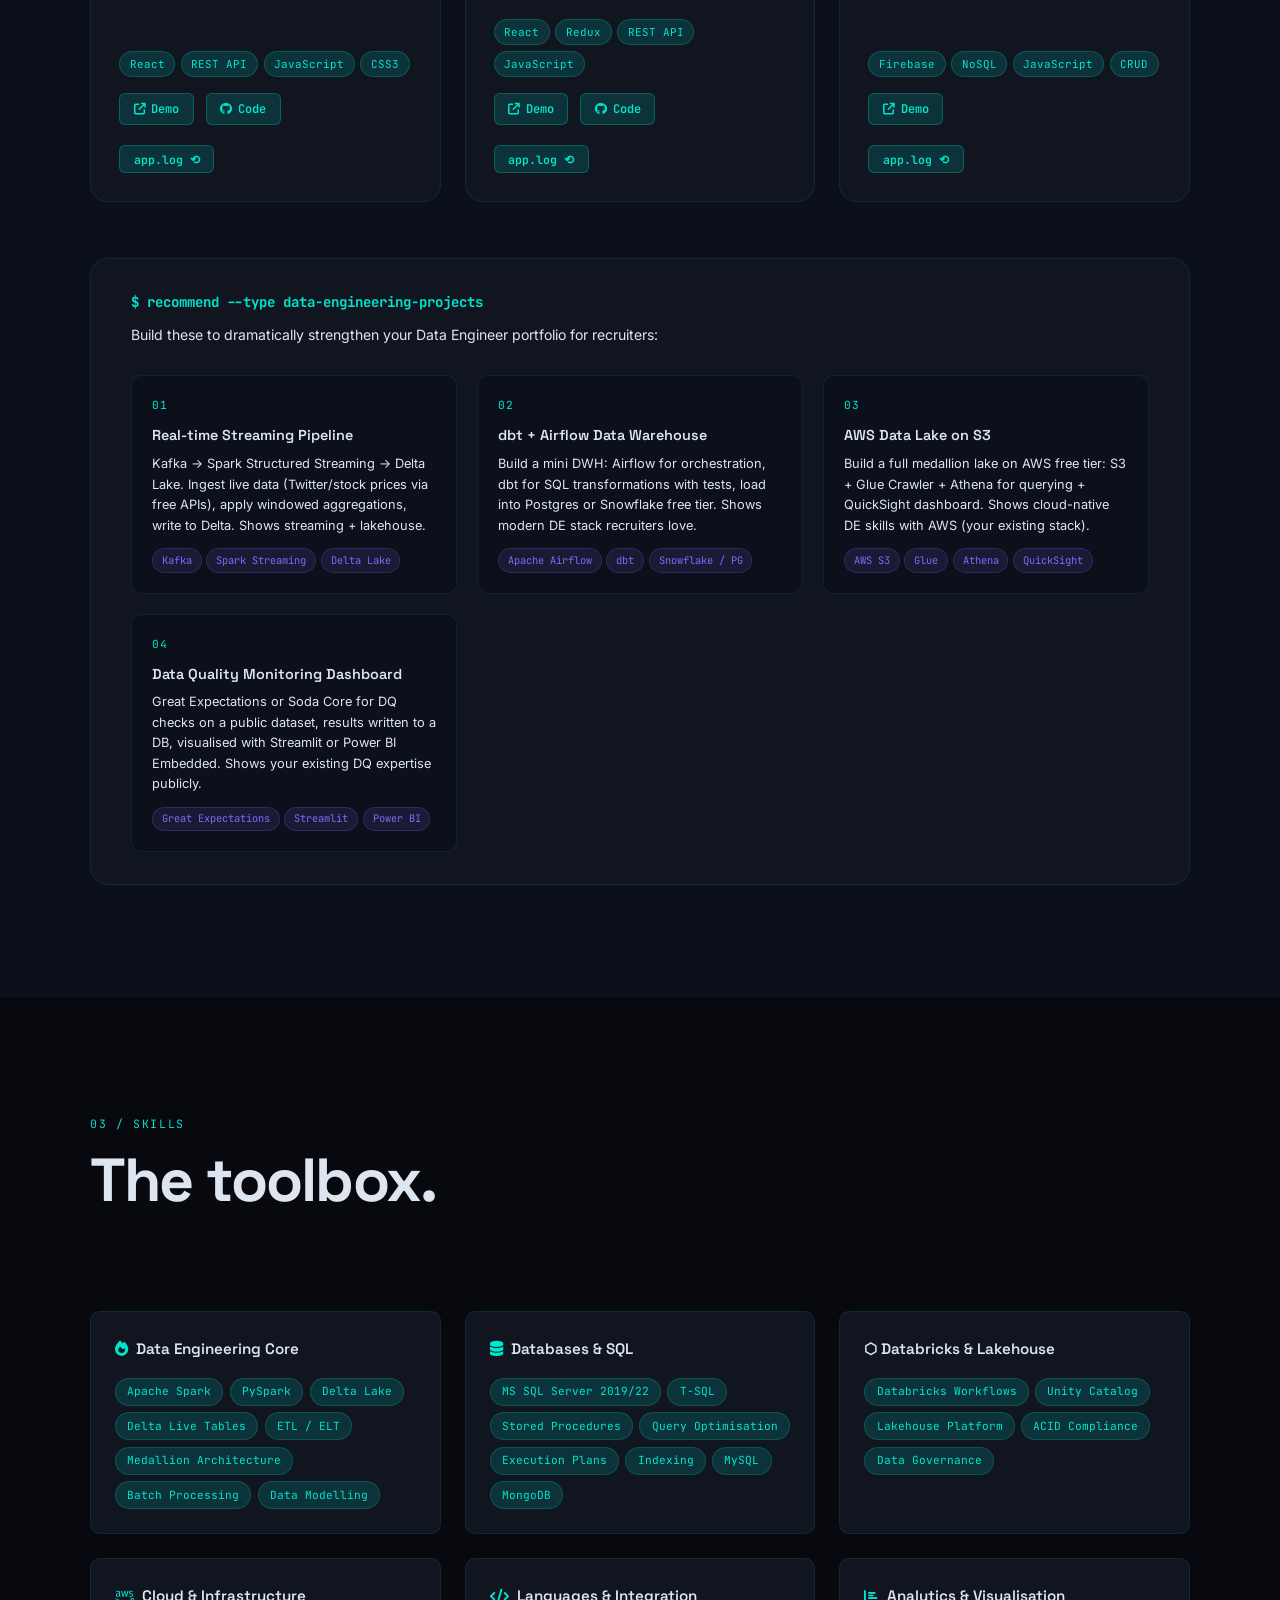
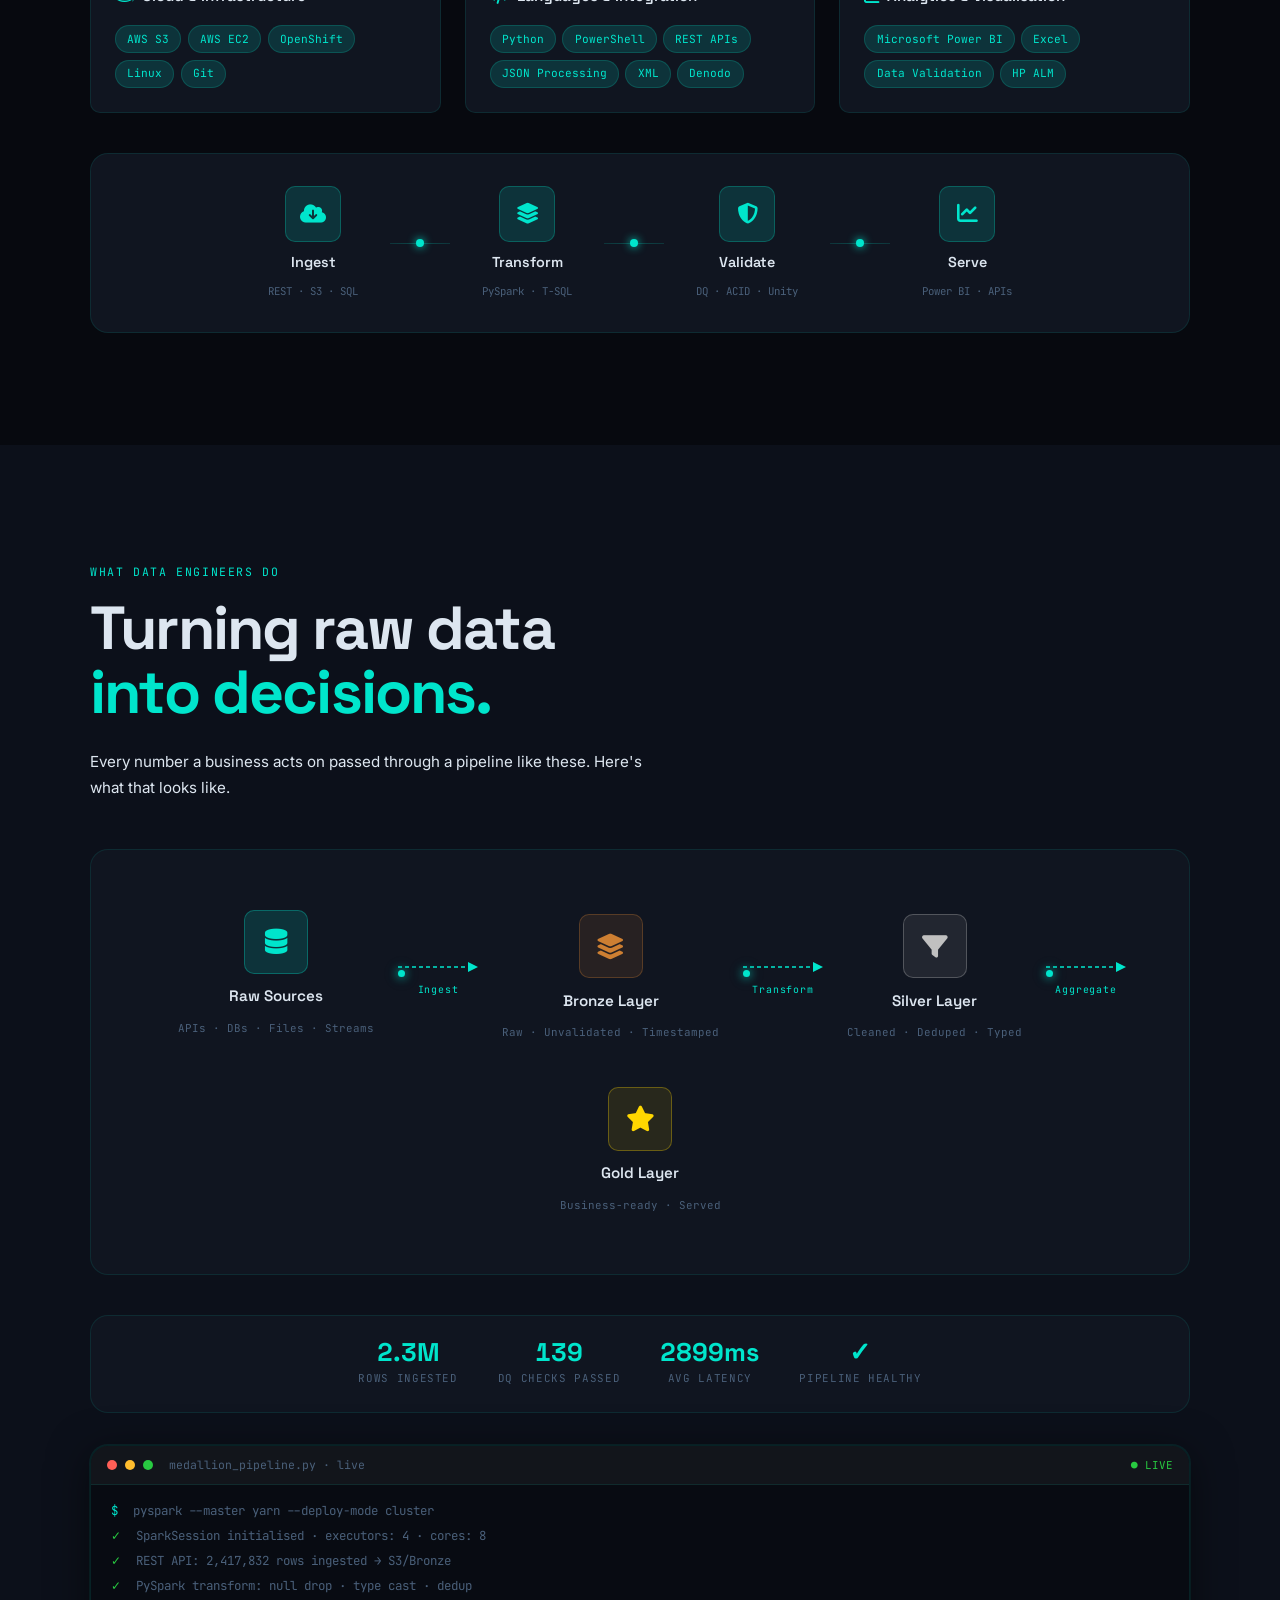
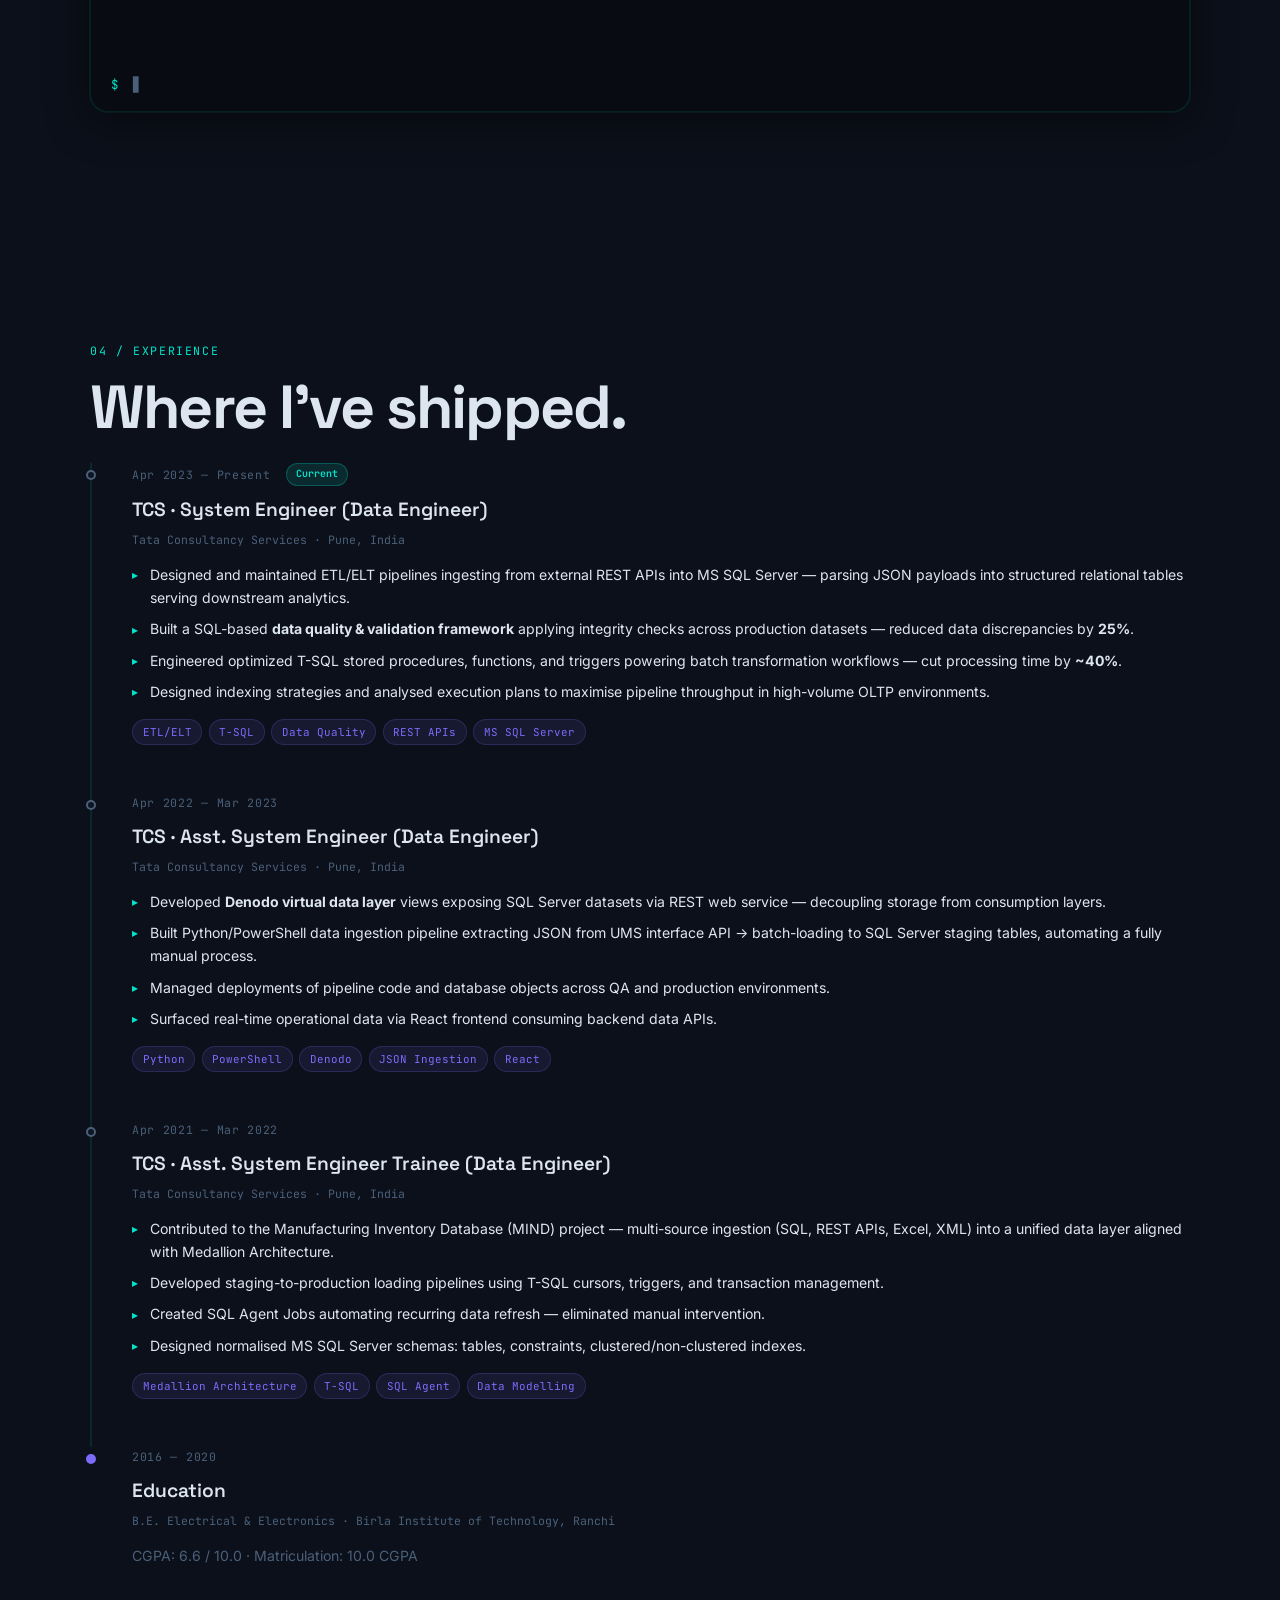
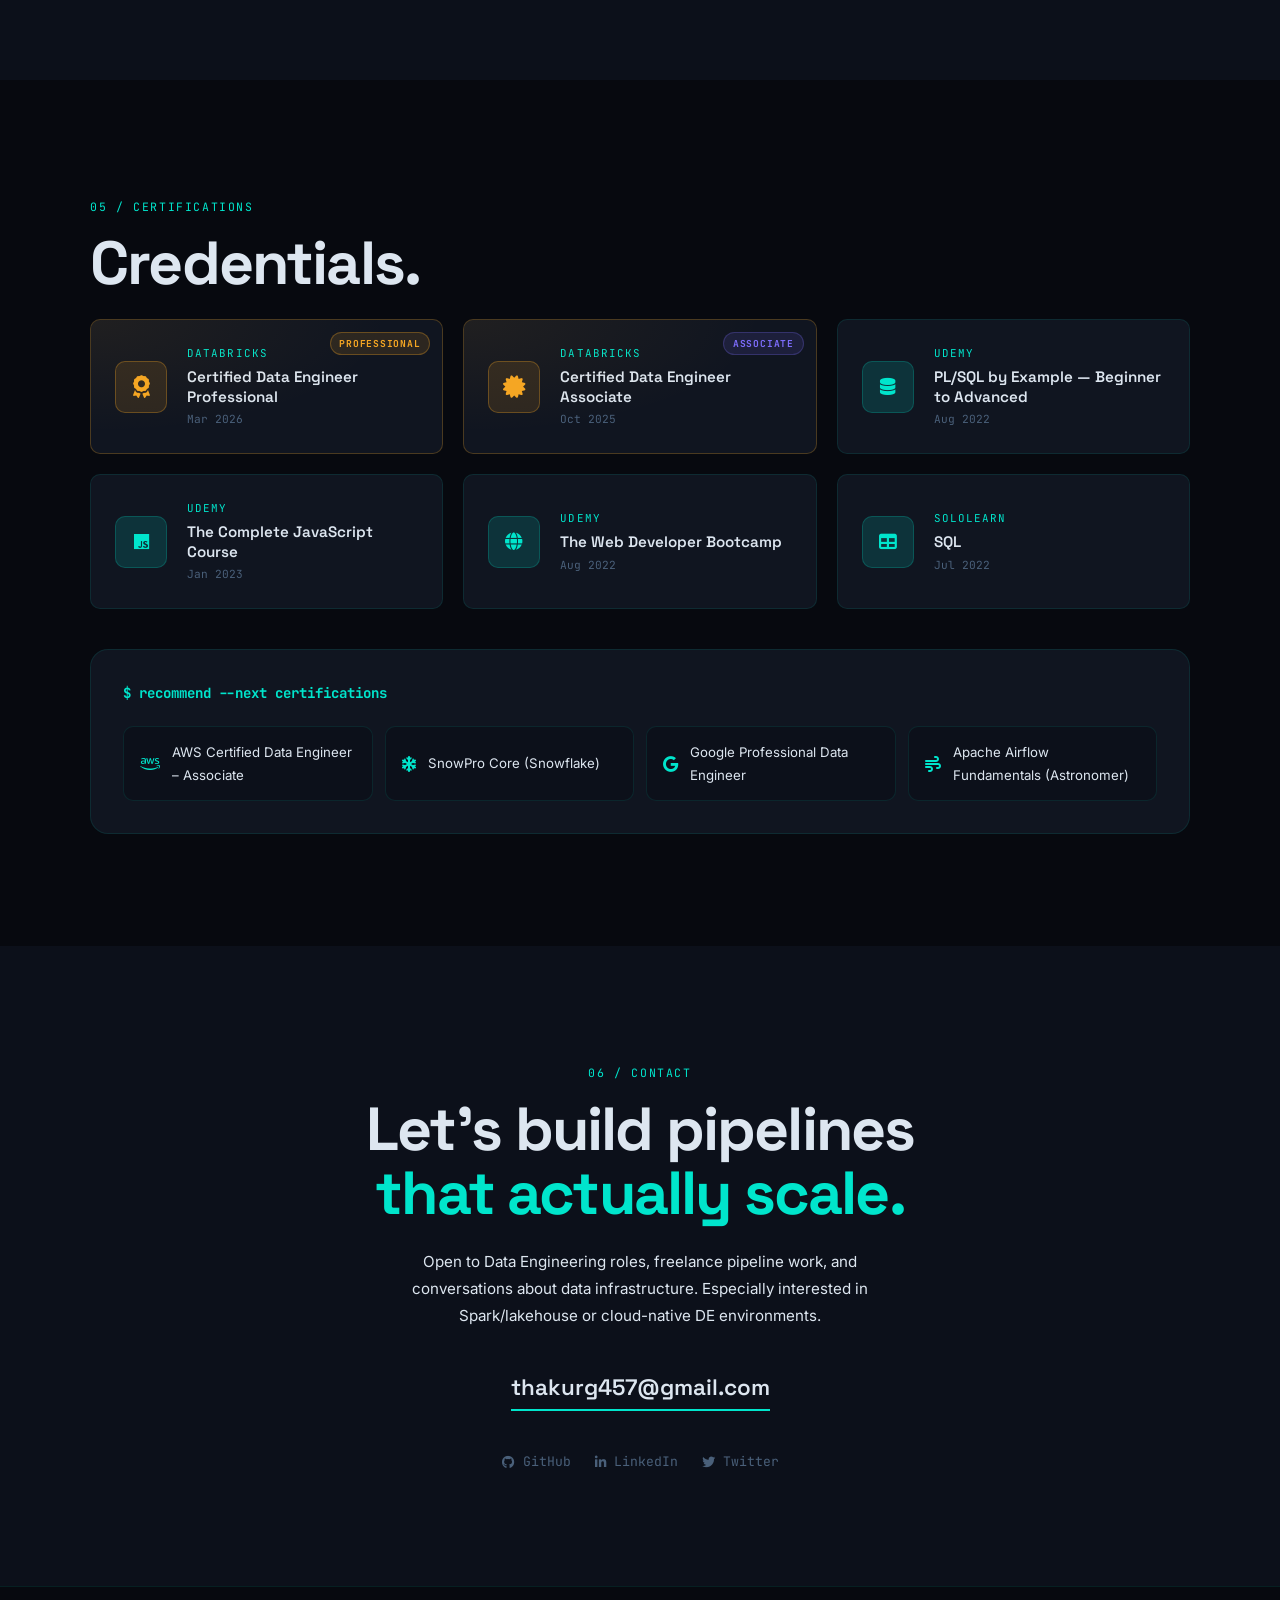
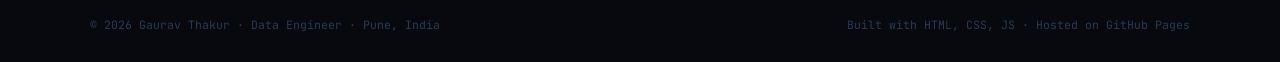
==== commit bacbb508: "Release 2.0 -light mode text enhancement - push 1.4" ====
--- a/index.html
+++ b/index.html
@@ -47,6 +47,9 @@
         <li><a href="files/grv-resume-web.pdf" class="nav-resume" target="_blank">Resume <i
               class="fa-solid fa-arrow-up-right-from-square"></i></a></li>
       </ul>
+      <button class="theme-toggle" id="themeToggle" aria-label="Toggle light/dark mode" title="Toggle light/dark mode">
+        <i class="fa-solid fa-moon" id="themeIcon"></i>
+      </button>
     </div>
   </nav>
 
--- a/css/main.css
+++ b/css/main.css
@@ -33,6 +33,66 @@
   --r: 10px;
   --r-lg: 18px;
   --ease: cubic-bezier(0.4, 0, 0.2, 1);
+}
+
+/* ── LIGHT MODE TOKENS ── */
+body.light-mode {
+  --bg: #f0f4f8;
+  --bg-2: #e4eaf2;
+  --bg-card: #ffffff;
+  --bg-terminal: #1a1f2e;
+
+  --text: #0f1a2a;
+  --text-muted: #4a607a;
+  --text-dim: #8aa0bc;
+  --border: rgba(0, 180, 160, 0.18);
+  --border-2: rgba(0, 180, 160, 0.4);
+  --accent-dim: rgba(0, 180, 160, 0.12);
+  --accent-glow: rgba(0, 180, 160, 0.25);
+}
+
+body.light-mode .navbar {
+  background: rgba(240, 244, 248, 0.9);
+}
+body.light-mode .navbar.scrolled {
+  background: rgba(240, 244, 248, 0.98);
+  box-shadow: 0 2px 30px rgba(0, 0, 0, 0.1);
+}
+body.light-mode #atom-canvas {
+  opacity: 0.15;
+}
+
+/* ── LIGHT MODE TAG PILLS ── */
+/* All teal pills: skill tags, proj tech, exp tags */
+body.light-mode .stag,
+body.light-mode .proj-tech-row span,
+body.light-mode .exp-tags span {
+  --tag-bg: rgba(0, 140, 125, 0.1);
+  --tag-border: rgba(0, 140, 125, 0.35);
+  --tag-text: #006b5f;
+  background: var(--tag-bg);
+  color: var(--tag-text);
+  border-color: var(--tag-border);
+  font-weight: 600;
+}
+body.light-mode .stag:hover,
+body.light-mode .proj-tech-row span:hover {
+  background: #006b5f;
+  color: #fff;
+  border-color: #006b5f;
+}
+
+body.light-mode .flip-btn,
+body.light-mode .proj-links a {
+  color: #006b5f;
+  background: rgba(0, 140, 125, 0.1);
+  border-color: rgba(0, 140, 125, 0.35);
+  font-weight: 600;
+}
+body.light-mode .flip-btn:hover,
+body.light-mode .proj-links a:hover {
+  background: #006b5f;
+  color: #fff;
 }
 
 /* ── RESET ── */
@@ -207,6 +267,33 @@
   background: var(--text);
   border-radius: 2px;
   transition: 0.25s;
+}
+
+/* ── THEME TOGGLE ── */
+.theme-toggle {
+  display: flex;
+  align-items: center;
+  justify-content: center;
+  width: 34px;
+  height: 34px;
+  border-radius: 8px;
+  border: 1px solid var(--border-2);
+  background: var(--accent-dim);
+  color: var(--accent);
+  cursor: pointer;
+  font-size: 0.82rem;
+  flex-shrink: 0;
+  transition:
+    background 0.2s,
+    color 0.2s,
+    border-color 0.2s,
+    transform 0.2s;
+  margin-left: 0.5rem;
+}
+.theme-toggle:hover {
+  background: var(--accent);
+  color: #000;
+  transform: rotate(20deg);
 }
 
 /* ── BUTTONS ── */
@@ -317,7 +404,7 @@
 
 .hero-desc {
   font-size: 1.05rem;
-  color: var(--text-muted);
+  color: var(--text);
   max-width: 600px;
   line-height: 1.75;
   opacity: 0;
@@ -544,7 +631,7 @@
 }
 .section-sub {
   font-size: 0.95rem;
-  color: var(--text-muted);
+  color: var(--text);
   margin-bottom: 3rem;
   max-width: 580px;
   line-height: 1.7;
@@ -558,13 +645,13 @@
   align-items: start;
 }
 .about-text p {
-  color: var(--text-muted);
+  color: var(--text);
   font-size: 0.95rem;
   margin-bottom: 1.1rem;
   line-height: 1.8;
 }
 .about-text strong {
-  color: var(--text);
+  color: var(--accent);
 }
 
 .about-principles {
@@ -602,7 +689,7 @@
 }
 .principle-card p {
   font-size: 0.82rem;
-  color: var(--text-muted);
+  color: var(--text);
   line-height: 1.6;
   margin: 0;
 }
@@ -662,7 +749,7 @@
   border-radius: var(--r-lg);
   overflow: hidden;
   position: relative;
-  min-height: 420px;
+  min-height: 460px;
   perspective: 1200px;
   cursor: default;
 }
@@ -727,7 +814,7 @@
 }
 .proj-desc {
   font-size: 0.85rem;
-  color: var(--text-muted);
+  color: var(--text);
   line-height: 1.65;
   flex-grow: 1;
 }
@@ -738,7 +825,7 @@
 }
 .proj-bullets li {
   font-size: 0.82rem;
-  color: var(--text-muted);
+  color: var(--text);
   line-height: 1.55;
 }
 .proj-tech-row {
@@ -758,19 +845,28 @@
 }
 .proj-links {
   display: flex;
-  gap: 1rem;
+  gap: 0.75rem;
+  margin-top: 0.25rem;
 }
 .proj-links a {
   font-family: var(--font-m);
   font-size: 0.75rem;
-  color: var(--text-muted);
-  transition: color 0.2s;
+  font-weight: 600;
+  color: var(--accent);
+  background: var(--accent-dim);
+  border: 1px solid var(--border-2);
+  border-radius: 6px;
+  padding: 0.3rem 0.85rem;
+  transition:
+    background 0.2s,
+    color 0.2s;
   display: flex;
   align-items: center;
   gap: 0.35rem;
 }
 .proj-links a:hover {
-  color: var(--accent);
+  background: var(--accent);
+  color: #000;
 }
 .flip-btn {
   align-self: flex-start;
@@ -815,7 +911,7 @@
 }
 .recs-sub {
   font-size: 0.88rem;
-  color: var(--text-muted);
+  color: var(--text);
   margin-bottom: 1.75rem;
 }
 .recs-grid {
@@ -852,7 +948,7 @@
 }
 .rec-card p {
   font-size: 0.8rem;
-  color: var(--text-muted);
+  color: var(--text);
   line-height: 1.6;
   margin-bottom: 0.75rem;
 }
@@ -1118,7 +1214,7 @@
 }
 .exp-bullets li {
   font-size: 0.88rem;
-  color: var(--text-muted);
+  color: var(--text);
   line-height: 1.65;
   padding-left: 1.1rem;
   position: relative;
@@ -1292,7 +1388,7 @@
   border-radius: var(--r);
   padding: 0.85rem 1rem;
   font-size: 0.83rem;
-  color: var(--text-muted);
+  color: var(--text);
   transition:
     border-color 0.2s,
     color 0.2s;
@@ -1316,7 +1412,7 @@
 }
 .contact-sub {
   font-size: 0.95rem;
-  color: var(--text-muted);
+  color: var(--text);
   max-width: 520px;
   margin-bottom: 2.5rem;
   line-height: 1.75;
